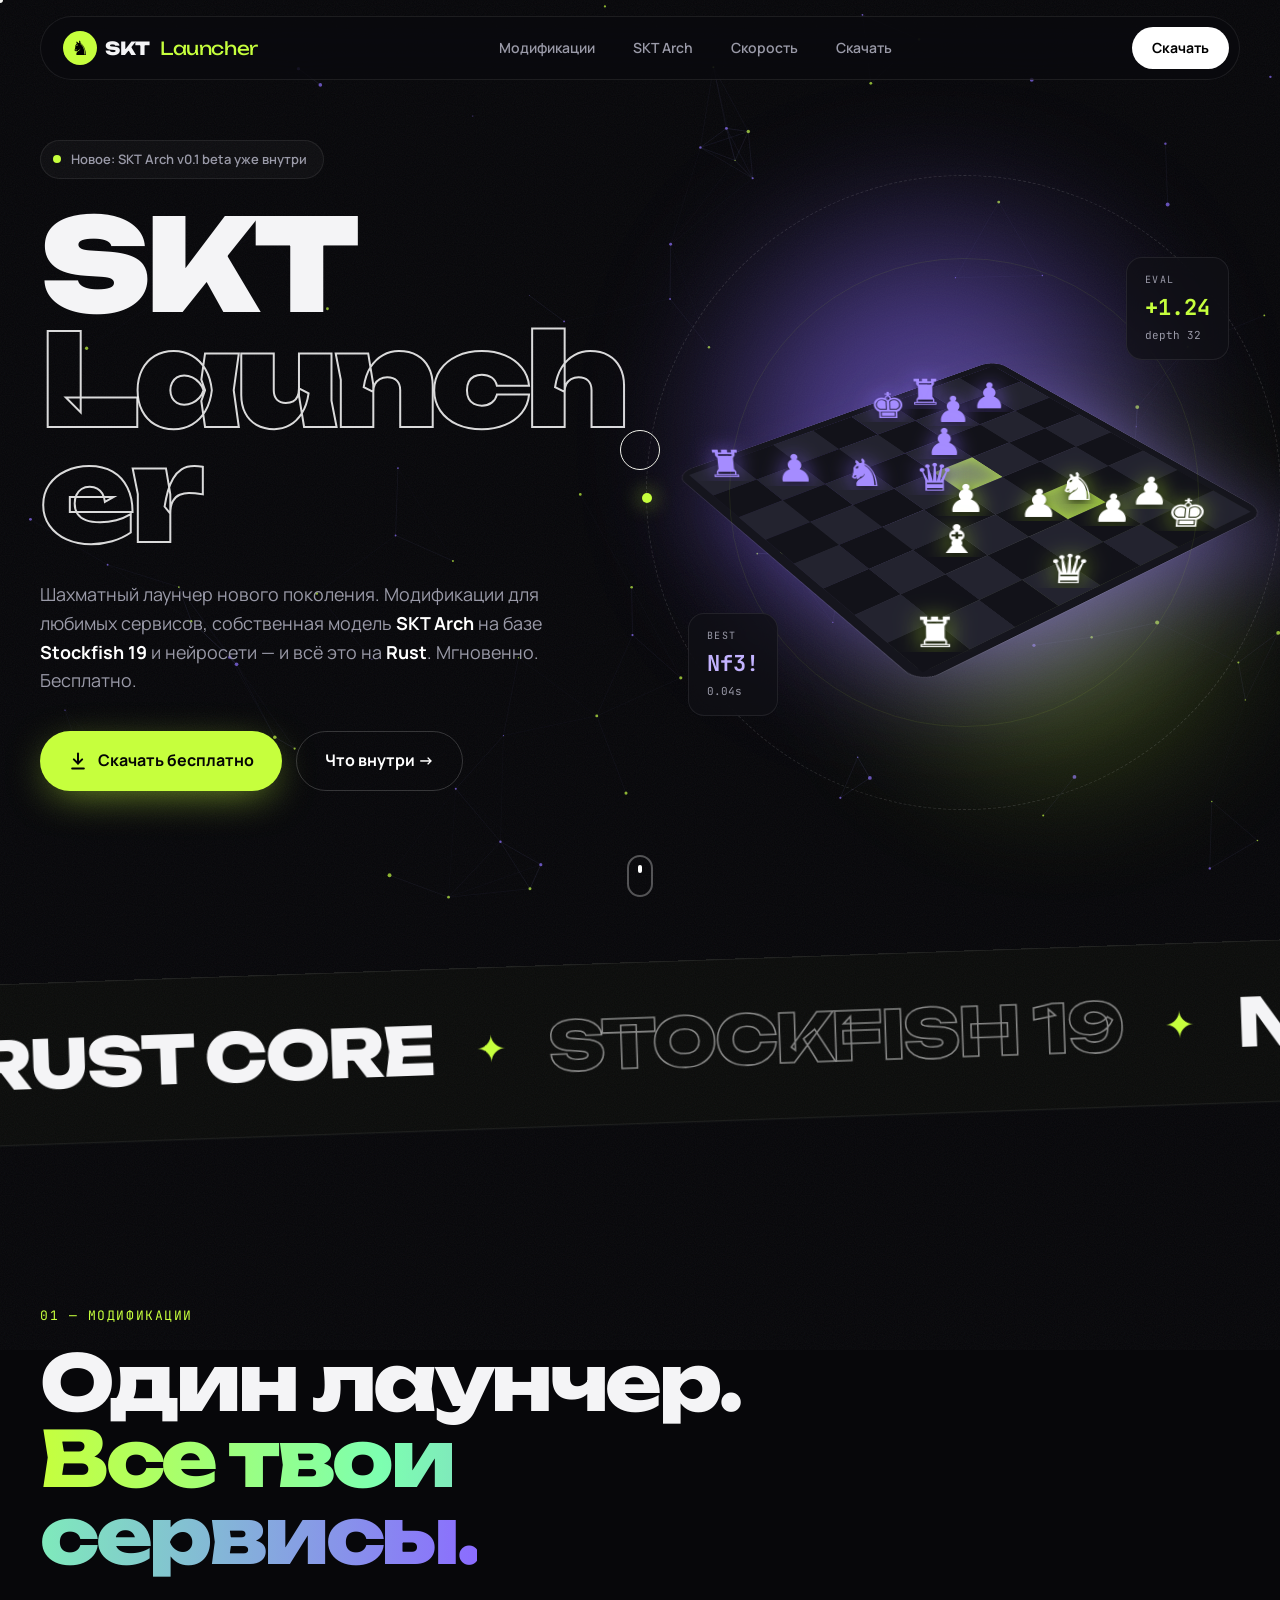
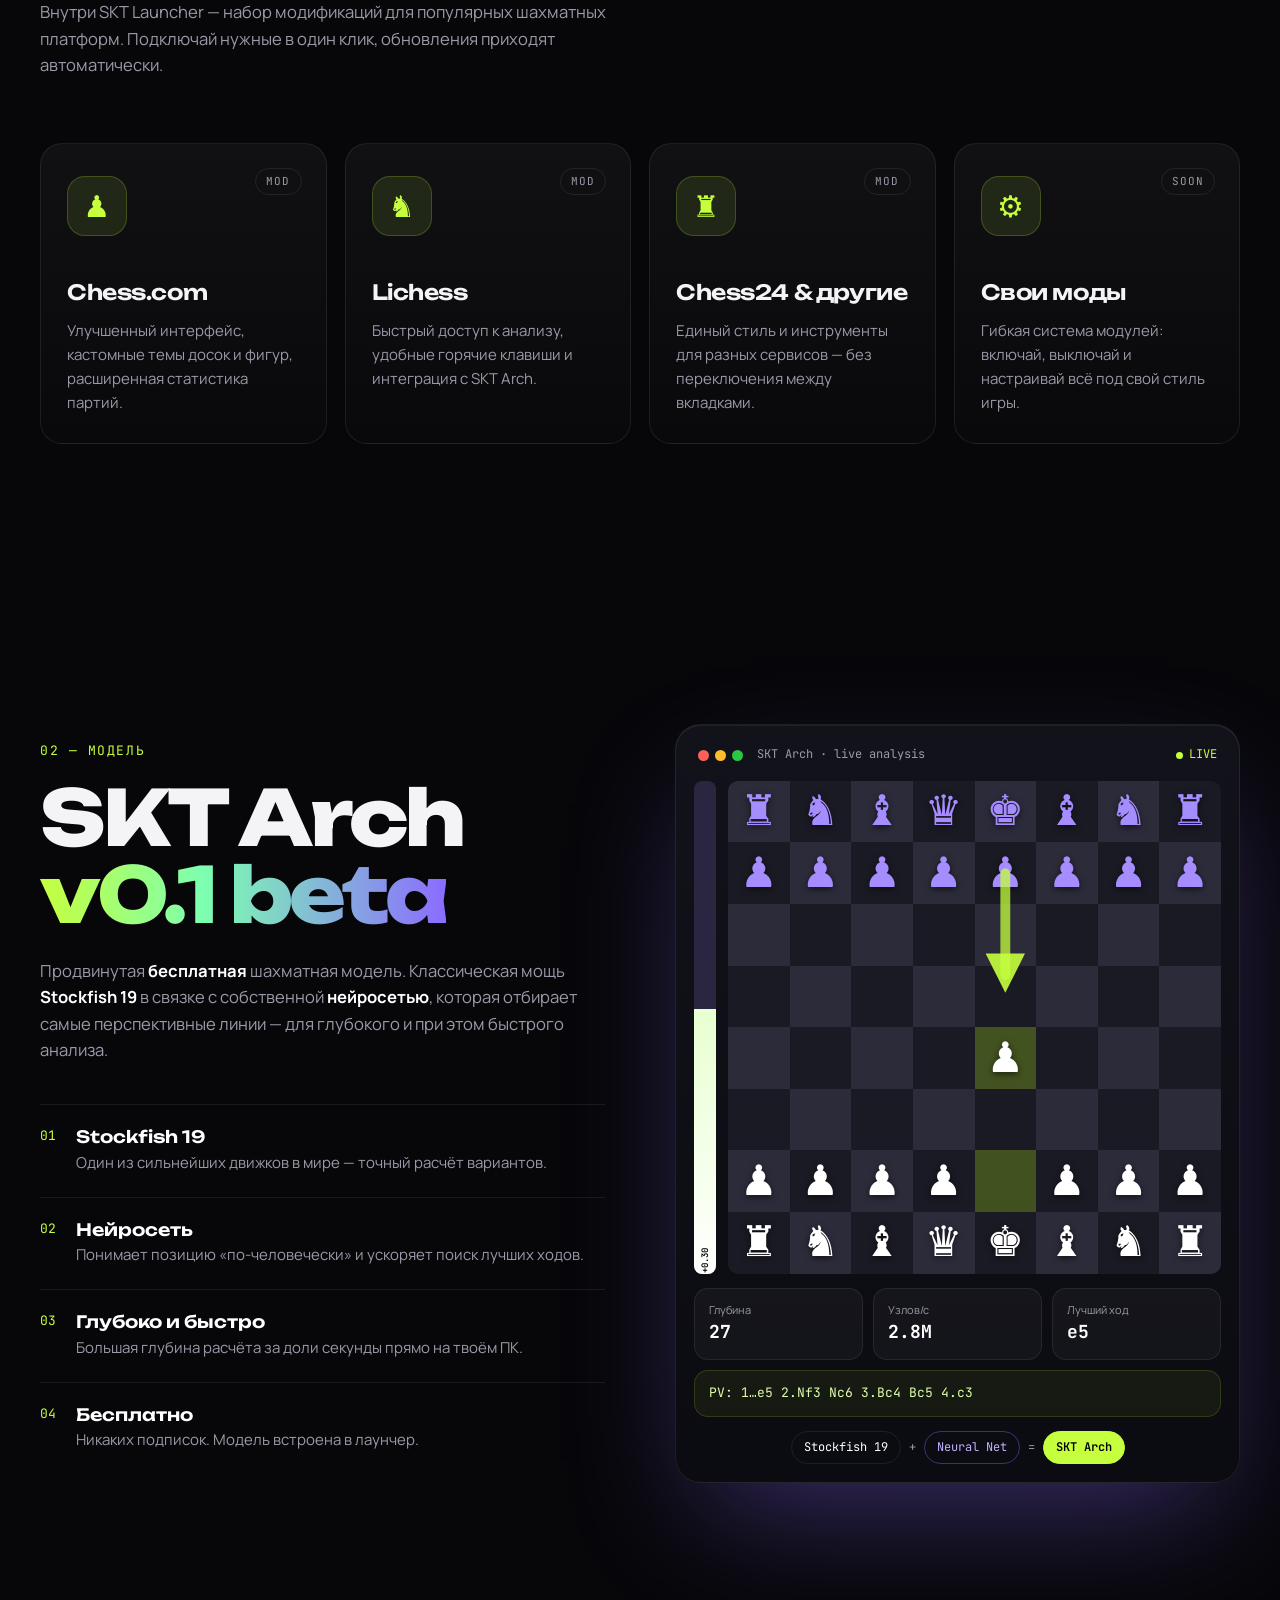
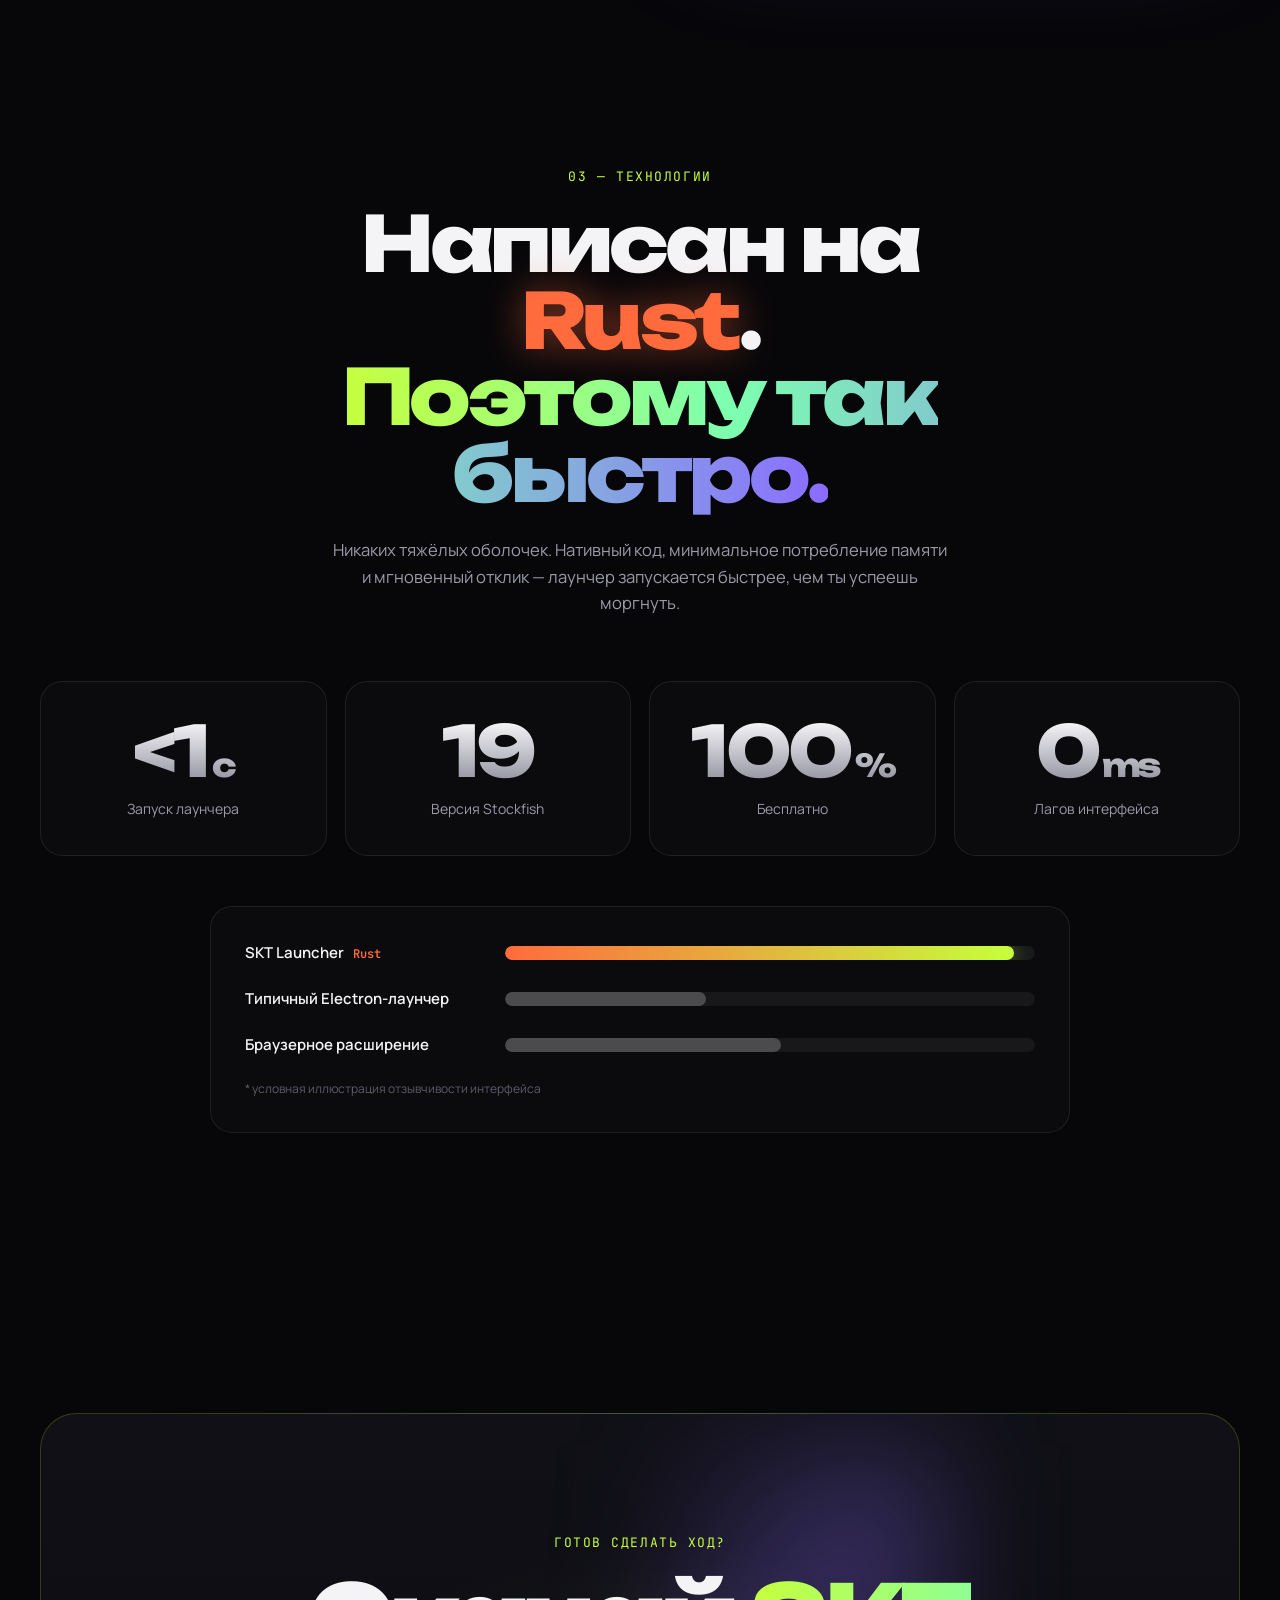
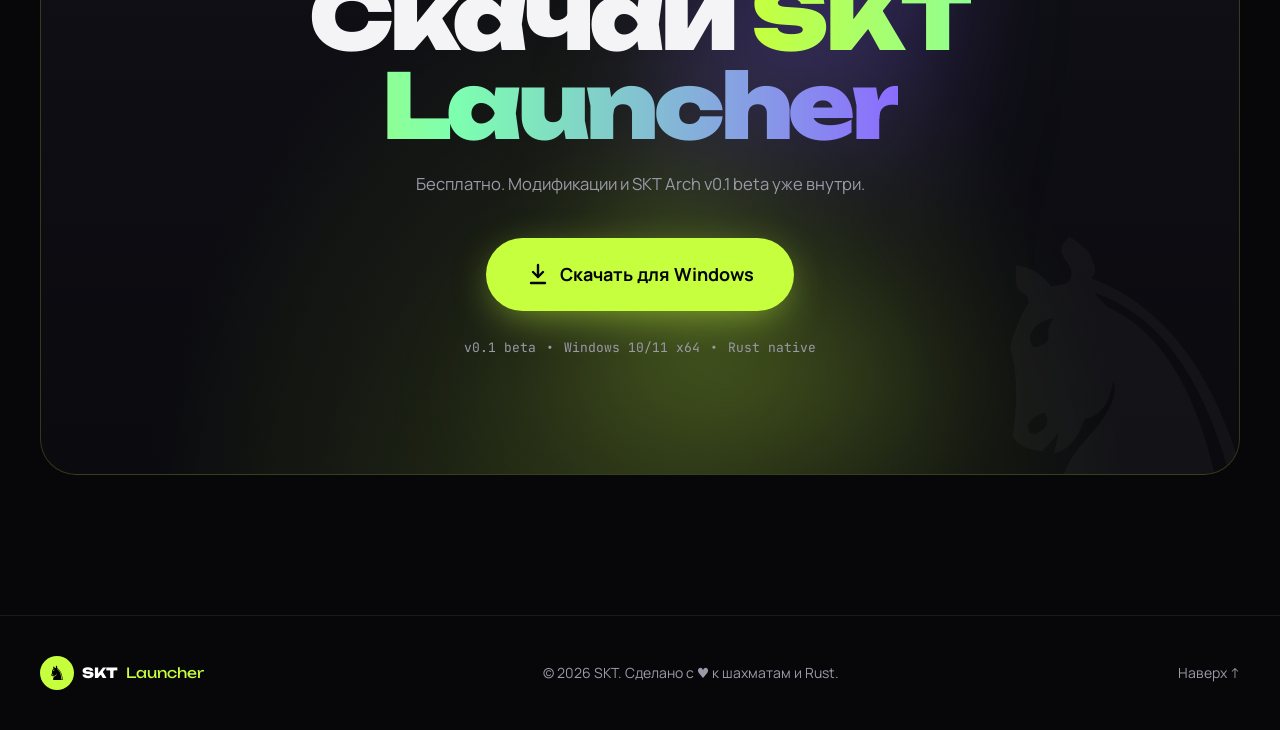
==== index.html @ 163c3115 "SKT Launcher landing page" ====
<!DOCTYPE html>
<html lang="ru">
<head>
  <meta charset="UTF-8" />
  <meta name="viewport" content="width=device-width, initial-scale=1.0, viewport-fit=cover" />
  <title>SKT Launcher — шахматный лаунчер нового поколения</title>
  <meta name="description" content="SKT Launcher — сверхбыстрый шахматный лаунчер на Rust. Модификации для популярных шахматных сервисов и бесплатная модель SKT Arch v0.1 beta на базе Stockfish 19 + нейросеть." />
  <meta name="theme-color" content="#07070a" />
  <meta property="og:title" content="SKT Launcher" />
  <meta property="og:description" content="Шахматный лаунчер на Rust. Stockfish 19 + нейросеть. Бесплатно." />
  <link rel="icon" href="data:image/svg+xml,<svg xmlns='http://www.w3.org/2000/svg' viewBox='0 0 100 100'><text y='.9em' font-size='90'>♞</text></svg>" />
  <link rel="preconnect" href="https://fonts.googleapis.com" />
  <link rel="preconnect" href="https://fonts.gstatic.com" crossorigin />
  <link href="https://fonts.googleapis.com/css2?family=Unbounded:wght@400;600;800;900&family=Manrope:wght@400;500;600;700&family=JetBrains+Mono:wght@400;600&display=swap" rel="stylesheet" />
  <link rel="stylesheet" href="style.css" />
</head>
<body>
  <!-- Preloader -->
  <div class="preloader" id="preloader">
    <div class="preloader__logo">
      <span>S</span><span>K</span><span>T</span>
    </div>
    <div class="preloader__bar"><i></i></div>
  </div>

  <!-- Custom cursor -->
  <div class="cursor" id="cursor"></div>
  <div class="cursor-dot" id="cursorDot"></div>

  <!-- Scroll progress -->
  <div class="progress" id="progress"></div>

  <canvas id="bg" aria-hidden="true"></canvas>
  <div class="noise" aria-hidden="true"></div>

  <!-- NAV -->
  <header class="nav" id="nav">
    <a href="#top" class="nav__logo">
      <span class="nav__knight">♞</span> SKT<b>Launcher</b>
    </a>
    <nav class="nav__links" id="navLinks">
      <a href="#mods">Модификации</a>
      <a href="#arch">SKT Arch</a>
      <a href="#rust">Скорость</a>
      <a href="#download">Скачать</a>
    </nav>
    <a href="#download" class="btn btn--small magnetic nav__cta">Скачать</a>
    <button class="burger" id="burger" aria-label="Меню"><span></span><span></span></button>
  </header>

  <main id="top">
    <!-- HERO -->
    <section class="hero">
      <div class="hero__content">
        <div class="badge reveal">
          <span class="badge__dot"></span> Новое: SKT Arch v0.1 beta уже внутри
        </div>
        <h1 class="hero__title">
          <span class="split">SKT</span>
          <span class="split split--outline">Launcher</span>
        </h1>
        <p class="hero__sub reveal">
          Шахматный лаунчер нового поколения. Модификации для любимых сервисов,
          собственная модель <b>SKT Arch</b> на базе <b>Stockfish&nbsp;19</b> и нейросети —
          и всё это на <b>Rust</b>. Мгновенно. Бесплатно.
        </p>
        <div class="hero__actions reveal">
          <a href="#" class="btn btn--primary magnetic js-download">
            <span class="btn__shine"></span>
            <svg viewBox="0 0 24 24" width="20" height="20" fill="none" stroke="currentColor" stroke-width="2.4" stroke-linecap="round" stroke-linejoin="round"><path d="M12 3v12"/><path d="m7 10 5 5 5-5"/><path d="M5 21h14"/></svg>
            Скачать бесплатно
          </a>
          <a href="#arch" class="btn btn--ghost magnetic">Что внутри →</a>
        </div>
        <div class="hero__meta reveal">
          <span>⚡ Rust core</span><span>♟ Stockfish 19</span><span>🧠 Neural Net</span>
        </div>
      </div>

      <div class="hero__visual" id="heroVisual">
        <div class="glow glow--1"></div>
        <div class="glow glow--2"></div>
        <div class="board3d" id="board3d"></div>
        <div class="orbit orbit--1"></div>
        <div class="orbit orbit--2"></div>
        <div class="float-card float-card--eval">
          <small>EVAL</small><b>+1.24</b><em>depth 32</em>
        </div>
        <div class="float-card float-card--move">
          <small>BEST</small><b>Nf3!</b><em>0.04s</em>
        </div>
      </div>

      <a href="#mods" class="scroll-hint" aria-label="Листать вниз"><span></span></a>
    </section>

    <!-- MARQUEE -->
    <div class="marquee" aria-hidden="true">
      <div class="marquee__track">
        <span>RUST CORE</span><i>✦</i><span>STOCKFISH 19</span><i>✦</i><span>NEURAL ANALYSIS</span><i>✦</i><span>SKT ARCH v0.1β</span><i>✦</i><span>MODS</span><i>✦</i><span>100% FREE</span><i>✦</i>
        <span>RUST CORE</span><i>✦</i><span>STOCKFISH 19</span><i>✦</i><span>NEURAL ANALYSIS</span><i>✦</i><span>SKT ARCH v0.1β</span><i>✦</i><span>MODS</span><i>✦</i><span>100% FREE</span><i>✦</i>
      </div>
    </div>

    <!-- MODS -->
    <section class="section" id="mods">
      <div class="section__head">
        <span class="eyebrow reveal">01 — Модификации</span>
        <h2 class="section__title reveal">Один лаунчер.<br /><span class="grad">Все твои сервисы.</span></h2>
        <p class="section__lead reveal">
          Внутри SKT Launcher — набор модификаций для популярных шахматных платформ.
          Подключай нужные в один клик, обновления приходят автоматически.
        </p>
      </div>

      <div class="cards">
        <article class="card tilt reveal">
          <div class="card__icon">♟</div>
          <h3>Chess.com</h3>
          <p>Улучшенный интерфейс, кастомные темы досок и фигур, расширенная статистика партий.</p>
          <span class="card__tag">mod</span>
        </article>
        <article class="card tilt reveal">
          <div class="card__icon">♞</div>
          <h3>Lichess</h3>
          <p>Быстрый доступ к анализу, удобные горячие клавиши и интеграция с SKT Arch.</p>
          <span class="card__tag">mod</span>
        </article>
        <article class="card tilt reveal">
          <div class="card__icon">♜</div>
          <h3>Chess24 &amp; другие</h3>
          <p>Единый стиль и инструменты для разных сервисов — без переключения между вкладками.</p>
          <span class="card__tag">mod</span>
        </article>
        <article class="card tilt reveal">
          <div class="card__icon">⚙</div>
          <h3>Свои моды</h3>
          <p>Гибкая система модулей: включай, выключай и настраивай всё под свой стиль игры.</p>
          <span class="card__tag">soon</span>
        </article>
      </div>
    </section>

    <!-- ARCH -->
    <section class="section arch" id="arch">
      <div class="arch__grid">
        <div class="arch__text">
          <span class="eyebrow reveal">02 — Модель</span>
          <h2 class="section__title reveal">SKT Arch<br /><span class="grad">v0.1 beta</span></h2>
          <p class="section__lead reveal">
            Продвинутая <b>бесплатная</b> шахматная модель. Классическая мощь
            <b>Stockfish&nbsp;19</b> в связке с собственной <b>нейросетью</b>,
            которая отбирает самые перспективные линии — для глубокого и при этом
            быстрого анализа.
          </p>
          <ul class="features">
            <li class="reveal"><span>01</span><div><b>Stockfish 19</b><p>Один из сильнейших движков в мире — точный расчёт вариантов.</p></div></li>
            <li class="reveal"><span>02</span><div><b>Нейросеть</b><p>Понимает позицию «по-человечески» и ускоряет поиск лучших ходов.</p></div></li>
            <li class="reveal"><span>03</span><div><b>Глубоко и быстро</b><p>Большая глубина расчёта за доли секунды прямо на твоём ПК.</p></div></li>
            <li class="reveal"><span>04</span><div><b>Бесплатно</b><p>Никаких подписок. Модель встроена в лаунчер.</p></div></li>
          </ul>
        </div>

        <div class="analysis reveal">
          <div class="analysis__top">
            <div class="dots"><i></i><i></i><i></i></div>
            <span>SKT Arch · live analysis</span>
            <span class="live"><i></i>LIVE</span>
          </div>
          <div class="analysis__body">
            <div class="evalbar"><div class="evalbar__fill" id="evalFill"></div><span id="evalText">0.0</span></div>
            <div class="miniboard" id="miniboard"></div>
          </div>
          <div class="analysis__info">
            <div class="stat"><small>Глубина</small><b id="depth">0</b></div>
            <div class="stat"><small>Узлов/с</small><b id="nps">0</b></div>
            <div class="stat"><small>Лучший ход</small><b id="best">—</b></div>
          </div>
          <div class="analysis__line mono" id="pv">Инициализация SKT Arch…</div>
          <div class="analysis__engines">
            <span class="chip chip--sf">Stockfish 19</span>
            <span class="plus">+</span>
            <span class="chip chip--nn">Neural Net</span>
            <span class="plus">=</span>
            <span class="chip chip--arch">SKT Arch</span>
          </div>
        </div>
      </div>
    </section>

    <!-- RUST -->
    <section class="section rust" id="rust">
      <div class="section__head center">
        <span class="eyebrow reveal">03 — Технологии</span>
        <h2 class="section__title reveal">Написан на <span class="rust-word">Rust</span>.<br /><span class="grad">Поэтому так быстро.</span></h2>
        <p class="section__lead reveal">
          Никаких тяжёлых оболочек. Нативный код, минимальное потребление памяти
          и мгновенный отклик — лаунчер запускается быстрее, чем ты успеешь моргнуть.
        </p>
      </div>

      <div class="stats">
        <div class="stat-big reveal"><b><span class="count" data-to="1" data-prefix="&lt;">0</span><small>с</small></b><p>Запуск лаунчера</p></div>
        <div class="stat-big reveal"><b><span class="count" data-to="19">0</span></b><p>Версия Stockfish</p></div>
        <div class="stat-big reveal"><b><span class="count" data-to="100">0</span><small>%</small></b><p>Бесплатно</p></div>
        <div class="stat-big reveal"><b><span class="count" data-to="0">0</span><small>ms</small></b><p>Лагов интерфейса</p></div>
      </div>

      <div class="speed reveal">
        <div class="speed__row"><span>SKT Launcher <em>Rust</em></span><div class="speed__bar"><i style="--w:96%"></i></div></div>
        <div class="speed__row"><span>Типичный Electron‑лаунчер</span><div class="speed__bar speed__bar--dim"><i style="--w:38%"></i></div></div>
        <div class="speed__row"><span>Браузерное расширение</span><div class="speed__bar speed__bar--dim"><i style="--w:52%"></i></div></div>
        <small class="speed__note">* условная иллюстрация отзывчивости интерфейса</small>
      </div>
    </section>

    <!-- DOWNLOAD -->
    <section class="section download" id="download">
      <div class="download__box reveal">
        <div class="download__glow"></div>
        <div class="download__knight">♞</div>
        <span class="eyebrow">Готов сделать ход?</span>
        <h2 class="download__title">Скачай <span class="grad">SKT Launcher</span></h2>
        <p class="section__lead">Бесплатно. Модификации и SKT Arch v0.1 beta уже внутри.</p>
        <a href="#" class="btn btn--primary btn--xl magnetic js-download">
          <span class="btn__shine"></span>
          <svg viewBox="0 0 24 24" width="24" height="24" fill="none" stroke="currentColor" stroke-width="2.4" stroke-linecap="round" stroke-linejoin="round"><path d="M12 3v12"/><path d="m7 10 5 5 5-5"/><path d="M5 21h14"/></svg>
          Скачать для Windows
        </a>
        <div class="download__meta mono">
          <span>v0.1 beta</span><span>•</span><span>Windows 10/11 x64</span><span>•</span><span>Rust native</span>
        </div>
      </div>
    </section>
  </main>

  <footer class="footer">
    <div class="footer__logo"><span class="nav__knight">♞</span> SKT<b>Launcher</b></div>
    <p>© <span id="year"></span> SKT. Сделано с ♥ к шахматам и Rust.</p>
    <a href="#top" class="footer__top">Наверх ↑</a>
  </footer>

  <script src="script.js"></script>
</body>
</html>
---- style.css ----
:root {
  --bg: #07070a;
  --bg-2: #0e0e14;
  --line: rgba(255, 255, 255, 0.08);
  --text: #f4f4f6;
  --muted: #9a9aa8;
  --accent: #c6ff3d;
  --accent-2: #8b6cff;
  --accent-3: #ff6b3d;
  --radius: 22px;
  --font-display: "Unbounded", system-ui, sans-serif;
  --font-body: "Manrope", system-ui, sans-serif;
  --font-mono: "JetBrains Mono", ui-monospace, monospace;
  --ease: cubic-bezier(0.2, 0.8, 0.2, 1);
}

*, *::before, *::after { box-sizing: border-box; margin: 0; padding: 0; }
html { scroll-behavior: smooth; -webkit-text-size-adjust: 100%; }
body {
  background: var(--bg);
  color: var(--text);
  font-family: var(--font-body);
  line-height: 1.6;
  overflow-x: hidden;
  -webkit-font-smoothing: antialiased;
}
body.loading { overflow: hidden; }
a { color: inherit; text-decoration: none; }
b { font-weight: 700; color: #fff; }
.mono { font-family: var(--font-mono); }
::selection { background: var(--accent); color: #000; }

/* ---------- Preloader ---------- */
.preloader {
  position: fixed; inset: 0; z-index: 1000;
  background: var(--bg);
  display: grid; place-content: center; gap: 28px;
  transition: opacity .8s var(--ease), visibility .8s;
}
.preloader.done { opacity: 0; visibility: hidden; }
.preloader__logo { font-family: var(--font-display); font-weight: 900; font-size: clamp(56px, 14vw, 120px); display: flex; gap: 6px; letter-spacing: -0.04em; }
.preloader__logo span { display: inline-block; opacity: 0; transform: translateY(60%) rotate(8deg); animation: preIn .9s var(--ease) forwards; }
.preloader__logo span:nth-child(2) { animation-delay: .1s; color: var(--accent); }
.preloader__logo span:nth-child(3) { animation-delay: .2s; }
@keyframes preIn { to { opacity: 1; transform: none; } }
.preloader__bar { width: 200px; height: 2px; background: var(--line); margin: 0 auto; overflow: hidden; border-radius: 2px; }
.preloader__bar i { display: block; height: 100%; width: 0; background: var(--accent); animation: bar 1.2s var(--ease) forwards .2s; }
@keyframes bar { to { width: 100%; } }

/* ---------- Cursor ---------- */
.cursor, .cursor-dot { position: fixed; top: 0; left: 0; pointer-events: none; z-index: 999; border-radius: 50%; mix-blend-mode: difference; }
.cursor { width: 40px; height: 40px; border: 1.5px solid #fff; transform: translate(-50%, -50%); transition: width .3s var(--ease), height .3s var(--ease), background .3s; }
.cursor.hover { width: 72px; height: 72px; background: #fff; }
.cursor-dot { width: 6px; height: 6px; background: #fff; transform: translate(-50%, -50%); }
@media (hover: none), (max-width: 900px) { .cursor, .cursor-dot { display: none; } }

/* ---------- Progress, bg, noise ---------- */
.progress { position: fixed; top: 0; left: 0; height: 2px; width: 100%; transform-origin: 0 50%; transform: scaleX(0); background: linear-gradient(90deg, var(--accent), var(--accent-2)); z-index: 200; }
#bg { position: fixed; inset: 0; width: 100%; height: 100%; z-index: -2; }
.noise {
  position: fixed; inset: -50%; z-index: -1; pointer-events: none; opacity: .05;
  background-image: url("data:image/svg+xml,%3Csvg xmlns='http://www.w3.org/2000/svg' width='160' height='160'%3E%3Cfilter id='n'%3E%3CfeTurbulence type='fractalNoise' baseFrequency='.9' numOctaves='3' stitchTiles='stitch'/%3E%3C/filter%3E%3Crect width='100%25' height='100%25' filter='url(%23n)'/%3E%3C/svg%3E");
  animation: noise 1s steps(4) infinite;
}
@keyframes noise { 0%{transform:translate(0,0)} 25%{transform:translate(-5%,3%)} 50%{transform:translate(4%,-4%)} 75%{transform:translate(-3%,-2%)} }

/* ---------- Nav ---------- */
.nav {
  position: fixed; top: 16px; left: 50%; transform: translateX(-50%);
  width: min(1200px, calc(100% - 32px));
  display: flex; align-items: center; justify-content: space-between; gap: 20px;
  padding: 10px 10px 10px 22px;
  border: 1px solid var(--line); border-radius: 999px;
  background: rgba(10, 10, 14, .55);
  backdrop-filter: blur(18px) saturate(160%); -webkit-backdrop-filter: blur(18px) saturate(160%);
  z-index: 100;
  transition: transform .5s var(--ease), background .3s;
}
.nav.hidden { transform: translate(-50%, -140%); }
.nav__logo { font-family: var(--font-display); font-weight: 800; font-size: 18px; display: flex; align-items: center; gap: 8px; letter-spacing: -0.02em; }
.nav__logo b { color: var(--accent); font-weight: 400; margin-left: 2px; }
.nav__knight { display: inline-grid; place-items: center; width: 34px; height: 34px; border-radius: 50%; background: var(--accent); color: #000; font-size: 20px; }
.nav__links { display: flex; gap: 6px; }
.nav__links a { padding: 8px 16px; border-radius: 999px; font-size: 14px; font-weight: 600; color: var(--muted); transition: color .25s, background .25s; }
.nav__links a:hover { color: #fff; background: rgba(255,255,255,.06); }
.burger { display: none; width: 44px; height: 44px; border-radius: 50%; border: 1px solid var(--line); background: transparent; cursor: pointer; position: relative; }
.burger span { position: absolute; left: 13px; right: 13px; height: 2px; background: #fff; transition: transform .35s var(--ease), top .35s var(--ease); }
.burger span:first-child { top: 17px; } .burger span:last-child { top: 25px; }
.burger.open span:first-child { top: 21px; transform: rotate(45deg); }
.burger.open span:last-child { top: 21px; transform: rotate(-45deg); }

/* ---------- Buttons ---------- */
.btn {
  position: relative; overflow: hidden;
  display: inline-flex; align-items: center; justify-content: center; gap: 10px;
  padding: 16px 28px; border-radius: 999px;
  font-family: var(--font-body); font-weight: 700; font-size: 16px;
  transition: transform .3s var(--ease), box-shadow .3s, background .3s, color .3s;
  will-change: transform; cursor: pointer; white-space: nowrap;
}
.btn--small { padding: 10px 20px; font-size: 14px; background: #fff; color: #000; }
.btn--small:hover { background: var(--accent); }
.btn--primary { background: var(--accent); color: #050505; box-shadow: 0 0 0 0 rgba(198,255,61,.5), 0 10px 40px -10px rgba(198,255,61,.6); }
.btn--primary:hover { box-shadow: 0 0 0 8px rgba(198,255,61,.12), 0 20px 60px -10px rgba(198,255,61,.8); }
.btn--ghost { border: 1px solid rgba(255,255,255,.18); color: #fff; }
.btn--ghost:hover { background: rgba(255,255,255,.07); }
.btn--xl { padding: 22px 40px; font-size: 18px; }
.btn__shine { position: absolute; inset: 0; background: linear-gradient(110deg, transparent 30%, rgba(255,255,255,.65) 50%, transparent 70%); transform: translateX(-120%); animation: shine 3.2s ease-in-out infinite; pointer-events: none; }
@keyframes shine { 0%, 60% { transform: translateX(-120%); } 100% { transform: translateX(120%); } }

/* ---------- Hero ---------- */
.hero {
  position: relative; min-height: 100vh; min-height: 100svh;
  display: grid; grid-template-columns: 1.1fr 1fr; align-items: center; gap: 40px;
  padding: 140px max(24px, calc((100vw - 1200px) / 2)) 80px;
}
.badge {
  display: inline-flex; align-items: center; gap: 10px;
  padding: 8px 16px 8px 12px; border-radius: 999px;
  border: 1px solid var(--line); background: rgba(255,255,255,.03);
  font-size: 13px; font-weight: 600; color: var(--muted);
}
.badge__dot { width: 8px; height: 8px; border-radius: 50%; background: var(--accent); box-shadow: 0 0 0 0 var(--accent); animation: pulse 2s infinite; }
@keyframes pulse { 0% { box-shadow: 0 0 0 0 rgba(198,255,61,.7); } 100% { box-shadow: 0 0 0 12px rgba(198,255,61,0); } }
.hero__title {
  font-family: var(--font-display); font-weight: 900;
  font-size: clamp(56px, 10vw, 150px);
  line-height: .9; letter-spacing: -0.05em; margin: 28px 0 28px;
  display: flex; flex-direction: column;
}
.split { display: block; }
.split .char { display: inline-block; opacity: 0; transform: translateY(100%) rotate(10deg); filter: blur(8px); transition: opacity .9s var(--ease), transform .9s var(--ease), filter .9s var(--ease); }
.split.in .char { opacity: 1; transform: none; filter: none; }
.split--outline .char { color: transparent; -webkit-text-stroke: 2px rgba(255,255,255,.85); transition: opacity .9s var(--ease), transform .9s var(--ease), filter .9s var(--ease), color .35s, -webkit-text-stroke-color .35s; }
.split--outline .char:hover { color: var(--accent); -webkit-text-stroke-color: var(--accent); text-shadow: 0 0 40px rgba(198,255,61,.6); }
.split:not(.split--outline) .char:hover { color: var(--accent); }
.hero__sub { font-size: clamp(16px, 1.4vw, 19px); color: var(--muted); max-width: 560px; }
.hero__actions { display: flex; flex-wrap: wrap; gap: 14px; margin-top: 36px; }
.hero__meta { display: flex; flex-wrap: wrap; gap: 22px; margin-top: 34px; font-family: var(--font-mono); font-size: 13px; color: var(--muted); }

.hero__visual { position: relative; height: min(620px, 70vh); perspective: 1400px; display: grid; place-items: center; }
.glow { position: absolute; border-radius: 50%; filter: blur(80px); opacity: .55; pointer-events: none; }
.glow--1 { width: 380px; height: 380px; background: var(--accent-2); top: 10%; left: 10%; animation: blob 12s ease-in-out infinite; }
.glow--2 { width: 300px; height: 300px; background: var(--accent); bottom: 8%; right: 6%; opacity: .3; animation: blob 14s ease-in-out infinite reverse; }
@keyframes blob { 50% { transform: translate(40px, -30px) scale(1.15); } }

.board3d {
  --rx: 58deg; --rz: -38deg;
  position: relative; width: min(400px, 78vw); aspect-ratio: 1;
  display: grid; grid-template-columns: repeat(8, 1fr);
  transform-style: preserve-3d;
  transform: rotateX(var(--rx)) rotateZ(var(--rz));
  transition: transform .6s var(--ease);
  border-radius: 10px;
  box-shadow: 0 0 0 10px #15151d, 0 0 0 11px rgba(255,255,255,.08), 0 60px 120px -20px rgba(139,108,255,.55);
  animation: floaty 7s ease-in-out infinite;
}
@keyframes floaty { 50% { translate: 0 -18px; } }
.board3d .sq { position: relative; transform-style: preserve-3d; }
.board3d .sq.l { background: #23232f; }
.board3d .sq.d { background: #121219; }
.board3d .sq.hl { background: rgba(198,255,61,.35); box-shadow: inset 0 0 20px rgba(198,255,61,.6); }
.board3d .pc {
  position: absolute; left: 50%; bottom: 30%;
  font-size: min(44px, 9vw); line-height: 1;
  transform-origin: 50% 100%;
  transform: translateX(-50%) rotateZ(calc(var(--rz) * -1)) rotateX(-90deg);
  text-shadow: 0 4px 10px rgba(0,0,0,.6);
  animation: pieceIn 1s var(--ease) backwards;
}
.board3d .pc.w { color: #fff; filter: drop-shadow(0 0 10px rgba(198,255,61,.55)); }
.board3d .pc.b { color: #a58cff; filter: drop-shadow(0 0 10px rgba(139,108,255,.7)); }
@keyframes pieceIn { from { opacity: 0; translate: 0 0 120px; } }

.orbit { position: absolute; border: 1px dashed rgba(255,255,255,.12); border-radius: 50%; pointer-events: none; }
.orbit--1 { width: 115%; aspect-ratio: 1; max-width: 640px; animation: spin 40s linear infinite; }
.orbit--2 { width: 85%; aspect-ratio: 1; max-width: 480px; border-style: solid; border-color: rgba(198,255,61,.08); animation: spin 28s linear infinite reverse; }
.orbit--1::after { content: ""; position: absolute; top: 50%; left: -5px; width: 10px; height: 10px; border-radius: 50%; background: var(--accent); box-shadow: 0 0 20px var(--accent); }
@keyframes spin { to { transform: rotate(360deg); } }

.float-card {
  position: absolute; display: grid; gap: 2px;
  padding: 14px 18px; border-radius: 16px;
  background: rgba(16,16,22,.7); border: 1px solid var(--line);
  backdrop-filter: blur(12px); -webkit-backdrop-filter: blur(12px);
  font-family: var(--font-mono);
  animation: floaty 6s ease-in-out infinite;
}
.float-card small { font-size: 10px; letter-spacing: .15em; color: var(--muted); }
.float-card b { font-size: 22px; color: var(--accent); }
.float-card em { font-style: normal; font-size: 11px; color: var(--muted); }
.float-card--eval { top: 12%; right: 2%; }
.float-card--move { bottom: 14%; left: 0; animation-delay: -3s; }
.float-card--move b { color: #c3b3ff; }

.scroll-hint { position: absolute; left: 50%; bottom: 28px; transform: translateX(-50%); width: 26px; height: 42px; border: 2px solid rgba(255,255,255,.3); border-radius: 20px; }
.scroll-hint span { position: absolute; left: 50%; top: 8px; width: 4px; height: 8px; margin-left: -2px; border-radius: 2px; background: #fff; animation: scrolldot 1.8s infinite; }
@keyframes scrolldot { 0% { opacity: 0; transform: translateY(0); } 30% { opacity: 1; } 100% { opacity: 0; transform: translateY(14px); } }

/* ---------- Marquee ---------- */
.marquee { overflow: hidden; border-block: 1px solid var(--line); padding: 26px 0; background: rgba(198,255,61,.02); transform: rotate(-2deg) scale(1.04); margin: 40px 0; }
.marquee__track { display: flex; align-items: center; gap: 40px; width: max-content; animation: marquee 30s linear infinite; }
.marquee span { font-family: var(--font-display); font-weight: 800; font-size: clamp(28px, 5vw, 64px); letter-spacing: -0.03em; white-space: nowrap; }
.marquee span:nth-of-type(even) { color: transparent; -webkit-text-stroke: 1.5px rgba(255,255,255,.5); }
.marquee i { font-style: normal; color: var(--accent); font-size: clamp(20px, 3vw, 36px); }
@keyframes marquee { to { transform: translateX(-50%); } }

/* ---------- Sections ---------- */
.section { position: relative; padding: 140px max(24px, calc((100vw - 1200px) / 2)); }
.section__head { max-width: 760px; margin-bottom: 64px; }
.section__head.center { margin-inline: auto; text-align: center; }
.eyebrow { display: inline-block; font-family: var(--font-mono); font-size: 13px; letter-spacing: .12em; text-transform: uppercase; color: var(--accent); margin-bottom: 18px; }
.section__title { font-family: var(--font-display); font-weight: 800; font-size: clamp(36px, 6vw, 80px); line-height: 1; letter-spacing: -0.045em; margin-bottom: 24px; }
.section__lead { font-size: clamp(16px, 1.3vw, 19px); color: var(--muted); max-width: 620px; }
.section__head.center .section__lead { margin-inline: auto; }
.grad { background: linear-gradient(90deg, var(--accent) 0%, #7dffb0 40%, var(--accent-2) 100%); -webkit-background-clip: text; background-clip: text; color: transparent; }

/* ---------- Reveal ---------- */
.reveal { opacity: 0; transform: translateY(40px); transition: opacity 1s var(--ease), transform 1s var(--ease); transition-delay: var(--d, 0s); }
.reveal.in { opacity: 1; transform: none; }

/* ---------- Cards ---------- */
.cards { display: grid; grid-template-columns: repeat(4, 1fr); gap: 18px; }
.card {
  position: relative; padding: 32px 26px 28px; min-height: 290px;
  border-radius: var(--radius); border: 1px solid var(--line);
  background: linear-gradient(180deg, rgba(255,255,255,.045), rgba(255,255,255,.01));
  overflow: hidden; transform-style: preserve-3d;
  transition: border-color .4s, transform .2s ease-out, opacity 1s var(--ease);
}
.card::before {
  content: ""; position: absolute; inset: 0; border-radius: inherit; pointer-events: none;
  background: radial-gradient(400px circle at var(--mx, 50%) var(--my, 0%), rgba(198,255,61,.14), transparent 40%);
  opacity: 0; transition: opacity .4s;
}
.card:hover { border-color: rgba(198,255,61,.35); }
.card:hover::before { opacity: 1; }
.card__icon { width: 60px; height: 60px; border-radius: 18px; display: grid; place-items: center; font-size: 30px; background: rgba(198,255,61,.1); color: var(--accent); margin-bottom: 40px; border: 1px solid rgba(198,255,61,.2); transform: translateZ(40px); }
.card h3 { font-family: var(--font-display); font-size: 21px; font-weight: 600; letter-spacing: -0.02em; margin-bottom: 10px; transform: translateZ(30px); }
.card p { color: var(--muted); font-size: 15px; transform: translateZ(20px); }
.card__tag { position: absolute; top: 24px; right: 24px; font-family: var(--font-mono); font-size: 11px; text-transform: uppercase; letter-spacing: .1em; color: var(--muted); padding: 4px 10px; border: 1px solid var(--line); border-radius: 999px; }

/* ---------- Arch ---------- */
.arch__grid { display: grid; grid-template-columns: 1fr 1fr; gap: 70px; align-items: center; }
.features { list-style: none; margin-top: 40px; display: grid; gap: 4px; }
.features li { display: flex; gap: 20px; padding: 18px 0; border-top: 1px solid var(--line); }
.features li span { font-family: var(--font-mono); color: var(--accent); font-size: 13px; padding-top: 3px; }
.features li b { font-family: var(--font-display); font-weight: 600; font-size: 17px; }
.features li p { color: var(--muted); font-size: 15px; }

.analysis {
  border-radius: 26px; border: 1px solid var(--line);
  background: linear-gradient(180deg, rgba(20,20,28,.9), rgba(12,12,18,.9));
  box-shadow: 0 50px 120px -30px rgba(139,108,255,.4), inset 0 1px 0 rgba(255,255,255,.06);
  padding: 18px; position: relative;
}
.analysis__top { display: flex; align-items: center; gap: 14px; font-family: var(--font-mono); font-size: 12px; color: var(--muted); padding: 2px 4px 16px; }
.dots { display: flex; gap: 6px; }
.dots i { width: 11px; height: 11px; border-radius: 50%; background: #ff5f57; }
.dots i:nth-child(2) { background: #febc2e; } .dots i:nth-child(3) { background: #28c840; }
.live { margin-left: auto; display: flex; align-items: center; gap: 6px; color: var(--accent); }
.live i { width: 7px; height: 7px; border-radius: 50%; background: var(--accent); animation: pulse 1.6s infinite; }
.analysis__body { display: flex; gap: 12px; }
.evalbar { position: relative; width: 22px; border-radius: 8px; overflow: hidden; background: #2a2540; flex-shrink: 0; }
.evalbar__fill { position: absolute; left: 0; right: 0; bottom: 0; height: 50%; background: linear-gradient(0deg, #fff, #e8ffd0); transition: height 1s var(--ease); }
.evalbar span { position: absolute; left: 50%; bottom: 6px; transform: translateX(-50%) rotate(-90deg); transform-origin: center; font-family: var(--font-mono); font-size: 9px; font-weight: 600; color: #000; white-space: nowrap; }

.miniboard { position: relative; flex: 1; aspect-ratio: 1; border-radius: 10px; overflow: hidden; display: grid; grid-template-columns: repeat(8, 1fr); grid-template-rows: repeat(8, 1fr); }
.miniboard .sq.l { background: #2b2b3a; } .miniboard .sq.d { background: #1a1a24; }
.miniboard .sq.from, .miniboard .sq.to { background: rgba(198,255,61,.28) !important; }
.miniboard .p {
  position: absolute; width: 12.5%; height: 12.5%; display: grid; place-items: center;
  font-size: clamp(22px, 4.2vw, 42px); line-height: 1; user-select: none;
  transition: transform .6s var(--ease), opacity .4s;
  font-family: "Segoe UI Symbol", "Noto Sans Symbols 2", "DejaVu Sans", sans-serif;
}
.miniboard .p.w { color: #fff; text-shadow: 0 2px 6px rgba(0,0,0,.6); }
.miniboard .p.b { color: #a58cff; text-shadow: 0 2px 6px rgba(0,0,0,.6); }
.miniboard .p.gone { opacity: 0; transform: scale(.3) !important; }
.miniboard svg.arrow { position: absolute; inset: 0; width: 100%; height: 100%; pointer-events: none; }

.analysis__info { display: grid; grid-template-columns: repeat(3, 1fr); gap: 10px; margin-top: 14px; }
.stat { padding: 12px 14px; border-radius: 14px; background: rgba(255,255,255,.035); border: 1px solid var(--line); }
.stat small { display: block; font-size: 11px; color: var(--muted); }
.stat b { font-family: var(--font-mono); font-size: 18px; color: #fff; }
.analysis__line { margin-top: 10px; padding: 12px 14px; border-radius: 14px; background: rgba(198,255,61,.06); border: 1px solid rgba(198,255,61,.15); font-size: 13px; color: #dfffaa; min-height: 46px; overflow: hidden; white-space: nowrap; text-overflow: ellipsis; }
.analysis__engines { display: flex; align-items: center; justify-content: center; flex-wrap: wrap; gap: 8px; margin-top: 14px; font-family: var(--font-mono); font-size: 12px; }
.chip { padding: 6px 12px; border-radius: 999px; border: 1px solid var(--line); }
.chip--sf { color: #fff; } .chip--nn { color: #c3b3ff; border-color: rgba(139,108,255,.4); }
.chip--arch { color: #000; background: var(--accent); border-color: var(--accent); font-weight: 600; }
.plus { color: var(--muted); }

/* ---------- Rust ---------- */
.rust-word { color: var(--accent-3); display: inline-block; text-shadow: 0 0 40px rgba(255,107,61,.5); }
.stats { display: grid; grid-template-columns: repeat(4, 1fr); gap: 18px; margin-bottom: 50px; }
.stat-big { padding: 34px 26px; border-radius: var(--radius); border: 1px solid var(--line); background: rgba(255,255,255,.02); text-align: center; }
.stat-big b { display: block; font-family: var(--font-display); font-weight: 800; font-size: clamp(44px, 5.5vw, 76px); line-height: 1; letter-spacing: -0.05em; background: linear-gradient(180deg, #fff, #8d8d9c); -webkit-background-clip: text; background-clip: text; color: transparent; }
.stat-big b small { font-size: .45em; margin-left: 4px; }
.stat-big p { margin-top: 12px; color: var(--muted); font-size: 14px; }

.speed { max-width: 860px; margin: 0 auto; padding: 34px; border-radius: var(--radius); border: 1px solid var(--line); background: rgba(255,255,255,.02); display: grid; gap: 22px; }
.speed__row { display: grid; grid-template-columns: 240px 1fr; align-items: center; gap: 20px; font-weight: 600; font-size: 15px; }
.speed__row em { font-style: normal; color: var(--accent-3); font-family: var(--font-mono); font-size: 12px; margin-left: 6px; }
.speed__bar { height: 14px; border-radius: 999px; background: rgba(255,255,255,.05); overflow: hidden; }
.speed__bar i { display: block; height: 100%; width: 0; border-radius: inherit; background: linear-gradient(90deg, var(--accent-3), var(--accent)); transition: width 1.8s var(--ease) .2s; box-shadow: 0 0 20px rgba(198,255,61,.5); }
.speed.in .speed__bar i { width: var(--w); }
.speed__bar--dim i { background: rgba(255,255,255,.22); box-shadow: none; }
.speed__note { color: #5c5c6a; font-size: 12px; }

/* ---------- Download ---------- */
.download__box {
  position: relative; overflow: hidden; text-align: center;
  padding: clamp(60px, 9vw, 120px) 24px;
  border-radius: 36px; border: 1px solid rgba(198,255,61,.2);
  background: radial-gradient(ellipse at 50% 120%, rgba(198,255,61,.18), transparent 60%), linear-gradient(180deg, #101016, #0a0a0f);
}
.download__box > * { position: relative; }
.download__glow { position: absolute !important; width: 600px; height: 600px; left: 50%; top: 50%; transform: translate(-50%, -50%); background: conic-gradient(from 0deg, transparent, rgba(139,108,255,.35), transparent 30%, rgba(198,255,61,.25), transparent 60%); filter: blur(60px); animation: spin 14s linear infinite; }
.download__knight { position: absolute !important; right: -40px; bottom: -80px; font-size: clamp(200px, 30vw, 380px); line-height: 1; color: rgba(255,255,255,.03); transform: rotate(-12deg); pointer-events: none; }
.download__title { font-family: var(--font-display); font-weight: 900; font-size: clamp(36px, 7vw, 96px); line-height: 1; letter-spacing: -0.05em; margin-bottom: 20px; }
.download__box .section__lead { margin: 0 auto 40px; }
.download__meta { display: flex; justify-content: center; flex-wrap: wrap; gap: 10px; margin-top: 28px; font-size: 13px; color: var(--muted); }

/* ---------- Footer ---------- */
.footer { display: flex; align-items: center; justify-content: space-between; flex-wrap: wrap; gap: 16px; padding: 40px max(24px, calc((100vw - 1200px) / 2)) calc(40px + env(safe-area-inset-bottom)); border-top: 1px solid var(--line); color: var(--muted); font-size: 14px; }
.footer__logo { font-family: var(--font-display); font-weight: 800; display: flex; align-items: center; gap: 8px; color: #fff; }
.footer__logo b { color: var(--accent); font-weight: 400; }
.footer__top:hover { color: var(--accent); }

/* ---------- Responsive ---------- */
@media (max-width: 1100px) {
  .cards { grid-template-columns: repeat(2, 1fr); }
  .stats { grid-template-columns: repeat(2, 1fr); }
}
@media (max-width: 900px) {
  .nav { padding-left: 16px; }
  .nav__cta { display: none; }
  .burger { display: block; }
  .nav__links {
    position: fixed; top: 72px; left: 0; right: 0;
    flex-direction: column; gap: 4px; padding: 14px;
    border-radius: 24px; border: 1px solid var(--line);
    background: rgba(10,10,14,.95); backdrop-filter: blur(18px); -webkit-backdrop-filter: blur(18px);
    opacity: 0; transform: translateY(-10px) scale(.98); pointer-events: none;
    transition: opacity .3s var(--ease), transform .3s var(--ease);
  }
  .nav__links.open { opacity: 1; transform: none; pointer-events: auto; }
  .nav__links a { padding: 16px 18px; font-size: 18px; color: #fff; }

  .hero { grid-template-columns: 1fr; text-align: center; padding-top: 120px; gap: 10px; }
  .hero__content { display: flex; flex-direction: column; align-items: center; }
  .hero__sub { margin-inline: auto; }
  .hero__actions, .hero__meta { justify-content: center; }
  .hero__visual { height: 420px; order: -1; margin-bottom: -20px; }
  .hero .badge { margin-top: 0; }
  .board3d { width: min(300px, 72vw); }
  .float-card { padding: 10px 14px; }
  .float-card b { font-size: 17px; }
  .scroll-hint { display: none; }

  .arch__grid { grid-template-columns: 1fr; gap: 50px; }
  .section { padding-block: 100px; }
}
@media (max-width: 600px) {
  .cards { grid-template-columns: 1fr; }
  .card { min-height: auto; }
  .card__icon { margin-bottom: 24px; }
  .stats { gap: 12px; }
  .stat-big { padding: 24px 12px; }
  .speed { padding: 22px; }
  .speed__row { grid-template-columns: 1fr; gap: 8px; font-size: 14px; }
  .hero__actions { flex-direction: column; width: 100%; }
  .hero__actions .btn { width: 100%; }
  .btn--xl { width: 100%; padding: 20px 24px; font-size: 16px; }
  .hero__visual { height: 340px; }
  .glow--1 { width: 240px; height: 240px; }
  .glow--2 { width: 200px; height: 200px; }
  .analysis { padding: 12px; border-radius: 20px; }
  .stat { padding: 10px; } .stat b { font-size: 15px; }
  .analysis__line { font-size: 12px; }
  .footer { justify-content: center; text-align: center; flex-direction: column; }
  .marquee { padding: 18px 0; }
}

@media (prefers-reduced-motion: reduce) {
  *, *::before, *::after { animation-duration: .001ms !important; animation-iteration-count: 1 !important; transition-duration: .001ms !important; }
  html { scroll-behavior: auto; }
}
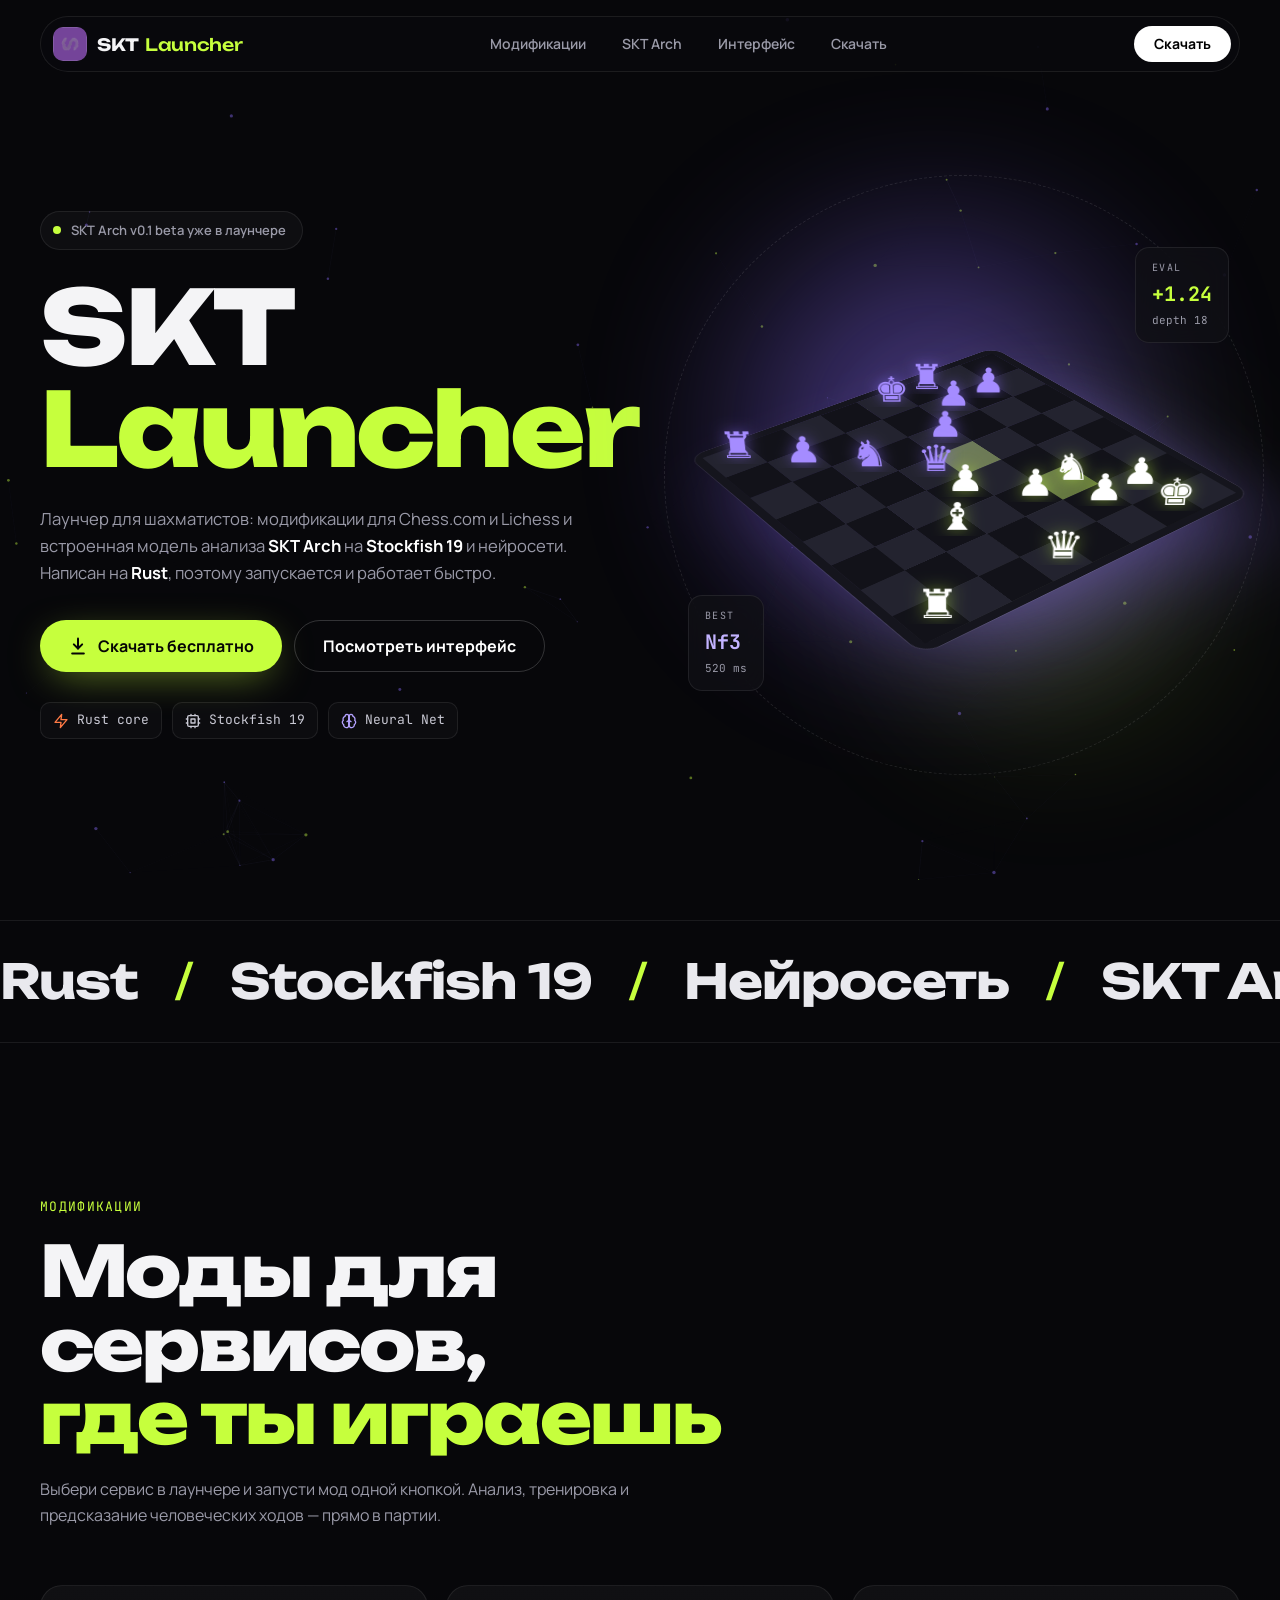
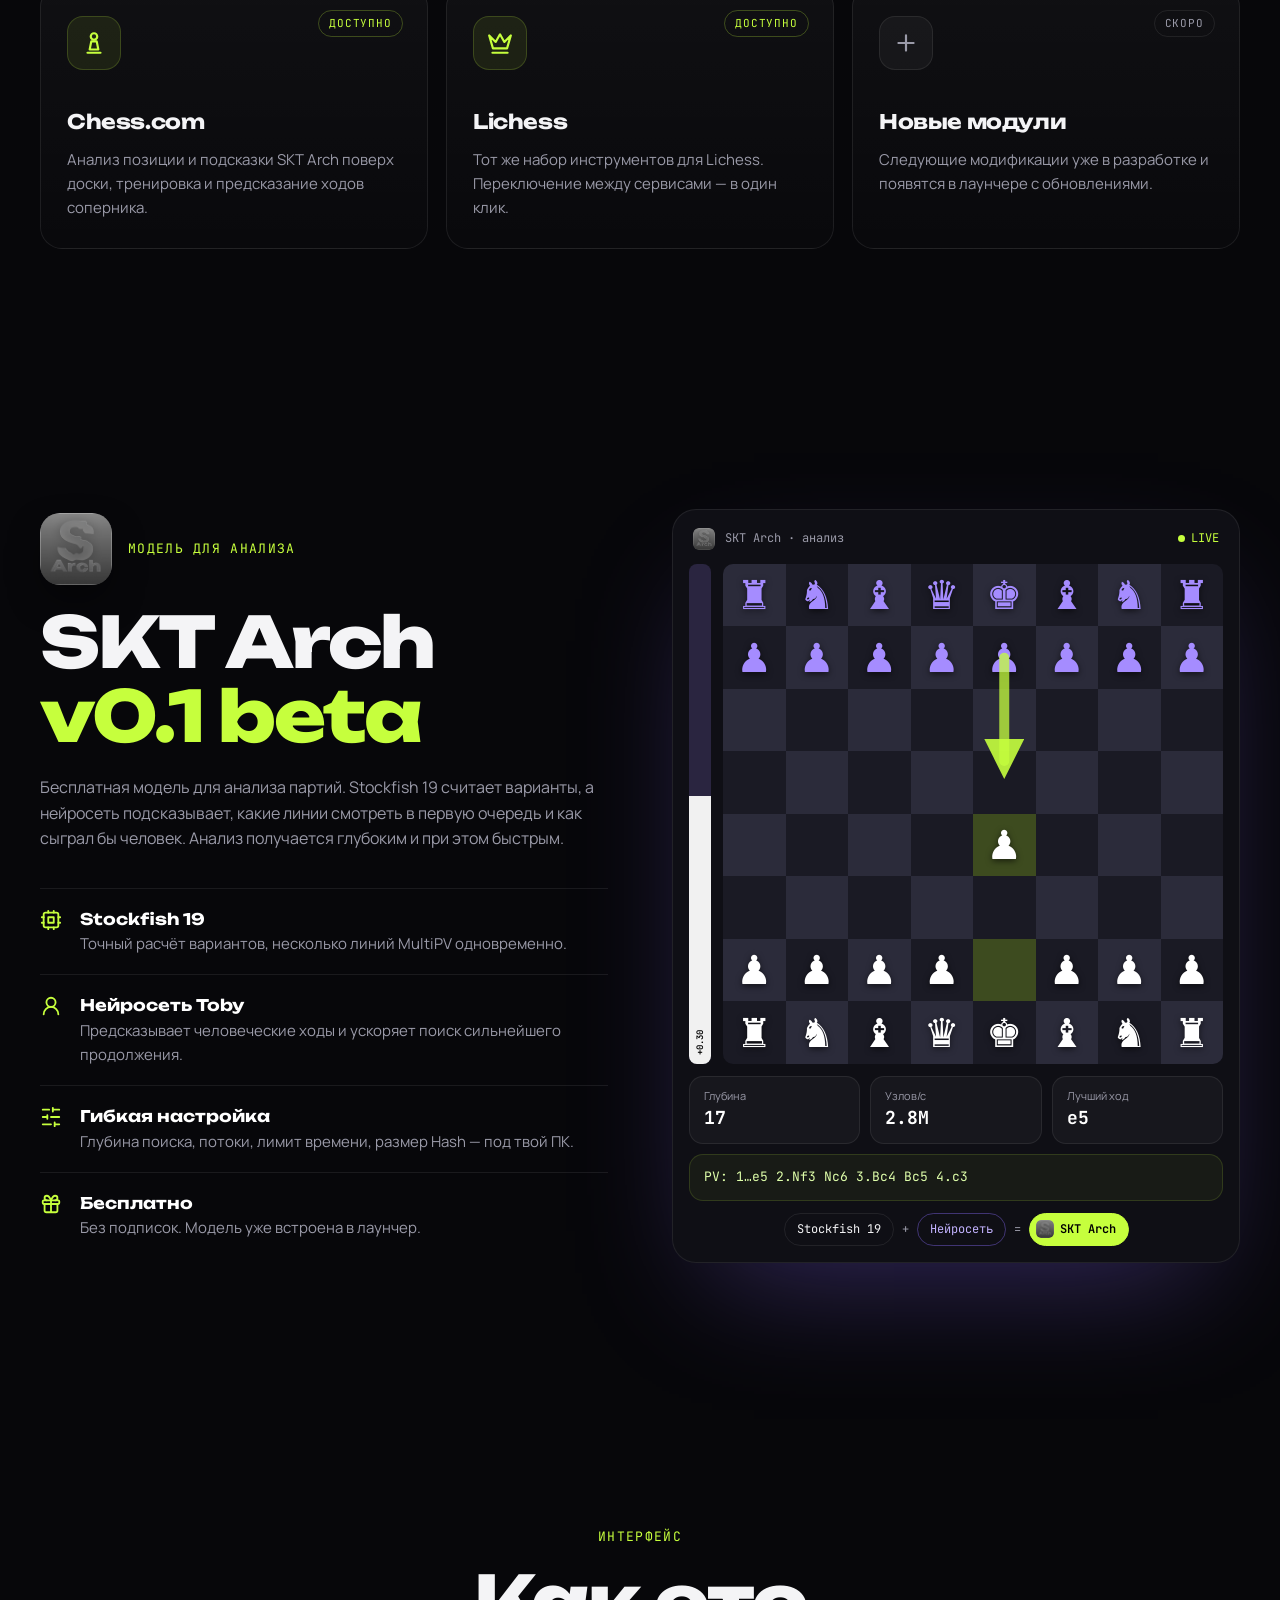
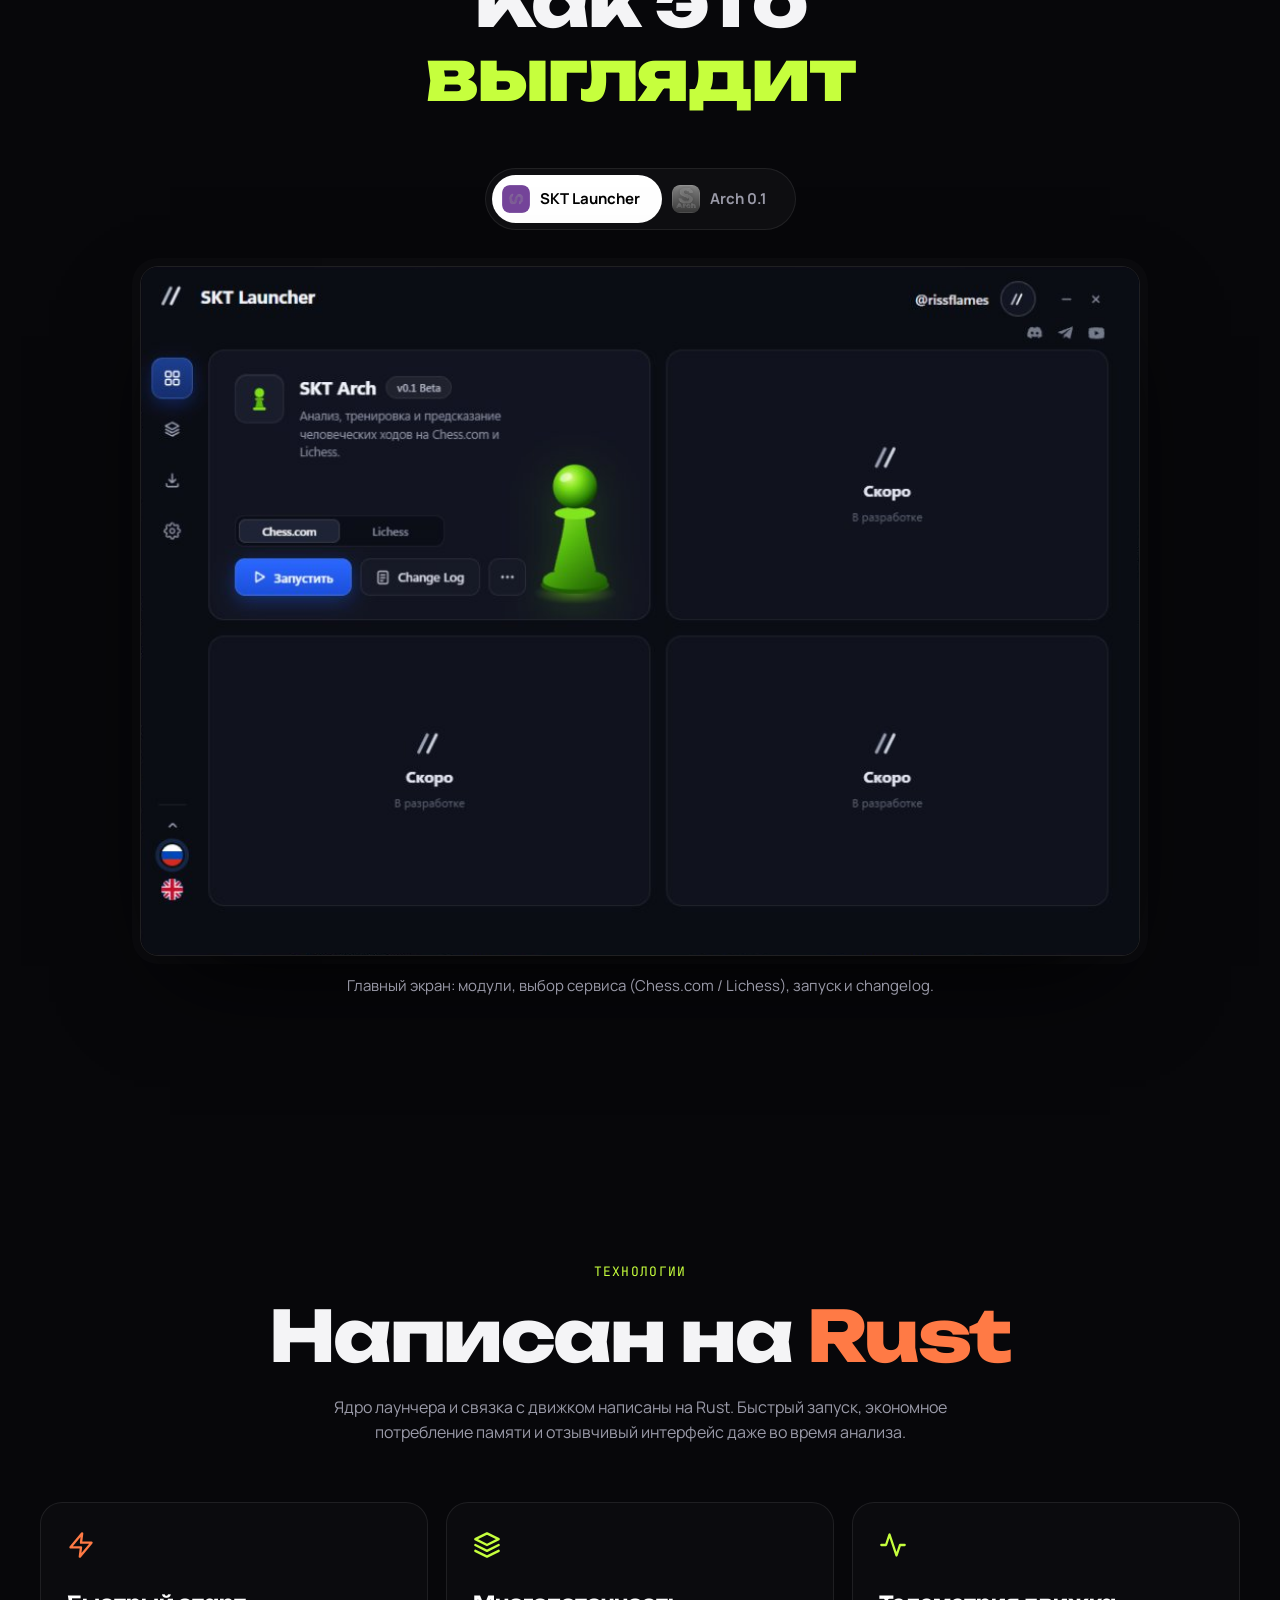
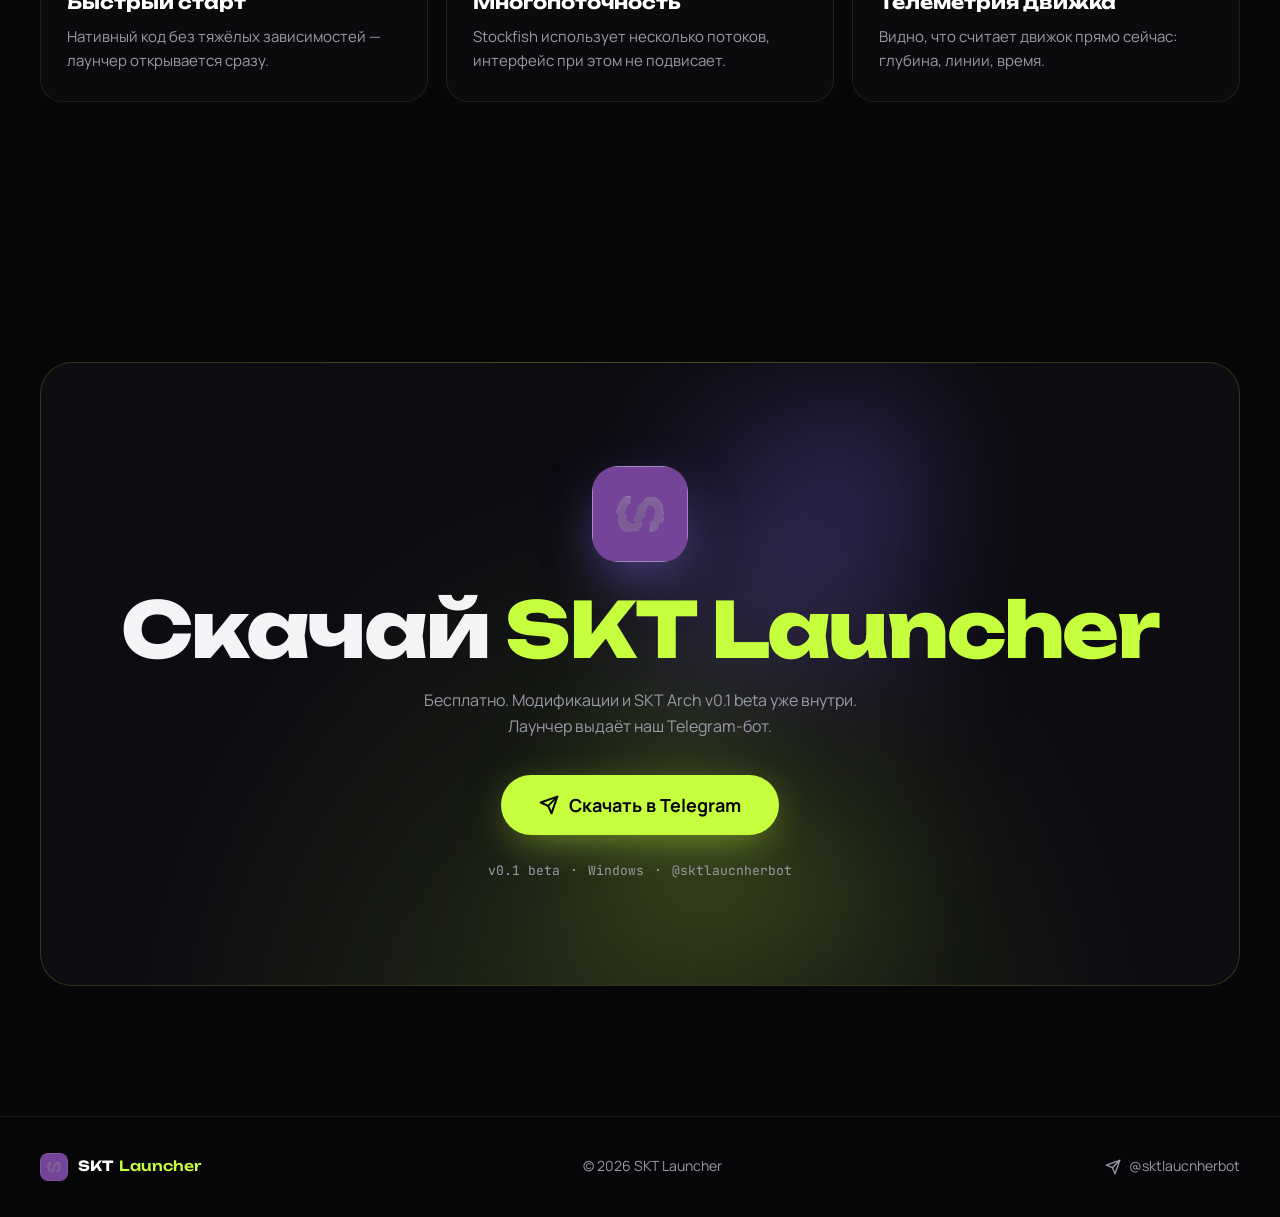
==== commit 76d611a8: "Redesign: logos, Telegram download, UI preview switcher, SVG icons, title fix" ====
--- a/index.html
+++ b/index.html
@@ -3,48 +3,55 @@
 <head>
   <meta charset="UTF-8" />
   <meta name="viewport" content="width=device-width, initial-scale=1.0, viewport-fit=cover" />
-  <title>SKT Launcher — шахматный лаунчер нового поколения</title>
-  <meta name="description" content="SKT Launcher — сверхбыстрый шахматный лаунчер на Rust. Модификации для популярных шахматных сервисов и бесплатная модель SKT Arch v0.1 beta на базе Stockfish 19 + нейросеть." />
+  <title>SKT Launcher — шахматный лаунчер на Rust</title>
+  <meta name="description" content="SKT Launcher — шахматный лаунчер на Rust. Модификации для Chess.com и Lichess и бесплатная модель анализа SKT Arch v0.1 beta на Stockfish 19 и нейросети." />
   <meta name="theme-color" content="#07070a" />
   <meta property="og:title" content="SKT Launcher" />
-  <meta property="og:description" content="Шахматный лаунчер на Rust. Stockfish 19 + нейросеть. Бесплатно." />
-  <link rel="icon" href="data:image/svg+xml,<svg xmlns='http://www.w3.org/2000/svg' viewBox='0 0 100 100'><text y='.9em' font-size='90'>♞</text></svg>" />
+  <meta property="og:description" content="Шахматный лаунчер на Rust. SKT Arch: Stockfish 19 + нейросеть. Бесплатно." />
+  <meta property="og:image" content="assets/logo-launcher.png" />
+  <link rel="icon" type="image/png" href="assets/logo-launcher.png" />
   <link rel="preconnect" href="https://fonts.googleapis.com" />
   <link rel="preconnect" href="https://fonts.gstatic.com" crossorigin />
-  <link href="https://fonts.googleapis.com/css2?family=Unbounded:wght@400;600;800;900&family=Manrope:wght@400;500;600;700&family=JetBrains+Mono:wght@400;600&display=swap" rel="stylesheet" />
+  <link href="https://fonts.googleapis.com/css2?family=Unbounded:wght@500;700;800&family=Manrope:wght@400;500;600;700&family=JetBrains+Mono:wght@400;600&display=swap" rel="stylesheet" />
   <link rel="stylesheet" href="style.css" />
 </head>
 <body>
-  <!-- Preloader -->
-  <div class="preloader" id="preloader">
-    <div class="preloader__logo">
-      <span>S</span><span>K</span><span>T</span>
-    </div>
-    <div class="preloader__bar"><i></i></div>
-  </div>
-
-  <!-- Custom cursor -->
-  <div class="cursor" id="cursor"></div>
-  <div class="cursor-dot" id="cursorDot"></div>
-
-  <!-- Scroll progress -->
+  <!-- Icon sprite (Lucide icon set, stroke icons) -->
+  <svg width="0" height="0" style="position:absolute" aria-hidden="true">
+    <defs>
+      <symbol id="i-zap" viewBox="0 0 24 24"><path d="M13 2 3 14h9l-1 8 10-12h-9l1-8z"/></symbol>
+      <symbol id="i-cpu" viewBox="0 0 24 24"><rect x="4" y="4" width="16" height="16" rx="2"/><rect x="9" y="9" width="6" height="6"/><path d="M15 2v2M15 20v2M2 15h2M2 9h2M20 15h2M20 9h2M9 2v2M9 20v2"/></symbol>
+      <symbol id="i-brain" viewBox="0 0 24 24"><path d="M12 5a3 3 0 1 0-5.997.125 4 4 0 0 0-2.526 5.77 4 4 0 0 0 .556 6.588A4 4 0 1 0 12 18Z"/><path d="M12 5a3 3 0 1 1 5.997.125 4 4 0 0 1 2.526 5.77 4 4 0 0 1-.556 6.588A4 4 0 1 1 12 18Z"/><path d="M15 13a4.5 4.5 0 0 1-3-4 4.5 4.5 0 0 1-3 4"/><path d="M12 5v13"/></symbol>
+      <symbol id="i-download" viewBox="0 0 24 24"><path d="M12 3v12"/><path d="m7 10 5 5 5-5"/><path d="M5 21h14"/></symbol>
+      <symbol id="i-send" viewBox="0 0 24 24"><path d="m22 2-7 20-4-9-9-4Z"/><path d="M22 2 11 13"/></symbol>
+      <symbol id="i-pawn" viewBox="0 0 24 24"><circle cx="12" cy="6" r="3"/><path d="M9.5 10.5h5L16 18H8z"/><path d="M6 21h12"/></symbol>
+      <symbol id="i-crown" viewBox="0 0 24 24"><path d="m2 5 3.5 12h13L22 5l-6 6-4-7-4 7-6-6z"/><path d="M5 21h14"/></symbol>
+      <symbol id="i-plus" viewBox="0 0 24 24"><path d="M5 12h14M12 5v14"/></symbol>
+      <symbol id="i-sliders" viewBox="0 0 24 24"><path d="M21 4h-7M10 4H3M21 12h-9M8 12H3M21 20h-5M12 20H3M14 2v4M8 10v4M16 18v4"/></symbol>
+      <symbol id="i-user" viewBox="0 0 24 24"><circle cx="12" cy="8" r="5"/><path d="M20 21a8 8 0 0 0-16 0"/></symbol>
+      <symbol id="i-clock" viewBox="0 0 24 24"><circle cx="12" cy="12" r="10"/><path d="M12 6v6l4 2"/></symbol>
+      <symbol id="i-gift" viewBox="0 0 24 24"><rect x="3" y="8" width="18" height="4" rx="1"/><path d="M12 8v13M19 12v7a2 2 0 0 1-2 2H7a2 2 0 0 1-2-2v-7"/><path d="M7.5 8a2.5 2.5 0 0 1 0-5C10 3 12 8 12 8s2-5 4.5-5a2.5 2.5 0 0 1 0 5"/></symbol>
+      <symbol id="i-activity" viewBox="0 0 24 24"><path d="M22 12h-4l-3 9L9 3l-3 9H2"/></symbol>
+      <symbol id="i-layers" viewBox="0 0 24 24"><path d="m12 2 10 5-10 5L2 7z"/><path d="m2 17 10 5 10-5"/><path d="m2 12 10 5 10-5"/></symbol>
+      <symbol id="i-arrow" viewBox="0 0 24 24"><path d="M5 12h14M13 6l6 6-6 6"/></symbol>
+    </defs>
+  </svg>
+
   <div class="progress" id="progress"></div>
-
   <canvas id="bg" aria-hidden="true"></canvas>
-  <div class="noise" aria-hidden="true"></div>
 
   <!-- NAV -->
   <header class="nav" id="nav">
     <a href="#top" class="nav__logo">
-      <span class="nav__knight">♞</span> SKT<b>Launcher</b>
+      <img src="assets/logo-launcher.png" alt="" width="34" height="34" /> SKT <b>Launcher</b>
     </a>
     <nav class="nav__links" id="navLinks">
       <a href="#mods">Модификации</a>
       <a href="#arch">SKT Arch</a>
-      <a href="#rust">Скорость</a>
-      <a href="#download">Скачать</a>
+      <a href="#preview">Интерфейс</a>
+      <a href="#" class="js-download">Скачать</a>
     </nav>
-    <a href="#download" class="btn btn--small magnetic nav__cta">Скачать</a>
+    <a href="#" class="btn btn--small nav__cta js-download">Скачать</a>
     <button class="burger" id="burger" aria-label="Меню"><span></span><span></span></button>
   </header>
 
@@ -53,27 +60,28 @@
     <section class="hero">
       <div class="hero__content">
         <div class="badge reveal">
-          <span class="badge__dot"></span> Новое: SKT Arch v0.1 beta уже внутри
-        </div>
-        <h1 class="hero__title">
+          <span class="badge__dot"></span> SKT Arch v0.1 beta уже в лаунчере
+        </div>
+        <h1 class="hero__title" id="heroTitle">
           <span class="split">SKT</span>
-          <span class="split split--outline">Launcher</span>
+          <span class="split split--accent">Launcher</span>
         </h1>
         <p class="hero__sub reveal">
-          Шахматный лаунчер нового поколения. Модификации для любимых сервисов,
-          собственная модель <b>SKT Arch</b> на базе <b>Stockfish&nbsp;19</b> и нейросети —
-          и всё это на <b>Rust</b>. Мгновенно. Бесплатно.
+          Лаунчер для шахматистов: модификации для Chess.com и Lichess и встроенная
+          модель анализа <b>SKT Arch</b> на <b>Stockfish&nbsp;19</b> и нейросети.
+          Написан на <b>Rust</b>, поэтому запускается и работает быстро.
         </p>
         <div class="hero__actions reveal">
           <a href="#" class="btn btn--primary magnetic js-download">
-            <span class="btn__shine"></span>
-            <svg viewBox="0 0 24 24" width="20" height="20" fill="none" stroke="currentColor" stroke-width="2.4" stroke-linecap="round" stroke-linejoin="round"><path d="M12 3v12"/><path d="m7 10 5 5 5-5"/><path d="M5 21h14"/></svg>
+            <svg class="ic"><use href="#i-download"/></svg>
             Скачать бесплатно
           </a>
-          <a href="#arch" class="btn btn--ghost magnetic">Что внутри →</a>
+          <a href="#preview" class="btn btn--ghost magnetic">Посмотреть интерфейс</a>
         </div>
         <div class="hero__meta reveal">
-          <span>⚡ Rust core</span><span>♟ Stockfish 19</span><span>🧠 Neural Net</span>
+          <span><svg class="ic ic--rust"><use href="#i-zap"/></svg>Rust core</span>
+          <span><svg class="ic"><use href="#i-cpu"/></svg>Stockfish 19</span>
+          <span><svg class="ic ic--violet"><use href="#i-brain"/></svg>Neural Net</span>
         </div>
       </div>
 
@@ -81,62 +89,53 @@
         <div class="glow glow--1"></div>
         <div class="glow glow--2"></div>
         <div class="board3d" id="board3d"></div>
-        <div class="orbit orbit--1"></div>
-        <div class="orbit orbit--2"></div>
+        <div class="orbit"></div>
         <div class="float-card float-card--eval">
-          <small>EVAL</small><b>+1.24</b><em>depth 32</em>
+          <small>EVAL</small><b>+1.24</b><em>depth 18</em>
         </div>
         <div class="float-card float-card--move">
-          <small>BEST</small><b>Nf3!</b><em>0.04s</em>
-        </div>
-      </div>
-
-      <a href="#mods" class="scroll-hint" aria-label="Листать вниз"><span></span></a>
+          <small>BEST</small><b>Nf3</b><em>520 ms</em>
+        </div>
+      </div>
     </section>
 
     <!-- MARQUEE -->
     <div class="marquee" aria-hidden="true">
       <div class="marquee__track">
-        <span>RUST CORE</span><i>✦</i><span>STOCKFISH 19</span><i>✦</i><span>NEURAL ANALYSIS</span><i>✦</i><span>SKT ARCH v0.1β</span><i>✦</i><span>MODS</span><i>✦</i><span>100% FREE</span><i>✦</i>
-        <span>RUST CORE</span><i>✦</i><span>STOCKFISH 19</span><i>✦</i><span>NEURAL ANALYSIS</span><i>✦</i><span>SKT ARCH v0.1β</span><i>✦</i><span>MODS</span><i>✦</i><span>100% FREE</span><i>✦</i>
+        <span>Rust</span><i>/</i><span>Stockfish 19</span><i>/</i><span>Нейросеть</span><i>/</i><span>SKT Arch v0.1</span><i>/</i><span>Chess.com</span><i>/</i><span>Lichess</span><i>/</i>
+        <span>Rust</span><i>/</i><span>Stockfish 19</span><i>/</i><span>Нейросеть</span><i>/</i><span>SKT Arch v0.1</span><i>/</i><span>Chess.com</span><i>/</i><span>Lichess</span><i>/</i>
       </div>
     </div>
 
     <!-- MODS -->
     <section class="section" id="mods">
       <div class="section__head">
-        <span class="eyebrow reveal">01 — Модификации</span>
-        <h2 class="section__title reveal">Один лаунчер.<br /><span class="grad">Все твои сервисы.</span></h2>
+        <span class="eyebrow reveal">Модификации</span>
+        <h2 class="section__title reveal">Моды для сервисов,<br /><span class="accent">где ты играешь</span></h2>
         <p class="section__lead reveal">
-          Внутри SKT Launcher — набор модификаций для популярных шахматных платформ.
-          Подключай нужные в один клик, обновления приходят автоматически.
+          Выбери сервис в лаунчере и запусти мод одной кнопкой.
+          Анализ, тренировка и предсказание человеческих ходов — прямо в партии.
         </p>
       </div>
 
       <div class="cards">
         <article class="card tilt reveal">
-          <div class="card__icon">♟</div>
+          <div class="card__icon"><svg class="ic"><use href="#i-pawn"/></svg></div>
           <h3>Chess.com</h3>
-          <p>Улучшенный интерфейс, кастомные темы досок и фигур, расширенная статистика партий.</p>
-          <span class="card__tag">mod</span>
+          <p>Анализ позиции и подсказки SKT Arch поверх доски, тренировка и предсказание ходов соперника.</p>
+          <span class="card__tag">доступно</span>
         </article>
         <article class="card tilt reveal">
-          <div class="card__icon">♞</div>
+          <div class="card__icon"><svg class="ic"><use href="#i-crown"/></svg></div>
           <h3>Lichess</h3>
-          <p>Быстрый доступ к анализу, удобные горячие клавиши и интеграция с SKT Arch.</p>
-          <span class="card__tag">mod</span>
+          <p>Тот же набор инструментов для Lichess. Переключение между сервисами — в один клик.</p>
+          <span class="card__tag">доступно</span>
         </article>
-        <article class="card tilt reveal">
-          <div class="card__icon">♜</div>
-          <h3>Chess24 &amp; другие</h3>
-          <p>Единый стиль и инструменты для разных сервисов — без переключения между вкладками.</p>
-          <span class="card__tag">mod</span>
-        </article>
-        <article class="card tilt reveal">
-          <div class="card__icon">⚙</div>
-          <h3>Свои моды</h3>
-          <p>Гибкая система модулей: включай, выключай и настраивай всё под свой стиль игры.</p>
-          <span class="card__tag">soon</span>
+        <article class="card card--soon tilt reveal">
+          <div class="card__icon"><svg class="ic"><use href="#i-plus"/></svg></div>
+          <h3>Новые модули</h3>
+          <p>Следующие модификации уже в разработке и появятся в лаунчере с обновлениями.</p>
+          <span class="card__tag">скоро</span>
         </article>
       </div>
     </section>
@@ -145,26 +144,28 @@
     <section class="section arch" id="arch">
       <div class="arch__grid">
         <div class="arch__text">
-          <span class="eyebrow reveal">02 — Модель</span>
-          <h2 class="section__title reveal">SKT Arch<br /><span class="grad">v0.1 beta</span></h2>
+          <div class="arch__brand reveal">
+            <img src="assets/logo-arch.png" alt="Логотип SKT Arch" width="72" height="72" />
+            <span class="eyebrow">Модель для анализа</span>
+          </div>
+          <h2 class="section__title reveal">SKT Arch<br /><span class="accent">v0.1 beta</span></h2>
           <p class="section__lead reveal">
-            Продвинутая <b>бесплатная</b> шахматная модель. Классическая мощь
-            <b>Stockfish&nbsp;19</b> в связке с собственной <b>нейросетью</b>,
-            которая отбирает самые перспективные линии — для глубокого и при этом
-            быстрого анализа.
+            Бесплатная модель для анализа партий. Stockfish&nbsp;19 считает варианты,
+            а нейросеть подсказывает, какие линии смотреть в первую очередь и как сыграл бы
+            человек. Анализ получается глубоким и при этом быстрым.
           </p>
           <ul class="features">
-            <li class="reveal"><span>01</span><div><b>Stockfish 19</b><p>Один из сильнейших движков в мире — точный расчёт вариантов.</p></div></li>
-            <li class="reveal"><span>02</span><div><b>Нейросеть</b><p>Понимает позицию «по-человечески» и ускоряет поиск лучших ходов.</p></div></li>
-            <li class="reveal"><span>03</span><div><b>Глубоко и быстро</b><p>Большая глубина расчёта за доли секунды прямо на твоём ПК.</p></div></li>
-            <li class="reveal"><span>04</span><div><b>Бесплатно</b><p>Никаких подписок. Модель встроена в лаунчер.</p></div></li>
+            <li class="reveal"><svg class="ic"><use href="#i-cpu"/></svg><div><b>Stockfish 19</b><p>Точный расчёт вариантов, несколько линий MultiPV одновременно.</p></div></li>
+            <li class="reveal"><svg class="ic"><use href="#i-user"/></svg><div><b>Нейросеть Toby</b><p>Предсказывает человеческие ходы и ускоряет поиск сильнейшего продолжения.</p></div></li>
+            <li class="reveal"><svg class="ic"><use href="#i-sliders"/></svg><div><b>Гибкая настройка</b><p>Глубина поиска, потоки, лимит времени, размер Hash — под твой ПК.</p></div></li>
+            <li class="reveal"><svg class="ic"><use href="#i-gift"/></svg><div><b>Бесплатно</b><p>Без подписок. Модель уже встроена в лаунчер.</p></div></li>
           </ul>
         </div>
 
         <div class="analysis reveal">
           <div class="analysis__top">
-            <div class="dots"><i></i><i></i><i></i></div>
-            <span>SKT Arch · live analysis</span>
+            <img src="assets/logo-arch.png" alt="" width="22" height="22" />
+            <span>SKT Arch · анализ</span>
             <span class="live"><i></i>LIVE</span>
           </div>
           <div class="analysis__body">
@@ -176,41 +177,62 @@
             <div class="stat"><small>Узлов/с</small><b id="nps">0</b></div>
             <div class="stat"><small>Лучший ход</small><b id="best">—</b></div>
           </div>
-          <div class="analysis__line mono" id="pv">Инициализация SKT Arch…</div>
+          <div class="analysis__line mono" id="pv">Ожидание позиции…</div>
           <div class="analysis__engines">
-            <span class="chip chip--sf">Stockfish 19</span>
+            <span class="chip">Stockfish 19</span>
             <span class="plus">+</span>
-            <span class="chip chip--nn">Neural Net</span>
+            <span class="chip chip--nn">Нейросеть</span>
             <span class="plus">=</span>
-            <span class="chip chip--arch">SKT Arch</span>
-          </div>
-        </div>
+            <span class="chip chip--arch"><img src="assets/logo-arch.png" alt="" width="18" height="18" />SKT Arch</span>
+          </div>
+        </div>
+      </div>
+    </section>
+
+    <!-- PREVIEW -->
+    <section class="section preview" id="preview">
+      <div class="section__head center">
+        <span class="eyebrow reveal">Интерфейс</span>
+        <h2 class="section__title reveal">Как это <span class="accent">выглядит</span></h2>
+      </div>
+
+      <div class="switch reveal" role="tablist" id="switch">
+        <span class="switch__pill" id="switchPill"></span>
+        <button class="switch__btn active" role="tab" aria-selected="true" data-tab="launcher">
+          <img src="assets/logo-launcher.png" alt="" width="24" height="24" /> SKT Launcher
+        </button>
+        <button class="switch__btn" role="tab" aria-selected="false" data-tab="arch">
+          <img src="assets/logo-arch.png" alt="" width="24" height="24" /> Arch 0.1
+        </button>
+      </div>
+
+      <div class="shots reveal">
+        <figure class="shot active" data-shot="launcher">
+          <img src="assets/ui-launcher.png" alt="Главный экран SKT Launcher" width="980" height="676" loading="lazy" />
+          <figcaption>Главный экран: модули, выбор сервиса (Chess.com / Lichess), запуск и changelog.</figcaption>
+        </figure>
+        <figure class="shot" data-shot="arch">
+          <img src="assets/ui-arch.png" alt="Панель движка SKT Arch" width="800" height="604" loading="lazy" />
+          <figcaption>Панель SKT Arch: настройки движка, предсказатель Toby и телеметрия в реальном времени.</figcaption>
+        </figure>
       </div>
     </section>
 
     <!-- RUST -->
     <section class="section rust" id="rust">
       <div class="section__head center">
-        <span class="eyebrow reveal">03 — Технологии</span>
-        <h2 class="section__title reveal">Написан на <span class="rust-word">Rust</span>.<br /><span class="grad">Поэтому так быстро.</span></h2>
+        <span class="eyebrow reveal">Технологии</span>
+        <h2 class="section__title reveal">Написан на <span class="rust-word">Rust</span></h2>
         <p class="section__lead reveal">
-          Никаких тяжёлых оболочек. Нативный код, минимальное потребление памяти
-          и мгновенный отклик — лаунчер запускается быстрее, чем ты успеешь моргнуть.
+          Ядро лаунчера и связка с движком написаны на Rust. Быстрый запуск,
+          экономное потребление памяти и отзывчивый интерфейс даже во время анализа.
         </p>
       </div>
 
-      <div class="stats">
-        <div class="stat-big reveal"><b><span class="count" data-to="1" data-prefix="&lt;">0</span><small>с</small></b><p>Запуск лаунчера</p></div>
-        <div class="stat-big reveal"><b><span class="count" data-to="19">0</span></b><p>Версия Stockfish</p></div>
-        <div class="stat-big reveal"><b><span class="count" data-to="100">0</span><small>%</small></b><p>Бесплатно</p></div>
-        <div class="stat-big reveal"><b><span class="count" data-to="0">0</span><small>ms</small></b><p>Лагов интерфейса</p></div>
-      </div>
-
-      <div class="speed reveal">
-        <div class="speed__row"><span>SKT Launcher <em>Rust</em></span><div class="speed__bar"><i style="--w:96%"></i></div></div>
-        <div class="speed__row"><span>Типичный Electron‑лаунчер</span><div class="speed__bar speed__bar--dim"><i style="--w:38%"></i></div></div>
-        <div class="speed__row"><span>Браузерное расширение</span><div class="speed__bar speed__bar--dim"><i style="--w:52%"></i></div></div>
-        <small class="speed__note">* условная иллюстрация отзывчивости интерфейса</small>
+      <div class="tech">
+        <div class="tech__item reveal"><svg class="ic ic--rust"><use href="#i-zap"/></svg><b>Быстрый старт</b><p>Нативный код без тяжёлых зависимостей — лаунчер открывается сразу.</p></div>
+        <div class="tech__item reveal"><svg class="ic"><use href="#i-layers"/></svg><b>Многопоточность</b><p>Stockfish использует несколько потоков, интерфейс при этом не подвисает.</p></div>
+        <div class="tech__item reveal"><svg class="ic"><use href="#i-activity"/></svg><b>Телеметрия движка</b><p>Видно, что считает движок прямо сейчас: глубина, линии, время.</p></div>
       </div>
     </section>
 
@@ -218,26 +240,24 @@
     <section class="section download" id="download">
       <div class="download__box reveal">
         <div class="download__glow"></div>
-        <div class="download__knight">♞</div>
-        <span class="eyebrow">Готов сделать ход?</span>
-        <h2 class="download__title">Скачай <span class="grad">SKT Launcher</span></h2>
-        <p class="section__lead">Бесплатно. Модификации и SKT Arch v0.1 beta уже внутри.</p>
+        <img class="download__logo" src="assets/logo-launcher.png" alt="Логотип SKT Launcher" width="96" height="96" />
+        <h2 class="download__title">Скачай <span class="accent">SKT Launcher</span></h2>
+        <p class="section__lead">Бесплатно. Модификации и SKT Arch v0.1 beta уже внутри.<br />Лаунчер выдаёт наш Telegram-бот.</p>
         <a href="#" class="btn btn--primary btn--xl magnetic js-download">
-          <span class="btn__shine"></span>
-          <svg viewBox="0 0 24 24" width="24" height="24" fill="none" stroke="currentColor" stroke-width="2.4" stroke-linecap="round" stroke-linejoin="round"><path d="M12 3v12"/><path d="m7 10 5 5 5-5"/><path d="M5 21h14"/></svg>
-          Скачать для Windows
+          <svg class="ic"><use href="#i-send"/></svg>
+          Скачать в Telegram
         </a>
         <div class="download__meta mono">
-          <span>v0.1 beta</span><span>•</span><span>Windows 10/11 x64</span><span>•</span><span>Rust native</span>
+          <span>v0.1 beta</span><span>·</span><span>Windows</span><span>·</span><span id="botName"></span>
         </div>
       </div>
     </section>
   </main>
 
   <footer class="footer">
-    <div class="footer__logo"><span class="nav__knight">♞</span> SKT<b>Launcher</b></div>
-    <p>© <span id="year"></span> SKT. Сделано с ♥ к шахматам и Rust.</p>
-    <a href="#top" class="footer__top">Наверх ↑</a>
+    <div class="footer__logo"><img src="assets/logo-launcher.png" alt="" width="28" height="28" /> SKT <b>Launcher</b></div>
+    <p>© <span id="year"></span> SKT Launcher</p>
+    <a href="#" class="footer__link js-download"><svg class="ic"><use href="#i-send"/></svg><span class="js-bot"></span></a>
   </footer>
 
   <script src="script.js"></script>
--- a/style.css
+++ b/style.css
@@ -1,86 +1,53 @@
 :root {
   --bg: #07070a;
-  --bg-2: #0e0e14;
   --line: rgba(255, 255, 255, 0.08);
   --text: #f4f4f6;
   --muted: #9a9aa8;
   --accent: #c6ff3d;
-  --accent-2: #8b6cff;
-  --accent-3: #ff6b3d;
+  --violet: #8b6cff;
+  --rust: #ff7a45;
   --radius: 22px;
   --font-display: "Unbounded", system-ui, sans-serif;
   --font-body: "Manrope", system-ui, sans-serif;
   --font-mono: "JetBrains Mono", ui-monospace, monospace;
   --ease: cubic-bezier(0.2, 0.8, 0.2, 1);
+  --pad: max(24px, calc((100vw - 1200px) / 2));
 }
 
 *, *::before, *::after { box-sizing: border-box; margin: 0; padding: 0; }
 html { scroll-behavior: smooth; -webkit-text-size-adjust: 100%; }
-body {
-  background: var(--bg);
-  color: var(--text);
-  font-family: var(--font-body);
-  line-height: 1.6;
-  overflow-x: hidden;
-  -webkit-font-smoothing: antialiased;
-}
-body.loading { overflow: hidden; }
+body { background: var(--bg); color: var(--text); font-family: var(--font-body); line-height: 1.6; overflow-x: hidden; -webkit-font-smoothing: antialiased; }
 a { color: inherit; text-decoration: none; }
 b { font-weight: 700; color: #fff; }
+img { display: block; max-width: 100%; }
 .mono { font-family: var(--font-mono); }
+.accent { color: var(--accent); }
 ::selection { background: var(--accent); color: #000; }
 
-/* ---------- Preloader ---------- */
-.preloader {
-  position: fixed; inset: 0; z-index: 1000;
-  background: var(--bg);
-  display: grid; place-content: center; gap: 28px;
-  transition: opacity .8s var(--ease), visibility .8s;
-}
-.preloader.done { opacity: 0; visibility: hidden; }
-.preloader__logo { font-family: var(--font-display); font-weight: 900; font-size: clamp(56px, 14vw, 120px); display: flex; gap: 6px; letter-spacing: -0.04em; }
-.preloader__logo span { display: inline-block; opacity: 0; transform: translateY(60%) rotate(8deg); animation: preIn .9s var(--ease) forwards; }
-.preloader__logo span:nth-child(2) { animation-delay: .1s; color: var(--accent); }
-.preloader__logo span:nth-child(3) { animation-delay: .2s; }
-@keyframes preIn { to { opacity: 1; transform: none; } }
-.preloader__bar { width: 200px; height: 2px; background: var(--line); margin: 0 auto; overflow: hidden; border-radius: 2px; }
-.preloader__bar i { display: block; height: 100%; width: 0; background: var(--accent); animation: bar 1.2s var(--ease) forwards .2s; }
-@keyframes bar { to { width: 100%; } }
-
-/* ---------- Cursor ---------- */
-.cursor, .cursor-dot { position: fixed; top: 0; left: 0; pointer-events: none; z-index: 999; border-radius: 50%; mix-blend-mode: difference; }
-.cursor { width: 40px; height: 40px; border: 1.5px solid #fff; transform: translate(-50%, -50%); transition: width .3s var(--ease), height .3s var(--ease), background .3s; }
-.cursor.hover { width: 72px; height: 72px; background: #fff; }
-.cursor-dot { width: 6px; height: 6px; background: #fff; transform: translate(-50%, -50%); }
-@media (hover: none), (max-width: 900px) { .cursor, .cursor-dot { display: none; } }
-
-/* ---------- Progress, bg, noise ---------- */
-.progress { position: fixed; top: 0; left: 0; height: 2px; width: 100%; transform-origin: 0 50%; transform: scaleX(0); background: linear-gradient(90deg, var(--accent), var(--accent-2)); z-index: 200; }
-#bg { position: fixed; inset: 0; width: 100%; height: 100%; z-index: -2; }
-.noise {
-  position: fixed; inset: -50%; z-index: -1; pointer-events: none; opacity: .05;
-  background-image: url("data:image/svg+xml,%3Csvg xmlns='http://www.w3.org/2000/svg' width='160' height='160'%3E%3Cfilter id='n'%3E%3CfeTurbulence type='fractalNoise' baseFrequency='.9' numOctaves='3' stitchTiles='stitch'/%3E%3C/filter%3E%3Crect width='100%25' height='100%25' filter='url(%23n)'/%3E%3C/svg%3E");
-  animation: noise 1s steps(4) infinite;
-}
-@keyframes noise { 0%{transform:translate(0,0)} 25%{transform:translate(-5%,3%)} 50%{transform:translate(4%,-4%)} 75%{transform:translate(-3%,-2%)} }
+.ic { width: 1.15em; height: 1.15em; flex-shrink: 0; fill: none; stroke: currentColor; stroke-width: 2; stroke-linecap: round; stroke-linejoin: round; }
+.ic--rust { color: var(--rust); }
+.ic--violet { color: #b4a2ff; }
+
+/* ---------- Progress, bg ---------- */
+.progress { position: fixed; top: 0; left: 0; height: 2px; width: 100%; transform-origin: 0 50%; transform: scaleX(0); background: var(--accent); z-index: 200; }
+#bg { position: fixed; inset: 0; width: 100%; height: 100%; z-index: -1; opacity: .7; }
 
 /* ---------- Nav ---------- */
 .nav {
   position: fixed; top: 16px; left: 50%; transform: translateX(-50%);
   width: min(1200px, calc(100% - 32px));
   display: flex; align-items: center; justify-content: space-between; gap: 20px;
-  padding: 10px 10px 10px 22px;
+  padding: 8px 8px 8px 12px;
   border: 1px solid var(--line); border-radius: 999px;
-  background: rgba(10, 10, 14, .55);
+  background: rgba(10, 10, 14, .6);
   backdrop-filter: blur(18px) saturate(160%); -webkit-backdrop-filter: blur(18px) saturate(160%);
-  z-index: 100;
-  transition: transform .5s var(--ease), background .3s;
+  z-index: 100; transition: transform .5s var(--ease);
 }
 .nav.hidden { transform: translate(-50%, -140%); }
-.nav__logo { font-family: var(--font-display); font-weight: 800; font-size: 18px; display: flex; align-items: center; gap: 8px; letter-spacing: -0.02em; }
-.nav__logo b { color: var(--accent); font-weight: 400; margin-left: 2px; }
-.nav__knight { display: inline-grid; place-items: center; width: 34px; height: 34px; border-radius: 50%; background: var(--accent); color: #000; font-size: 20px; }
-.nav__links { display: flex; gap: 6px; }
+.nav__logo { font-family: var(--font-display); font-weight: 700; font-size: 17px; display: flex; align-items: center; gap: 10px; letter-spacing: -0.02em; }
+.nav__logo img { width: 34px; height: 34px; border-radius: 10px; }
+.nav__logo b { color: var(--accent); font-weight: 500; margin-left: -4px; }
+.nav__links { display: flex; gap: 4px; }
 .nav__links a { padding: 8px 16px; border-radius: 999px; font-size: 14px; font-weight: 600; color: var(--muted); transition: color .25s, background .25s; }
 .nav__links a:hover { color: #fff; background: rgba(255,255,255,.06); }
 .burger { display: none; width: 44px; height: 44px; border-radius: 50%; border: 1px solid var(--line); background: transparent; cursor: pointer; position: relative; }
@@ -91,297 +58,267 @@
 
 /* ---------- Buttons ---------- */
 .btn {
-  position: relative; overflow: hidden;
   display: inline-flex; align-items: center; justify-content: center; gap: 10px;
   padding: 16px 28px; border-radius: 999px;
-  font-family: var(--font-body); font-weight: 700; font-size: 16px;
+  font-family: var(--font-body); font-weight: 700; font-size: 16px; line-height: 1;
   transition: transform .3s var(--ease), box-shadow .3s, background .3s, color .3s;
-  will-change: transform; cursor: pointer; white-space: nowrap;
-}
-.btn--small { padding: 10px 20px; font-size: 14px; background: #fff; color: #000; }
+  cursor: pointer; white-space: nowrap;
+}
+.btn .ic { width: 20px; height: 20px; stroke-width: 2.4; }
+.btn--small { padding: 11px 20px; font-size: 14px; background: #fff; color: #000; }
 .btn--small:hover { background: var(--accent); }
-.btn--primary { background: var(--accent); color: #050505; box-shadow: 0 0 0 0 rgba(198,255,61,.5), 0 10px 40px -10px rgba(198,255,61,.6); }
-.btn--primary:hover { box-shadow: 0 0 0 8px rgba(198,255,61,.12), 0 20px 60px -10px rgba(198,255,61,.8); }
+.btn--primary { background: var(--accent); color: #050505; box-shadow: 0 10px 40px -12px rgba(198,255,61,.6); }
+.btn--primary:hover { box-shadow: 0 0 0 6px rgba(198,255,61,.12), 0 18px 50px -10px rgba(198,255,61,.7); }
 .btn--ghost { border: 1px solid rgba(255,255,255,.18); color: #fff; }
 .btn--ghost:hover { background: rgba(255,255,255,.07); }
-.btn--xl { padding: 22px 40px; font-size: 18px; }
-.btn__shine { position: absolute; inset: 0; background: linear-gradient(110deg, transparent 30%, rgba(255,255,255,.65) 50%, transparent 70%); transform: translateX(-120%); animation: shine 3.2s ease-in-out infinite; pointer-events: none; }
-@keyframes shine { 0%, 60% { transform: translateX(-120%); } 100% { transform: translateX(120%); } }
+.btn--xl { padding: 20px 38px; font-size: 18px; }
 
 /* ---------- Hero ---------- */
 .hero {
   position: relative; min-height: 100vh; min-height: 100svh;
-  display: grid; grid-template-columns: 1.1fr 1fr; align-items: center; gap: 40px;
-  padding: 140px max(24px, calc((100vw - 1200px) / 2)) 80px;
-}
-.badge {
-  display: inline-flex; align-items: center; gap: 10px;
-  padding: 8px 16px 8px 12px; border-radius: 999px;
-  border: 1px solid var(--line); background: rgba(255,255,255,.03);
-  font-size: 13px; font-weight: 600; color: var(--muted);
-}
-.badge__dot { width: 8px; height: 8px; border-radius: 50%; background: var(--accent); box-shadow: 0 0 0 0 var(--accent); animation: pulse 2s infinite; }
+  display: grid; grid-template-columns: minmax(0, 1.1fr) minmax(0, 1fr); align-items: center; gap: 40px;
+  padding: 130px var(--pad) 80px;
+}
+.hero__content { min-width: 0; }
+.badge { display: inline-flex; align-items: center; gap: 10px; padding: 8px 16px 8px 12px; border-radius: 999px; border: 1px solid var(--line); background: rgba(255,255,255,.03); font-size: 13px; font-weight: 600; color: var(--muted); }
+.badge__dot { width: 8px; height: 8px; border-radius: 50%; background: var(--accent); animation: pulse 2s infinite; }
 @keyframes pulse { 0% { box-shadow: 0 0 0 0 rgba(198,255,61,.7); } 100% { box-shadow: 0 0 0 12px rgba(198,255,61,0); } }
+
 .hero__title {
-  font-family: var(--font-display); font-weight: 900;
-  font-size: clamp(56px, 10vw, 150px);
-  line-height: .9; letter-spacing: -0.05em; margin: 28px 0 28px;
-  display: flex; flex-direction: column;
-}
-.split { display: block; }
-.split .char { display: inline-block; opacity: 0; transform: translateY(100%) rotate(10deg); filter: blur(8px); transition: opacity .9s var(--ease), transform .9s var(--ease), filter .9s var(--ease); }
+  font-family: var(--font-display); font-weight: 800;
+  font-size: clamp(48px, 8vw, 128px);
+  line-height: 1; letter-spacing: -0.03em; margin: 26px 0;
+  display: flex; flex-direction: column; align-items: flex-start;
+}
+.split { display: inline-block; white-space: nowrap; }
+.split--accent { color: var(--accent); }
+.split .char { display: inline-block; opacity: 0; transform: translateY(60%); filter: blur(6px); transition: opacity .8s var(--ease), transform .8s var(--ease), filter .8s var(--ease); }
 .split.in .char { opacity: 1; transform: none; filter: none; }
-.split--outline .char { color: transparent; -webkit-text-stroke: 2px rgba(255,255,255,.85); transition: opacity .9s var(--ease), transform .9s var(--ease), filter .9s var(--ease), color .35s, -webkit-text-stroke-color .35s; }
-.split--outline .char:hover { color: var(--accent); -webkit-text-stroke-color: var(--accent); text-shadow: 0 0 40px rgba(198,255,61,.6); }
-.split:not(.split--outline) .char:hover { color: var(--accent); }
-.hero__sub { font-size: clamp(16px, 1.4vw, 19px); color: var(--muted); max-width: 560px; }
-.hero__actions { display: flex; flex-wrap: wrap; gap: 14px; margin-top: 36px; }
-.hero__meta { display: flex; flex-wrap: wrap; gap: 22px; margin-top: 34px; font-family: var(--font-mono); font-size: 13px; color: var(--muted); }
-
-.hero__visual { position: relative; height: min(620px, 70vh); perspective: 1400px; display: grid; place-items: center; }
-.glow { position: absolute; border-radius: 50%; filter: blur(80px); opacity: .55; pointer-events: none; }
-.glow--1 { width: 380px; height: 380px; background: var(--accent-2); top: 10%; left: 10%; animation: blob 12s ease-in-out infinite; }
-.glow--2 { width: 300px; height: 300px; background: var(--accent); bottom: 8%; right: 6%; opacity: .3; animation: blob 14s ease-in-out infinite reverse; }
+.hero__sub { font-size: clamp(16px, 1.3vw, 18px); color: var(--muted); max-width: 540px; }
+.hero__actions { display: flex; flex-wrap: wrap; gap: 12px; margin-top: 34px; }
+.hero__meta { display: flex; flex-wrap: wrap; gap: 10px; margin-top: 30px; font-family: var(--font-mono); font-size: 13px; color: #c9c9d4; }
+.hero__meta span { display: inline-flex; align-items: center; gap: 8px; padding: 7px 12px; border-radius: 10px; border: 1px solid var(--line); background: rgba(255,255,255,.025); }
+.hero__meta .ic { width: 16px; height: 16px; }
+
+.hero__visual { position: relative; height: min(600px, 70vh); perspective: 1400px; display: grid; place-items: center; }
+.glow { position: absolute; border-radius: 50%; filter: blur(90px); pointer-events: none; }
+.glow--1 { width: 360px; height: 360px; background: var(--violet); opacity: .45; top: 12%; left: 12%; animation: blob 12s ease-in-out infinite; }
+.glow--2 { width: 280px; height: 280px; background: var(--accent); opacity: .18; bottom: 10%; right: 8%; animation: blob 14s ease-in-out infinite reverse; }
 @keyframes blob { 50% { transform: translate(40px, -30px) scale(1.15); } }
 
 .board3d {
   --rx: 58deg; --rz: -38deg;
-  position: relative; width: min(400px, 78vw); aspect-ratio: 1;
+  position: relative; width: min(380px, 76vw); aspect-ratio: 1;
   display: grid; grid-template-columns: repeat(8, 1fr);
   transform-style: preserve-3d;
   transform: rotateX(var(--rx)) rotateZ(var(--rz));
   transition: transform .6s var(--ease);
-  border-radius: 10px;
-  box-shadow: 0 0 0 10px #15151d, 0 0 0 11px rgba(255,255,255,.08), 0 60px 120px -20px rgba(139,108,255,.55);
+  border-radius: 8px;
+  box-shadow: 0 0 0 10px #15151d, 0 0 0 11px rgba(255,255,255,.08), 0 60px 120px -20px rgba(139,108,255,.5);
   animation: floaty 7s ease-in-out infinite;
 }
-@keyframes floaty { 50% { translate: 0 -18px; } }
+@keyframes floaty { 50% { translate: 0 -16px; } }
 .board3d .sq { position: relative; transform-style: preserve-3d; }
 .board3d .sq.l { background: #23232f; }
 .board3d .sq.d { background: #121219; }
-.board3d .sq.hl { background: rgba(198,255,61,.35); box-shadow: inset 0 0 20px rgba(198,255,61,.6); }
+.board3d .sq.hl { background: rgba(198,255,61,.32); }
 .board3d .pc {
   position: absolute; left: 50%; bottom: 30%;
-  font-size: min(44px, 9vw); line-height: 1;
+  font-size: min(42px, 9vw); line-height: 1;
+  font-family: "Segoe UI Symbol", "Noto Sans Symbols 2", "DejaVu Sans", sans-serif;
   transform-origin: 50% 100%;
   transform: translateX(-50%) rotateZ(calc(var(--rz) * -1)) rotateX(-90deg);
-  text-shadow: 0 4px 10px rgba(0,0,0,.6);
   animation: pieceIn 1s var(--ease) backwards;
 }
-.board3d .pc.w { color: #fff; filter: drop-shadow(0 0 10px rgba(198,255,61,.55)); }
-.board3d .pc.b { color: #a58cff; filter: drop-shadow(0 0 10px rgba(139,108,255,.7)); }
+.board3d .pc.w { color: #fff; filter: drop-shadow(0 0 8px rgba(198,255,61,.5)); }
+.board3d .pc.b { color: #a58cff; filter: drop-shadow(0 0 8px rgba(139,108,255,.6)); }
 @keyframes pieceIn { from { opacity: 0; translate: 0 0 120px; } }
-
-.orbit { position: absolute; border: 1px dashed rgba(255,255,255,.12); border-radius: 50%; pointer-events: none; }
-.orbit--1 { width: 115%; aspect-ratio: 1; max-width: 640px; animation: spin 40s linear infinite; }
-.orbit--2 { width: 85%; aspect-ratio: 1; max-width: 480px; border-style: solid; border-color: rgba(198,255,61,.08); animation: spin 28s linear infinite reverse; }
-.orbit--1::after { content: ""; position: absolute; top: 50%; left: -5px; width: 10px; height: 10px; border-radius: 50%; background: var(--accent); box-shadow: 0 0 20px var(--accent); }
+.orbit { position: absolute; width: 110%; max-width: 600px; aspect-ratio: 1; border: 1px dashed rgba(255,255,255,.1); border-radius: 50%; pointer-events: none; animation: spin 50s linear infinite; }
 @keyframes spin { to { transform: rotate(360deg); } }
 
 .float-card {
-  position: absolute; display: grid; gap: 2px;
-  padding: 14px 18px; border-radius: 16px;
-  background: rgba(16,16,22,.7); border: 1px solid var(--line);
+  position: absolute; display: grid; gap: 2px; padding: 12px 16px; border-radius: 14px;
+  background: rgba(16,16,22,.75); border: 1px solid var(--line);
   backdrop-filter: blur(12px); -webkit-backdrop-filter: blur(12px);
-  font-family: var(--font-mono);
-  animation: floaty 6s ease-in-out infinite;
+  font-family: var(--font-mono); animation: floaty 6s ease-in-out infinite;
 }
 .float-card small { font-size: 10px; letter-spacing: .15em; color: var(--muted); }
-.float-card b { font-size: 22px; color: var(--accent); }
+.float-card b { font-size: 20px; color: var(--accent); }
 .float-card em { font-style: normal; font-size: 11px; color: var(--muted); }
 .float-card--eval { top: 12%; right: 2%; }
 .float-card--move { bottom: 14%; left: 0; animation-delay: -3s; }
 .float-card--move b { color: #c3b3ff; }
 
-.scroll-hint { position: absolute; left: 50%; bottom: 28px; transform: translateX(-50%); width: 26px; height: 42px; border: 2px solid rgba(255,255,255,.3); border-radius: 20px; }
-.scroll-hint span { position: absolute; left: 50%; top: 8px; width: 4px; height: 8px; margin-left: -2px; border-radius: 2px; background: #fff; animation: scrolldot 1.8s infinite; }
-@keyframes scrolldot { 0% { opacity: 0; transform: translateY(0); } 30% { opacity: 1; } 100% { opacity: 0; transform: translateY(14px); } }
-
 /* ---------- Marquee ---------- */
-.marquee { overflow: hidden; border-block: 1px solid var(--line); padding: 26px 0; background: rgba(198,255,61,.02); transform: rotate(-2deg) scale(1.04); margin: 40px 0; }
-.marquee__track { display: flex; align-items: center; gap: 40px; width: max-content; animation: marquee 30s linear infinite; }
-.marquee span { font-family: var(--font-display); font-weight: 800; font-size: clamp(28px, 5vw, 64px); letter-spacing: -0.03em; white-space: nowrap; }
-.marquee span:nth-of-type(even) { color: transparent; -webkit-text-stroke: 1.5px rgba(255,255,255,.5); }
-.marquee i { font-style: normal; color: var(--accent); font-size: clamp(20px, 3vw, 36px); }
+.marquee { overflow: hidden; border-block: 1px solid var(--line); padding: 22px 0; margin: 20px 0; }
+.marquee__track { display: flex; align-items: center; gap: 36px; width: max-content; animation: marquee 40s linear infinite; }
+.marquee span { font-family: var(--font-display); font-weight: 700; font-size: clamp(24px, 4vw, 48px); letter-spacing: -0.02em; white-space: nowrap; color: #e9e9ee; }
+.marquee i { font-style: normal; color: var(--accent); font-family: var(--font-display); font-size: clamp(24px, 4vw, 48px); }
 @keyframes marquee { to { transform: translateX(-50%); } }
 
 /* ---------- Sections ---------- */
-.section { position: relative; padding: 140px max(24px, calc((100vw - 1200px) / 2)); }
-.section__head { max-width: 760px; margin-bottom: 64px; }
+.section { position: relative; padding: 130px var(--pad); }
+.section__head { max-width: 760px; margin-bottom: 56px; }
 .section__head.center { margin-inline: auto; text-align: center; }
-.eyebrow { display: inline-block; font-family: var(--font-mono); font-size: 13px; letter-spacing: .12em; text-transform: uppercase; color: var(--accent); margin-bottom: 18px; }
-.section__title { font-family: var(--font-display); font-weight: 800; font-size: clamp(36px, 6vw, 80px); line-height: 1; letter-spacing: -0.045em; margin-bottom: 24px; }
-.section__lead { font-size: clamp(16px, 1.3vw, 19px); color: var(--muted); max-width: 620px; }
+.eyebrow { display: inline-block; font-family: var(--font-mono); font-size: 13px; letter-spacing: .1em; text-transform: uppercase; color: var(--accent); margin-bottom: 16px; }
+.section__title { font-family: var(--font-display); font-weight: 800; font-size: clamp(34px, 5.5vw, 72px); line-height: 1.05; letter-spacing: -0.03em; margin-bottom: 22px; }
+.section__lead { font-size: clamp(16px, 1.25vw, 18px); color: var(--muted); max-width: 620px; }
 .section__head.center .section__lead { margin-inline: auto; }
-.grad { background: linear-gradient(90deg, var(--accent) 0%, #7dffb0 40%, var(--accent-2) 100%); -webkit-background-clip: text; background-clip: text; color: transparent; }
 
 /* ---------- Reveal ---------- */
-.reveal { opacity: 0; transform: translateY(40px); transition: opacity 1s var(--ease), transform 1s var(--ease); transition-delay: var(--d, 0s); }
+.reveal { opacity: 0; transform: translateY(32px); transition: opacity .9s var(--ease), transform .9s var(--ease); transition-delay: var(--d, 0s); }
 .reveal.in { opacity: 1; transform: none; }
 
 /* ---------- Cards ---------- */
-.cards { display: grid; grid-template-columns: repeat(4, 1fr); gap: 18px; }
+.cards { display: grid; grid-template-columns: repeat(3, 1fr); gap: 18px; }
 .card {
-  position: relative; padding: 32px 26px 28px; min-height: 290px;
+  position: relative; padding: 30px 26px 28px; min-height: 260px;
   border-radius: var(--radius); border: 1px solid var(--line);
-  background: linear-gradient(180deg, rgba(255,255,255,.045), rgba(255,255,255,.01));
-  overflow: hidden; transform-style: preserve-3d;
-  transition: border-color .4s, transform .2s ease-out, opacity 1s var(--ease);
-}
-.card::before {
-  content: ""; position: absolute; inset: 0; border-radius: inherit; pointer-events: none;
-  background: radial-gradient(400px circle at var(--mx, 50%) var(--my, 0%), rgba(198,255,61,.14), transparent 40%);
-  opacity: 0; transition: opacity .4s;
-}
-.card:hover { border-color: rgba(198,255,61,.35); }
+  background: linear-gradient(180deg, rgba(255,255,255,.04), rgba(255,255,255,.01));
+  overflow: hidden;
+  transition: border-color .4s, opacity .9s var(--ease), transform .9s var(--ease);
+}
+.card.tilting { transition: border-color .4s, transform .15s ease-out; }
+.card::before { content: ""; position: absolute; inset: 0; border-radius: inherit; pointer-events: none; background: radial-gradient(380px circle at var(--mx, 50%) var(--my, 0%), rgba(198,255,61,.1), transparent 45%); opacity: 0; transition: opacity .4s; }
+.card:hover { border-color: rgba(198,255,61,.3); }
 .card:hover::before { opacity: 1; }
-.card__icon { width: 60px; height: 60px; border-radius: 18px; display: grid; place-items: center; font-size: 30px; background: rgba(198,255,61,.1); color: var(--accent); margin-bottom: 40px; border: 1px solid rgba(198,255,61,.2); transform: translateZ(40px); }
-.card h3 { font-family: var(--font-display); font-size: 21px; font-weight: 600; letter-spacing: -0.02em; margin-bottom: 10px; transform: translateZ(30px); }
-.card p { color: var(--muted); font-size: 15px; transform: translateZ(20px); }
-.card__tag { position: absolute; top: 24px; right: 24px; font-family: var(--font-mono); font-size: 11px; text-transform: uppercase; letter-spacing: .1em; color: var(--muted); padding: 4px 10px; border: 1px solid var(--line); border-radius: 999px; }
+.card__icon { width: 54px; height: 54px; border-radius: 16px; display: grid; place-items: center; background: rgba(198,255,61,.08); color: var(--accent); margin-bottom: 36px; border: 1px solid rgba(198,255,61,.18); }
+.card__icon .ic { width: 26px; height: 26px; }
+.card--soon .card__icon { background: rgba(255,255,255,.04); color: var(--muted); border-color: var(--line); }
+.card h3 { font-family: var(--font-display); font-size: 20px; font-weight: 700; letter-spacing: -0.02em; margin-bottom: 10px; }
+.card p { color: var(--muted); font-size: 15px; }
+.card__tag { position: absolute; top: 24px; right: 24px; font-family: var(--font-mono); font-size: 11px; text-transform: uppercase; letter-spacing: .08em; color: var(--accent); padding: 4px 10px; border: 1px solid rgba(198,255,61,.25); border-radius: 999px; }
+.card--soon .card__tag { color: var(--muted); border-color: var(--line); }
 
 /* ---------- Arch ---------- */
-.arch__grid { display: grid; grid-template-columns: 1fr 1fr; gap: 70px; align-items: center; }
-.features { list-style: none; margin-top: 40px; display: grid; gap: 4px; }
-.features li { display: flex; gap: 20px; padding: 18px 0; border-top: 1px solid var(--line); }
-.features li span { font-family: var(--font-mono); color: var(--accent); font-size: 13px; padding-top: 3px; }
-.features li b { font-family: var(--font-display); font-weight: 600; font-size: 17px; }
+.arch__grid { display: grid; grid-template-columns: minmax(0, 1fr) minmax(0, 1fr); gap: 64px; align-items: center; }
+.arch__brand { display: flex; align-items: center; gap: 16px; margin-bottom: 20px; }
+.arch__brand img { width: 72px; height: 72px; border-radius: 20px; box-shadow: 0 16px 40px -12px rgba(0,0,0,.8); }
+.arch__brand .eyebrow { margin: 0; }
+.features { list-style: none; margin-top: 36px; display: grid; }
+.features li { display: flex; gap: 18px; padding: 18px 0; border-top: 1px solid var(--line); }
+.features li > .ic { width: 22px; height: 22px; color: var(--accent); margin-top: 2px; }
+.features li b { font-family: var(--font-display); font-weight: 700; font-size: 16px; }
 .features li p { color: var(--muted); font-size: 15px; }
 
-.analysis {
-  border-radius: 26px; border: 1px solid var(--line);
-  background: linear-gradient(180deg, rgba(20,20,28,.9), rgba(12,12,18,.9));
-  box-shadow: 0 50px 120px -30px rgba(139,108,255,.4), inset 0 1px 0 rgba(255,255,255,.06);
-  padding: 18px; position: relative;
-}
-.analysis__top { display: flex; align-items: center; gap: 14px; font-family: var(--font-mono); font-size: 12px; color: var(--muted); padding: 2px 4px 16px; }
-.dots { display: flex; gap: 6px; }
-.dots i { width: 11px; height: 11px; border-radius: 50%; background: #ff5f57; }
-.dots i:nth-child(2) { background: #febc2e; } .dots i:nth-child(3) { background: #28c840; }
+.analysis { border-radius: 24px; border: 1px solid var(--line); background: #0f0f15; box-shadow: 0 50px 120px -40px rgba(139,108,255,.35); padding: 16px; }
+.analysis__top { display: flex; align-items: center; gap: 10px; font-family: var(--font-mono); font-size: 12px; color: var(--muted); padding: 2px 4px 14px; }
+.analysis__top img { width: 22px; height: 22px; border-radius: 6px; }
 .live { margin-left: auto; display: flex; align-items: center; gap: 6px; color: var(--accent); }
 .live i { width: 7px; height: 7px; border-radius: 50%; background: var(--accent); animation: pulse 1.6s infinite; }
 .analysis__body { display: flex; gap: 12px; }
 .evalbar { position: relative; width: 22px; border-radius: 8px; overflow: hidden; background: #2a2540; flex-shrink: 0; }
-.evalbar__fill { position: absolute; left: 0; right: 0; bottom: 0; height: 50%; background: linear-gradient(0deg, #fff, #e8ffd0); transition: height 1s var(--ease); }
-.evalbar span { position: absolute; left: 50%; bottom: 6px; transform: translateX(-50%) rotate(-90deg); transform-origin: center; font-family: var(--font-mono); font-size: 9px; font-weight: 600; color: #000; white-space: nowrap; }
-
+.evalbar__fill { position: absolute; left: 0; right: 0; bottom: 0; height: 50%; background: #f1f1f1; transition: height 1s var(--ease); }
+.evalbar span { position: absolute; left: 50%; bottom: 14px; transform: translateX(-50%) rotate(-90deg); font-family: var(--font-mono); font-size: 9px; font-weight: 600; color: #000; white-space: nowrap; }
 .miniboard { position: relative; flex: 1; aspect-ratio: 1; border-radius: 10px; overflow: hidden; display: grid; grid-template-columns: repeat(8, 1fr); grid-template-rows: repeat(8, 1fr); }
 .miniboard .sq.l { background: #2b2b3a; } .miniboard .sq.d { background: #1a1a24; }
-.miniboard .sq.from, .miniboard .sq.to { background: rgba(198,255,61,.28) !important; }
-.miniboard .p {
-  position: absolute; width: 12.5%; height: 12.5%; display: grid; place-items: center;
-  font-size: clamp(22px, 4.2vw, 42px); line-height: 1; user-select: none;
-  transition: transform .6s var(--ease), opacity .4s;
-  font-family: "Segoe UI Symbol", "Noto Sans Symbols 2", "DejaVu Sans", sans-serif;
-}
+.miniboard .sq.from, .miniboard .sq.to { background: rgba(198,255,61,.25) !important; }
+.miniboard .p { position: absolute; top: 0; left: 0; width: 12.5%; height: 12.5%; display: grid; place-items: center; font-size: clamp(20px, 4vw, 40px); line-height: 1; user-select: none; transition: transform .6s var(--ease), opacity .4s; font-family: "Segoe UI Symbol", "Noto Sans Symbols 2", "DejaVu Sans", sans-serif; }
 .miniboard .p.w { color: #fff; text-shadow: 0 2px 6px rgba(0,0,0,.6); }
 .miniboard .p.b { color: #a58cff; text-shadow: 0 2px 6px rgba(0,0,0,.6); }
-.miniboard .p.gone { opacity: 0; transform: scale(.3) !important; }
+.miniboard .p.gone { opacity: 0; }
 .miniboard svg.arrow { position: absolute; inset: 0; width: 100%; height: 100%; pointer-events: none; }
-
-.analysis__info { display: grid; grid-template-columns: repeat(3, 1fr); gap: 10px; margin-top: 14px; }
-.stat { padding: 12px 14px; border-radius: 14px; background: rgba(255,255,255,.035); border: 1px solid var(--line); }
+.analysis__info { display: grid; grid-template-columns: repeat(3, 1fr); gap: 10px; margin-top: 12px; }
+.stat { padding: 10px 14px; border-radius: 14px; background: rgba(255,255,255,.035); border: 1px solid var(--line); }
 .stat small { display: block; font-size: 11px; color: var(--muted); }
-.stat b { font-family: var(--font-mono); font-size: 18px; color: #fff; }
-.analysis__line { margin-top: 10px; padding: 12px 14px; border-radius: 14px; background: rgba(198,255,61,.06); border: 1px solid rgba(198,255,61,.15); font-size: 13px; color: #dfffaa; min-height: 46px; overflow: hidden; white-space: nowrap; text-overflow: ellipsis; }
-.analysis__engines { display: flex; align-items: center; justify-content: center; flex-wrap: wrap; gap: 8px; margin-top: 14px; font-family: var(--font-mono); font-size: 12px; }
-.chip { padding: 6px 12px; border-radius: 999px; border: 1px solid var(--line); }
-.chip--sf { color: #fff; } .chip--nn { color: #c3b3ff; border-color: rgba(139,108,255,.4); }
-.chip--arch { color: #000; background: var(--accent); border-color: var(--accent); font-weight: 600; }
+.stat b { font-family: var(--font-mono); font-size: 18px; }
+.analysis__line { margin-top: 10px; padding: 12px 14px; border-radius: 14px; background: rgba(198,255,61,.05); border: 1px solid rgba(198,255,61,.14); font-size: 13px; color: #dfffaa; overflow: hidden; white-space: nowrap; text-overflow: ellipsis; }
+.analysis__engines { display: flex; align-items: center; justify-content: center; flex-wrap: wrap; gap: 8px; margin-top: 12px; font-family: var(--font-mono); font-size: 12px; }
+.chip { display: inline-flex; align-items: center; gap: 6px; padding: 6px 12px; border-radius: 999px; border: 1px solid var(--line); }
+.chip--nn { color: #c3b3ff; border-color: rgba(139,108,255,.4); }
+.chip--arch { color: #000; background: var(--accent); border-color: var(--accent); font-weight: 600; padding-left: 6px; }
+.chip--arch img { width: 18px; height: 18px; border-radius: 5px; }
 .plus { color: var(--muted); }
 
+/* ---------- Preview (switcher) ---------- */
+.switch { position: relative; display: flex; width: max-content; max-width: 100%; margin: 0 auto 36px; padding: 6px; border-radius: 999px; border: 1px solid var(--line); background: rgba(255,255,255,.03); }
+.switch__pill { position: absolute; top: 6px; bottom: 6px; left: 6px; border-radius: 999px; background: #fff; transition: transform .45s var(--ease), width .45s var(--ease); }
+.switch__btn { position: relative; z-index: 1; display: flex; align-items: center; gap: 10px; padding: 10px 22px 10px 10px; border: 0; background: none; border-radius: 999px; font: 700 15px var(--font-body); color: var(--muted); cursor: pointer; transition: color .3s; white-space: nowrap; }
+.switch__btn img { width: 28px; height: 28px; border-radius: 8px; }
+.switch__btn.active { color: #000; }
+.shots { position: relative; max-width: 1000px; margin: 0 auto; display: grid; }
+.shot { grid-area: 1 / 1; opacity: 0; transform: translateY(16px) scale(.98); pointer-events: none; transition: opacity .5s var(--ease), transform .6s var(--ease); display: flex; flex-direction: column; align-items: center; }
+.shot.active { opacity: 1; transform: none; pointer-events: auto; }
+.shot img { width: 100%; height: auto; border-radius: 18px; border: 1px solid rgba(255,255,255,.1); box-shadow: 0 40px 100px -30px rgba(0,0,0,.9), 0 0 0 8px rgba(255,255,255,.02); }
+.shot[data-shot="arch"] img { max-width: 820px; }
+.shot figcaption { margin-top: 18px; color: var(--muted); font-size: 15px; text-align: center; }
+
 /* ---------- Rust ---------- */
-.rust-word { color: var(--accent-3); display: inline-block; text-shadow: 0 0 40px rgba(255,107,61,.5); }
-.stats { display: grid; grid-template-columns: repeat(4, 1fr); gap: 18px; margin-bottom: 50px; }
-.stat-big { padding: 34px 26px; border-radius: var(--radius); border: 1px solid var(--line); background: rgba(255,255,255,.02); text-align: center; }
-.stat-big b { display: block; font-family: var(--font-display); font-weight: 800; font-size: clamp(44px, 5.5vw, 76px); line-height: 1; letter-spacing: -0.05em; background: linear-gradient(180deg, #fff, #8d8d9c); -webkit-background-clip: text; background-clip: text; color: transparent; }
-.stat-big b small { font-size: .45em; margin-left: 4px; }
-.stat-big p { margin-top: 12px; color: var(--muted); font-size: 14px; }
-
-.speed { max-width: 860px; margin: 0 auto; padding: 34px; border-radius: var(--radius); border: 1px solid var(--line); background: rgba(255,255,255,.02); display: grid; gap: 22px; }
-.speed__row { display: grid; grid-template-columns: 240px 1fr; align-items: center; gap: 20px; font-weight: 600; font-size: 15px; }
-.speed__row em { font-style: normal; color: var(--accent-3); font-family: var(--font-mono); font-size: 12px; margin-left: 6px; }
-.speed__bar { height: 14px; border-radius: 999px; background: rgba(255,255,255,.05); overflow: hidden; }
-.speed__bar i { display: block; height: 100%; width: 0; border-radius: inherit; background: linear-gradient(90deg, var(--accent-3), var(--accent)); transition: width 1.8s var(--ease) .2s; box-shadow: 0 0 20px rgba(198,255,61,.5); }
-.speed.in .speed__bar i { width: var(--w); }
-.speed__bar--dim i { background: rgba(255,255,255,.22); box-shadow: none; }
-.speed__note { color: #5c5c6a; font-size: 12px; }
+.rust-word { color: var(--rust); }
+.tech { display: grid; grid-template-columns: repeat(3, 1fr); gap: 18px; }
+.tech__item { padding: 28px 26px; border-radius: var(--radius); border: 1px solid var(--line); background: rgba(255,255,255,.02); }
+.tech__item .ic { width: 28px; height: 28px; color: var(--accent); margin-bottom: 22px; }
+.tech__item .ic--rust { color: var(--rust); }
+.tech__item b { display: block; font-family: var(--font-display); font-size: 18px; margin-bottom: 8px; }
+.tech__item p { color: var(--muted); font-size: 15px; }
 
 /* ---------- Download ---------- */
-.download__box {
-  position: relative; overflow: hidden; text-align: center;
-  padding: clamp(60px, 9vw, 120px) 24px;
-  border-radius: 36px; border: 1px solid rgba(198,255,61,.2);
-  background: radial-gradient(ellipse at 50% 120%, rgba(198,255,61,.18), transparent 60%), linear-gradient(180deg, #101016, #0a0a0f);
-}
+.download__box { position: relative; overflow: hidden; text-align: center; padding: clamp(56px, 8vw, 110px) 24px; border-radius: 32px; border: 1px solid rgba(198,255,61,.18); background: radial-gradient(ellipse at 50% 120%, rgba(198,255,61,.14), transparent 60%), #0c0c11; }
 .download__box > * { position: relative; }
-.download__glow { position: absolute !important; width: 600px; height: 600px; left: 50%; top: 50%; transform: translate(-50%, -50%); background: conic-gradient(from 0deg, transparent, rgba(139,108,255,.35), transparent 30%, rgba(198,255,61,.25), transparent 60%); filter: blur(60px); animation: spin 14s linear infinite; }
-.download__knight { position: absolute !important; right: -40px; bottom: -80px; font-size: clamp(200px, 30vw, 380px); line-height: 1; color: rgba(255,255,255,.03); transform: rotate(-12deg); pointer-events: none; }
-.download__title { font-family: var(--font-display); font-weight: 900; font-size: clamp(36px, 7vw, 96px); line-height: 1; letter-spacing: -0.05em; margin-bottom: 20px; }
-.download__box .section__lead { margin: 0 auto 40px; }
-.download__meta { display: flex; justify-content: center; flex-wrap: wrap; gap: 10px; margin-top: 28px; font-size: 13px; color: var(--muted); }
+.download__glow { position: absolute !important; width: 560px; height: 560px; left: 50%; top: 50%; translate: -50% -50%; background: conic-gradient(from 0deg, transparent, rgba(139,108,255,.3), transparent 30%, rgba(198,255,61,.18), transparent 60%); filter: blur(60px); animation: spin 16s linear infinite; }
+.download__logo { width: 96px; height: 96px; border-radius: 26px; margin: 0 auto 28px; box-shadow: 0 20px 60px -15px rgba(139,108,255,.7); }
+.download__title { font-family: var(--font-display); font-weight: 800; font-size: clamp(32px, 6vw, 80px); line-height: 1.05; letter-spacing: -0.03em; margin-bottom: 18px; }
+.download__box .section__lead { margin: 0 auto 36px; }
+.download__meta { display: flex; justify-content: center; flex-wrap: wrap; gap: 10px; margin-top: 26px; font-size: 13px; color: var(--muted); }
 
 /* ---------- Footer ---------- */
-.footer { display: flex; align-items: center; justify-content: space-between; flex-wrap: wrap; gap: 16px; padding: 40px max(24px, calc((100vw - 1200px) / 2)) calc(40px + env(safe-area-inset-bottom)); border-top: 1px solid var(--line); color: var(--muted); font-size: 14px; }
-.footer__logo { font-family: var(--font-display); font-weight: 800; display: flex; align-items: center; gap: 8px; color: #fff; }
-.footer__logo b { color: var(--accent); font-weight: 400; }
-.footer__top:hover { color: var(--accent); }
+.footer { display: flex; align-items: center; justify-content: space-between; flex-wrap: wrap; gap: 16px; padding: 36px var(--pad) calc(36px + env(safe-area-inset-bottom)); border-top: 1px solid var(--line); color: var(--muted); font-size: 14px; }
+.footer__logo { font-family: var(--font-display); font-weight: 700; display: flex; align-items: center; gap: 10px; color: #fff; }
+.footer__logo img { width: 28px; height: 28px; border-radius: 8px; }
+.footer__logo b { color: var(--accent); font-weight: 500; margin-left: -4px; }
+.footer__link { display: inline-flex; align-items: center; gap: 8px; }
+.footer__link:hover { color: var(--accent); }
 
 /* ---------- Responsive ---------- */
-@media (max-width: 1100px) {
-  .cards { grid-template-columns: repeat(2, 1fr); }
-  .stats { grid-template-columns: repeat(2, 1fr); }
+@media (max-width: 1000px) {
+  .cards, .tech { grid-template-columns: 1fr 1fr; }
 }
 @media (max-width: 900px) {
-  .nav { padding-left: 16px; }
   .nav__cta { display: none; }
   .burger { display: block; }
   .nav__links {
-    position: fixed; top: 72px; left: 0; right: 0;
-    flex-direction: column; gap: 4px; padding: 14px;
+    position: fixed; top: 70px; left: 0; right: 0; flex-direction: column; gap: 4px; padding: 12px;
     border-radius: 24px; border: 1px solid var(--line);
-    background: rgba(10,10,14,.95); backdrop-filter: blur(18px); -webkit-backdrop-filter: blur(18px);
-    opacity: 0; transform: translateY(-10px) scale(.98); pointer-events: none;
-    transition: opacity .3s var(--ease), transform .3s var(--ease);
+    background: rgba(10,10,14,.96); backdrop-filter: blur(18px); -webkit-backdrop-filter: blur(18px);
+    opacity: 0; transform: translateY(-10px); pointer-events: none; transition: opacity .3s var(--ease), transform .3s var(--ease);
   }
   .nav__links.open { opacity: 1; transform: none; pointer-events: auto; }
-  .nav__links a { padding: 16px 18px; font-size: 18px; color: #fff; }
-
-  .hero { grid-template-columns: 1fr; text-align: center; padding-top: 120px; gap: 10px; }
+  .nav__links a { padding: 15px 18px; font-size: 17px; color: #fff; }
+
+  .hero { grid-template-columns: minmax(0, 1fr); text-align: center; padding-top: 100px; gap: 0; overflow-x: clip; min-height: 0; align-content: start; }
+  .float-card--eval { right: 4px; }
+  .float-card--move { left: 4px; }
   .hero__content { display: flex; flex-direction: column; align-items: center; }
+  .hero__title { align-items: center; }
   .hero__sub { margin-inline: auto; }
   .hero__actions, .hero__meta { justify-content: center; }
-  .hero__visual { height: 420px; order: -1; margin-bottom: -20px; }
-  .hero .badge { margin-top: 0; }
-  .board3d { width: min(300px, 72vw); }
-  .float-card { padding: 10px 14px; }
-  .float-card b { font-size: 17px; }
-  .scroll-hint { display: none; }
-
-  .arch__grid { grid-template-columns: 1fr; gap: 50px; }
-  .section { padding-block: 100px; }
+  .hero__visual { height: 400px; order: -1; }
+  .board3d { width: min(290px, 70vw); }
+  .float-card { padding: 9px 13px; }
+  .float-card b { font-size: 16px; }
+
+  .arch__grid { grid-template-columns: minmax(0, 1fr); gap: 48px; }
+  .section { padding-block: 90px; }
 }
 @media (max-width: 600px) {
-  .cards { grid-template-columns: 1fr; }
+  .cards, .tech { grid-template-columns: 1fr; }
   .card { min-height: auto; }
   .card__icon { margin-bottom: 24px; }
-  .stats { gap: 12px; }
-  .stat-big { padding: 24px 12px; }
-  .speed { padding: 22px; }
-  .speed__row { grid-template-columns: 1fr; gap: 8px; font-size: 14px; }
+  .hero__visual { height: 330px; }
   .hero__actions { flex-direction: column; width: 100%; }
   .hero__actions .btn { width: 100%; }
-  .btn--xl { width: 100%; padding: 20px 24px; font-size: 16px; }
-  .hero__visual { height: 340px; }
-  .glow--1 { width: 240px; height: 240px; }
-  .glow--2 { width: 200px; height: 200px; }
+  .btn--xl { width: 100%; padding: 19px 24px; font-size: 16px; }
+  .glow--1 { width: 220px; height: 220px; }
+  .glow--2 { width: 180px; height: 180px; }
   .analysis { padding: 12px; border-radius: 20px; }
-  .stat { padding: 10px; } .stat b { font-size: 15px; }
+  .stat { padding: 9px 10px; } .stat b { font-size: 15px; }
   .analysis__line { font-size: 12px; }
+  .switch { width: 100%; }
+  .switch__btn { flex: 1; justify-content: center; padding: 9px 10px; font-size: 14px; gap: 8px; }
+  .switch__btn img { width: 24px; height: 24px; }
+  .shot img { border-radius: 12px; }
   .footer { justify-content: center; text-align: center; flex-direction: column; }
-  .marquee { padding: 18px 0; }
-}
-
+}
 @media (prefers-reduced-motion: reduce) {
   *, *::before, *::after { animation-duration: .001ms !important; animation-iteration-count: 1 !important; transition-duration: .001ms !important; }
   html { scroll-behavior: auto; }
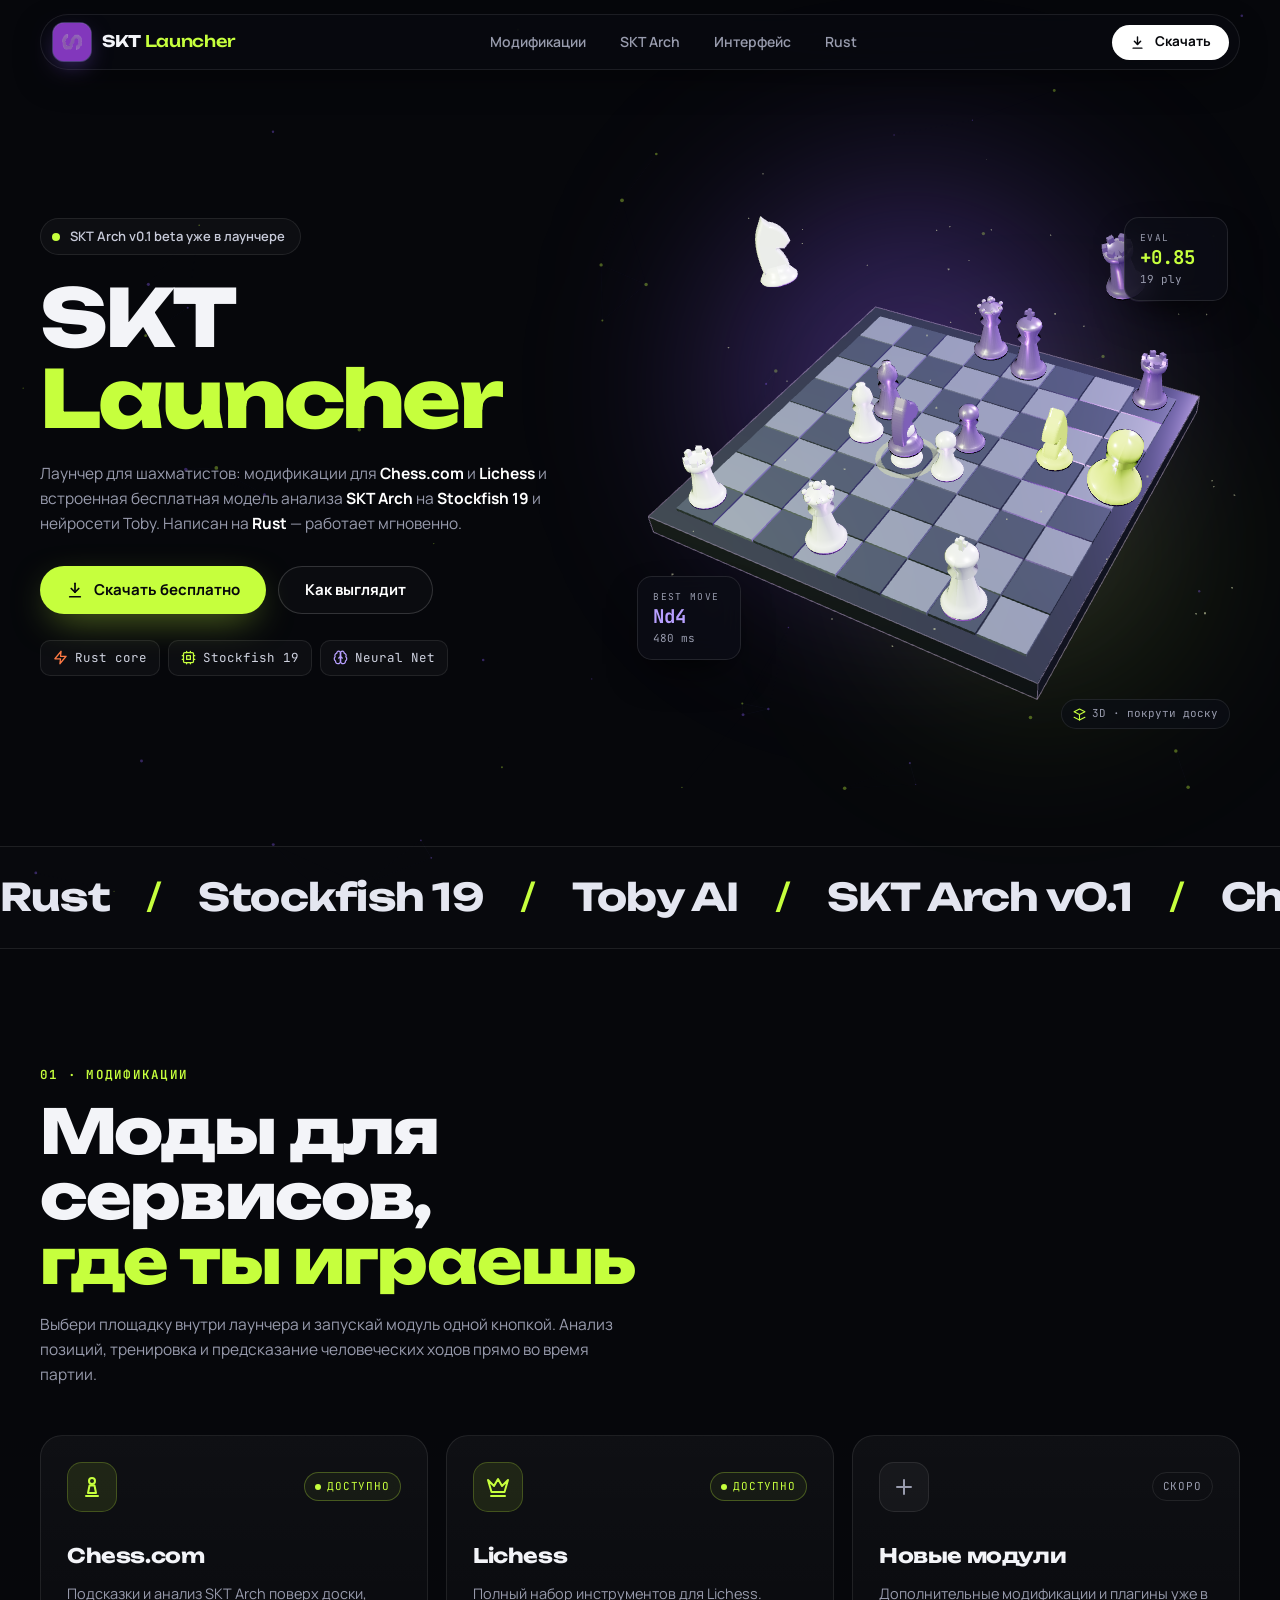
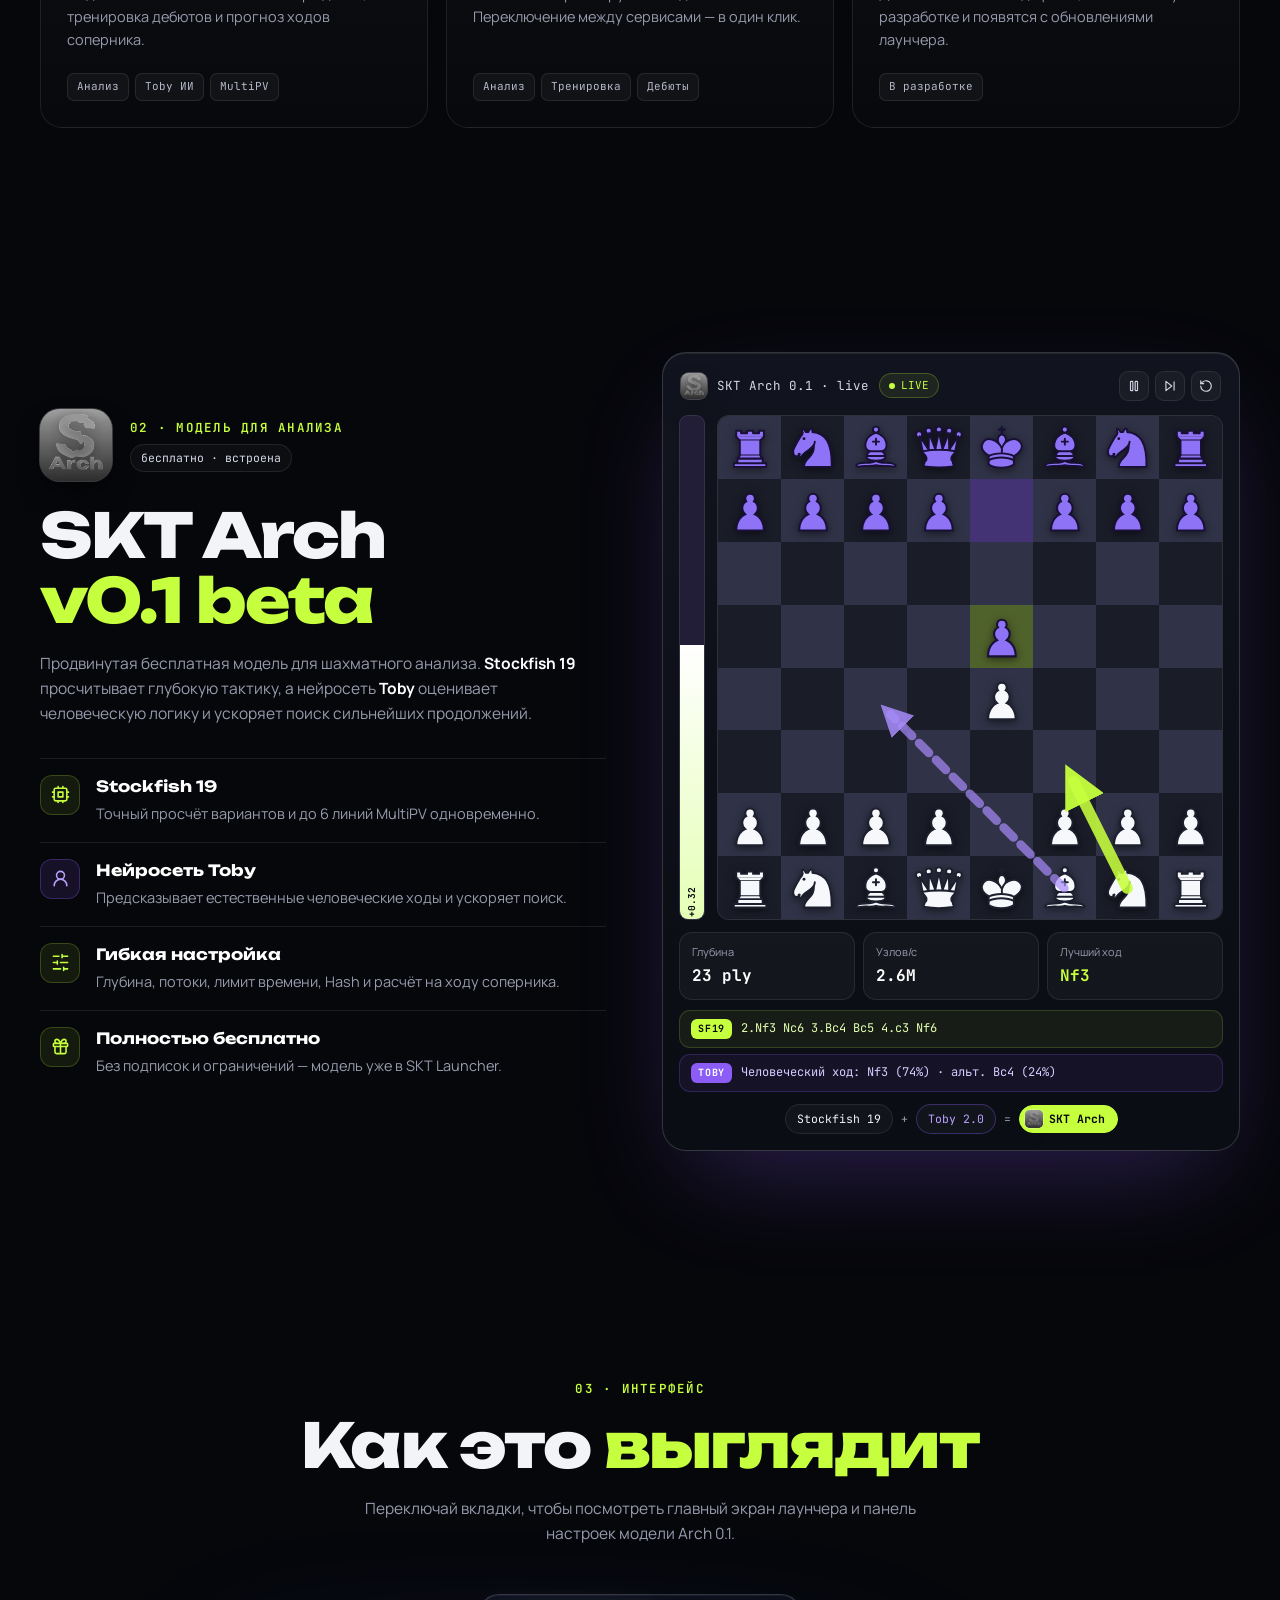
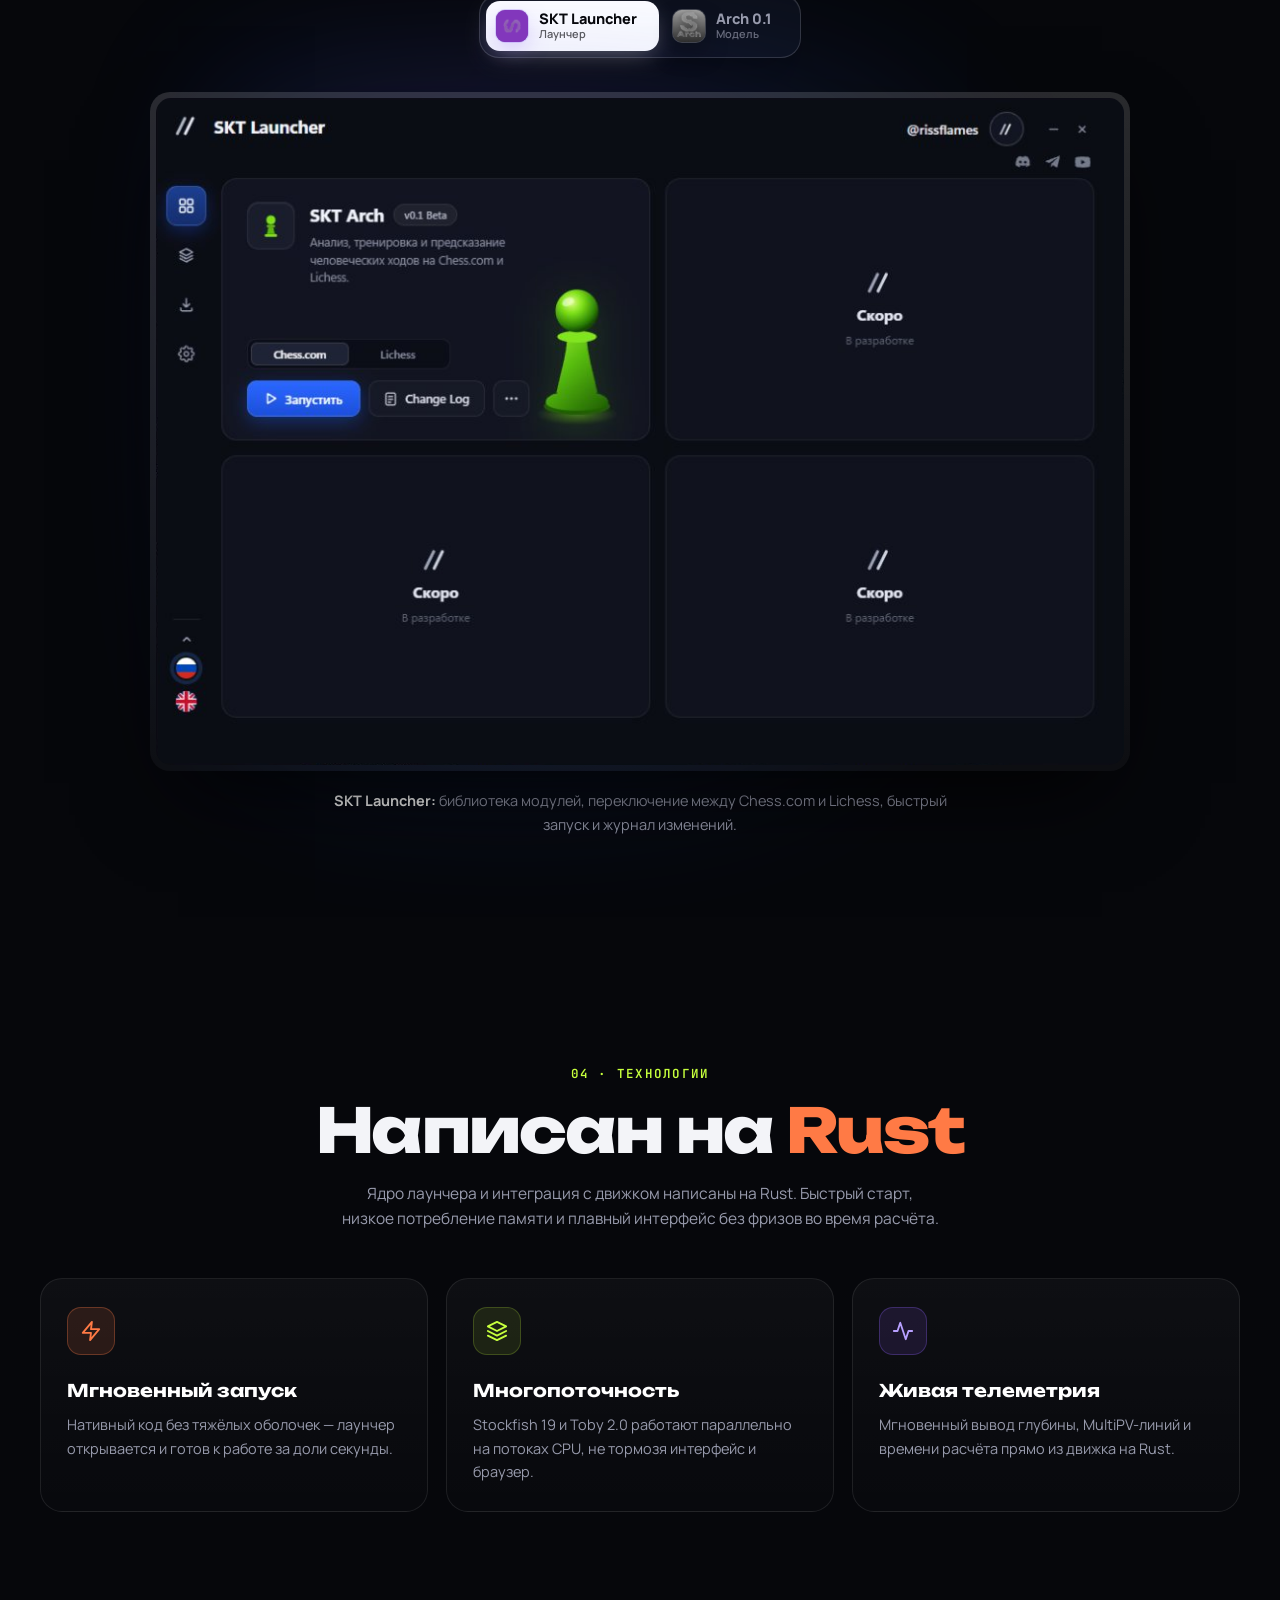
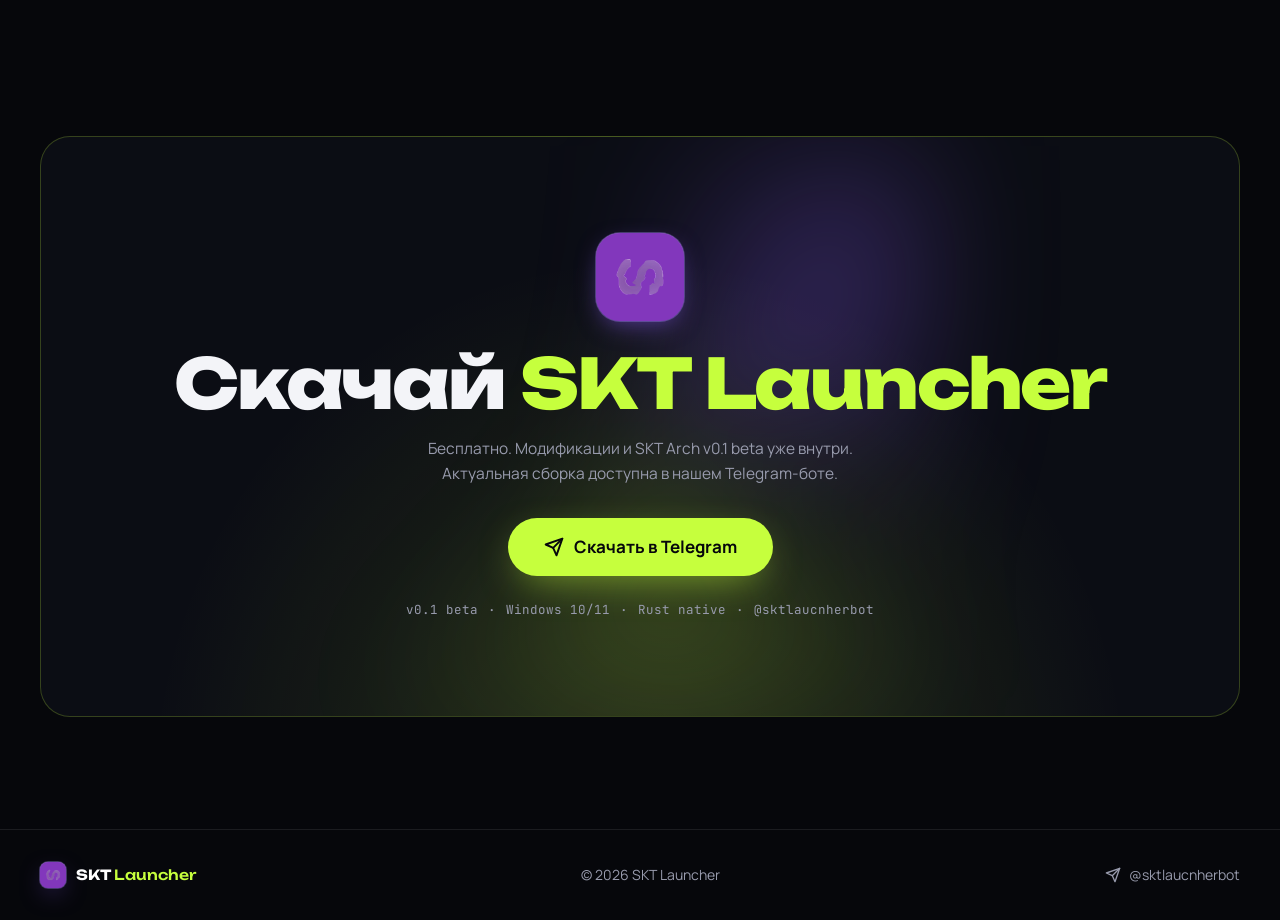
==== commit 77b5b61a: "Fix broken cache/scroll, add real 3D Three.js floating chess scene, rebuild analysis & switcher, pol" ====
--- a/index.html
+++ b/index.html
@@ -4,20 +4,20 @@
   <meta charset="UTF-8" />
   <meta name="viewport" content="width=device-width, initial-scale=1.0, viewport-fit=cover" />
   <title>SKT Launcher — шахматный лаунчер на Rust</title>
-  <meta name="description" content="SKT Launcher — шахматный лаунчер на Rust. Модификации для Chess.com и Lichess и бесплатная модель анализа SKT Arch v0.1 beta на Stockfish 19 и нейросети." />
-  <meta name="theme-color" content="#07070a" />
+  <meta name="description" content="SKT Launcher — быстрый шахматный лаунчер на Rust. Модификации для Chess.com и Lichess и бесплатная модель анализа SKT Arch v0.1 beta на базе Stockfish 19 и нейросети Toby." />
+  <meta name="theme-color" content="#06070b" />
   <meta property="og:title" content="SKT Launcher" />
-  <meta property="og:description" content="Шахматный лаунчер на Rust. SKT Arch: Stockfish 19 + нейросеть. Бесплатно." />
+  <meta property="og:description" content="Шахматный лаунчер на Rust. SKT Arch v0.1 beta: Stockfish 19 + нейросеть. Бесплатно." />
   <meta property="og:image" content="assets/logo-launcher.png" />
   <link rel="icon" type="image/png" href="assets/logo-launcher.png" />
   <link rel="preconnect" href="https://fonts.googleapis.com" />
   <link rel="preconnect" href="https://fonts.gstatic.com" crossorigin />
-  <link href="https://fonts.googleapis.com/css2?family=Unbounded:wght@500;700;800&family=Manrope:wght@400;500;600;700&family=JetBrains+Mono:wght@400;600&display=swap" rel="stylesheet" />
-  <link rel="stylesheet" href="style.css" />
+  <link href="https://fonts.googleapis.com/css2?family=Unbounded:wght@500;700;800&family=Manrope:wght@400;500;600;700;800&family=JetBrains+Mono:wght@400;500;600&display=swap" rel="stylesheet" />
+  <link rel="stylesheet" href="style.css?v=3" />
 </head>
 <body>
-  <!-- Icon sprite (Lucide icon set, stroke icons) -->
-  <svg width="0" height="0" style="position:absolute" aria-hidden="true">
+  <!-- Lucide stroke icon sprite (Figma Community open icon set) -->
+  <svg width="0" height="0" style="position:absolute;width:0;height:0;overflow:hidden" aria-hidden="true">
     <defs>
       <symbol id="i-zap" viewBox="0 0 24 24"><path d="M13 2 3 14h9l-1 8 10-12h-9l1-8z"/></symbol>
       <symbol id="i-cpu" viewBox="0 0 24 24"><rect x="4" y="4" width="16" height="16" rx="2"/><rect x="9" y="9" width="6" height="6"/><path d="M15 2v2M15 20v2M2 15h2M2 9h2M20 15h2M20 9h2M9 2v2M9 20v2"/></symbol>
@@ -29,11 +29,16 @@
       <symbol id="i-plus" viewBox="0 0 24 24"><path d="M5 12h14M12 5v14"/></symbol>
       <symbol id="i-sliders" viewBox="0 0 24 24"><path d="M21 4h-7M10 4H3M21 12h-9M8 12H3M21 20h-5M12 20H3M14 2v4M8 10v4M16 18v4"/></symbol>
       <symbol id="i-user" viewBox="0 0 24 24"><circle cx="12" cy="8" r="5"/><path d="M20 21a8 8 0 0 0-16 0"/></symbol>
-      <symbol id="i-clock" viewBox="0 0 24 24"><circle cx="12" cy="12" r="10"/><path d="M12 6v6l4 2"/></symbol>
       <symbol id="i-gift" viewBox="0 0 24 24"><rect x="3" y="8" width="18" height="4" rx="1"/><path d="M12 8v13M19 12v7a2 2 0 0 1-2 2H7a2 2 0 0 1-2-2v-7"/><path d="M7.5 8a2.5 2.5 0 0 1 0-5C10 3 12 8 12 8s2-5 4.5-5a2.5 2.5 0 0 1 0 5"/></symbol>
       <symbol id="i-activity" viewBox="0 0 24 24"><path d="M22 12h-4l-3 9L9 3l-3 9H2"/></symbol>
       <symbol id="i-layers" viewBox="0 0 24 24"><path d="m12 2 10 5-10 5L2 7z"/><path d="m2 17 10 5 10-5"/><path d="m2 12 10 5 10-5"/></symbol>
-      <symbol id="i-arrow" viewBox="0 0 24 24"><path d="M5 12h14M13 6l6 6-6 6"/></symbol>
+      <symbol id="i-play" viewBox="0 0 24 24"><polygon points="6 3 20 12 6 21 6 3"/></symbol>
+      <symbol id="i-pause" viewBox="0 0 24 24"><rect x="6" y="4" width="4" height="16" rx="1"/><rect x="14" y="4" width="4" height="16" rx="1"/></symbol>
+      <symbol id="i-step" viewBox="0 0 24 24"><polygon points="5 4 15 12 5 20 5 4"/><line x1="19" y1="5" x2="19" y2="19"/></symbol>
+      <symbol id="i-rotate" viewBox="0 0 24 24"><path d="M3 12a9 9 0 1 0 3-6.7L3 8"/><path d="M3 3v5h5"/></symbol>
+      <symbol id="i-maximize" viewBox="0 0 24 24"><path d="M15 3h6v6M9 21H3v-6M21 3l-7 7M3 21l7-7"/></symbol>
+      <symbol id="i-x" viewBox="0 0 24 24"><path d="M18 6 6 18M6 6l12 12"/></symbol>
+      <symbol id="i-move3d" viewBox="0 0 24 24"><path d="M12 2 2 7l10 5 10-5-10-5z"/><path d="M2 17l10 5 10-5"/><path d="M12 12v10"/></symbol>
     </defs>
   </svg>
 
@@ -43,58 +48,93 @@
   <!-- NAV -->
   <header class="nav" id="nav">
     <a href="#top" class="nav__logo">
-      <img src="assets/logo-launcher.png" alt="" width="34" height="34" /> SKT <b>Launcher</b>
+      <span class="logo-mark logo-mark--launcher logo-mark--sm">
+        <img src="assets/logo-launcher.png" alt="SKT Launcher" width="38" height="38" />
+      </span>
+      <span class="nav__name">SKT <b>Launcher</b></span>
     </a>
+
     <nav class="nav__links" id="navLinks">
       <a href="#mods">Модификации</a>
       <a href="#arch">SKT Arch</a>
       <a href="#preview">Интерфейс</a>
-      <a href="#" class="js-download">Скачать</a>
+      <a href="#rust">Rust</a>
+      <a href="https://t.me/sktlaucnherbot" target="_blank" rel="noopener" class="nav__mobile-cta js-download">
+        <svg class="ic" width="18" height="18"><use href="#i-send"/></svg>
+        Скачать в Telegram
+      </a>
     </nav>
-    <a href="#" class="btn btn--small nav__cta js-download">Скачать</a>
-    <button class="burger" id="burger" aria-label="Меню"><span></span><span></span></button>
+
+    <a href="https://t.me/sktlaucnherbot" target="_blank" rel="noopener" class="btn btn--small nav__cta js-download">
+      <svg class="ic" width="16" height="16"><use href="#i-download"/></svg>
+      Скачать
+    </a>
+
+    <button class="burger" id="burger" type="button" aria-label="Меню" aria-expanded="false">
+      <span></span><span></span>
+    </button>
   </header>
 
   <main id="top">
     <!-- HERO -->
     <section class="hero">
       <div class="hero__content">
-        <div class="badge reveal">
-          <span class="badge__dot"></span> SKT Arch v0.1 beta уже в лаунчере
-        </div>
+        <div class="badge hero-in" style="--hi:0">
+          <span class="badge__dot"></span>
+          <span>SKT Arch v0.1 beta уже в лаунчере</span>
+        </div>
+
         <h1 class="hero__title" id="heroTitle">
           <span class="split">SKT</span>
           <span class="split split--accent">Launcher</span>
         </h1>
-        <p class="hero__sub reveal">
-          Лаунчер для шахматистов: модификации для Chess.com и Lichess и встроенная
-          модель анализа <b>SKT Arch</b> на <b>Stockfish&nbsp;19</b> и нейросети.
-          Написан на <b>Rust</b>, поэтому запускается и работает быстро.
+
+        <p class="hero__sub hero-in" style="--hi:2">
+          Лаунчер для шахматистов: модификации для <b>Chess.com</b> и <b>Lichess</b> и
+          встроенная бесплатная модель анализа <b>SKT Arch</b> на <b>Stockfish&nbsp;19</b>
+          и нейросети Toby. Написан на <b>Rust</b> — работает мгновенно.
         </p>
-        <div class="hero__actions reveal">
-          <a href="#" class="btn btn--primary magnetic js-download">
-            <svg class="ic"><use href="#i-download"/></svg>
+
+        <div class="hero__actions hero-in" style="--hi:3">
+          <a href="https://t.me/sktlaucnherbot" target="_blank" rel="noopener" class="btn btn--primary magnetic js-download">
+            <span class="btn__shine" aria-hidden="true"></span>
+            <svg class="ic" width="20" height="20"><use href="#i-download"/></svg>
             Скачать бесплатно
           </a>
-          <a href="#preview" class="btn btn--ghost magnetic">Посмотреть интерфейс</a>
-        </div>
-        <div class="hero__meta reveal">
-          <span><svg class="ic ic--rust"><use href="#i-zap"/></svg>Rust core</span>
-          <span><svg class="ic"><use href="#i-cpu"/></svg>Stockfish 19</span>
-          <span><svg class="ic ic--violet"><use href="#i-brain"/></svg>Neural Net</span>
-        </div>
-      </div>
-
-      <div class="hero__visual" id="heroVisual">
-        <div class="glow glow--1"></div>
-        <div class="glow glow--2"></div>
-        <div class="board3d" id="board3d"></div>
-        <div class="orbit"></div>
-        <div class="float-card float-card--eval">
-          <small>EVAL</small><b>+1.24</b><em>depth 18</em>
-        </div>
-        <div class="float-card float-card--move">
-          <small>BEST</small><b>Nf3</b><em>520 ms</em>
+          <a href="#preview" class="btn btn--ghost magnetic">
+            Как выглядит
+          </a>
+        </div>
+
+        <div class="hero__meta hero-in" style="--hi:4">
+          <span><svg class="ic ic--rust" width="16" height="16"><use href="#i-zap"/></svg>Rust core</span>
+          <span><svg class="ic ic--lime" width="16" height="16"><use href="#i-cpu"/></svg>Stockfish 19</span>
+          <span><svg class="ic ic--violet" width="16" height="16"><use href="#i-brain"/></svg>Neural Net</span>
+        </div>
+      </div>
+
+      <!-- REAL 3D WEBGL FLOATING CHESSBOARD & FLYING PIECES -->
+      <div class="hero__stage" id="heroStage">
+        <div class="stage-glow stage-glow--violet" aria-hidden="true"></div>
+        <div class="stage-glow stage-glow--lime" aria-hidden="true"></div>
+
+        <div class="chess3d" id="chess3dWrap" title="Потяни, чтобы покрутить 3D-доску"></div>
+
+        <div class="hud-card hud-card--eval" id="hudEval">
+          <small>EVAL</small>
+          <b id="hudEvalVal">+1.24</b>
+          <em id="hudEvalDepth">18 ply</em>
+        </div>
+
+        <div class="hud-card hud-card--move" id="hudMove">
+          <small>BEST MOVE</small>
+          <b id="hudMoveVal">Nf3</b>
+          <em id="hudMoveMs">440 ms</em>
+        </div>
+
+        <div class="stage-hint mono">
+          <svg class="ic" width="14" height="14"><use href="#i-move3d"/></svg>
+          3D · покрути доску
         </div>
       </div>
     </section>
@@ -102,40 +142,57 @@
     <!-- MARQUEE -->
     <div class="marquee" aria-hidden="true">
       <div class="marquee__track">
-        <span>Rust</span><i>/</i><span>Stockfish 19</span><i>/</i><span>Нейросеть</span><i>/</i><span>SKT Arch v0.1</span><i>/</i><span>Chess.com</span><i>/</i><span>Lichess</span><i>/</i>
-        <span>Rust</span><i>/</i><span>Stockfish 19</span><i>/</i><span>Нейросеть</span><i>/</i><span>SKT Arch v0.1</span><i>/</i><span>Chess.com</span><i>/</i><span>Lichess</span><i>/</i>
+        <span>Rust</span><i>/</i><span>Stockfish 19</span><i>/</i><span>Toby AI</span><i>/</i><span>SKT Arch v0.1</span><i>/</i><span>Chess.com</span><i>/</i><span>Lichess</span><i>/</i>
+        <span>Rust</span><i>/</i><span>Stockfish 19</span><i>/</i><span>Toby AI</span><i>/</i><span>SKT Arch v0.1</span><i>/</i><span>Chess.com</span><i>/</i><span>Lichess</span><i>/</i>
       </div>
     </div>
 
     <!-- MODS -->
     <section class="section" id="mods">
       <div class="section__head">
-        <span class="eyebrow reveal">Модификации</span>
+        <span class="eyebrow reveal">01 · Модификации</span>
         <h2 class="section__title reveal">Моды для сервисов,<br /><span class="accent">где ты играешь</span></h2>
         <p class="section__lead reveal">
-          Выбери сервис в лаунчере и запусти мод одной кнопкой.
-          Анализ, тренировка и предсказание человеческих ходов — прямо в партии.
+          Выбери площадку внутри лаунчера и запускай модуль одной кнопкой.
+          Анализ позиций, тренировка и предсказание человеческих ходов прямо во время партии.
         </p>
       </div>
 
       <div class="cards">
         <article class="card tilt reveal">
-          <div class="card__icon"><svg class="ic"><use href="#i-pawn"/></svg></div>
+          <div class="card__top">
+            <div class="card__icon"><svg class="ic" width="24" height="24"><use href="#i-pawn"/></svg></div>
+            <span class="card__tag card__tag--live"><i></i>доступно</span>
+          </div>
           <h3>Chess.com</h3>
-          <p>Анализ позиции и подсказки SKT Arch поверх доски, тренировка и предсказание ходов соперника.</p>
-          <span class="card__tag">доступно</span>
+          <p>Подсказки и анализ SKT Arch поверх доски, тренировка дебютов и прогноз ходов соперника.</p>
+          <div class="card__pills mono">
+            <span>Анализ</span><span>Toby ИИ</span><span>MultiPV</span>
+          </div>
         </article>
+
         <article class="card tilt reveal">
-          <div class="card__icon"><svg class="ic"><use href="#i-crown"/></svg></div>
+          <div class="card__top">
+            <div class="card__icon"><svg class="ic" width="24" height="24"><use href="#i-crown"/></svg></div>
+            <span class="card__tag card__tag--live"><i></i>доступно</span>
+          </div>
           <h3>Lichess</h3>
-          <p>Тот же набор инструментов для Lichess. Переключение между сервисами — в один клик.</p>
-          <span class="card__tag">доступно</span>
+          <p>Полный набор инструментов для Lichess. Переключение между сервисами — в один клик.</p>
+          <div class="card__pills mono">
+            <span>Анализ</span><span>Тренировка</span><span>Дебюты</span>
+          </div>
         </article>
+
         <article class="card card--soon tilt reveal">
-          <div class="card__icon"><svg class="ic"><use href="#i-plus"/></svg></div>
+          <div class="card__top">
+            <div class="card__icon"><svg class="ic" width="24" height="24"><use href="#i-plus"/></svg></div>
+            <span class="card__tag">скоро</span>
+          </div>
           <h3>Новые модули</h3>
-          <p>Следующие модификации уже в разработке и появятся в лаунчере с обновлениями.</p>
-          <span class="card__tag">скоро</span>
+          <p>Дополнительные модификации и плагины уже в разработке и появятся с обновлениями лаунчера.</p>
+          <div class="card__pills mono">
+            <span>В разработке</span>
+          </div>
         </article>
       </div>
     </section>
@@ -145,121 +202,246 @@
       <div class="arch__grid">
         <div class="arch__text">
           <div class="arch__brand reveal">
-            <img src="assets/logo-arch.png" alt="Логотип SKT Arch" width="72" height="72" />
-            <span class="eyebrow">Модель для анализа</span>
-          </div>
+            <span class="logo-mark logo-mark--arch logo-mark--lg">
+              <img src="assets/logo-arch.png" alt="Логотип SKT Arch" width="76" height="76" />
+            </span>
+            <div class="arch__brand-meta">
+              <span class="eyebrow">02 · Модель для анализа</span>
+              <span class="arch__pill mono">бесплатно · встроена</span>
+            </div>
+          </div>
+
           <h2 class="section__title reveal">SKT Arch<br /><span class="accent">v0.1 beta</span></h2>
+
           <p class="section__lead reveal">
-            Бесплатная модель для анализа партий. Stockfish&nbsp;19 считает варианты,
-            а нейросеть подсказывает, какие линии смотреть в первую очередь и как сыграл бы
-            человек. Анализ получается глубоким и при этом быстрым.
+            Продвинутая бесплатная модель для шахматного анализа. <b>Stockfish&nbsp;19</b>
+            просчитывает глубокую тактику, а нейросеть <b>Toby</b> оценивает человеческую логику
+            и ускоряет поиск сильнейших продолжений.
           </p>
+
           <ul class="features">
-            <li class="reveal"><svg class="ic"><use href="#i-cpu"/></svg><div><b>Stockfish 19</b><p>Точный расчёт вариантов, несколько линий MultiPV одновременно.</p></div></li>
-            <li class="reveal"><svg class="ic"><use href="#i-user"/></svg><div><b>Нейросеть Toby</b><p>Предсказывает человеческие ходы и ускоряет поиск сильнейшего продолжения.</p></div></li>
-            <li class="reveal"><svg class="ic"><use href="#i-sliders"/></svg><div><b>Гибкая настройка</b><p>Глубина поиска, потоки, лимит времени, размер Hash — под твой ПК.</p></div></li>
-            <li class="reveal"><svg class="ic"><use href="#i-gift"/></svg><div><b>Бесплатно</b><p>Без подписок. Модель уже встроена в лаунчер.</p></div></li>
+            <li class="reveal">
+              <span class="feat-ic"><svg class="ic" width="20" height="20"><use href="#i-cpu"/></svg></span>
+              <div><b>Stockfish 19</b><p>Точный просчёт вариантов и до 6 линий MultiPV одновременно.</p></div>
+            </li>
+            <li class="reveal">
+              <span class="feat-ic feat-ic--violet"><svg class="ic" width="20" height="20"><use href="#i-user"/></svg></span>
+              <div><b>Нейросеть Toby</b><p>Предсказывает естественные человеческие ходы и ускоряет поиск.</p></div>
+            </li>
+            <li class="reveal">
+              <span class="feat-ic"><svg class="ic" width="20" height="20"><use href="#i-sliders"/></svg></span>
+              <div><b>Гибкая настройка</b><p>Глубина, потоки, лимит времени, Hash и расчёт на ходу соперника.</p></div>
+            </li>
+            <li class="reveal">
+              <span class="feat-ic"><svg class="ic" width="20" height="20"><use href="#i-gift"/></svg></span>
+              <div><b>Полностью бесплатно</b><p>Без подписок и ограничений — модель уже в SKT Launcher.</p></div>
+            </li>
           </ul>
         </div>
 
-        <div class="analysis reveal">
+        <!-- LIVE INTERACTIVE ANALYSIS PANEL -->
+        <div class="analysis reveal" id="analysisCard">
           <div class="analysis__top">
-            <img src="assets/logo-arch.png" alt="" width="22" height="22" />
-            <span>SKT Arch · анализ</span>
-            <span class="live"><i></i>LIVE</span>
-          </div>
+            <span class="logo-mark logo-mark--arch logo-mark--xs">
+              <img src="assets/logo-arch.png" alt="" width="24" height="24" />
+            </span>
+            <span class="analysis__title mono">SKT Arch 0.1 · live</span>
+            <span class="live mono"><i></i>LIVE</span>
+            <div class="analysis__controls">
+              <button type="button" id="btnPlay" class="ctrl-btn" title="Пауза / Старт" aria-label="Пауза">
+                <svg class="ic" width="14" height="14"><use href="#i-pause"/></svg>
+              </button>
+              <button type="button" id="btnStep" class="ctrl-btn" title="Следующий ход" aria-label="Следующий ход">
+                <svg class="ic" width="14" height="14"><use href="#i-step"/></svg>
+              </button>
+              <button type="button" id="btnReset" class="ctrl-btn" title="Сначала" aria-label="Сначала">
+                <svg class="ic" width="14" height="14"><use href="#i-rotate"/></svg>
+              </button>
+            </div>
+          </div>
+
           <div class="analysis__body">
-            <div class="evalbar"><div class="evalbar__fill" id="evalFill"></div><span id="evalText">0.0</span></div>
+            <div class="evalbar" aria-label="Оценка позиции">
+              <div class="evalbar__fill" id="evalFill"></div>
+              <span id="evalText">+0.30</span>
+            </div>
             <div class="miniboard" id="miniboard"></div>
           </div>
+
           <div class="analysis__info">
-            <div class="stat"><small>Глубина</small><b id="depth">0</b></div>
-            <div class="stat"><small>Узлов/с</small><b id="nps">0</b></div>
-            <div class="stat"><small>Лучший ход</small><b id="best">—</b></div>
-          </div>
-          <div class="analysis__line mono" id="pv">Ожидание позиции…</div>
-          <div class="analysis__engines">
+            <div class="stat"><small>Глубина</small><b id="depth">18 ply</b></div>
+            <div class="stat"><small>Узлов/с</small><b id="nps">2.6M</b></div>
+            <div class="stat"><small>Лучший ход</small><b id="best" class="accent">e4</b></div>
+          </div>
+
+          <div class="analysis__lines mono">
+            <div class="pv-row pv-row--sf">
+              <span class="pv-badge">SF19</span>
+              <span class="pv-text" id="pvSf">1.e4 e5 2.Nf3 Nc6 3.Bc4 Bc5</span>
+            </div>
+            <div class="pv-row pv-row--nn">
+              <span class="pv-badge">TOBY</span>
+              <span class="pv-text" id="pvToby">Человеческий ход: e4 · 74%</span>
+            </div>
+          </div>
+
+          <div class="analysis__engines mono">
             <span class="chip">Stockfish 19</span>
             <span class="plus">+</span>
-            <span class="chip chip--nn">Нейросеть</span>
+            <span class="chip chip--nn">Toby 2.0</span>
             <span class="plus">=</span>
-            <span class="chip chip--arch"><img src="assets/logo-arch.png" alt="" width="18" height="18" />SKT Arch</span>
-          </div>
-        </div>
-      </div>
-    </section>
-
-    <!-- PREVIEW -->
+            <span class="chip chip--arch">
+              <span class="logo-mark logo-mark--arch logo-mark--xxs"><img src="assets/logo-arch.png" alt="" width="18" height="18" /></span>
+              SKT Arch
+            </span>
+          </div>
+        </div>
+      </div>
+    </section>
+
+    <!-- PREVIEW SWITCHER -->
     <section class="section preview" id="preview">
       <div class="section__head center">
-        <span class="eyebrow reveal">Интерфейс</span>
+        <span class="eyebrow reveal">03 · Интерфейс</span>
         <h2 class="section__title reveal">Как это <span class="accent">выглядит</span></h2>
-      </div>
-
-      <div class="switch reveal" role="tablist" id="switch">
-        <span class="switch__pill" id="switchPill"></span>
-        <button class="switch__btn active" role="tab" aria-selected="true" data-tab="launcher">
-          <img src="assets/logo-launcher.png" alt="" width="24" height="24" /> SKT Launcher
-        </button>
-        <button class="switch__btn" role="tab" aria-selected="false" data-tab="arch">
-          <img src="assets/logo-arch.png" alt="" width="24" height="24" /> Arch 0.1
-        </button>
-      </div>
-
-      <div class="shots reveal">
-        <figure class="shot active" data-shot="launcher">
-          <img src="assets/ui-launcher.png" alt="Главный экран SKT Launcher" width="980" height="676" loading="lazy" />
-          <figcaption>Главный экран: модули, выбор сервиса (Chess.com / Lichess), запуск и changelog.</figcaption>
-        </figure>
-        <figure class="shot" data-shot="arch">
-          <img src="assets/ui-arch.png" alt="Панель движка SKT Arch" width="800" height="604" loading="lazy" />
-          <figcaption>Панель SKT Arch: настройки движка, предсказатель Toby и телеметрия в реальном времени.</figcaption>
-        </figure>
+        <p class="section__lead reveal">
+          Переключай вкладки, чтобы посмотреть главный экран лаунчера и панель настроек модели Arch 0.1.
+        </p>
+      </div>
+
+      <div class="switch-wrap reveal">
+        <div class="switch" role="tablist" aria-label="Просмотр интерфейса" id="switch">
+          <span class="switch__pill" id="switchPill" aria-hidden="true"></span>
+
+          <button class="switch__btn active" type="button" role="tab" aria-selected="true" data-tab="launcher">
+            <span class="logo-mark logo-mark--launcher logo-mark--tab">
+              <img src="assets/logo-launcher.png" alt="" width="30" height="30" />
+            </span>
+            <span class="switch__labels">
+              <b>SKT Launcher</b>
+              <small>Лаунчер</small>
+            </span>
+          </button>
+
+          <button class="switch__btn" type="button" role="tab" aria-selected="false" data-tab="arch">
+            <span class="logo-mark logo-mark--arch logo-mark--tab">
+              <img src="assets/logo-arch.png" alt="" width="30" height="30" />
+            </span>
+            <span class="switch__labels">
+              <b>Arch 0.1</b>
+              <small>Модель</small>
+            </span>
+          </button>
+        </div>
+      </div>
+
+      <div class="showcase reveal" id="showcase" data-active="launcher">
+        <div class="showcase__aura" aria-hidden="true"></div>
+        <div class="shots">
+          <figure class="shot active" data-shot="launcher">
+            <div class="shot__frame js-zoom" data-src="assets/ui-launcher.png" data-cap="SKT Launcher — главный экран">
+              <img src="assets/ui-launcher.png" alt="Главный экран SKT Launcher" width="980" height="676" />
+              <span class="shot__zoom-hint mono"><svg class="ic" width="14" height="14"><use href="#i-maximize"/></svg>Увеличить</span>
+            </div>
+            <figcaption>
+              <b>SKT Launcher:</b> библиотека модулей, переключение между Chess.com и Lichess, быстрый запуск и журнал изменений.
+            </figcaption>
+          </figure>
+
+          <figure class="shot" data-shot="arch">
+            <div class="shot__frame js-zoom" data-src="assets/ui-arch.png" data-cap="SKT Arch 0.1 beta — панель движка">
+              <img src="assets/ui-arch.png" alt="Панель движка SKT Arch 0.1" width="800" height="604" />
+              <span class="shot__zoom-hint mono"><svg class="ic" width="14" height="14"><use href="#i-maximize"/></svg>Увеличить</span>
+            </div>
+            <figcaption>
+              <b>SKT Arch 0.1 beta:</b> ядро Stockfish 19, предсказатель Toby 2.0, глубина, потоки, MultiPV и телеметрия Rust в реальном времени.
+            </figcaption>
+          </figure>
+        </div>
       </div>
     </section>
 
     <!-- RUST -->
     <section class="section rust" id="rust">
       <div class="section__head center">
-        <span class="eyebrow reveal">Технологии</span>
+        <span class="eyebrow reveal">04 · Технологии</span>
         <h2 class="section__title reveal">Написан на <span class="rust-word">Rust</span></h2>
         <p class="section__lead reveal">
-          Ядро лаунчера и связка с движком написаны на Rust. Быстрый запуск,
-          экономное потребление памяти и отзывчивый интерфейс даже во время анализа.
+          Ядро лаунчера и интеграция с движком написаны на Rust. Быстрый старт,
+          низкое потребление памяти и плавный интерфейс без фризов во время расчёта.
         </p>
       </div>
 
       <div class="tech">
-        <div class="tech__item reveal"><svg class="ic ic--rust"><use href="#i-zap"/></svg><b>Быстрый старт</b><p>Нативный код без тяжёлых зависимостей — лаунчер открывается сразу.</p></div>
-        <div class="tech__item reveal"><svg class="ic"><use href="#i-layers"/></svg><b>Многопоточность</b><p>Stockfish использует несколько потоков, интерфейс при этом не подвисает.</p></div>
-        <div class="tech__item reveal"><svg class="ic"><use href="#i-activity"/></svg><b>Телеметрия движка</b><p>Видно, что считает движок прямо сейчас: глубина, линии, время.</p></div>
+        <div class="tech__item tilt reveal">
+          <div class="tech__icon tech__icon--rust"><svg class="ic" width="24" height="24"><use href="#i-zap"/></svg></div>
+          <b>Мгновенный запуск</b>
+          <p>Нативный код без тяжёлых оболочек — лаунчер открывается и готов к работе за доли секунды.</p>
+        </div>
+        <div class="tech__item tilt reveal">
+          <div class="tech__icon"><svg class="ic" width="24" height="24"><use href="#i-layers"/></svg></div>
+          <b>Многопоточность</b>
+          <p>Stockfish 19 и Toby 2.0 работают параллельно на потоках CPU, не тормозя интерфейс и браузер.</p>
+        </div>
+        <div class="tech__item tilt reveal">
+          <div class="tech__icon tech__icon--violet"><svg class="ic" width="24" height="24"><use href="#i-activity"/></svg></div>
+          <b>Живая телеметрия</b>
+          <p>Мгновенный вывод глубины, MultiPV-линий и времени расчёта прямо из движка на Rust.</p>
+        </div>
       </div>
     </section>
 
     <!-- DOWNLOAD -->
     <section class="section download" id="download">
       <div class="download__box reveal">
-        <div class="download__glow"></div>
-        <img class="download__logo" src="assets/logo-launcher.png" alt="Логотип SKT Launcher" width="96" height="96" />
+        <div class="download__glow" aria-hidden="true"></div>
+        <span class="logo-mark logo-mark--launcher logo-mark--xl download__logo">
+          <img src="assets/logo-launcher.png" alt="Логотип SKT Launcher" width="88" height="88" />
+        </span>
         <h2 class="download__title">Скачай <span class="accent">SKT Launcher</span></h2>
-        <p class="section__lead">Бесплатно. Модификации и SKT Arch v0.1 beta уже внутри.<br />Лаунчер выдаёт наш Telegram-бот.</p>
-        <a href="#" class="btn btn--primary btn--xl magnetic js-download">
-          <svg class="ic"><use href="#i-send"/></svg>
+        <p class="section__lead">
+          Бесплатно. Модификации и SKT Arch v0.1 beta уже внутри.<br />
+          Актуальная сборка доступна в нашем Telegram-боте.
+        </p>
+        <a href="https://t.me/sktlaucnherbot" target="_blank" rel="noopener" class="btn btn--primary btn--xl magnetic js-download">
+          <span class="btn__shine" aria-hidden="true"></span>
+          <svg class="ic" width="22" height="22"><use href="#i-send"/></svg>
           Скачать в Telegram
         </a>
         <div class="download__meta mono">
-          <span>v0.1 beta</span><span>·</span><span>Windows</span><span>·</span><span id="botName"></span>
+          <span>v0.1 beta</span><span>·</span><span>Windows 10/11</span><span>·</span><span>Rust native</span><span>·</span><span id="botName">@sktlaucnherbot</span>
         </div>
       </div>
     </section>
   </main>
 
   <footer class="footer">
-    <div class="footer__logo"><img src="assets/logo-launcher.png" alt="" width="28" height="28" /> SKT <b>Launcher</b></div>
-    <p>© <span id="year"></span> SKT Launcher</p>
-    <a href="#" class="footer__link js-download"><svg class="ic"><use href="#i-send"/></svg><span class="js-bot"></span></a>
+    <div class="footer__logo">
+      <span class="logo-mark logo-mark--launcher logo-mark--xs">
+        <img src="assets/logo-launcher.png" alt="" width="28" height="28" />
+      </span>
+      <span>SKT <b>Launcher</b></span>
+    </div>
+    <p>© <span id="year">2026</span> SKT Launcher</p>
+    <a href="https://t.me/sktlaucnherbot" target="_blank" rel="noopener" class="footer__link js-download">
+      <svg class="ic" width="16" height="16"><use href="#i-send"/></svg>
+      <span class="js-bot">@sktlaucnherbot</span>
+    </a>
   </footer>
 
-  <script src="script.js"></script>
+  <!-- Lightbox for screenshots -->
+  <div class="lightbox" id="lightbox" aria-hidden="true">
+    <button type="button" class="lightbox__close" id="lightboxClose" aria-label="Закрыть">
+      <svg class="ic" width="22" height="22"><use href="#i-x"/></svg>
+    </button>
+    <figure class="lightbox__inner">
+      <img id="lightboxImg" src="" alt="" />
+      <figcaption id="lightboxCap"></figcaption>
+    </figure>
+  </div>
+
+  <script src="vendor/three.min.js?v=3"></script>
+  <script src="chess3d.js?v=3"></script>
+  <script src="script.js?v=3"></script>
 </body>
 </html>
--- a/style.css
+++ b/style.css
@@ -1,325 +1,1199 @@
 :root {
-  --bg: #07070a;
-  --line: rgba(255, 255, 255, 0.08);
-  --text: #f4f4f6;
-  --muted: #9a9aa8;
+  --bg: #06070b;
+  --surface: #0c0e16;
+  --surface-2: #121521;
+  --line: rgba(255, 255, 255, 0.085);
+  --line-strong: rgba(255, 255, 255, 0.16);
+  --text: #f3f4f8;
+  --muted: #989bad;
   --accent: #c6ff3d;
-  --violet: #8b6cff;
+  --violet: #8b5cf6;
+  --violet-soft: #b8a0ff;
   --rust: #ff7a45;
   --radius: 22px;
-  --font-display: "Unbounded", system-ui, sans-serif;
-  --font-body: "Manrope", system-ui, sans-serif;
+  --font-display: "Unbounded", system-ui, -apple-system, sans-serif;
+  --font-body: "Manrope", system-ui, -apple-system, sans-serif;
   --font-mono: "JetBrains Mono", ui-monospace, monospace;
-  --ease: cubic-bezier(0.2, 0.8, 0.2, 1);
+  --ease: cubic-bezier(0.22, 1, 0.36, 1);
+  --spring: cubic-bezier(0.34, 1.56, 0.64, 1);
   --pad: max(24px, calc((100vw - 1200px) / 2));
 }
 
 *, *::before, *::after { box-sizing: border-box; margin: 0; padding: 0; }
 html { scroll-behavior: smooth; -webkit-text-size-adjust: 100%; }
-body { background: var(--bg); color: var(--text); font-family: var(--font-body); line-height: 1.6; overflow-x: hidden; -webkit-font-smoothing: antialiased; }
+body {
+  background: var(--bg);
+  color: var(--text);
+  font-family: var(--font-body);
+  font-size: 16px;
+  line-height: 1.6;
+  overflow-x: clip;
+  -webkit-font-smoothing: antialiased;
+}
 a { color: inherit; text-decoration: none; }
 b { font-weight: 700; color: #fff; }
 img { display: block; max-width: 100%; }
+button { font: inherit; color: inherit; }
 .mono { font-family: var(--font-mono); }
 .accent { color: var(--accent); }
-::selection { background: var(--accent); color: #000; }
-
-.ic { width: 1.15em; height: 1.15em; flex-shrink: 0; fill: none; stroke: currentColor; stroke-width: 2; stroke-linecap: round; stroke-linejoin: round; }
+::selection { background: var(--accent); color: #050507; }
+
+/* ---------- Stroke Icons (Lucide) ---------- */
+.ic {
+  display: inline-block;
+  width: 20px;
+  height: 20px;
+  flex-shrink: 0;
+  fill: none;
+  stroke: currentColor;
+  stroke-width: 2;
+  stroke-linecap: round;
+  stroke-linejoin: round;
+  vertical-align: middle;
+}
 .ic--rust { color: var(--rust); }
-.ic--violet { color: #b4a2ff; }
-
-/* ---------- Progress, bg ---------- */
-.progress { position: fixed; top: 0; left: 0; height: 2px; width: 100%; transform-origin: 0 50%; transform: scaleX(0); background: var(--accent); z-index: 200; }
-#bg { position: fixed; inset: 0; width: 100%; height: 100%; z-index: -1; opacity: .7; }
-
-/* ---------- Nav ---------- */
+.ic--lime { color: var(--accent); }
+.ic--violet { color: var(--violet-soft); }
+
+/* ---------- Crisp Logo Mark Treatment (trims PNG white edge & adds depth) ---------- */
+.logo-mark {
+  position: relative;
+  display: inline-grid;
+  place-items: center;
+  flex-shrink: 0;
+  overflow: hidden;
+  border-radius: 26%;
+  box-shadow:
+    inset 0 1px 0 rgba(255, 255, 255, 0.28),
+    0 0 0 1px rgba(255, 255, 255, 0.14);
+  transition: transform 0.35s var(--spring), box-shadow 0.35s var(--ease);
+}
+.logo-mark img {
+  width: 100%;
+  height: 100%;
+  object-fit: cover;
+  transform: scale(1.08);
+  pointer-events: none;
+}
+.logo-mark--launcher {
+  background: #6c3fa0;
+  box-shadow:
+    inset 0 1px 0 rgba(255, 255, 255, 0.32),
+    0 0 0 1px rgba(167, 139, 250, 0.35),
+    0 8px 24px -6px rgba(139, 92, 246, 0.55);
+}
+.logo-mark--launcher img {
+  filter: contrast(1.22) brightness(1.08) saturate(1.18);
+}
+.logo-mark--arch {
+  background: #3a3c42;
+  box-shadow:
+    inset 0 1px 0 rgba(255, 255, 255, 0.3),
+    0 0 0 1px rgba(255, 255, 255, 0.22),
+    0 12px 28px -8px rgba(0, 0, 0, 0.85);
+}
+.logo-mark--arch img {
+  filter: contrast(1.28) brightness(1.2);
+}
+.logo-mark--xxs { width: 18px; height: 18px; border-radius: 5px; }
+.logo-mark--xs { width: 26px; height: 26px; border-radius: 8px; }
+.logo-mark--tab { width: 32px; height: 32px; border-radius: 9px; }
+.logo-mark--sm { width: 38px; height: 38px; border-radius: 11px; }
+.logo-mark--lg { width: 72px; height: 72px; border-radius: 20px; }
+.logo-mark--xl { width: 88px; height: 88px; border-radius: 24px; }
+
+/* ---------- Progress & Background ---------- */
+.progress {
+  position: fixed;
+  top: 0;
+  left: 0;
+  height: 2px;
+  width: 100%;
+  transform-origin: 0 50%;
+  transform: scaleX(0);
+  background: linear-gradient(90deg, var(--violet), var(--accent));
+  z-index: 250;
+  pointer-events: none;
+}
+#bg {
+  position: fixed;
+  inset: 0;
+  width: 100%;
+  height: 100%;
+  z-index: 0;
+  pointer-events: none;
+  opacity: 0.65;
+}
+main, .footer { position: relative; z-index: 1; }
+
+/* ---------- Navigation ---------- */
 .nav {
-  position: fixed; top: 16px; left: 50%; transform: translateX(-50%);
-  width: min(1200px, calc(100% - 32px));
-  display: flex; align-items: center; justify-content: space-between; gap: 20px;
-  padding: 8px 8px 8px 12px;
-  border: 1px solid var(--line); border-radius: 999px;
-  background: rgba(10, 10, 14, .6);
-  backdrop-filter: blur(18px) saturate(160%); -webkit-backdrop-filter: blur(18px) saturate(160%);
-  z-index: 100; transition: transform .5s var(--ease);
+  position: fixed;
+  top: 14px;
+  left: 50%;
+  transform: translateX(-50%);
+  width: min(1200px, calc(100% - 28px));
+  display: flex;
+  align-items: center;
+  justify-content: space-between;
+  gap: 16px;
+  padding: 8px 10px 8px 12px;
+  border: 1px solid var(--line);
+  border-radius: 999px;
+  background: rgba(9, 10, 16, 0.72);
+  backdrop-filter: blur(20px) saturate(160%);
+  -webkit-backdrop-filter: blur(20px) saturate(160%);
+  box-shadow: 0 12px 40px -16px rgba(0, 0, 0, 0.8);
+  z-index: 150;
+  transition: transform 0.45s var(--ease), border-color 0.3s;
 }
 .nav.hidden { transform: translate(-50%, -140%); }
-.nav__logo { font-family: var(--font-display); font-weight: 700; font-size: 17px; display: flex; align-items: center; gap: 10px; letter-spacing: -0.02em; }
-.nav__logo img { width: 34px; height: 34px; border-radius: 10px; }
-.nav__logo b { color: var(--accent); font-weight: 500; margin-left: -4px; }
-.nav__links { display: flex; gap: 4px; }
-.nav__links a { padding: 8px 16px; border-radius: 999px; font-size: 14px; font-weight: 600; color: var(--muted); transition: color .25s, background .25s; }
-.nav__links a:hover { color: #fff; background: rgba(255,255,255,.06); }
-.burger { display: none; width: 44px; height: 44px; border-radius: 50%; border: 1px solid var(--line); background: transparent; cursor: pointer; position: relative; }
-.burger span { position: absolute; left: 13px; right: 13px; height: 2px; background: #fff; transition: transform .35s var(--ease), top .35s var(--ease); }
-.burger span:first-child { top: 17px; } .burger span:last-child { top: 25px; }
-.burger.open span:first-child { top: 21px; transform: rotate(45deg); }
-.burger.open span:last-child { top: 21px; transform: rotate(-45deg); }
+.nav__logo {
+  display: inline-flex;
+  align-items: center;
+  gap: 11px;
+  font-family: var(--font-display);
+  font-weight: 700;
+  font-size: 16px;
+  letter-spacing: -0.02em;
+  white-space: nowrap;
+}
+.nav__logo:hover .logo-mark { transform: scale(1.07) rotate(-4deg); }
+.nav__name b { color: var(--accent); font-weight: 500; }
+.nav__links { display: flex; align-items: center; gap: 4px; }
+.nav__links a {
+  padding: 8px 15px;
+  border-radius: 999px;
+  font-size: 14px;
+  font-weight: 600;
+  color: var(--muted);
+  transition: color 0.25s, background 0.25s;
+}
+.nav__links a:hover { color: #fff; background: rgba(255, 255, 255, 0.06); }
+.nav__mobile-cta { display: none; }
+
+.burger {
+  display: none;
+  width: 42px;
+  height: 42px;
+  border-radius: 50%;
+  border: 1px solid var(--line);
+  background: rgba(255, 255, 255, 0.04);
+  cursor: pointer;
+  position: relative;
+  flex-shrink: 0;
+}
+.burger span {
+  position: absolute;
+  left: 12px;
+  right: 12px;
+  height: 2px;
+  border-radius: 2px;
+  background: #fff;
+  transition: transform 0.35s var(--ease), top 0.35s var(--ease);
+}
+.burger span:first-child { top: 16px; }
+.burger span:last-child { top: 24px; }
+.burger.open span:first-child { top: 20px; transform: rotate(45deg); }
+.burger.open span:last-child { top: 20px; transform: rotate(-45deg); }
 
 /* ---------- Buttons ---------- */
 .btn {
-  display: inline-flex; align-items: center; justify-content: center; gap: 10px;
-  padding: 16px 28px; border-radius: 999px;
-  font-family: var(--font-body); font-weight: 700; font-size: 16px; line-height: 1;
-  transition: transform .3s var(--ease), box-shadow .3s, background .3s, color .3s;
-  cursor: pointer; white-space: nowrap;
-}
-.btn .ic { width: 20px; height: 20px; stroke-width: 2.4; }
-.btn--small { padding: 11px 20px; font-size: 14px; background: #fff; color: #000; }
-.btn--small:hover { background: var(--accent); }
-.btn--primary { background: var(--accent); color: #050505; box-shadow: 0 10px 40px -12px rgba(198,255,61,.6); }
-.btn--primary:hover { box-shadow: 0 0 0 6px rgba(198,255,61,.12), 0 18px 50px -10px rgba(198,255,61,.7); }
-.btn--ghost { border: 1px solid rgba(255,255,255,.18); color: #fff; }
-.btn--ghost:hover { background: rgba(255,255,255,.07); }
-.btn--xl { padding: 20px 38px; font-size: 18px; }
+  position: relative;
+  overflow: hidden;
+  display: inline-flex;
+  align-items: center;
+  justify-content: center;
+  gap: 10px;
+  padding: 15px 26px;
+  border-radius: 999px;
+  font-family: var(--font-body);
+  font-weight: 700;
+  font-size: 15px;
+  line-height: 1;
+  transition: transform 0.3s var(--ease), box-shadow 0.3s, background 0.25s, border-color 0.25s;
+  cursor: pointer;
+  white-space: nowrap;
+}
+.btn .ic { width: 18px; height: 18px; stroke-width: 2.3; }
+.btn--small {
+  padding: 10px 18px;
+  font-size: 13.5px;
+  background: #fff;
+  color: #06070b;
+}
+.btn--small .ic { width: 15px; height: 15px; }
+.btn--small:hover { background: var(--accent); transform: translateY(-1px); }
+
+.btn--primary {
+  background: var(--accent);
+  color: #06070b;
+  box-shadow: 0 12px 38px -12px rgba(198, 255, 61, 0.58);
+}
+.btn--primary:hover {
+  box-shadow: 0 0 0 6px rgba(198, 255, 61, 0.14), 0 18px 50px -10px rgba(198, 255, 61, 0.72);
+  transform: translateY(-2px);
+}
+.btn__shine {
+  position: absolute;
+  inset: 0;
+  background: linear-gradient(110deg, transparent 28%, rgba(255, 255, 255, 0.65) 50%, transparent 72%);
+  transform: translateX(-130%);
+  animation: shine 4s ease-in-out infinite;
+  pointer-events: none;
+}
+@keyframes shine {
+  0%, 65% { transform: translateX(-130%); }
+  100% { transform: translateX(130%); }
+}
+.btn--ghost {
+  border: 1px solid var(--line-strong);
+  background: rgba(255, 255, 255, 0.025);
+  color: #fff;
+}
+.btn--ghost:hover {
+  background: rgba(255, 255, 255, 0.08);
+  border-color: rgba(255, 255, 255, 0.28);
+  transform: translateY(-2px);
+}
+.btn--xl { padding: 19px 36px; font-size: 17px; }
+.btn--xl .ic { width: 20px; height: 20px; }
 
 /* ---------- Hero ---------- */
 .hero {
-  position: relative; min-height: 100vh; min-height: 100svh;
-  display: grid; grid-template-columns: minmax(0, 1.1fr) minmax(0, 1fr); align-items: center; gap: 40px;
-  padding: 130px var(--pad) 80px;
-}
-.hero__content { min-width: 0; }
-.badge { display: inline-flex; align-items: center; gap: 10px; padding: 8px 16px 8px 12px; border-radius: 999px; border: 1px solid var(--line); background: rgba(255,255,255,.03); font-size: 13px; font-weight: 600; color: var(--muted); }
-.badge__dot { width: 8px; height: 8px; border-radius: 50%; background: var(--accent); animation: pulse 2s infinite; }
-@keyframes pulse { 0% { box-shadow: 0 0 0 0 rgba(198,255,61,.7); } 100% { box-shadow: 0 0 0 12px rgba(198,255,61,0); } }
+  position: relative;
+  min-height: min(94vh, 880px);
+  display: grid;
+  grid-template-columns: minmax(0, 1.02fr) minmax(0, 1.08fr);
+  align-items: center;
+  gap: 28px;
+  padding: 112px var(--pad) 64px;
+}
+.hero__content { min-width: 0; position: relative; z-index: 2; }
+
+.badge {
+  display: inline-flex;
+  align-items: center;
+  gap: 10px;
+  padding: 7px 15px 7px 11px;
+  border-radius: 999px;
+  border: 1px solid var(--line);
+  background: rgba(255, 255, 255, 0.03);
+  font-size: 13px;
+  font-weight: 600;
+  color: #c7cad9;
+}
+.badge__dot {
+  width: 8px;
+  height: 8px;
+  border-radius: 50%;
+  background: var(--accent);
+  animation: pulse 2s infinite;
+  flex-shrink: 0;
+}
+@keyframes pulse {
+  0% { box-shadow: 0 0 0 0 rgba(198, 255, 61, 0.75); }
+  100% { box-shadow: 0 0 0 11px rgba(198, 255, 61, 0); }
+}
 
 .hero__title {
-  font-family: var(--font-display); font-weight: 800;
-  font-size: clamp(48px, 8vw, 128px);
-  line-height: 1; letter-spacing: -0.03em; margin: 26px 0;
-  display: flex; flex-direction: column; align-items: flex-start;
+  font-family: var(--font-display);
+  font-weight: 800;
+  font-size: clamp(42px, 6.2vw, 96px);
+  line-height: 1.02;
+  letter-spacing: -0.035em;
+  margin: 22px 0;
+  display: flex;
+  flex-direction: column;
+  align-items: flex-start;
 }
 .split { display: inline-block; white-space: nowrap; }
 .split--accent { color: var(--accent); }
-.split .char { display: inline-block; opacity: 0; transform: translateY(60%); filter: blur(6px); transition: opacity .8s var(--ease), transform .8s var(--ease), filter .8s var(--ease); }
-.split.in .char { opacity: 1; transform: none; filter: none; }
-.hero__sub { font-size: clamp(16px, 1.3vw, 18px); color: var(--muted); max-width: 540px; }
-.hero__actions { display: flex; flex-wrap: wrap; gap: 12px; margin-top: 34px; }
-.hero__meta { display: flex; flex-wrap: wrap; gap: 10px; margin-top: 30px; font-family: var(--font-mono); font-size: 13px; color: #c9c9d4; }
-.hero__meta span { display: inline-flex; align-items: center; gap: 8px; padding: 7px 12px; border-radius: 10px; border: 1px solid var(--line); background: rgba(255,255,255,.025); }
-.hero__meta .ic { width: 16px; height: 16px; }
-
-.hero__visual { position: relative; height: min(600px, 70vh); perspective: 1400px; display: grid; place-items: center; }
-.glow { position: absolute; border-radius: 50%; filter: blur(90px); pointer-events: none; }
-.glow--1 { width: 360px; height: 360px; background: var(--violet); opacity: .45; top: 12%; left: 12%; animation: blob 12s ease-in-out infinite; }
-.glow--2 { width: 280px; height: 280px; background: var(--accent); opacity: .18; bottom: 10%; right: 8%; animation: blob 14s ease-in-out infinite reverse; }
-@keyframes blob { 50% { transform: translate(40px, -30px) scale(1.15); } }
-
-.board3d {
-  --rx: 58deg; --rz: -38deg;
-  position: relative; width: min(380px, 76vw); aspect-ratio: 1;
-  display: grid; grid-template-columns: repeat(8, 1fr);
-  transform-style: preserve-3d;
-  transform: rotateX(var(--rx)) rotateZ(var(--rz));
-  transition: transform .6s var(--ease);
-  border-radius: 8px;
-  box-shadow: 0 0 0 10px #15151d, 0 0 0 11px rgba(255,255,255,.08), 0 60px 120px -20px rgba(139,108,255,.5);
-  animation: floaty 7s ease-in-out infinite;
-}
-@keyframes floaty { 50% { translate: 0 -16px; } }
-.board3d .sq { position: relative; transform-style: preserve-3d; }
-.board3d .sq.l { background: #23232f; }
-.board3d .sq.d { background: #121219; }
-.board3d .sq.hl { background: rgba(198,255,61,.32); }
-.board3d .pc {
-  position: absolute; left: 50%; bottom: 30%;
-  font-size: min(42px, 9vw); line-height: 1;
-  font-family: "Segoe UI Symbol", "Noto Sans Symbols 2", "DejaVu Sans", sans-serif;
-  transform-origin: 50% 100%;
-  transform: translateX(-50%) rotateZ(calc(var(--rz) * -1)) rotateX(-90deg);
-  animation: pieceIn 1s var(--ease) backwards;
-}
-.board3d .pc.w { color: #fff; filter: drop-shadow(0 0 8px rgba(198,255,61,.5)); }
-.board3d .pc.b { color: #a58cff; filter: drop-shadow(0 0 8px rgba(139,108,255,.6)); }
-@keyframes pieceIn { from { opacity: 0; translate: 0 0 120px; } }
-.orbit { position: absolute; width: 110%; max-width: 600px; aspect-ratio: 1; border: 1px dashed rgba(255,255,255,.1); border-radius: 50%; pointer-events: none; animation: spin 50s linear infinite; }
+.split .char {
+  display: inline-block;
+  animation: charUp 0.7s var(--ease) backwards;
+  animation-delay: var(--cd, 0s);
+}
+@keyframes charUp {
+  from { opacity: 0; transform: translateY(42%) scale(0.96); }
+  to { opacity: 1; transform: none; }
+}
+
+.hero-in {
+  animation: heroRise 0.75s var(--ease) backwards;
+  animation-delay: calc(0.1s + var(--hi, 0) * 0.08s);
+}
+@keyframes heroRise {
+  from { opacity: 0; transform: translateY(20px); }
+  to { opacity: 1; transform: none; }
+}
+
+.hero__sub {
+  font-size: clamp(15.5px, 1.2vw, 17.5px);
+  color: var(--muted);
+  max-width: 520px;
+}
+.hero__actions {
+  display: flex;
+  flex-wrap: wrap;
+  gap: 12px;
+  margin-top: 30px;
+}
+.hero__meta {
+  display: flex;
+  flex-wrap: wrap;
+  gap: 8px;
+  margin-top: 26px;
+  font-family: var(--font-mono);
+  font-size: 12.5px;
+  color: #cfd2e0;
+}
+.hero__meta span {
+  display: inline-flex;
+  align-items: center;
+  gap: 7px;
+  padding: 7px 12px;
+  border-radius: 10px;
+  border: 1px solid var(--line);
+  background: rgba(255, 255, 255, 0.03);
+}
+.hero__meta .ic { width: 15px; height: 15px; }
+
+/* ---------- Hero 3D Stage ---------- */
+.hero__stage {
+  position: relative;
+  width: 100%;
+  height: clamp(440px, 64vh, 620px);
+  display: grid;
+  place-items: center;
+  user-select: none;
+}
+.stage-glow {
+  position: absolute;
+  border-radius: 50%;
+  filter: blur(95px);
+  pointer-events: none;
+  z-index: 0;
+}
+.stage-glow--violet {
+  width: 380px;
+  height: 380px;
+  background: rgba(139, 92, 246, 0.36);
+  top: 6%;
+  left: 14%;
+  animation: drift 11s ease-in-out infinite;
+}
+.stage-glow--lime {
+  width: 280px;
+  height: 280px;
+  background: rgba(198, 255, 61, 0.16);
+  bottom: 8%;
+  right: 10%;
+  animation: drift 14s ease-in-out infinite reverse;
+}
+@keyframes drift {
+  50% { transform: translate(26px, -22px) scale(1.12); }
+}
+
+.chess3d {
+  position: relative;
+  z-index: 1;
+  width: 100%;
+  height: 100%;
+  cursor: grab;
+  touch-action: pan-y;
+}
+.chess3d__canvas {
+  display: block;
+  width: 100% !important;
+  height: 100% !important;
+}
+
+.hud-card {
+  position: absolute;
+  z-index: 3;
+  display: grid;
+  gap: 2px;
+  min-width: 104px;
+  padding: 12px 15px;
+  border-radius: 15px;
+  background: rgba(12, 14, 22, 0.78);
+  border: 1px solid rgba(255, 255, 255, 0.1);
+  backdrop-filter: blur(14px);
+  -webkit-backdrop-filter: blur(14px);
+  box-shadow: 0 18px 40px -14px rgba(0, 0, 0, 0.85);
+  font-family: var(--font-mono);
+  pointer-events: none;
+  animation: hudFloat 6s ease-in-out infinite;
+  transition: transform 0.35s var(--ease), border-color 0.35s;
+}
+.hud-card.flash { border-color: rgba(198, 255, 61, 0.5); }
+.hud-card small { font-size: 9.5px; letter-spacing: 0.14em; color: var(--muted); }
+.hud-card b { font-size: 19px; line-height: 1.15; color: var(--accent); }
+.hud-card em { font-style: normal; font-size: 11px; color: var(--muted); }
+.hud-card--eval { top: 10%; right: 2%; }
+.hud-card--move { bottom: 13%; left: 0; animation-delay: -3s; }
+.hud-card--move b { color: var(--violet-soft); }
+@keyframes hudFloat {
+  50% { transform: translateY(-9px); }
+}
+
+.stage-hint {
+  position: absolute;
+  z-index: 3;
+  bottom: 6px;
+  right: 10px;
+  display: inline-flex;
+  align-items: center;
+  gap: 6px;
+  padding: 5px 11px;
+  border-radius: 999px;
+  border: 1px solid var(--line);
+  background: rgba(12, 14, 22, 0.72);
+  font-size: 11px;
+  color: var(--muted);
+  pointer-events: none;
+}
+.stage-hint .ic { width: 13px; height: 13px; color: var(--accent); }
+
+/* ---------- Marquee ---------- */
+.marquee {
+  overflow: hidden;
+  border-block: 1px solid var(--line);
+  padding: 20px 0;
+  background: rgba(255, 255, 255, 0.012);
+}
+.marquee__track {
+  display: flex;
+  align-items: center;
+  gap: 36px;
+  width: max-content;
+  animation: marquee 36s linear infinite;
+}
+.marquee span {
+  font-family: var(--font-display);
+  font-weight: 700;
+  font-size: clamp(20px, 3vw, 38px);
+  letter-spacing: -0.02em;
+  white-space: nowrap;
+  color: #e4e6f0;
+}
+.marquee i {
+  font-style: normal;
+  color: var(--accent);
+  font-family: var(--font-display);
+  font-size: clamp(20px, 3vw, 38px);
+}
+@keyframes marquee { to { transform: translateX(-50%); } }
+
+/* ---------- Sections & Safe Reveal ---------- */
+.section { position: relative; padding: 112px var(--pad); }
+.section__head { max-width: 720px; margin-bottom: 48px; }
+.section__head.center { margin-inline: auto; text-align: center; }
+.eyebrow {
+  display: inline-block;
+  font-family: var(--font-mono);
+  font-size: 12.5px;
+  font-weight: 600;
+  letter-spacing: 0.1em;
+  text-transform: uppercase;
+  color: var(--accent);
+  margin-bottom: 14px;
+}
+.section__title {
+  font-family: var(--font-display);
+  font-weight: 800;
+  font-size: clamp(30px, 4.8vw, 62px);
+  line-height: 1.06;
+  letter-spacing: -0.03em;
+  margin-bottom: 18px;
+}
+.section__lead {
+  font-size: clamp(15.5px, 1.15vw, 17.5px);
+  color: var(--muted);
+  max-width: 600px;
+}
+.section__head.center .section__lead { margin-inline: auto; }
+
+/* Progressive reveal: elements are ALWAYS visible unless JS marks them pending, and smoothly animate in */
+.reveal {
+  transition: opacity 0.55s var(--ease), transform 0.55s var(--ease);
+  transition-delay: var(--d, 0s);
+}
+.reveal.will-reveal { opacity: 0; transform: translateY(18px); }
+.reveal.will-reveal.in { opacity: 1; transform: none; }
+
+/* ---------- Mods Cards ---------- */
+.cards { display: grid; grid-template-columns: repeat(3, minmax(0, 1fr)); gap: 18px; }
+.card {
+  position: relative;
+  display: flex;
+  flex-direction: column;
+  padding: 26px;
+  border-radius: var(--radius);
+  border: 1px solid var(--line);
+  background: linear-gradient(180deg, rgba(255, 255, 255, 0.04), rgba(255, 255, 255, 0.012));
+  overflow: hidden;
+  transition: border-color 0.35s, transform 0.35s var(--ease), opacity 0.75s var(--ease);
+}
+.card.tilting { transition: border-color 0.3s, transform 0.12s ease-out; }
+.card::before {
+  content: "";
+  position: absolute;
+  inset: 0;
+  border-radius: inherit;
+  pointer-events: none;
+  background: radial-gradient(360px circle at var(--mx, 50%) var(--my, 0%), rgba(198, 255, 61, 0.12), transparent 46%);
+  opacity: 0;
+  transition: opacity 0.35s;
+}
+.card:hover { border-color: rgba(198, 255, 61, 0.34); }
+.card:hover::before { opacity: 1; }
+.card__top { display: flex; align-items: center; justify-content: space-between; margin-bottom: 28px; }
+.card__icon {
+  width: 50px;
+  height: 50px;
+  border-radius: 15px;
+  display: grid;
+  place-items: center;
+  background: rgba(198, 255, 61, 0.09);
+  color: var(--accent);
+  border: 1px solid rgba(198, 255, 61, 0.22);
+}
+.card__icon .ic { width: 24px; height: 24px; }
+.card--soon .card__icon {
+  background: rgba(255, 255, 255, 0.04);
+  color: var(--muted);
+  border-color: var(--line);
+}
+.card__tag {
+  display: inline-flex;
+  align-items: center;
+  gap: 6px;
+  font-family: var(--font-mono);
+  font-size: 11px;
+  text-transform: uppercase;
+  letter-spacing: 0.08em;
+  color: var(--muted);
+  padding: 5px 10px;
+  border: 1px solid var(--line);
+  border-radius: 999px;
+}
+.card__tag--live { color: var(--accent); border-color: rgba(198, 255, 61, 0.28); background: rgba(198, 255, 61, 0.05); }
+.card__tag--live i { width: 6px; height: 6px; border-radius: 50%; background: var(--accent); }
+.card h3 { font-family: var(--font-display); font-size: 20px; font-weight: 700; letter-spacing: -0.02em; margin-bottom: 10px; }
+.card p { color: var(--muted); font-size: 14.5px; margin-bottom: 22px; flex: 1; }
+.card__pills { display: flex; flex-wrap: wrap; gap: 6px; font-size: 11px; color: #b5b9cb; }
+.card__pills span { padding: 4px 9px; border-radius: 7px; background: rgba(255, 255, 255, 0.04); border: 1px solid var(--line); }
+
+/* ---------- SKT Arch & Live Analysis ---------- */
+.arch__grid {
+  display: grid;
+  grid-template-columns: minmax(0, 1fr) minmax(0, 1.02fr);
+  gap: 56px;
+  align-items: center;
+}
+.arch__brand {
+  display: flex;
+  align-items: center;
+  gap: 18px;
+  margin-bottom: 22px;
+}
+.arch__brand:hover .logo-mark { transform: scale(1.06) rotate(-3deg); }
+.arch__brand-meta { display: flex; flex-direction: column; align-items: flex-start; gap: 6px; }
+.arch__brand-meta .eyebrow { margin: 0; }
+.arch__pill {
+  font-size: 11.5px;
+  color: #d4d7e6;
+  padding: 4px 10px;
+  border-radius: 999px;
+  border: 1px solid var(--line);
+  background: rgba(255, 255, 255, 0.03);
+}
+
+.features { list-style: none; margin-top: 32px; display: grid; }
+.features li {
+  display: flex;
+  align-items: flex-start;
+  gap: 16px;
+  padding: 16px 0;
+  border-top: 1px solid var(--line);
+}
+.feat-ic {
+  width: 40px;
+  height: 40px;
+  border-radius: 12px;
+  display: grid;
+  place-items: center;
+  flex-shrink: 0;
+  background: rgba(198, 255, 61, 0.08);
+  border: 1px solid rgba(198, 255, 61, 0.2);
+  color: var(--accent);
+}
+.feat-ic--violet {
+  background: rgba(139, 92, 246, 0.12);
+  border-color: rgba(139, 92, 246, 0.3);
+  color: var(--violet-soft);
+}
+.feat-ic .ic { width: 19px; height: 19px; }
+.features li b { display: block; font-family: var(--font-display); font-weight: 700; font-size: 15.5px; margin-bottom: 3px; }
+.features li p { color: var(--muted); font-size: 14.5px; }
+
+/* Analysis Widget */
+.analysis {
+  border-radius: 24px;
+  border: 1px solid var(--line-strong);
+  background: linear-gradient(180deg, #11131e 0%, #0b0d14 100%);
+  box-shadow: 0 40px 100px -30px rgba(139, 92, 246, 0.32), inset 0 1px 0 rgba(255, 255, 255, 0.07);
+  padding: 16px;
+}
+.analysis__top {
+  display: flex;
+  align-items: center;
+  gap: 10px;
+  padding: 2px 2px 14px;
+}
+.analysis__title { font-size: 12.5px; color: #d5d8e6; }
+.live {
+  display: inline-flex;
+  align-items: center;
+  gap: 6px;
+  font-size: 11px;
+  color: var(--accent);
+  padding: 3px 9px;
+  border-radius: 999px;
+  background: rgba(198, 255, 61, 0.08);
+  border: 1px solid rgba(198, 255, 61, 0.24);
+}
+.live i { width: 6px; height: 6px; border-radius: 50%; background: var(--accent); animation: pulse 1.6s infinite; }
+.analysis__controls { margin-left: auto; display: flex; gap: 6px; }
+.ctrl-btn {
+  width: 30px;
+  height: 30px;
+  border-radius: 9px;
+  border: 1px solid var(--line);
+  background: rgba(255, 255, 255, 0.04);
+  color: #d0d3e2;
+  display: grid;
+  place-items: center;
+  cursor: pointer;
+  transition: background 0.2s, border-color 0.2s, color 0.2s;
+}
+.ctrl-btn:hover { background: rgba(198, 255, 61, 0.14); border-color: rgba(198, 255, 61, 0.35); color: var(--accent); }
+.ctrl-btn .ic { width: 14px; height: 14px; }
+
+.analysis__body { display: flex; gap: 12px; align-items: stretch; }
+.evalbar {
+  position: relative;
+  width: 26px;
+  border-radius: 9px;
+  overflow: hidden;
+  background: #231e38;
+  border: 1px solid var(--line);
+  flex-shrink: 0;
+}
+.evalbar__fill {
+  position: absolute;
+  left: 0;
+  right: 0;
+  bottom: 0;
+  height: 54%;
+  background: linear-gradient(180deg, #ffffff 0%, #e4ffb5 100%);
+  transition: height 0.85s var(--ease);
+}
+.evalbar span {
+  position: absolute;
+  left: 50%;
+  bottom: 10px;
+  transform: translateX(-50%) rotate(-90deg);
+  transform-origin: center;
+  font-family: var(--font-mono);
+  font-size: 9.5px;
+  font-weight: 700;
+  color: #08090d;
+  white-space: nowrap;
+}
+
+.miniboard {
+  position: relative;
+  flex: 1;
+  aspect-ratio: 1 / 1;
+  border-radius: 12px;
+  overflow: hidden;
+  border: 1px solid rgba(255, 255, 255, 0.1);
+  display: grid;
+  grid-template-columns: repeat(8, 1fr);
+  grid-template-rows: repeat(8, 1fr);
+  background: #171824;
+}
+.miniboard .sq.l { background: #303347; }
+.miniboard .sq.d { background: #1a1c28; }
+.miniboard .sq.from { background: rgba(139, 92, 246, 0.38) !important; }
+.miniboard .sq.to { background: rgba(198, 255, 61, 0.32) !important; }
+.miniboard .coord {
+  position: absolute;
+  font-family: var(--font-mono);
+  font-size: 8.5px;
+  color: rgba(255, 255, 255, 0.34);
+  pointer-events: none;
+}
+.miniboard .p {
+  position: absolute;
+  top: 0;
+  left: 0;
+  width: 12.5%;
+  height: 12.5%;
+  padding: 0;
+  display: grid;
+  place-items: center;
+  user-select: none;
+  pointer-events: none;
+  transition: transform 0.52s var(--ease), opacity 0.35s;
+  z-index: 2;
+}
+.miniboard .p svg { width: 86%; height: 86%; filter: drop-shadow(0 2px 4px rgba(0, 0, 0, 0.55)); }
+.miniboard .p.gone { opacity: 0; transform: scale(0.4) !important; }
+.miniboard svg.arrows {
+  position: absolute;
+  inset: 0;
+  width: 100%;
+  height: 100%;
+  pointer-events: none;
+  z-index: 3;
+}
+
+.analysis__info {
+  display: grid;
+  grid-template-columns: repeat(3, minmax(0, 1fr));
+  gap: 8px;
+  margin-top: 12px;
+}
+.stat {
+  padding: 10px 12px;
+  border-radius: 13px;
+  background: rgba(255, 255, 255, 0.035);
+  border: 1px solid var(--line);
+}
+.stat small { display: block; font-size: 11px; color: var(--muted); margin-bottom: 2px; }
+.stat b { font-family: var(--font-mono); font-size: 16px; }
+
+.analysis__lines { display: grid; gap: 6px; margin-top: 10px; font-size: 12px; }
+.pv-row {
+  display: flex;
+  align-items: center;
+  gap: 9px;
+  padding: 8px 11px;
+  border-radius: 11px;
+  overflow: hidden;
+}
+.pv-row--sf { background: rgba(198, 255, 61, 0.06); border: 1px solid rgba(198, 255, 61, 0.16); color: #e2ffb0; }
+.pv-row--nn { background: rgba(139, 92, 246, 0.08); border: 1px solid rgba(139, 92, 246, 0.22); color: #d7cbff; }
+.pv-badge {
+  flex-shrink: 0;
+  font-size: 10px;
+  font-weight: 700;
+  padding: 2px 7px;
+  border-radius: 6px;
+  letter-spacing: 0.06em;
+}
+.pv-row--sf .pv-badge { background: var(--accent); color: #06070b; }
+.pv-row--nn .pv-badge { background: var(--violet); color: #fff; }
+.pv-text { white-space: nowrap; overflow: hidden; text-overflow: ellipsis; }
+
+.analysis__engines {
+  display: flex;
+  align-items: center;
+  justify-content: center;
+  flex-wrap: wrap;
+  gap: 8px;
+  margin-top: 12px;
+  font-size: 11.5px;
+}
+.chip {
+  display: inline-flex;
+  align-items: center;
+  gap: 6px;
+  padding: 5px 11px;
+  border-radius: 999px;
+  border: 1px solid var(--line);
+  background: rgba(255, 255, 255, 0.03);
+}
+.chip--nn { color: var(--violet-soft); border-color: rgba(139, 92, 246, 0.35); }
+.chip--arch {
+  color: #06070b;
+  background: var(--accent);
+  border-color: var(--accent);
+  font-weight: 700;
+  padding: 4px 12px 4px 5px;
+}
+.plus { color: var(--muted); }
+
+/* ---------- Preview Switcher (SKT Launcher / Arch 0.1) ---------- */
+.switch-wrap {
+  display: flex;
+  justify-content: center;
+  margin-bottom: 34px;
+}
+.switch {
+  position: relative;
+  display: inline-flex;
+  align-items: center;
+  gap: 4px;
+  padding: 6px;
+  border-radius: 20px;
+  border: 1px solid var(--line-strong);
+  background: rgba(14, 16, 26, 0.85);
+  box-shadow: 0 14px 40px -16px rgba(0, 0, 0, 0.9), inset 0 1px 0 rgba(255, 255, 255, 0.06);
+  max-width: 100%;
+}
+.switch__pill {
+  position: absolute;
+  top: 6px;
+  bottom: 6px;
+  left: 6px;
+  border-radius: 14px;
+  background: #ffffff;
+  box-shadow: 0 8px 24px -6px rgba(255, 255, 255, 0.35);
+  transition: transform 0.45s var(--ease), width 0.45s var(--ease);
+  pointer-events: none;
+}
+.switch__btn {
+  position: relative;
+  z-index: 1;
+  display: inline-flex;
+  align-items: center;
+  gap: 11px;
+  padding: 9px 22px 9px 10px;
+  border: 0;
+  background: transparent;
+  border-radius: 14px;
+  cursor: pointer;
+  color: var(--muted);
+  text-align: left;
+  transition: color 0.3s;
+  white-space: nowrap;
+}
+.switch__btn:hover:not(.active) { color: #e6e8f2; }
+.switch__btn.active { color: #07080d; }
+.switch__labels { display: flex; flex-direction: column; line-height: 1.15; }
+.switch__labels b { font-size: 14.5px; font-weight: 800; color: inherit; }
+.switch__labels small { font-size: 11px; opacity: 0.65; font-weight: 600; }
+
+.showcase {
+  position: relative;
+  max-width: 980px;
+  margin: 0 auto;
+}
+.showcase__aura {
+  position: absolute;
+  inset: -24px 6% 40px;
+  border-radius: 40px;
+  filter: blur(75px);
+  opacity: 0.42;
+  pointer-events: none;
+  background: radial-gradient(circle at 35% 40%, rgba(139, 92, 246, 0.7), rgba(37, 99, 235, 0.35) 50%, transparent 75%);
+  transition: background 0.65s var(--ease);
+}
+.showcase[data-active="arch"] .showcase__aura {
+  background: radial-gradient(circle at 65% 40%, rgba(198, 255, 61, 0.45), rgba(139, 92, 246, 0.35) 55%, transparent 78%);
+}
+
+.shots { position: relative; display: grid; }
+.shot {
+  grid-area: 1 / 1;
+  display: flex;
+  flex-direction: column;
+  align-items: center;
+  opacity: 0;
+  transform: translateY(18px) scale(0.975);
+  pointer-events: none;
+  transition: opacity 0.48s var(--ease), transform 0.55s var(--ease);
+}
+.shot.active { opacity: 1; transform: none; pointer-events: auto; }
+.shot__frame {
+  position: relative;
+  width: 100%;
+  border-radius: 20px;
+  padding: 6px;
+  background: linear-gradient(180deg, rgba(255, 255, 255, 0.14), rgba(255, 255, 255, 0.03));
+  box-shadow: 0 40px 90px -28px rgba(0, 0, 0, 0.92);
+  cursor: zoom-in;
+  transition: transform 0.4s var(--ease);
+}
+.shot[data-shot="arch"] .shot__frame { max-width: 820px; }
+.shot__frame:hover { transform: translateY(-3px); }
+.shot__frame img { width: 100%; height: auto; border-radius: 15px; display: block; }
+.shot__zoom-hint {
+  position: absolute;
+  right: 16px;
+  bottom: 16px;
+  display: inline-flex;
+  align-items: center;
+  gap: 6px;
+  padding: 6px 12px;
+  border-radius: 999px;
+  background: rgba(8, 10, 16, 0.82);
+  border: 1px solid rgba(255, 255, 255, 0.16);
+  backdrop-filter: blur(8px);
+  font-size: 11.5px;
+  color: #e6e8f2;
+  opacity: 0;
+  transform: translateY(4px);
+  transition: opacity 0.25s, transform 0.25s;
+}
+.shot__frame:hover .shot__zoom-hint { opacity: 1; transform: none; }
+.shot__zoom-hint .ic { width: 13px; height: 13px; color: var(--accent); }
+.shot figcaption {
+  margin-top: 18px;
+  max-width: 660px;
+  color: var(--muted);
+  font-size: 14.5px;
+  text-align: center;
+}
+
+/* ---------- Lightbox ---------- */
+.lightbox {
+  position: fixed;
+  inset: 0;
+  z-index: 400;
+  display: grid;
+  place-items: center;
+  padding: 24px;
+  background: rgba(5, 6, 10, 0.88);
+  backdrop-filter: blur(14px);
+  -webkit-backdrop-filter: blur(14px);
+  opacity: 0;
+  visibility: hidden;
+  transition: opacity 0.3s var(--ease), visibility 0.3s;
+}
+.lightbox.open { opacity: 1; visibility: visible; }
+.lightbox__inner { max-width: min(1100px, 94vw); text-align: center; }
+.lightbox__inner img {
+  max-height: 82vh;
+  width: auto;
+  margin: 0 auto;
+  border-radius: 16px;
+  border: 1px solid rgba(255, 255, 255, 0.14);
+  box-shadow: 0 30px 90px rgba(0, 0, 0, 0.9);
+}
+.lightbox__inner figcaption { margin-top: 14px; color: #c8cbd9; font-size: 14px; }
+.lightbox__close {
+  position: fixed;
+  top: 20px;
+  right: 20px;
+  width: 44px;
+  height: 44px;
+  border-radius: 50%;
+  border: 1px solid rgba(255, 255, 255, 0.18);
+  background: rgba(16, 18, 28, 0.85);
+  color: #fff;
+  display: grid;
+  place-items: center;
+  cursor: pointer;
+  transition: background 0.2s, transform 0.2s;
+}
+.lightbox__close:hover { background: var(--accent); color: #06070b; transform: rotate(90deg); }
+
+/* ---------- Rust Section ---------- */
+.rust-word { color: var(--rust); }
+.tech { display: grid; grid-template-columns: repeat(3, minmax(0, 1fr)); gap: 18px; }
+.tech__item {
+  position: relative;
+  overflow: hidden;
+  padding: 28px 26px;
+  border-radius: var(--radius);
+  border: 1px solid var(--line);
+  background: linear-gradient(180deg, rgba(255, 255, 255, 0.035), rgba(255, 255, 255, 0.01));
+  transition: border-color 0.3s, transform 0.35s var(--ease), opacity 0.75s var(--ease);
+}
+.tech__item:hover { border-color: rgba(255, 122, 69, 0.34); }
+.tech__icon {
+  width: 48px;
+  height: 48px;
+  border-radius: 14px;
+  display: grid;
+  place-items: center;
+  margin-bottom: 22px;
+  background: rgba(198, 255, 61, 0.09);
+  border: 1px solid rgba(198, 255, 61, 0.2);
+  color: var(--accent);
+}
+.tech__icon--rust { background: rgba(255, 122, 69, 0.12); border-color: rgba(255, 122, 69, 0.3); color: var(--rust); }
+.tech__icon--violet { background: rgba(139, 92, 246, 0.12); border-color: rgba(139, 92, 246, 0.3); color: var(--violet-soft); }
+.tech__icon .ic { width: 22px; height: 22px; }
+.tech__item b { display: block; font-family: var(--font-display); font-size: 17.5px; margin-bottom: 8px; }
+.tech__item p { color: var(--muted); font-size: 14.5px; }
+
+/* ---------- Download CTA ---------- */
+.download__box {
+  position: relative;
+  overflow: hidden;
+  text-align: center;
+  padding: clamp(52px, 7.5vw, 96px) 24px;
+  border-radius: 30px;
+  border: 1px solid rgba(198, 255, 61, 0.22);
+  background: radial-gradient(ellipse at 50% 115%, rgba(198, 255, 61, 0.15), transparent 58%), #0b0d14;
+}
+.download__box > * { position: relative; z-index: 1; }
+.download__glow {
+  position: absolute !important;
+  z-index: 0 !important;
+  width: 560px;
+  height: 560px;
+  left: 50%;
+  top: 50%;
+  translate: -50% -50%;
+  background: conic-gradient(from 0deg, transparent, rgba(139, 92, 246, 0.32), transparent 32%, rgba(198, 255, 61, 0.18), transparent 64%);
+  filter: blur(65px);
+  animation: spin 18s linear infinite;
+  pointer-events: none;
+}
 @keyframes spin { to { transform: rotate(360deg); } }
-
-.float-card {
-  position: absolute; display: grid; gap: 2px; padding: 12px 16px; border-radius: 14px;
-  background: rgba(16,16,22,.75); border: 1px solid var(--line);
-  backdrop-filter: blur(12px); -webkit-backdrop-filter: blur(12px);
-  font-family: var(--font-mono); animation: floaty 6s ease-in-out infinite;
-}
-.float-card small { font-size: 10px; letter-spacing: .15em; color: var(--muted); }
-.float-card b { font-size: 20px; color: var(--accent); }
-.float-card em { font-style: normal; font-size: 11px; color: var(--muted); }
-.float-card--eval { top: 12%; right: 2%; }
-.float-card--move { bottom: 14%; left: 0; animation-delay: -3s; }
-.float-card--move b { color: #c3b3ff; }
-
-/* ---------- Marquee ---------- */
-.marquee { overflow: hidden; border-block: 1px solid var(--line); padding: 22px 0; margin: 20px 0; }
-.marquee__track { display: flex; align-items: center; gap: 36px; width: max-content; animation: marquee 40s linear infinite; }
-.marquee span { font-family: var(--font-display); font-weight: 700; font-size: clamp(24px, 4vw, 48px); letter-spacing: -0.02em; white-space: nowrap; color: #e9e9ee; }
-.marquee i { font-style: normal; color: var(--accent); font-family: var(--font-display); font-size: clamp(24px, 4vw, 48px); }
-@keyframes marquee { to { transform: translateX(-50%); } }
-
-/* ---------- Sections ---------- */
-.section { position: relative; padding: 130px var(--pad); }
-.section__head { max-width: 760px; margin-bottom: 56px; }
-.section__head.center { margin-inline: auto; text-align: center; }
-.eyebrow { display: inline-block; font-family: var(--font-mono); font-size: 13px; letter-spacing: .1em; text-transform: uppercase; color: var(--accent); margin-bottom: 16px; }
-.section__title { font-family: var(--font-display); font-weight: 800; font-size: clamp(34px, 5.5vw, 72px); line-height: 1.05; letter-spacing: -0.03em; margin-bottom: 22px; }
-.section__lead { font-size: clamp(16px, 1.25vw, 18px); color: var(--muted); max-width: 620px; }
-.section__head.center .section__lead { margin-inline: auto; }
-
-/* ---------- Reveal ---------- */
-.reveal { opacity: 0; transform: translateY(32px); transition: opacity .9s var(--ease), transform .9s var(--ease); transition-delay: var(--d, 0s); }
-.reveal.in { opacity: 1; transform: none; }
-
-/* ---------- Cards ---------- */
-.cards { display: grid; grid-template-columns: repeat(3, 1fr); gap: 18px; }
-.card {
-  position: relative; padding: 30px 26px 28px; min-height: 260px;
-  border-radius: var(--radius); border: 1px solid var(--line);
-  background: linear-gradient(180deg, rgba(255,255,255,.04), rgba(255,255,255,.01));
-  overflow: hidden;
-  transition: border-color .4s, opacity .9s var(--ease), transform .9s var(--ease);
-}
-.card.tilting { transition: border-color .4s, transform .15s ease-out; }
-.card::before { content: ""; position: absolute; inset: 0; border-radius: inherit; pointer-events: none; background: radial-gradient(380px circle at var(--mx, 50%) var(--my, 0%), rgba(198,255,61,.1), transparent 45%); opacity: 0; transition: opacity .4s; }
-.card:hover { border-color: rgba(198,255,61,.3); }
-.card:hover::before { opacity: 1; }
-.card__icon { width: 54px; height: 54px; border-radius: 16px; display: grid; place-items: center; background: rgba(198,255,61,.08); color: var(--accent); margin-bottom: 36px; border: 1px solid rgba(198,255,61,.18); }
-.card__icon .ic { width: 26px; height: 26px; }
-.card--soon .card__icon { background: rgba(255,255,255,.04); color: var(--muted); border-color: var(--line); }
-.card h3 { font-family: var(--font-display); font-size: 20px; font-weight: 700; letter-spacing: -0.02em; margin-bottom: 10px; }
-.card p { color: var(--muted); font-size: 15px; }
-.card__tag { position: absolute; top: 24px; right: 24px; font-family: var(--font-mono); font-size: 11px; text-transform: uppercase; letter-spacing: .08em; color: var(--accent); padding: 4px 10px; border: 1px solid rgba(198,255,61,.25); border-radius: 999px; }
-.card--soon .card__tag { color: var(--muted); border-color: var(--line); }
-
-/* ---------- Arch ---------- */
-.arch__grid { display: grid; grid-template-columns: minmax(0, 1fr) minmax(0, 1fr); gap: 64px; align-items: center; }
-.arch__brand { display: flex; align-items: center; gap: 16px; margin-bottom: 20px; }
-.arch__brand img { width: 72px; height: 72px; border-radius: 20px; box-shadow: 0 16px 40px -12px rgba(0,0,0,.8); }
-.arch__brand .eyebrow { margin: 0; }
-.features { list-style: none; margin-top: 36px; display: grid; }
-.features li { display: flex; gap: 18px; padding: 18px 0; border-top: 1px solid var(--line); }
-.features li > .ic { width: 22px; height: 22px; color: var(--accent); margin-top: 2px; }
-.features li b { font-family: var(--font-display); font-weight: 700; font-size: 16px; }
-.features li p { color: var(--muted); font-size: 15px; }
-
-.analysis { border-radius: 24px; border: 1px solid var(--line); background: #0f0f15; box-shadow: 0 50px 120px -40px rgba(139,108,255,.35); padding: 16px; }
-.analysis__top { display: flex; align-items: center; gap: 10px; font-family: var(--font-mono); font-size: 12px; color: var(--muted); padding: 2px 4px 14px; }
-.analysis__top img { width: 22px; height: 22px; border-radius: 6px; }
-.live { margin-left: auto; display: flex; align-items: center; gap: 6px; color: var(--accent); }
-.live i { width: 7px; height: 7px; border-radius: 50%; background: var(--accent); animation: pulse 1.6s infinite; }
-.analysis__body { display: flex; gap: 12px; }
-.evalbar { position: relative; width: 22px; border-radius: 8px; overflow: hidden; background: #2a2540; flex-shrink: 0; }
-.evalbar__fill { position: absolute; left: 0; right: 0; bottom: 0; height: 50%; background: #f1f1f1; transition: height 1s var(--ease); }
-.evalbar span { position: absolute; left: 50%; bottom: 14px; transform: translateX(-50%) rotate(-90deg); font-family: var(--font-mono); font-size: 9px; font-weight: 600; color: #000; white-space: nowrap; }
-.miniboard { position: relative; flex: 1; aspect-ratio: 1; border-radius: 10px; overflow: hidden; display: grid; grid-template-columns: repeat(8, 1fr); grid-template-rows: repeat(8, 1fr); }
-.miniboard .sq.l { background: #2b2b3a; } .miniboard .sq.d { background: #1a1a24; }
-.miniboard .sq.from, .miniboard .sq.to { background: rgba(198,255,61,.25) !important; }
-.miniboard .p { position: absolute; top: 0; left: 0; width: 12.5%; height: 12.5%; display: grid; place-items: center; font-size: clamp(20px, 4vw, 40px); line-height: 1; user-select: none; transition: transform .6s var(--ease), opacity .4s; font-family: "Segoe UI Symbol", "Noto Sans Symbols 2", "DejaVu Sans", sans-serif; }
-.miniboard .p.w { color: #fff; text-shadow: 0 2px 6px rgba(0,0,0,.6); }
-.miniboard .p.b { color: #a58cff; text-shadow: 0 2px 6px rgba(0,0,0,.6); }
-.miniboard .p.gone { opacity: 0; }
-.miniboard svg.arrow { position: absolute; inset: 0; width: 100%; height: 100%; pointer-events: none; }
-.analysis__info { display: grid; grid-template-columns: repeat(3, 1fr); gap: 10px; margin-top: 12px; }
-.stat { padding: 10px 14px; border-radius: 14px; background: rgba(255,255,255,.035); border: 1px solid var(--line); }
-.stat small { display: block; font-size: 11px; color: var(--muted); }
-.stat b { font-family: var(--font-mono); font-size: 18px; }
-.analysis__line { margin-top: 10px; padding: 12px 14px; border-radius: 14px; background: rgba(198,255,61,.05); border: 1px solid rgba(198,255,61,.14); font-size: 13px; color: #dfffaa; overflow: hidden; white-space: nowrap; text-overflow: ellipsis; }
-.analysis__engines { display: flex; align-items: center; justify-content: center; flex-wrap: wrap; gap: 8px; margin-top: 12px; font-family: var(--font-mono); font-size: 12px; }
-.chip { display: inline-flex; align-items: center; gap: 6px; padding: 6px 12px; border-radius: 999px; border: 1px solid var(--line); }
-.chip--nn { color: #c3b3ff; border-color: rgba(139,108,255,.4); }
-.chip--arch { color: #000; background: var(--accent); border-color: var(--accent); font-weight: 600; padding-left: 6px; }
-.chip--arch img { width: 18px; height: 18px; border-radius: 5px; }
-.plus { color: var(--muted); }
-
-/* ---------- Preview (switcher) ---------- */
-.switch { position: relative; display: flex; width: max-content; max-width: 100%; margin: 0 auto 36px; padding: 6px; border-radius: 999px; border: 1px solid var(--line); background: rgba(255,255,255,.03); }
-.switch__pill { position: absolute; top: 6px; bottom: 6px; left: 6px; border-radius: 999px; background: #fff; transition: transform .45s var(--ease), width .45s var(--ease); }
-.switch__btn { position: relative; z-index: 1; display: flex; align-items: center; gap: 10px; padding: 10px 22px 10px 10px; border: 0; background: none; border-radius: 999px; font: 700 15px var(--font-body); color: var(--muted); cursor: pointer; transition: color .3s; white-space: nowrap; }
-.switch__btn img { width: 28px; height: 28px; border-radius: 8px; }
-.switch__btn.active { color: #000; }
-.shots { position: relative; max-width: 1000px; margin: 0 auto; display: grid; }
-.shot { grid-area: 1 / 1; opacity: 0; transform: translateY(16px) scale(.98); pointer-events: none; transition: opacity .5s var(--ease), transform .6s var(--ease); display: flex; flex-direction: column; align-items: center; }
-.shot.active { opacity: 1; transform: none; pointer-events: auto; }
-.shot img { width: 100%; height: auto; border-radius: 18px; border: 1px solid rgba(255,255,255,.1); box-shadow: 0 40px 100px -30px rgba(0,0,0,.9), 0 0 0 8px rgba(255,255,255,.02); }
-.shot[data-shot="arch"] img { max-width: 820px; }
-.shot figcaption { margin-top: 18px; color: var(--muted); font-size: 15px; text-align: center; }
-
-/* ---------- Rust ---------- */
-.rust-word { color: var(--rust); }
-.tech { display: grid; grid-template-columns: repeat(3, 1fr); gap: 18px; }
-.tech__item { padding: 28px 26px; border-radius: var(--radius); border: 1px solid var(--line); background: rgba(255,255,255,.02); }
-.tech__item .ic { width: 28px; height: 28px; color: var(--accent); margin-bottom: 22px; }
-.tech__item .ic--rust { color: var(--rust); }
-.tech__item b { display: block; font-family: var(--font-display); font-size: 18px; margin-bottom: 8px; }
-.tech__item p { color: var(--muted); font-size: 15px; }
-
-/* ---------- Download ---------- */
-.download__box { position: relative; overflow: hidden; text-align: center; padding: clamp(56px, 8vw, 110px) 24px; border-radius: 32px; border: 1px solid rgba(198,255,61,.18); background: radial-gradient(ellipse at 50% 120%, rgba(198,255,61,.14), transparent 60%), #0c0c11; }
-.download__box > * { position: relative; }
-.download__glow { position: absolute !important; width: 560px; height: 560px; left: 50%; top: 50%; translate: -50% -50%; background: conic-gradient(from 0deg, transparent, rgba(139,108,255,.3), transparent 30%, rgba(198,255,61,.18), transparent 60%); filter: blur(60px); animation: spin 16s linear infinite; }
-.download__logo { width: 96px; height: 96px; border-radius: 26px; margin: 0 auto 28px; box-shadow: 0 20px 60px -15px rgba(139,108,255,.7); }
-.download__title { font-family: var(--font-display); font-weight: 800; font-size: clamp(32px, 6vw, 80px); line-height: 1.05; letter-spacing: -0.03em; margin-bottom: 18px; }
-.download__box .section__lead { margin: 0 auto 36px; }
-.download__meta { display: flex; justify-content: center; flex-wrap: wrap; gap: 10px; margin-top: 26px; font-size: 13px; color: var(--muted); }
+.download__logo { margin: 0 auto 26px; animation: hudFloat 5.5s ease-in-out infinite; }
+.download__title {
+  font-family: var(--font-display);
+  font-weight: 800;
+  font-size: clamp(30px, 5.4vw, 72px);
+  line-height: 1.06;
+  letter-spacing: -0.03em;
+  margin-bottom: 16px;
+}
+.download__box .section__lead { margin: 0 auto 32px; }
+.download__meta {
+  display: flex;
+  justify-content: center;
+  flex-wrap: wrap;
+  gap: 10px;
+  margin-top: 24px;
+  font-size: 12.5px;
+  color: var(--muted);
+}
 
 /* ---------- Footer ---------- */
-.footer { display: flex; align-items: center; justify-content: space-between; flex-wrap: wrap; gap: 16px; padding: 36px var(--pad) calc(36px + env(safe-area-inset-bottom)); border-top: 1px solid var(--line); color: var(--muted); font-size: 14px; }
-.footer__logo { font-family: var(--font-display); font-weight: 700; display: flex; align-items: center; gap: 10px; color: #fff; }
-.footer__logo img { width: 28px; height: 28px; border-radius: 8px; }
-.footer__logo b { color: var(--accent); font-weight: 500; margin-left: -4px; }
-.footer__link { display: inline-flex; align-items: center; gap: 8px; }
+.footer {
+  display: flex;
+  align-items: center;
+  justify-content: space-between;
+  flex-wrap: wrap;
+  gap: 16px;
+  padding: 32px var(--pad) calc(32px + env(safe-area-inset-bottom));
+  border-top: 1px solid var(--line);
+  color: var(--muted);
+  font-size: 14px;
+}
+.footer__logo {
+  font-family: var(--font-display);
+  font-weight: 700;
+  display: inline-flex;
+  align-items: center;
+  gap: 10px;
+  color: #fff;
+}
+.footer__logo b { color: var(--accent); font-weight: 500; }
+.footer__link { display: inline-flex; align-items: center; gap: 8px; transition: color 0.2s; }
 .footer__link:hover { color: var(--accent); }
+.footer__link .ic { width: 16px; height: 16px; }
 
 /* ---------- Responsive ---------- */
-@media (max-width: 1000px) {
-  .cards, .tech { grid-template-columns: 1fr 1fr; }
-}
-@media (max-width: 900px) {
+@media (max-width: 1024px) {
+  .cards, .tech { grid-template-columns: repeat(2, minmax(0, 1fr)); }
+}
+
+@media (max-width: 920px) {
   .nav__cta { display: none; }
   .burger { display: block; }
   .nav__links {
-    position: fixed; top: 70px; left: 0; right: 0; flex-direction: column; gap: 4px; padding: 12px;
-    border-radius: 24px; border: 1px solid var(--line);
-    background: rgba(10,10,14,.96); backdrop-filter: blur(18px); -webkit-backdrop-filter: blur(18px);
-    opacity: 0; transform: translateY(-10px); pointer-events: none; transition: opacity .3s var(--ease), transform .3s var(--ease);
+    position: fixed;
+    top: 68px;
+    left: 0;
+    right: 0;
+    flex-direction: column;
+    align-items: stretch;
+    gap: 4px;
+    padding: 12px;
+    border-radius: 22px;
+    border: 1px solid var(--line-strong);
+    background: rgba(10, 12, 18, 0.96);
+    backdrop-filter: blur(20px);
+    -webkit-backdrop-filter: blur(20px);
+    box-shadow: 0 24px 60px rgba(0, 0, 0, 0.85);
+    opacity: 0;
+    transform: translateY(-10px);
+    pointer-events: none;
+    transition: opacity 0.28s var(--ease), transform 0.28s var(--ease);
   }
   .nav__links.open { opacity: 1; transform: none; pointer-events: auto; }
-  .nav__links a { padding: 15px 18px; font-size: 17px; color: #fff; }
-
-  .hero { grid-template-columns: minmax(0, 1fr); text-align: center; padding-top: 100px; gap: 0; overflow-x: clip; min-height: 0; align-content: start; }
-  .float-card--eval { right: 4px; }
-  .float-card--move { left: 4px; }
+  .nav__links a { padding: 13px 16px; font-size: 16px; color: #fff; border-radius: 12px; }
+  .nav__mobile-cta {
+    display: inline-flex;
+    align-items: center;
+    justify-content: center;
+    gap: 9px;
+    margin-top: 6px;
+    background: var(--accent) !important;
+    color: #06070b !important;
+    font-weight: 700 !important;
+  }
+
+  .hero {
+    grid-template-columns: minmax(0, 1fr);
+    min-height: 0;
+    text-align: center;
+    padding-top: 76px;
+    padding-bottom: 40px;
+    gap: 6px;
+  }
   .hero__content { display: flex; flex-direction: column; align-items: center; }
-  .hero__title { align-items: center; }
-  .hero__sub { margin-inline: auto; }
-  .hero__actions, .hero__meta { justify-content: center; }
-  .hero__visual { height: 400px; order: -1; }
-  .board3d { width: min(290px, 70vw); }
-  .float-card { padding: 9px 13px; }
-  .float-card b { font-size: 16px; }
-
-  .arch__grid { grid-template-columns: minmax(0, 1fr); gap: 48px; }
-  .section { padding-block: 90px; }
-}
+  .hero__title { align-items: center; font-size: clamp(36px, 10.5vw, 60px); margin: 12px 0; }
+  .hero__sub { margin-inline: auto; font-size: 15px; }
+  .hero__actions { margin-top: 20px; justify-content: center; }
+  .hero__meta { margin-top: 18px; justify-content: center; }
+  .hero__stage { order: -1; height: 260px; }
+  .hud-card { padding: 8px 11px; min-width: 84px; border-radius: 12px; }
+  .hud-card b { font-size: 15px; }
+  .hud-card--eval { top: 4%; right: 0; }
+  .hud-card--move { bottom: 6%; left: 0; }
+  .stage-hint { display: none; }
+
+  .arch__grid { grid-template-columns: minmax(0, 1fr); gap: 40px; }
+  .section { padding-block: 76px; }
+}
+
 @media (max-width: 600px) {
-  .cards, .tech { grid-template-columns: 1fr; }
-  .card { min-height: auto; }
-  .card__icon { margin-bottom: 24px; }
-  .hero__visual { height: 330px; }
+  :root { --pad: 18px; }
+  .cards, .tech { grid-template-columns: minmax(0, 1fr); }
+  .hero__stage { height: 245px; }
+  .hero__meta span { padding: 5px 10px; font-size: 11.5px; }
+  .stage-glow--violet { width: 220px; height: 220px; }
+  .stage-glow--lime { width: 170px; height: 170px; }
   .hero__actions { flex-direction: column; width: 100%; }
   .hero__actions .btn { width: 100%; }
-  .btn--xl { width: 100%; padding: 19px 24px; font-size: 16px; }
-  .glow--1 { width: 220px; height: 220px; }
-  .glow--2 { width: 180px; height: 180px; }
+  .btn--xl { width: 100%; padding: 18px 22px; font-size: 16px; }
+
   .analysis { padding: 12px; border-radius: 20px; }
-  .stat { padding: 9px 10px; } .stat b { font-size: 15px; }
-  .analysis__line { font-size: 12px; }
+  .evalbar { width: 22px; }
+  .stat { padding: 8px 10px; }
+  .stat b { font-size: 14px; }
+  .analysis__lines { font-size: 11px; }
+
   .switch { width: 100%; }
-  .switch__btn { flex: 1; justify-content: center; padding: 9px 10px; font-size: 14px; gap: 8px; }
-  .switch__btn img { width: 24px; height: 24px; }
-  .shot img { border-radius: 12px; }
+  .switch__btn { flex: 1; justify-content: center; padding: 9px 10px; gap: 8px; }
+  .switch__labels b { font-size: 13.5px; }
+  .switch__labels small { font-size: 10.5px; }
+  .logo-mark--tab { width: 28px; height: 28px; }
+  .shot__frame { border-radius: 14px; padding: 4px; }
+  .shot__frame img { border-radius: 11px; }
+  .shot__zoom-hint { opacity: 1; transform: none; right: 10px; bottom: 10px; font-size: 10.5px; }
+
+  .download__box { padding: 48px 18px; border-radius: 24px; }
   .footer { justify-content: center; text-align: center; flex-direction: column; }
 }
+
 @media (prefers-reduced-motion: reduce) {
-  *, *::before, *::after { animation-duration: .001ms !important; animation-iteration-count: 1 !important; transition-duration: .001ms !important; }
+  *, *::before, *::after {
+    animation-duration: 0.001ms !important;
+    animation-iteration-count: 1 !important;
+    transition-duration: 0.001ms !important;
+  }
   html { scroll-behavior: auto; }
 }
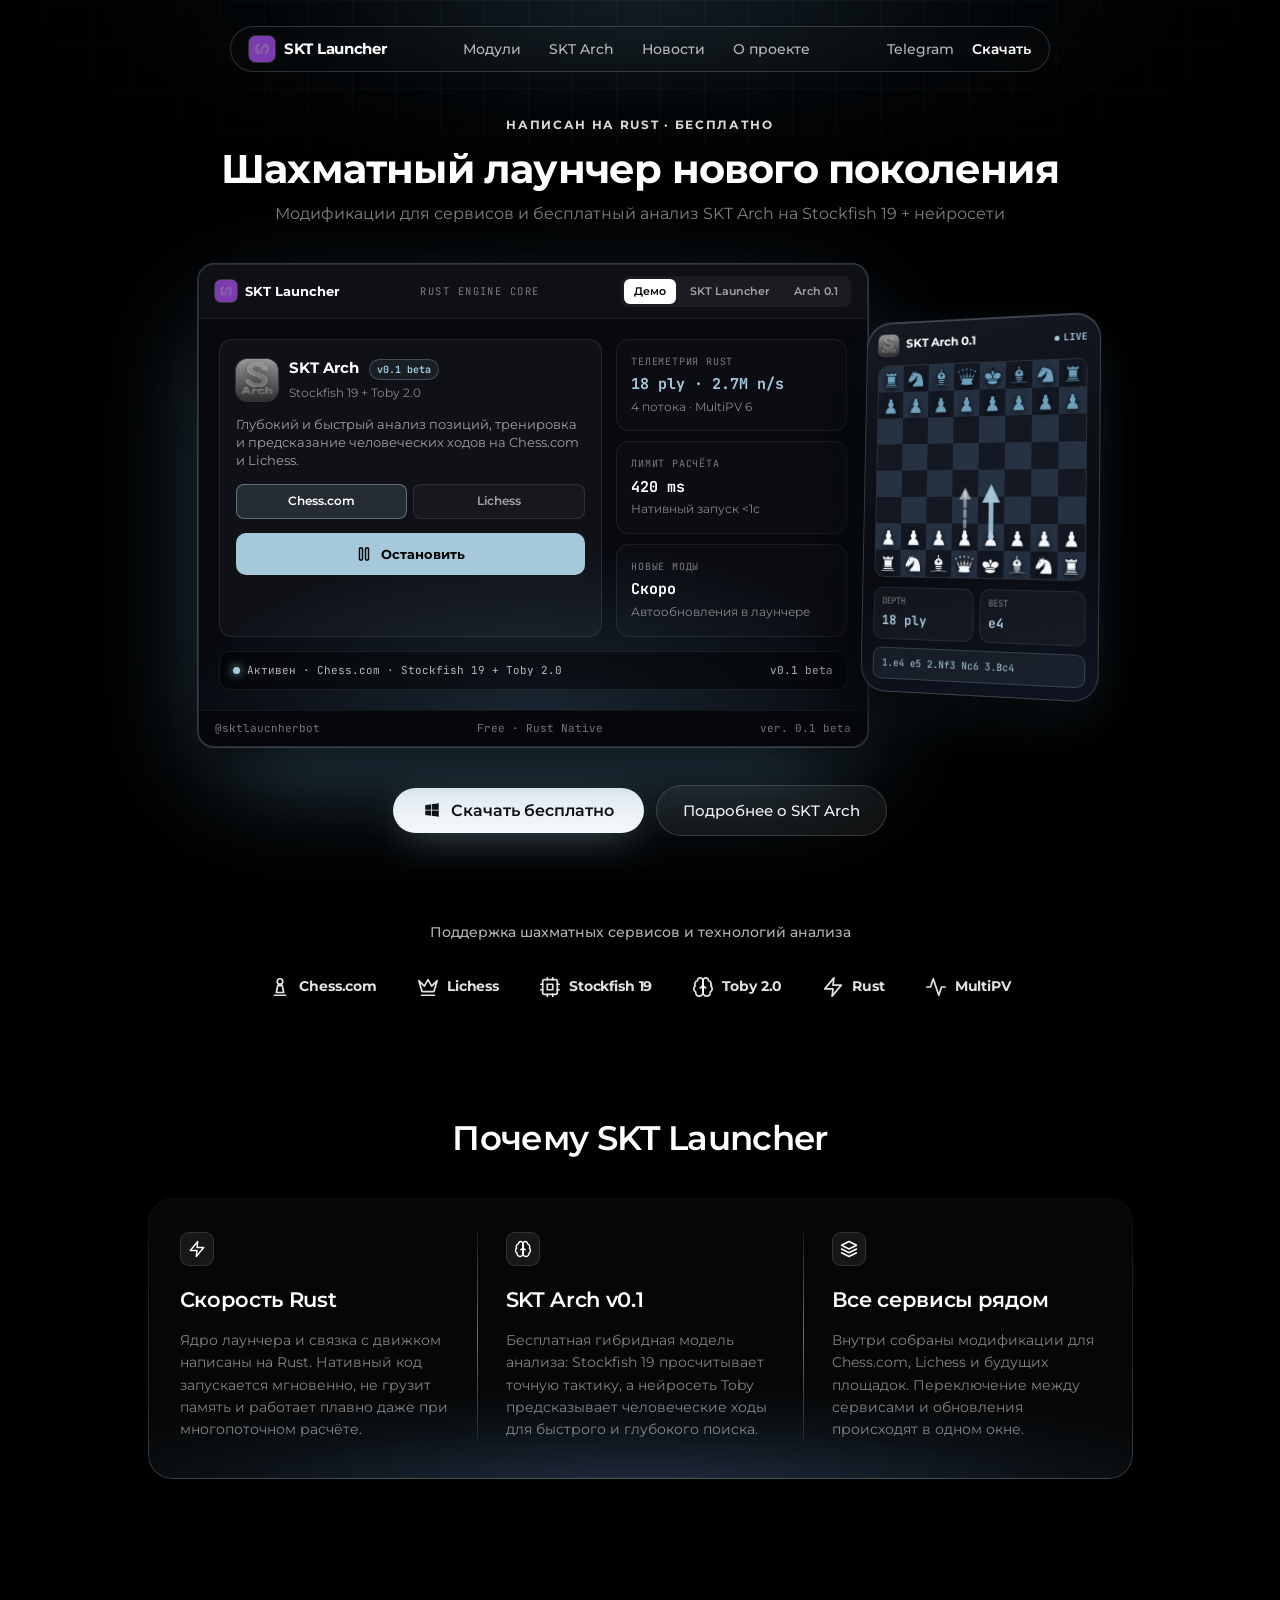
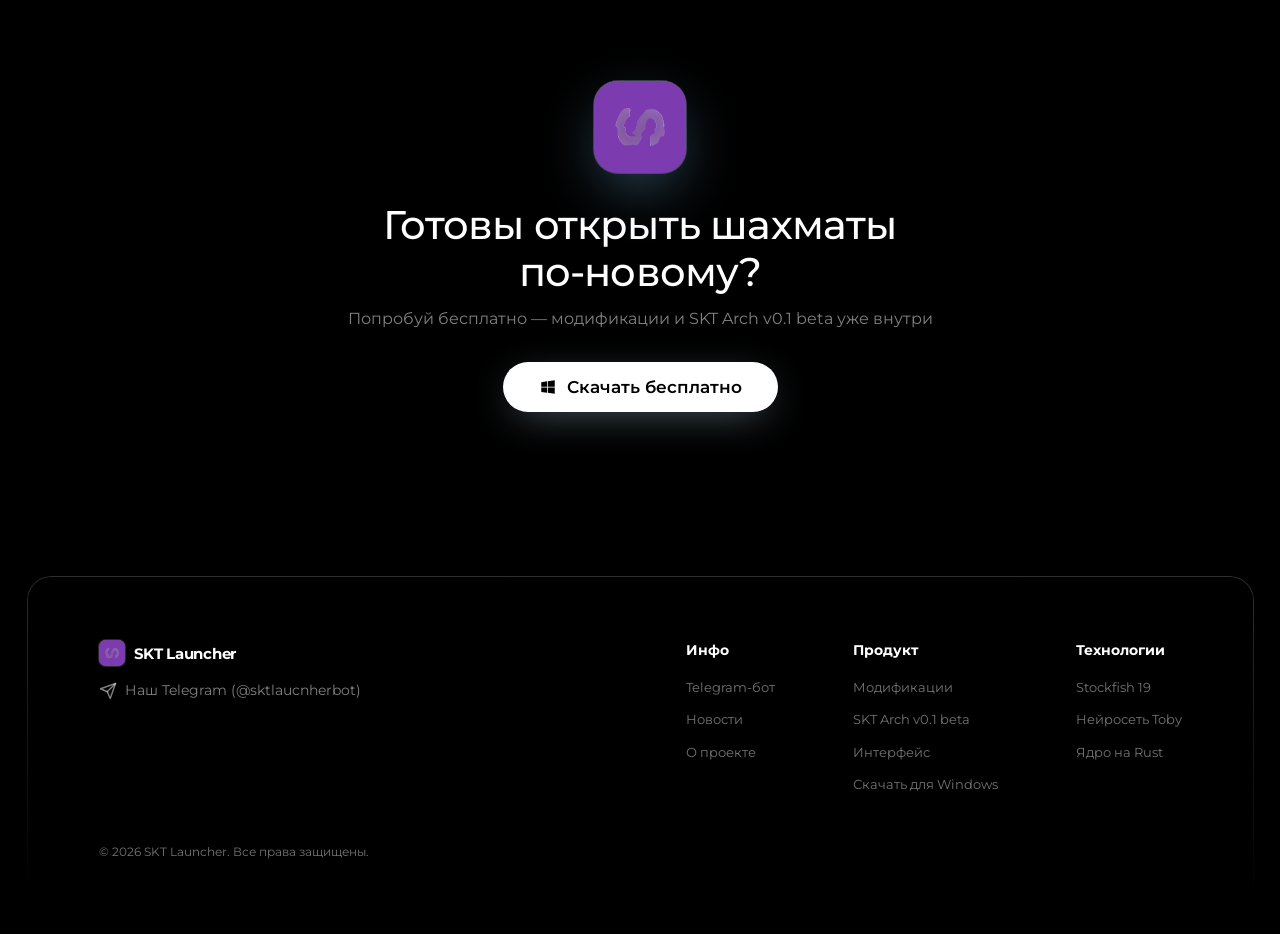
==== commit 8bf25d99: "Rebuild full multi-page SKT Launcher site modeled after qns.world reference" ====
--- a/index.html
+++ b/index.html
@@ -3,445 +3,336 @@
 <head>
   <meta charset="UTF-8" />
   <meta name="viewport" content="width=device-width, initial-scale=1.0, viewport-fit=cover" />
-  <title>SKT Launcher — шахматный лаунчер на Rust</title>
+  <title>SKT Launcher — шахматный лаунчер на Rust | SKT Arch v0.1 beta</title>
   <meta name="description" content="SKT Launcher — быстрый шахматный лаунчер на Rust. Модификации для Chess.com и Lichess и бесплатная модель анализа SKT Arch v0.1 beta на базе Stockfish 19 и нейросети Toby." />
-  <meta name="theme-color" content="#06070b" />
+  <meta name="theme-color" content="#000000" />
   <meta property="og:title" content="SKT Launcher" />
-  <meta property="og:description" content="Шахматный лаунчер на Rust. SKT Arch v0.1 beta: Stockfish 19 + нейросеть. Бесплатно." />
+  <meta property="og:description" content="Шахматный лаунчер на Rust. Модификации для сервисов и бесплатная модель SKT Arch v0.1 beta (Stockfish 19 + нейросеть)." />
   <meta property="og:image" content="assets/logo-launcher.png" />
   <link rel="icon" type="image/png" href="assets/logo-launcher.png" />
   <link rel="preconnect" href="https://fonts.googleapis.com" />
   <link rel="preconnect" href="https://fonts.gstatic.com" crossorigin />
-  <link href="https://fonts.googleapis.com/css2?family=Unbounded:wght@500;700;800&family=Manrope:wght@400;500;600;700;800&family=JetBrains+Mono:wght@400;500;600&display=swap" rel="stylesheet" />
-  <link rel="stylesheet" href="style.css?v=3" />
+  <link href="https://fonts.googleapis.com/css2?family=Montserrat:wght@400;500;600;700;800&family=JetBrains+Mono:wght@400;500;600;700&display=swap" rel="stylesheet" />
+  <link rel="stylesheet" href="style.css?v=4" />
 </head>
 <body>
-  <!-- Lucide stroke icon sprite (Figma Community open icon set) -->
   <svg width="0" height="0" style="position:absolute;width:0;height:0;overflow:hidden" aria-hidden="true">
     <defs>
       <symbol id="i-zap" viewBox="0 0 24 24"><path d="M13 2 3 14h9l-1 8 10-12h-9l1-8z"/></symbol>
       <symbol id="i-cpu" viewBox="0 0 24 24"><rect x="4" y="4" width="16" height="16" rx="2"/><rect x="9" y="9" width="6" height="6"/><path d="M15 2v2M15 20v2M2 15h2M2 9h2M20 15h2M20 9h2M9 2v2M9 20v2"/></symbol>
       <symbol id="i-brain" viewBox="0 0 24 24"><path d="M12 5a3 3 0 1 0-5.997.125 4 4 0 0 0-2.526 5.77 4 4 0 0 0 .556 6.588A4 4 0 1 0 12 18Z"/><path d="M12 5a3 3 0 1 1 5.997.125 4 4 0 0 1 2.526 5.77 4 4 0 0 1-.556 6.588A4 4 0 1 1 12 18Z"/><path d="M15 13a4.5 4.5 0 0 1-3-4 4.5 4.5 0 0 1-3 4"/><path d="M12 5v13"/></symbol>
-      <symbol id="i-download" viewBox="0 0 24 24"><path d="M12 3v12"/><path d="m7 10 5 5 5-5"/><path d="M5 21h14"/></symbol>
-      <symbol id="i-send" viewBox="0 0 24 24"><path d="m22 2-7 20-4-9-9-4Z"/><path d="M22 2 11 13"/></symbol>
+      <symbol id="i-layers" viewBox="0 0 24 24"><path d="m12 2 10 5-10 5L2 7z"/><path d="m2 17 10 5 10-5"/><path d="m2 12 10 5 10-5"/></symbol>
       <symbol id="i-pawn" viewBox="0 0 24 24"><circle cx="12" cy="6" r="3"/><path d="M9.5 10.5h5L16 18H8z"/><path d="M6 21h12"/></symbol>
       <symbol id="i-crown" viewBox="0 0 24 24"><path d="m2 5 3.5 12h13L22 5l-6 6-4-7-4 7-6-6z"/><path d="M5 21h14"/></symbol>
-      <symbol id="i-plus" viewBox="0 0 24 24"><path d="M5 12h14M12 5v14"/></symbol>
-      <symbol id="i-sliders" viewBox="0 0 24 24"><path d="M21 4h-7M10 4H3M21 12h-9M8 12H3M21 20h-5M12 20H3M14 2v4M8 10v4M16 18v4"/></symbol>
-      <symbol id="i-user" viewBox="0 0 24 24"><circle cx="12" cy="8" r="5"/><path d="M20 21a8 8 0 0 0-16 0"/></symbol>
-      <symbol id="i-gift" viewBox="0 0 24 24"><rect x="3" y="8" width="18" height="4" rx="1"/><path d="M12 8v13M19 12v7a2 2 0 0 1-2 2H7a2 2 0 0 1-2-2v-7"/><path d="M7.5 8a2.5 2.5 0 0 1 0-5C10 3 12 8 12 8s2-5 4.5-5a2.5 2.5 0 0 1 0 5"/></symbol>
-      <symbol id="i-activity" viewBox="0 0 24 24"><path d="M22 12h-4l-3 9L9 3l-3 9H2"/></symbol>
-      <symbol id="i-layers" viewBox="0 0 24 24"><path d="m12 2 10 5-10 5L2 7z"/><path d="m2 17 10 5 10-5"/><path d="m2 12 10 5 10-5"/></symbol>
+      <symbol id="i-send" viewBox="0 0 24 24"><path d="m22 2-7 20-4-9-9-4Z"/><path d="M22 2 11 13"/></symbol>
+      <symbol id="i-download" viewBox="0 0 24 24"><path d="M12 3v12"/><path d="m7 10 5 5 5-5"/><path d="M5 21h14"/></symbol>
       <symbol id="i-play" viewBox="0 0 24 24"><polygon points="6 3 20 12 6 21 6 3"/></symbol>
       <symbol id="i-pause" viewBox="0 0 24 24"><rect x="6" y="4" width="4" height="16" rx="1"/><rect x="14" y="4" width="4" height="16" rx="1"/></symbol>
-      <symbol id="i-step" viewBox="0 0 24 24"><polygon points="5 4 15 12 5 20 5 4"/><line x1="19" y1="5" x2="19" y2="19"/></symbol>
-      <symbol id="i-rotate" viewBox="0 0 24 24"><path d="M3 12a9 9 0 1 0 3-6.7L3 8"/><path d="M3 3v5h5"/></symbol>
-      <symbol id="i-maximize" viewBox="0 0 24 24"><path d="M15 3h6v6M9 21H3v-6M21 3l-7 7M3 21l7-7"/></symbol>
+      <symbol id="i-win" viewBox="0 0 24 24"><path fill="currentColor" stroke="none" d="M3 5.5 10.8 4.4v7.1H3zm8.8-1.2L21 3v8.5h-9.2zM3 12.5h7.8v7.1L3 18.5zm8.8 0H21V21l-9.2-1.3z"/></symbol>
+      <symbol id="i-activity" viewBox="0 0 24 24"><path d="M22 12h-4l-3 9L9 3l-3 9H2"/></symbol>
+      <symbol id="i-sliders" viewBox="0 0 24 24"><path d="M21 4h-7M10 4H3M21 12h-9M8 12H3M21 20h-5M12 20H3M14 2v4M8 10v4M16 18v4"/></symbol>
       <symbol id="i-x" viewBox="0 0 24 24"><path d="M18 6 6 18M6 6l12 12"/></symbol>
-      <symbol id="i-move3d" viewBox="0 0 24 24"><path d="M12 2 2 7l10 5 10-5-10-5z"/><path d="M2 17l10 5 10-5"/><path d="M12 12v10"/></symbol>
     </defs>
   </svg>
 
-  <div class="progress" id="progress"></div>
-  <canvas id="bg" aria-hidden="true"></canvas>
-
-  <!-- NAV -->
-  <header class="nav" id="nav">
-    <a href="#top" class="nav__logo">
+  <div class="top-backdrop" aria-hidden="true"></div>
+
+  <!-- FLOATING PILL HEADER (exact qns.world style) -->
+  <header class="q-header">
+    <a href="index.html" class="q-brand">
       <span class="logo-mark logo-mark--launcher logo-mark--sm">
-        <img src="assets/logo-launcher.png" alt="SKT Launcher" width="38" height="38" />
+        <img src="assets/logo-launcher.png" alt="SKT" width="26" height="26" />
       </span>
-      <span class="nav__name">SKT <b>Launcher</b></span>
+      SKT Launcher
     </a>
 
-    <nav class="nav__links" id="navLinks">
-      <a href="#mods">Модификации</a>
-      <a href="#arch">SKT Arch</a>
-      <a href="#preview">Интерфейс</a>
-      <a href="#rust">Rust</a>
-      <a href="https://t.me/sktlaucnherbot" target="_blank" rel="noopener" class="nav__mobile-cta js-download">
-        <svg class="ic" width="18" height="18"><use href="#i-send"/></svg>
-        Скачать в Telegram
-      </a>
+    <nav class="q-nav">
+      <a href="mods.html">Модули</a>
+      <a href="arch.html">SKT Arch</a>
+      <a href="news.html">Новости</a>
+      <a href="about.html">О проекте</a>
     </nav>
 
-    <a href="https://t.me/sktlaucnherbot" target="_blank" rel="noopener" class="btn btn--small nav__cta js-download">
-      <svg class="ic" width="16" height="16"><use href="#i-download"/></svg>
-      Скачать
-    </a>
-
-    <button class="burger" id="burger" type="button" aria-label="Меню" aria-expanded="false">
-      <span></span><span></span>
+    <div class="q-actions">
+      <a href="https://t.me/sktlaucnherbot" target="_blank" rel="noopener" class="js-download">Telegram</a>
+      <a href="https://t.me/sktlaucnherbot" target="_blank" rel="noopener" class="q-actions__dl js-download">Скачать</a>
+    </div>
+
+    <button class="q-burger" id="qBurger" type="button" aria-label="Меню" aria-expanded="false">
+      <span></span><span></span><span></span>
     </button>
   </header>
 
+  <div class="q-mobile-menu" id="qMobileMenu">
+    <a href="index.html" style="--i:0">Главная</a>
+    <a href="mods.html" style="--i:1">Модули</a>
+    <a href="arch.html" style="--i:2">SKT Arch 0.1</a>
+    <a href="news.html" style="--i:3">Новости</a>
+    <a href="about.html" style="--i:4">О проекте</a>
+    <a href="https://t.me/sktlaucnherbot" target="_blank" rel="noopener" class="js-download" style="--i:5">Скачать в Telegram</a>
+  </div>
+
   <main id="top">
-    <!-- HERO -->
-    <section class="hero">
-      <div class="hero__content">
-        <div class="badge hero-in" style="--hi:0">
-          <span class="badge__dot"></span>
-          <span>SKT Arch v0.1 beta уже в лаунчере</span>
-        </div>
-
-        <h1 class="hero__title" id="heroTitle">
-          <span class="split">SKT</span>
-          <span class="split split--accent">Launcher</span>
-        </h1>
-
-        <p class="hero__sub hero-in" style="--hi:2">
-          Лаунчер для шахматистов: модификации для <b>Chess.com</b> и <b>Lichess</b> и
-          встроенная бесплатная модель анализа <b>SKT Arch</b> на <b>Stockfish&nbsp;19</b>
-          и нейросети Toby. Написан на <b>Rust</b> — работает мгновенно.
-        </p>
-
-        <div class="hero__actions hero-in" style="--hi:3">
-          <a href="https://t.me/sktlaucnherbot" target="_blank" rel="noopener" class="btn btn--primary magnetic js-download">
-            <span class="btn__shine" aria-hidden="true"></span>
-            <svg class="ic" width="20" height="20"><use href="#i-download"/></svg>
-            Скачать бесплатно
-          </a>
-          <a href="#preview" class="btn btn--ghost magnetic">
-            Как выглядит
-          </a>
-        </div>
-
-        <div class="hero__meta hero-in" style="--hi:4">
-          <span><svg class="ic ic--rust" width="16" height="16"><use href="#i-zap"/></svg>Rust core</span>
-          <span><svg class="ic ic--lime" width="16" height="16"><use href="#i-cpu"/></svg>Stockfish 19</span>
-          <span><svg class="ic ic--violet" width="16" height="16"><use href="#i-brain"/></svg>Neural Net</span>
-        </div>
-      </div>
-
-      <!-- REAL 3D WEBGL FLOATING CHESSBOARD & FLYING PIECES -->
-      <div class="hero__stage" id="heroStage">
-        <div class="stage-glow stage-glow--violet" aria-hidden="true"></div>
-        <div class="stage-glow stage-glow--lime" aria-hidden="true"></div>
-
-        <div class="chess3d" id="chess3dWrap" title="Потяни, чтобы покрутить 3D-доску"></div>
-
-        <div class="hud-card hud-card--eval" id="hudEval">
-          <small>EVAL</small>
-          <b id="hudEvalVal">+1.24</b>
-          <em id="hudEvalDepth">18 ply</em>
-        </div>
-
-        <div class="hud-card hud-card--move" id="hudMove">
-          <small>BEST MOVE</small>
-          <b id="hudMoveVal">Nf3</b>
-          <em id="hudMoveMs">440 ms</em>
-        </div>
-
-        <div class="stage-hint mono">
-          <svg class="ic" width="14" height="14"><use href="#i-move3d"/></svg>
-          3D · покрути доску
-        </div>
+    <!-- HERO (mirrors qns.world/) -->
+    <section class="home-hero">
+      <span class="home-hero__kicker anim-rise" style="--d:0.04s">НАПИСАН НА RUST · БЕСПЛАТНО</span>
+      <h1 class="home-hero__title anim-rise" style="--d:0.1s">Шахматный лаунчер нового поколения</h1>
+      <p class="home-hero__sub anim-rise" style="--d:0.16s">Модификации для сервисов и бесплатный анализ SKT Arch на Stockfish 19 + нейросети</p>
+
+      <!-- INTERACTIVE DUAL-DEVICE APP SHOWCASE -->
+      <div class="showcase-wrap running" id="showcaseWrap">
+        <div class="showcase-glow" aria-hidden="true"></div>
+
+        <div class="dual-stage">
+          <!-- Main Desktop Launcher Mockup -->
+          <div class="pc-window">
+            <div class="pc-bar">
+              <div class="pc-bar__left">
+                <span class="logo-mark logo-mark--launcher logo-mark--xs">
+                  <img src="assets/logo-launcher.png" alt="" width="22" height="22" />
+                </span>
+                SKT Launcher
+              </div>
+              <span class="pc-bar__mid">RUST ENGINE CORE</span>
+              <div class="pc-bar__tabs" role="tablist">
+                <button type="button" class="pc-tab active" data-pane="demo">Демо</button>
+                <button type="button" class="pc-tab" data-pane="launcher">SKT Launcher</button>
+                <button type="button" class="pc-tab" data-pane="arch">Arch 0.1</button>
+              </div>
+            </div>
+
+            <div class="pc-body">
+              <!-- Pane 1: Interactive Demo (like qns.world ВКЛЮЧИТЬ) -->
+              <div class="pc-pane active" data-pane="demo">
+                <div class="demo-grid">
+                  <div class="demo-card">
+                    <div class="demo-card__head">
+                      <span class="logo-mark logo-mark--arch logo-mark--md">
+                        <img src="assets/logo-arch.png" alt="SKT Arch" width="42" height="42" />
+                      </span>
+                      <div>
+                        <b>SKT Arch <span class="demo-badge">v0.1 beta</span></b>
+                        <span style="font-size:11.5px;color:var(--text-50)">Stockfish 19 + Toby 2.0</span>
+                      </div>
+                    </div>
+                    <p class="demo-card__desc">
+                      Глубокий и быстрый анализ позиций, тренировка и предсказание человеческих ходов на Chess.com и Lichess.
+                    </p>
+                    <div class="demo-srv">
+                      <button type="button" class="srv-btn active" data-srv="Chess.com">Chess.com</button>
+                      <button type="button" class="srv-btn" data-srv="Lichess">Lichess</button>
+                    </div>
+                    <button type="button" class="demo-launch on" id="demoLaunch">
+                      <svg class="ic" width="15" height="15"><use href="#i-pause"/></svg>
+                      Остановить
+                    </button>
+                  </div>
+
+                  <div class="demo-side">
+                    <div class="demo-slot demo-slot--on">
+                      <small>Телеметрия Rust</small>
+                      <b id="demoModeVal">18 ply · 2.7M n/s</b>
+                      <span>4 потока · MultiPV 6</span>
+                    </div>
+                    <div class="demo-slot">
+                      <small>Лимит расчёта</small>
+                      <b id="demoPingVal">420 ms</b>
+                      <span>Нативный запуск &lt;1с</span>
+                    </div>
+                    <div class="demo-slot">
+                      <small>Новые моды</small>
+                      <b>Скоро</b>
+                      <span>Автообновления в лаунчере</span>
+                    </div>
+                  </div>
+                </div>
+
+                <div class="demo-status">
+                  <span><i class="status-dot"></i><span id="demoStatusTxt">Активен · Chess.com · Stockfish 19 + Toby 2.0</span></span>
+                  <span>v0.1 beta</span>
+                </div>
+              </div>
+
+              <!-- Pane 2: Real Screenshot of SKT Launcher -->
+              <div class="pc-pane" data-pane="launcher">
+                <img class="pc-shot-img js-zoom" data-src="assets/ui-launcher.png" src="assets/ui-launcher.png" alt="Интерфейс SKT Launcher" width="980" height="676" />
+              </div>
+
+              <!-- Pane 3: Real Screenshot of SKT Arch 0.1 -->
+              <div class="pc-pane" data-pane="arch">
+                <img class="pc-shot-img js-zoom" data-src="assets/ui-arch.png" src="assets/ui-arch.png" alt="Интерфейс SKT Arch 0.1 beta" width="800" height="604" />
+              </div>
+            </div>
+
+            <div class="pc-footer">
+              <span>@sktlaucnherbot</span>
+              <span>Free · Rust Native</span>
+              <span>ver. 0.1 beta</span>
+            </div>
+          </div>
+
+          <!-- Right 3D-Tilted Live Analysis Companion (mirrors qns.world phone overlay) -->
+          <div class="arch-float js-chess-analysis">
+            <div class="arch-float__top">
+              <span class="logo-mark logo-mark--arch logo-mark--xs">
+                <img src="assets/logo-arch.png" alt="" width="22" height="22" />
+              </span>
+              <span>SKT Arch 0.1</span>
+              <span class="arch-float__live"><i></i>LIVE</span>
+            </div>
+
+            <div class="miniboard"></div>
+
+            <div class="arch-float__stats">
+              <div class="arch-float__stat">
+                <small>DEPTH</small>
+                <b class="js-depth">18 ply</b>
+              </div>
+              <div class="arch-float__stat">
+                <small>BEST</small>
+                <b class="js-best">e4</b>
+              </div>
+            </div>
+            <div class="arch-float__pv js-pv-sf">1.e4 e5 2.Nf3 Nc6 3.Bc4</div>
+          </div>
+        </div>
+      </div>
+
+      <div class="hero-cta-row anim-rise" style="--d:0.26s">
+        <a href="https://t.me/sktlaucnherbot" target="_blank" rel="noopener" class="btn-pill js-download">
+          <svg class="ic" width="18" height="18"><use href="#i-win"/></svg>
+          Скачать бесплатно
+        </a>
+        <a href="arch.html" class="btn-ghost">
+          Подробнее о SKT Arch
+        </a>
       </div>
     </section>
 
-    <!-- MARQUEE -->
-    <div class="marquee" aria-hidden="true">
-      <div class="marquee__track">
-        <span>Rust</span><i>/</i><span>Stockfish 19</span><i>/</i><span>Toby AI</span><i>/</i><span>SKT Arch v0.1</span><i>/</i><span>Chess.com</span><i>/</i><span>Lichess</span><i>/</i>
-        <span>Rust</span><i>/</i><span>Stockfish 19</span><i>/</i><span>Toby AI</span><i>/</i><span>SKT Arch v0.1</span><i>/</i><span>Chess.com</span><i>/</i><span>Lichess</span><i>/</i>
-      </div>
-    </div>
-
-    <!-- MODS -->
-    <section class="section" id="mods">
-      <div class="section__head">
-        <span class="eyebrow reveal">01 · Модификации</span>
-        <h2 class="section__title reveal">Моды для сервисов,<br /><span class="accent">где ты играешь</span></h2>
-        <p class="section__lead reveal">
-          Выбери площадку внутри лаунчера и запускай модуль одной кнопкой.
-          Анализ позиций, тренировка и предсказание человеческих ходов прямо во время партии.
-        </p>
-      </div>
-
-      <div class="cards">
-        <article class="card tilt reveal">
-          <div class="card__top">
-            <div class="card__icon"><svg class="ic" width="24" height="24"><use href="#i-pawn"/></svg></div>
-            <span class="card__tag card__tag--live"><i></i>доступно</span>
-          </div>
-          <h3>Chess.com</h3>
-          <p>Подсказки и анализ SKT Arch поверх доски, тренировка дебютов и прогноз ходов соперника.</p>
-          <div class="card__pills mono">
-            <span>Анализ</span><span>Toby ИИ</span><span>MultiPV</span>
-          </div>
-        </article>
-
-        <article class="card tilt reveal">
-          <div class="card__top">
-            <div class="card__icon"><svg class="ic" width="24" height="24"><use href="#i-crown"/></svg></div>
-            <span class="card__tag card__tag--live"><i></i>доступно</span>
-          </div>
-          <h3>Lichess</h3>
-          <p>Полный набор инструментов для Lichess. Переключение между сервисами — в один клик.</p>
-          <div class="card__pills mono">
-            <span>Анализ</span><span>Тренировка</span><span>Дебюты</span>
-          </div>
-        </article>
-
-        <article class="card card--soon tilt reveal">
-          <div class="card__top">
-            <div class="card__icon"><svg class="ic" width="24" height="24"><use href="#i-plus"/></svg></div>
-            <span class="card__tag">скоро</span>
-          </div>
-          <h3>Новые модули</h3>
-          <p>Дополнительные модификации и плагины уже в разработке и появятся с обновлениями лаунчера.</p>
-          <div class="card__pills mono">
-            <span>В разработке</span>
-          </div>
-        </article>
+    <!-- SUPPORTED PLATFORMS & TECH STRIP (exact qns.world icon strip) -->
+    <section class="services-strip reveal">
+      <p class="services-strip__label">Поддержка шахматных сервисов и технологий анализа</p>
+      <div class="services-strip__icons">
+        <span class="srv-item"><svg class="ic" width="22" height="22"><use href="#i-pawn"/></svg>Chess.com</span>
+        <span class="srv-item"><svg class="ic" width="22" height="22"><use href="#i-crown"/></svg>Lichess</span>
+        <span class="srv-item"><svg class="ic" width="22" height="22"><use href="#i-cpu"/></svg>Stockfish 19</span>
+        <span class="srv-item"><svg class="ic" width="22" height="22"><use href="#i-brain"/></svg>Toby 2.0</span>
+        <span class="srv-item"><svg class="ic" width="22" height="22"><use href="#i-zap"/></svg>Rust</span>
+        <span class="srv-item"><svg class="ic" width="22" height="22"><use href="#i-activity"/></svg>MultiPV</span>
       </div>
     </section>
 
-    <!-- ARCH -->
-    <section class="section arch" id="arch">
-      <div class="arch__grid">
-        <div class="arch__text">
-          <div class="arch__brand reveal">
-            <span class="logo-mark logo-mark--arch logo-mark--lg">
-              <img src="assets/logo-arch.png" alt="Логотип SKT Arch" width="76" height="76" />
-            </span>
-            <div class="arch__brand-meta">
-              <span class="eyebrow">02 · Модель для анализа</span>
-              <span class="arch__pill mono">бесплатно · встроена</span>
-            </div>
-          </div>
-
-          <h2 class="section__title reveal">SKT Arch<br /><span class="accent">v0.1 beta</span></h2>
-
-          <p class="section__lead reveal">
-            Продвинутая бесплатная модель для шахматного анализа. <b>Stockfish&nbsp;19</b>
-            просчитывает глубокую тактику, а нейросеть <b>Toby</b> оценивает человеческую логику
-            и ускоряет поиск сильнейших продолжений.
-          </p>
-
-          <ul class="features">
-            <li class="reveal">
-              <span class="feat-ic"><svg class="ic" width="20" height="20"><use href="#i-cpu"/></svg></span>
-              <div><b>Stockfish 19</b><p>Точный просчёт вариантов и до 6 линий MultiPV одновременно.</p></div>
-            </li>
-            <li class="reveal">
-              <span class="feat-ic feat-ic--violet"><svg class="ic" width="20" height="20"><use href="#i-user"/></svg></span>
-              <div><b>Нейросеть Toby</b><p>Предсказывает естественные человеческие ходы и ускоряет поиск.</p></div>
-            </li>
-            <li class="reveal">
-              <span class="feat-ic"><svg class="ic" width="20" height="20"><use href="#i-sliders"/></svg></span>
-              <div><b>Гибкая настройка</b><p>Глубина, потоки, лимит времени, Hash и расчёт на ходу соперника.</p></div>
-            </li>
-            <li class="reveal">
-              <span class="feat-ic"><svg class="ic" width="20" height="20"><use href="#i-gift"/></svg></span>
-              <div><b>Полностью бесплатно</b><p>Без подписок и ограничений — модель уже в SKT Launcher.</p></div>
-            </li>
-          </ul>
-        </div>
-
-        <!-- LIVE INTERACTIVE ANALYSIS PANEL -->
-        <div class="analysis reveal" id="analysisCard">
-          <div class="analysis__top">
-            <span class="logo-mark logo-mark--arch logo-mark--xs">
-              <img src="assets/logo-arch.png" alt="" width="24" height="24" />
-            </span>
-            <span class="analysis__title mono">SKT Arch 0.1 · live</span>
-            <span class="live mono"><i></i>LIVE</span>
-            <div class="analysis__controls">
-              <button type="button" id="btnPlay" class="ctrl-btn" title="Пауза / Старт" aria-label="Пауза">
-                <svg class="ic" width="14" height="14"><use href="#i-pause"/></svg>
-              </button>
-              <button type="button" id="btnStep" class="ctrl-btn" title="Следующий ход" aria-label="Следующий ход">
-                <svg class="ic" width="14" height="14"><use href="#i-step"/></svg>
-              </button>
-              <button type="button" id="btnReset" class="ctrl-btn" title="Сначала" aria-label="Сначала">
-                <svg class="ic" width="14" height="14"><use href="#i-rotate"/></svg>
-              </button>
-            </div>
-          </div>
-
-          <div class="analysis__body">
-            <div class="evalbar" aria-label="Оценка позиции">
-              <div class="evalbar__fill" id="evalFill"></div>
-              <span id="evalText">+0.30</span>
-            </div>
-            <div class="miniboard" id="miniboard"></div>
-          </div>
-
-          <div class="analysis__info">
-            <div class="stat"><small>Глубина</small><b id="depth">18 ply</b></div>
-            <div class="stat"><small>Узлов/с</small><b id="nps">2.6M</b></div>
-            <div class="stat"><small>Лучший ход</small><b id="best" class="accent">e4</b></div>
-          </div>
-
-          <div class="analysis__lines mono">
-            <div class="pv-row pv-row--sf">
-              <span class="pv-badge">SF19</span>
-              <span class="pv-text" id="pvSf">1.e4 e5 2.Nf3 Nc6 3.Bc4 Bc5</span>
-            </div>
-            <div class="pv-row pv-row--nn">
-              <span class="pv-badge">TOBY</span>
-              <span class="pv-text" id="pvToby">Человеческий ход: e4 · 74%</span>
-            </div>
-          </div>
-
-          <div class="analysis__engines mono">
-            <span class="chip">Stockfish 19</span>
-            <span class="plus">+</span>
-            <span class="chip chip--nn">Toby 2.0</span>
-            <span class="plus">=</span>
-            <span class="chip chip--arch">
-              <span class="logo-mark logo-mark--arch logo-mark--xxs"><img src="assets/logo-arch.png" alt="" width="18" height="18" /></span>
-              SKT Arch
-            </span>
+    <!-- WHY SKT LAUNCHER (exact qns.world 985px 3-col glass card with bottom glow) -->
+    <section class="why-section">
+      <h2 class="section-h2 reveal">Почему SKT Launcher</h2>
+
+      <div class="why-card reveal">
+        <div class="why-grid">
+          <div class="why-col">
+            <div class="why-col__ic"><svg class="ic" width="18" height="18"><use href="#i-zap"/></svg></div>
+            <h3>Скорость Rust</h3>
+            <p>
+              Ядро лаунчера и связка с движком написаны на Rust. Нативный код запускается мгновенно,
+              не грузит память и работает плавно даже при многопоточном расчёте.
+            </p>
+          </div>
+
+          <div class="why-divider" aria-hidden="true"></div>
+
+          <div class="why-col">
+            <div class="why-col__ic"><svg class="ic" width="18" height="18"><use href="#i-brain"/></svg></div>
+            <h3>SKT Arch v0.1</h3>
+            <p>
+              Бесплатная гибридная модель анализа: Stockfish 19 просчитывает точную тактику,
+              а нейросеть Toby предсказывает человеческие ходы для быстрого и глубокого поиска.
+            </p>
+          </div>
+
+          <div class="why-divider" aria-hidden="true"></div>
+
+          <div class="why-col">
+            <div class="why-col__ic"><svg class="ic" width="18" height="18"><use href="#i-layers"/></svg></div>
+            <h3>Все сервисы рядом</h3>
+            <p>
+              Внутри собраны модификации для Chess.com, Lichess и будущих площадок.
+              Переключение между сервисами и обновления происходят в одном окне.
+            </p>
           </div>
         </div>
       </div>
     </section>
 
-    <!-- PREVIEW SWITCHER -->
-    <section class="section preview" id="preview">
-      <div class="section__head center">
-        <span class="eyebrow reveal">03 · Интерфейс</span>
-        <h2 class="section__title reveal">Как это <span class="accent">выглядит</span></h2>
-        <p class="section__lead reveal">
-          Переключай вкладки, чтобы посмотреть главный экран лаунчера и панель настроек модели Arch 0.1.
-        </p>
-      </div>
-
-      <div class="switch-wrap reveal">
-        <div class="switch" role="tablist" aria-label="Просмотр интерфейса" id="switch">
-          <span class="switch__pill" id="switchPill" aria-hidden="true"></span>
-
-          <button class="switch__btn active" type="button" role="tab" aria-selected="true" data-tab="launcher">
-            <span class="logo-mark logo-mark--launcher logo-mark--tab">
-              <img src="assets/logo-launcher.png" alt="" width="30" height="30" />
-            </span>
-            <span class="switch__labels">
-              <b>SKT Launcher</b>
-              <small>Лаунчер</small>
-            </span>
-          </button>
-
-          <button class="switch__btn" type="button" role="tab" aria-selected="false" data-tab="arch">
-            <span class="logo-mark logo-mark--arch logo-mark--tab">
-              <img src="assets/logo-arch.png" alt="" width="30" height="30" />
-            </span>
-            <span class="switch__labels">
-              <b>Arch 0.1</b>
-              <small>Модель</small>
-            </span>
-          </button>
-        </div>
-      </div>
-
-      <div class="showcase reveal" id="showcase" data-active="launcher">
-        <div class="showcase__aura" aria-hidden="true"></div>
-        <div class="shots">
-          <figure class="shot active" data-shot="launcher">
-            <div class="shot__frame js-zoom" data-src="assets/ui-launcher.png" data-cap="SKT Launcher — главный экран">
-              <img src="assets/ui-launcher.png" alt="Главный экран SKT Launcher" width="980" height="676" />
-              <span class="shot__zoom-hint mono"><svg class="ic" width="14" height="14"><use href="#i-maximize"/></svg>Увеличить</span>
-            </div>
-            <figcaption>
-              <b>SKT Launcher:</b> библиотека модулей, переключение между Chess.com и Lichess, быстрый запуск и журнал изменений.
-            </figcaption>
-          </figure>
-
-          <figure class="shot" data-shot="arch">
-            <div class="shot__frame js-zoom" data-src="assets/ui-arch.png" data-cap="SKT Arch 0.1 beta — панель движка">
-              <img src="assets/ui-arch.png" alt="Панель движка SKT Arch 0.1" width="800" height="604" />
-              <span class="shot__zoom-hint mono"><svg class="ic" width="14" height="14"><use href="#i-maximize"/></svg>Увеличить</span>
-            </div>
-            <figcaption>
-              <b>SKT Arch 0.1 beta:</b> ядро Stockfish 19, предсказатель Toby 2.0, глубина, потоки, MultiPV и телеметрия Rust в реальном времени.
-            </figcaption>
-          </figure>
-        </div>
-      </div>
-    </section>
-
-    <!-- RUST -->
-    <section class="section rust" id="rust">
-      <div class="section__head center">
-        <span class="eyebrow reveal">04 · Технологии</span>
-        <h2 class="section__title reveal">Написан на <span class="rust-word">Rust</span></h2>
-        <p class="section__lead reveal">
-          Ядро лаунчера и интеграция с движком написаны на Rust. Быстрый старт,
-          низкое потребление памяти и плавный интерфейс без фризов во время расчёта.
-        </p>
-      </div>
-
-      <div class="tech">
-        <div class="tech__item tilt reveal">
-          <div class="tech__icon tech__icon--rust"><svg class="ic" width="24" height="24"><use href="#i-zap"/></svg></div>
-          <b>Мгновенный запуск</b>
-          <p>Нативный код без тяжёлых оболочек — лаунчер открывается и готов к работе за доли секунды.</p>
-        </div>
-        <div class="tech__item tilt reveal">
-          <div class="tech__icon"><svg class="ic" width="24" height="24"><use href="#i-layers"/></svg></div>
-          <b>Многопоточность</b>
-          <p>Stockfish 19 и Toby 2.0 работают параллельно на потоках CPU, не тормозя интерфейс и браузер.</p>
-        </div>
-        <div class="tech__item tilt reveal">
-          <div class="tech__icon tech__icon--violet"><svg class="ic" width="24" height="24"><use href="#i-activity"/></svg></div>
-          <b>Живая телеметрия</b>
-          <p>Мгновенный вывод глубины, MultiPV-линий и времени расчёта прямо из движка на Rust.</p>
-        </div>
-      </div>
-    </section>
-
-    <!-- DOWNLOAD -->
-    <section class="section download" id="download">
-      <div class="download__box reveal">
-        <div class="download__glow" aria-hidden="true"></div>
-        <span class="logo-mark logo-mark--launcher logo-mark--xl download__logo">
-          <img src="assets/logo-launcher.png" alt="Логотип SKT Launcher" width="88" height="88" />
+    <!-- BOTTOM STARFIELD CTA (exact qns.world starfield CTA) -->
+    <section class="star-cta">
+      <canvas class="star-cta__canvas js-starfield" aria-hidden="true"></canvas>
+      <div class="star-cta__inner reveal">
+        <span class="logo-mark logo-mark--launcher logo-mark--xl">
+          <img src="assets/logo-launcher.png" alt="SKT Launcher" width="92" height="92" />
         </span>
-        <h2 class="download__title">Скачай <span class="accent">SKT Launcher</span></h2>
-        <p class="section__lead">
-          Бесплатно. Модификации и SKT Arch v0.1 beta уже внутри.<br />
-          Актуальная сборка доступна в нашем Telegram-боте.
-        </p>
-        <a href="https://t.me/sktlaucnherbot" target="_blank" rel="noopener" class="btn btn--primary btn--xl magnetic js-download">
-          <span class="btn__shine" aria-hidden="true"></span>
-          <svg class="ic" width="22" height="22"><use href="#i-send"/></svg>
-          Скачать в Telegram
-        </a>
-        <div class="download__meta mono">
-          <span>v0.1 beta</span><span>·</span><span>Windows 10/11</span><span>·</span><span>Rust native</span><span>·</span><span id="botName">@sktlaucnherbot</span>
-        </div>
+        <h2 class="star-cta__title">Готовы открыть шахматы<br />по-новому?</h2>
+        <p class="star-cta__sub">Попробуй бесплатно — модификации и SKT Arch v0.1 beta уже внутри</p>
+        <a href="https://t.me/sktlaucnherbot" target="_blank" rel="noopener" class="btn-pill btn-pill--lg js-download">
+          <svg class="ic" width="18" height="18"><use href="#i-win"/></svg>
+          Скачать бесплатно
+        </a>
       </div>
     </section>
   </main>
 
-  <footer class="footer">
-    <div class="footer__logo">
-      <span class="logo-mark logo-mark--launcher logo-mark--xs">
-        <img src="assets/logo-launcher.png" alt="" width="28" height="28" />
-      </span>
-      <span>SKT <b>Launcher</b></span>
+  <!-- ROUNDED-TOP FOOTER (exact qns.world 1227px footer) -->
+  <footer class="q-footer">
+    <div class="q-footer__top">
+      <div class="q-footer__brand">
+        <a href="index.html" class="q-brand">
+          <span class="logo-mark logo-mark--launcher logo-mark--sm">
+            <img src="assets/logo-launcher.png" alt="" width="26" height="26" />
+          </span>
+          SKT Launcher
+        </a>
+        <a href="https://t.me/sktlaucnherbot" target="_blank" rel="noopener" class="q-footer__tg js-download">
+          <svg class="ic" width="16" height="16"><use href="#i-send"/></svg>
+          Наш Telegram (@sktlaucnherbot)
+        </a>
+      </div>
+
+      <div class="q-footer__cols">
+        <div class="q-footer__col">
+          <h4>Инфо</h4>
+          <ul>
+            <li><a href="https://t.me/sktlaucnherbot" target="_blank" rel="noopener" class="js-download">Telegram-бот</a></li>
+            <li><a href="news.html">Новости</a></li>
+            <li><a href="about.html">О проекте</a></li>
+          </ul>
+        </div>
+        <div class="q-footer__col">
+          <h4>Продукт</h4>
+          <ul>
+            <li><a href="mods.html">Модификации</a></li>
+            <li><a href="arch.html">SKT Arch v0.1 beta</a></li>
+            <li><a href="mods.html#interface">Интерфейс</a></li>
+            <li><a href="https://t.me/sktlaucnherbot" target="_blank" rel="noopener" class="js-download">Скачать для Windows</a></li>
+          </ul>
+        </div>
+        <div class="q-footer__col">
+          <h4>Технологии</h4>
+          <ul>
+            <li><a href="arch.html#hybrid">Stockfish 19</a></li>
+            <li><a href="arch.html#inside">Нейросеть Toby</a></li>
+            <li><a href="about.html">Ядро на Rust</a></li>
+          </ul>
+        </div>
+      </div>
     </div>
-    <p>© <span id="year">2026</span> SKT Launcher</p>
-    <a href="https://t.me/sktlaucnherbot" target="_blank" rel="noopener" class="footer__link js-download">
-      <svg class="ic" width="16" height="16"><use href="#i-send"/></svg>
-      <span class="js-bot">@sktlaucnherbot</span>
-    </a>
+    <p class="q-footer__copy">© <span class="js-year">2026</span> SKT Launcher. Все права защищены.</p>
   </footer>
 
-  <!-- Lightbox for screenshots -->
   <div class="lightbox" id="lightbox" aria-hidden="true">
     <button type="button" class="lightbox__close" id="lightboxClose" aria-label="Закрыть">
-      <svg class="ic" width="22" height="22"><use href="#i-x"/></svg>
+      <svg class="ic" width="20" height="20"><use href="#i-x"/></svg>
     </button>
-    <figure class="lightbox__inner">
-      <img id="lightboxImg" src="" alt="" />
-      <figcaption id="lightboxCap"></figcaption>
-    </figure>
+    <img id="lightboxImg" src="" alt="" />
   </div>
 
-  <script src="vendor/three.min.js?v=3"></script>
-  <script src="chess3d.js?v=3"></script>
-  <script src="script.js?v=3"></script>
+  <script src="app.js?v=4"></script>
 </body>
 </html>
--- a/style.css
+++ b/style.css
@@ -1,61 +1,79 @@
+/* =========================================================
+   SKT Launcher — Design System (qns.world visual reference)
+   Pure #000 black, Montserrat + JetBrains Mono, monochrome white
+   pills, ice-blue/indigo atmospheric glows, gradient-masked
+   glass borders, starfield & multi-page layouts.
+   ========================================================= */
+
 :root {
-  --bg: #06070b;
-  --surface: #0c0e16;
-  --surface-2: #121521;
-  --line: rgba(255, 255, 255, 0.085);
-  --line-strong: rgba(255, 255, 255, 0.16);
-  --text: #f3f4f8;
-  --muted: #989bad;
-  --accent: #c6ff3d;
-  --violet: #8b5cf6;
-  --violet-soft: #b8a0ff;
-  --rust: #ff7a45;
-  --radius: 22px;
-  --font-display: "Unbounded", system-ui, -apple-system, sans-serif;
-  --font-body: "Manrope", system-ui, -apple-system, sans-serif;
-  --font-mono: "JetBrains Mono", ui-monospace, monospace;
+  --bg: #000000;
+  --text: #ffffff;
+  --text-85: rgba(255, 255, 255, 0.85);
+  --text-80: rgba(255, 255, 255, 0.80);
+  --text-70: rgba(255, 255, 255, 0.70);
+  --text-60: rgba(255, 255, 255, 0.60);
+  --text-50: rgba(255, 255, 255, 0.50);
+  --text-45: rgba(255, 255, 255, 0.45);
+  --muted-label: #848484;
+
+  --glass-nav: rgba(255, 255, 255, 0.015);
+  --glass-06: rgba(255, 255, 255, 0.06);
+  --glass-10: rgba(255, 255, 255, 0.10);
+  --border-10: rgba(255, 255, 255, 0.10);
+  --border-17: rgba(255, 255, 255, 0.17);
+  --border-20: rgba(255, 255, 255, 0.20);
+
+  --accent: #a5c9db;
+  --accent-2: #5f95b6;
+  --accent-3: #326891;
+  --indigo-glow: #4b5cc4;
+  --link-blue: #4a90e2;
+
+  --r-xs: 5px;
+  --r-sm: 10px;
+  --r-md: 20px;
+  --r-lg: 24px;
+  --r-pill: 999px;
+  --r-header: 35px;
+
+  --font-main: "Montserrat", -apple-system, BlinkMacSystemFont, "Segoe UI", Roboto, sans-serif;
+  --font-mono: "JetBrains Mono", ui-monospace, "SFMono-Regular", Menlo, monospace;
   --ease: cubic-bezier(0.22, 1, 0.36, 1);
-  --spring: cubic-bezier(0.34, 1.56, 0.64, 1);
-  --pad: max(24px, calc((100vw - 1200px) / 2));
 }
 
 *, *::before, *::after { box-sizing: border-box; margin: 0; padding: 0; }
-html { scroll-behavior: smooth; -webkit-text-size-adjust: 100%; }
+html { scroll-behavior: smooth; -webkit-text-size-adjust: 100%; background: var(--bg); }
 body {
   background: var(--bg);
   color: var(--text);
-  font-family: var(--font-body);
-  font-size: 16px;
-  line-height: 1.6;
+  font-family: var(--font-main);
+  font-size: 15px;
+  line-height: 1.55;
   overflow-x: clip;
   -webkit-font-smoothing: antialiased;
+  min-height: 100vh;
 }
 a { color: inherit; text-decoration: none; }
-b { font-weight: 700; color: #fff; }
+button { font: inherit; color: inherit; background: none; border: 0; }
 img { display: block; max-width: 100%; }
-button { font: inherit; color: inherit; }
 .mono { font-family: var(--font-mono); }
-.accent { color: var(--accent); }
-::selection { background: var(--accent); color: #050507; }
-
-/* ---------- Stroke Icons (Lucide) ---------- */
+::selection { background: var(--accent); color: #000; }
+
+/* ---------- Stroke SVG Icons ---------- */
 .ic {
   display: inline-block;
-  width: 20px;
-  height: 20px;
+  width: 18px;
+  height: 18px;
   flex-shrink: 0;
   fill: none;
   stroke: currentColor;
-  stroke-width: 2;
+  stroke-width: 1.9;
   stroke-linecap: round;
   stroke-linejoin: round;
   vertical-align: middle;
 }
-.ic--rust { color: var(--rust); }
-.ic--lime { color: var(--accent); }
-.ic--violet { color: var(--violet-soft); }
-
-/* ---------- Crisp Logo Mark Treatment (trims PNG white edge & adds depth) ---------- */
+
+/* ---------- Crisp Logo Mark (trims white PNG halo cleanly) ---------- */
 .logo-mark {
   position: relative;
   display: inline-grid;
@@ -63,10 +81,7 @@
   flex-shrink: 0;
   overflow: hidden;
   border-radius: 26%;
-  box-shadow:
-    inset 0 1px 0 rgba(255, 255, 255, 0.28),
-    0 0 0 1px rgba(255, 255, 255, 0.14);
-  transition: transform 0.35s var(--spring), box-shadow 0.35s var(--ease);
+  box-shadow: inset 0 1px 0 rgba(255,255,255,0.26), 0 0 0 1px rgba(255,255,255,0.16);
 }
 .logo-mark img {
   width: 100%;
@@ -75,621 +90,1050 @@
   transform: scale(1.08);
   pointer-events: none;
 }
-.logo-mark--launcher {
-  background: #6c3fa0;
+.logo-mark--launcher { background: #5a388c; }
+.logo-mark--launcher img { filter: contrast(1.18) brightness(1.06) saturate(1.08); }
+.logo-mark--arch { background: #343740; }
+.logo-mark--arch img { filter: contrast(1.26) brightness(1.18); }
+.logo-mark--xs { width: 22px; height: 22px; border-radius: 6px; }
+.logo-mark--sm { width: 26px; height: 26px; border-radius: 7px; }
+.logo-mark--md { width: 42px; height: 42px; border-radius: 12px; }
+.logo-mark--lg { width: 76px; height: 76px; border-radius: 20px; }
+.logo-mark--xl {
+  width: 92px;
+  height: 92px;
+  border-radius: 24px;
   box-shadow:
-    inset 0 1px 0 rgba(255, 255, 255, 0.32),
-    0 0 0 1px rgba(167, 139, 250, 0.35),
-    0 8px 24px -6px rgba(139, 92, 246, 0.55);
-}
-.logo-mark--launcher img {
-  filter: contrast(1.22) brightness(1.08) saturate(1.18);
-}
-.logo-mark--arch {
-  background: #3a3c42;
-  box-shadow:
-    inset 0 1px 0 rgba(255, 255, 255, 0.3),
-    0 0 0 1px rgba(255, 255, 255, 0.22),
-    0 12px 28px -8px rgba(0, 0, 0, 0.85);
-}
-.logo-mark--arch img {
-  filter: contrast(1.28) brightness(1.2);
-}
-.logo-mark--xxs { width: 18px; height: 18px; border-radius: 5px; }
-.logo-mark--xs { width: 26px; height: 26px; border-radius: 8px; }
-.logo-mark--tab { width: 32px; height: 32px; border-radius: 9px; }
-.logo-mark--sm { width: 38px; height: 38px; border-radius: 11px; }
-.logo-mark--lg { width: 72px; height: 72px; border-radius: 20px; }
-.logo-mark--xl { width: 88px; height: 88px; border-radius: 24px; }
-
-/* ---------- Progress & Background ---------- */
-.progress {
+    inset 0 1px 0 rgba(255,255,255,0.35),
+    0 0 0 1px rgba(165,201,219,0.28),
+    0 20px 60px -10px rgba(95,149,182,0.55);
+}
+
+/* ---------- Top Grid Atmospheric Backdrop (qns.world signature) ---------- */
+.top-backdrop {
   position: fixed;
   top: 0;
-  left: 0;
-  height: 2px;
-  width: 100%;
-  transform-origin: 0 50%;
-  transform: scaleX(0);
-  background: linear-gradient(90deg, var(--violet), var(--accent));
-  z-index: 250;
-  pointer-events: none;
-}
-#bg {
-  position: fixed;
-  inset: 0;
-  width: 100%;
-  height: 100%;
-  z-index: 0;
-  pointer-events: none;
-  opacity: 0.65;
-}
-main, .footer { position: relative; z-index: 1; }
-
-/* ---------- Navigation ---------- */
-.nav {
-  position: fixed;
-  top: 14px;
   left: 50%;
   transform: translateX(-50%);
-  width: min(1200px, calc(100% - 28px));
+  width: min(1440px, 100vw);
+  height: 360px;
+  pointer-events: none;
+  z-index: 0;
+  background-image:
+    radial-gradient(ellipse 68% 72% at 50% 0%, rgba(95, 149, 182, 0.19) 0%, rgba(50, 104, 145, 0.08) 45%, rgba(0, 0, 0, 0) 78%),
+    linear-gradient(to right, rgba(255, 255, 255, 0.035) 1px, transparent 1px),
+    linear-gradient(to bottom, rgba(255, 255, 255, 0.035) 1px, transparent 1px);
+  background-size: 100% 100%, 44px 44px, 44px 44px;
+  -webkit-mask-image: radial-gradient(ellipse 75% 88% at 50% 0%, #000 18%, transparent 78%);
+  mask-image: radial-gradient(ellipse 75% 88% at 50% 0%, #000 18%, transparent 78%);
+}
+
+main, .q-footer { position: relative; z-index: 2; }
+
+/* ---------- Floating Pill Header (Exact qns.world 794px, 35px radius) ---------- */
+.q-header {
+  position: fixed;
+  top: 26px;
+  left: 50%;
+  transform: translateX(-50%);
+  width: min(820px, calc(100% - 32px));
+  height: 46px;
+  padding: 0 18px;
   display: flex;
   align-items: center;
   justify-content: space-between;
   gap: 16px;
-  padding: 8px 10px 8px 12px;
-  border: 1px solid var(--line);
-  border-radius: 999px;
-  background: rgba(9, 10, 16, 0.72);
-  backdrop-filter: blur(20px) saturate(160%);
-  -webkit-backdrop-filter: blur(20px) saturate(160%);
-  box-shadow: 0 12px 40px -16px rgba(0, 0, 0, 0.8);
-  z-index: 150;
-  transition: transform 0.45s var(--ease), border-color 0.3s;
-}
-.nav.hidden { transform: translate(-50%, -140%); }
-.nav__logo {
+  border-radius: var(--r-header);
+  background: var(--glass-nav);
+  border: 1px solid var(--border-17);
+  backdrop-filter: blur(10.5px);
+  -webkit-backdrop-filter: blur(10.5px);
+  z-index: 100;
+  transition: border-color 0.25s, background 0.25s;
+}
+.q-header:hover { border-color: rgba(255, 255, 255, 0.24); }
+.q-brand {
   display: inline-flex;
   align-items: center;
-  gap: 11px;
-  font-family: var(--font-display);
+  gap: 9px;
   font-weight: 700;
-  font-size: 16px;
+  font-size: 15px;
   letter-spacing: -0.02em;
+  color: #fff;
   white-space: nowrap;
 }
-.nav__logo:hover .logo-mark { transform: scale(1.07) rotate(-4deg); }
-.nav__name b { color: var(--accent); font-weight: 500; }
-.nav__links { display: flex; align-items: center; gap: 4px; }
-.nav__links a {
-  padding: 8px 15px;
-  border-radius: 999px;
-  font-size: 14px;
-  font-weight: 600;
-  color: var(--muted);
-  transition: color 0.25s, background 0.25s;
-}
-.nav__links a:hover { color: #fff; background: rgba(255, 255, 255, 0.06); }
-.nav__mobile-cta { display: none; }
-
-.burger {
+.q-nav {
+  display: flex;
+  align-items: center;
+  gap: 28px;
+}
+.q-nav a, .q-actions a {
+  font-size: 13.5px;
+  font-weight: 500;
+  color: var(--text-70);
+  transition: color 0.2s;
+  white-space: nowrap;
+}
+.q-nav a:hover, .q-nav a.active, .q-actions a:hover { color: #ffffff; }
+.q-actions {
+  display: flex;
+  align-items: center;
+  gap: 18px;
+}
+.q-actions__dl {
+  color: #fff !important;
+  font-weight: 600 !important;
+}
+
+.q-burger {
   display: none;
-  width: 42px;
-  height: 42px;
-  border-radius: 50%;
-  border: 1px solid var(--line);
-  background: rgba(255, 255, 255, 0.04);
+  width: 30px;
+  height: 30px;
+  position: relative;
   cursor: pointer;
-  position: relative;
-  flex-shrink: 0;
-}
-.burger span {
+}
+.q-burger span {
   position: absolute;
-  left: 12px;
-  right: 12px;
+  left: 3px;
+  right: 3px;
   height: 2px;
   border-radius: 2px;
   background: #fff;
-  transition: transform 0.35s var(--ease), top 0.35s var(--ease);
-}
-.burger span:first-child { top: 16px; }
-.burger span:last-child { top: 24px; }
-.burger.open span:first-child { top: 20px; transform: rotate(45deg); }
-.burger.open span:last-child { top: 20px; transform: rotate(-45deg); }
-
-/* ---------- Buttons ---------- */
-.btn {
+  transition: transform 0.3s var(--ease), opacity 0.2s, top 0.3s var(--ease);
+}
+.q-burger span:nth-child(1) { top: 7px; }
+.q-burger span:nth-child(2) { top: 14px; }
+.q-burger span:nth-child(3) { top: 21px; }
+.q-burger.open span:nth-child(1) { top: 14px; transform: rotate(45deg); }
+.q-burger.open span:nth-child(2) { opacity: 0; }
+.q-burger.open span:nth-child(3) { top: 14px; transform: rotate(-45deg); }
+
+/* Mobile Fullscreen Overlay Menu (qns.world style) */
+.q-mobile-menu {
+  position: fixed;
+  inset: 0;
+  z-index: 95;
+  background: rgba(0, 0, 0, 0.90);
+  backdrop-filter: blur(12px);
+  -webkit-backdrop-filter: blur(12px);
+  display: flex;
+  flex-direction: column;
+  align-items: center;
+  justify-content: center;
+  gap: 26px;
+  opacity: 0;
+  visibility: hidden;
+  pointer-events: none;
+  transition: opacity 0.3s var(--ease), visibility 0.3s;
+}
+.q-mobile-menu.open {
+  opacity: 1;
+  visibility: visible;
+  pointer-events: auto;
+}
+.q-mobile-menu a {
+  font-size: 24px;
+  font-weight: 600;
+  color: var(--text-85);
+  transform: translateY(14px);
+  opacity: 0;
+  transition: transform 0.38s var(--ease), opacity 0.38s var(--ease), color 0.2s;
+  transition-delay: calc(var(--i, 0) * 0.07s);
+}
+.q-mobile-menu.open a { transform: none; opacity: 1; }
+.q-mobile-menu a:hover { color: var(--accent); }
+
+/* ---------- Buttons (Exact qns.world white pill CTA + sweep shine) ---------- */
+.btn-pill {
   position: relative;
   overflow: hidden;
   display: inline-flex;
   align-items: center;
   justify-content: center;
   gap: 10px;
-  padding: 15px 26px;
-  border-radius: 999px;
-  font-family: var(--font-body);
-  font-weight: 700;
-  font-size: 15px;
-  line-height: 1;
-  transition: transform 0.3s var(--ease), box-shadow 0.3s, background 0.25s, border-color 0.25s;
+  padding: 13px 30px;
+  border-radius: 28px;
+  background: #ffffff;
+  color: #000000;
+  font-family: var(--font-main);
+  font-size: 16px;
+  font-weight: 600;
+  line-height: 1.2;
   cursor: pointer;
   white-space: nowrap;
-}
-.btn .ic { width: 18px; height: 18px; stroke-width: 2.3; }
-.btn--small {
-  padding: 10px 18px;
-  font-size: 13.5px;
-  background: #fff;
-  color: #06070b;
-}
-.btn--small .ic { width: 15px; height: 15px; }
-.btn--small:hover { background: var(--accent); transform: translateY(-1px); }
-
-.btn--primary {
-  background: var(--accent);
-  color: #06070b;
-  box-shadow: 0 12px 38px -12px rgba(198, 255, 61, 0.58);
-}
-.btn--primary:hover {
-  box-shadow: 0 0 0 6px rgba(198, 255, 61, 0.14), 0 18px 50px -10px rgba(198, 255, 61, 0.72);
-  transform: translateY(-2px);
-}
-.btn__shine {
+  box-shadow: 0 10px 40px -12px rgba(165, 201, 219, 0.55);
+  transition: transform 0.28s var(--ease), box-shadow 0.28s var(--ease), background 0.2s;
+}
+.btn-pill::after {
+  content: "";
   position: absolute;
   inset: 0;
-  background: linear-gradient(110deg, transparent 28%, rgba(255, 255, 255, 0.65) 50%, transparent 72%);
+  background: linear-gradient(105deg, transparent 30%, rgba(165, 201, 219, 0.6) 50%, transparent 70%);
   transform: translateX(-130%);
-  animation: shine 4s ease-in-out infinite;
+  animation: btnSweep 4.2s ease-in-out infinite;
   pointer-events: none;
 }
-@keyframes shine {
-  0%, 65% { transform: translateX(-130%); }
+@keyframes btnSweep {
+  0%, 66% { transform: translateX(-130%); }
   100% { transform: translateX(130%); }
 }
-.btn--ghost {
-  border: 1px solid var(--line-strong);
+.btn-pill:hover {
+  transform: translateY(-2px);
+  box-shadow: 0 0 0 6px rgba(165, 201, 219, 0.16), 0 18px 50px -12px rgba(165, 201, 219, 0.85);
+}
+.btn-pill--lg { padding: 15px 36px; font-size: 17px; }
+.btn-pill--sm { padding: 10px 22px; font-size: 14px; border-radius: var(--r-sm); width: 100%; box-shadow: none; }
+.btn-pill--sm:hover { box-shadow: 0 10px 28px -10px rgba(165, 201, 219, 0.65); }
+
+.btn-ghost {
+  display: inline-flex;
+  align-items: center;
+  justify-content: center;
+  gap: 8px;
+  padding: 13px 26px;
+  border-radius: 28px;
+  background: var(--glass-06);
+  border: 1px solid var(--border-17);
+  color: #fff;
+  font-size: 15px;
+  font-weight: 500;
+  cursor: pointer;
+  white-space: nowrap;
+  transition: background 0.2s, border-color 0.2s, transform 0.25s var(--ease);
+}
+.btn-ghost:hover {
+  background: var(--glass-10);
+  border-color: rgba(255, 255, 255, 0.3);
+  transform: translateY(-1px);
+}
+
+/* ---------- Animations & Safe Reveal ---------- */
+@keyframes heroRise {
+  from { opacity: 0; transform: translateY(18px); }
+  to { opacity: 1; transform: none; }
+}
+@keyframes appTiltIn {
+  from { opacity: 0; transform: perspective(1400px) rotateX(14deg) translateY(28px) scale(0.97); }
+  to { opacity: 1; transform: none; }
+}
+@keyframes glowBreathe {
+  0% { opacity: 0.55; transform: translateX(-50%) scale(0.96); }
+  100% { opacity: 0.92; transform: translateX(-50%) scale(1.06); }
+}
+
+.anim-rise { animation: heroRise 0.72s var(--ease) backwards; animation-delay: var(--d, 0s); }
+.reveal { transition: opacity 0.65s var(--ease), transform 0.65s var(--ease), filter 0.65s var(--ease); transition-delay: var(--d, 0s); }
+.reveal.will-reveal { opacity: 0; transform: translateY(20px); filter: blur(4px); }
+.reveal.will-reveal.in { opacity: 1; transform: none; filter: none; }
+
+/* =========================================================
+   HOMEPAGE (index.html — mirrors qns.world/)
+   ========================================================= */
+.home-hero {
+  position: relative;
+  width: min(920px, calc(100% - 32px));
+  margin: 0 auto;
+  padding: 112px 0 42px;
+  text-align: center;
+}
+.home-hero__kicker {
+  display: inline-block;
+  font-size: 12px;
+  font-weight: 700;
+  letter-spacing: 0.14em;
+  text-transform: uppercase;
+  color: var(--text-85);
+  margin-bottom: 10px;
+}
+.home-hero__title {
+  font-size: clamp(28px, 3.6vw, 40px);
+  font-weight: 700;
+  line-height: 1.18;
+  letter-spacing: -0.02em;
+  color: #ffffff;
+  margin-bottom: 10px;
+}
+.home-hero__sub {
+  font-size: clamp(14px, 1.3vw, 15.5px);
+  font-weight: 400;
+  color: var(--text-50);
+  margin-bottom: 30px;
+}
+
+/* Interactive Dual-Device Showcase (qns.world signature!) */
+.showcase-wrap {
+  position: relative;
+  margin: 0 auto;
+  width: min(920px, 100%);
+  padding: 8px 0 12px;
+  animation: appTiltIn 0.9s var(--ease) 0.16s backwards;
+}
+.showcase-glow {
+  position: absolute;
+  left: 50%;
+  top: 46%;
+  width: 82%;
+  height: 78%;
+  transform: translate(-50%, -50%);
+  border-radius: 50%;
+  background: radial-gradient(closest-side, rgba(95, 149, 182, 0.36), rgba(50, 104, 145, 0.16) 55%, rgba(0, 0, 0, 0));
+  filter: blur(50px);
+  pointer-events: none;
+  z-index: 0;
+  animation: glowBreathe 7s ease-in-out infinite alternate;
+  transition: background 0.5s;
+}
+.showcase-wrap.running .showcase-glow {
+  background: radial-gradient(closest-side, rgba(165, 201, 219, 0.5), rgba(95, 149, 182, 0.25) 55%, rgba(0, 0, 0, 0));
+}
+
+.dual-stage {
+  position: relative;
+  z-index: 1;
+  display: flex;
+  align-items: center;
+  justify-content: center;
+}
+
+/* Left Main Desktop Launcher Interactive Mockup */
+.pc-window {
+  position: relative;
+  width: min(670px, 100%);
+  margin-right: 215px;
+  border-radius: 16px;
+  background: #080a10;
+  border: 1px solid rgba(255, 255, 255, 0.12);
+  box-shadow:
+    0 0 0 1px rgba(255, 255, 255, 0.06),
+    0 18px 40px -12px rgba(0, 0, 0, 0.8),
+    0 40px 90px -30px rgba(95, 149, 182, 0.35);
+  overflow: hidden;
+  text-align: left;
+  transition: box-shadow 0.45s var(--ease);
+}
+.showcase-wrap.running .pc-window {
+  box-shadow:
+    0 0 0 1px rgba(165, 201, 219, 0.26),
+    0 18px 40px -12px rgba(0, 0, 0, 0.8),
+    0 40px 110px -24px rgba(95, 149, 182, 0.62);
+}
+.pc-bar {
+  display: flex;
+  align-items: center;
+  justify-content: space-between;
+  padding: 11px 16px;
   background: rgba(255, 255, 255, 0.025);
+  border-bottom: 1px solid rgba(255, 255, 255, 0.07);
+}
+.pc-bar__left {
+  display: flex;
+  align-items: center;
+  gap: 8px;
+  font-size: 12.5px;
+  font-weight: 700;
   color: #fff;
 }
-.btn--ghost:hover {
-  background: rgba(255, 255, 255, 0.08);
-  border-color: rgba(255, 255, 255, 0.28);
-  transform: translateY(-2px);
-}
-.btn--xl { padding: 19px 36px; font-size: 17px; }
-.btn--xl .ic { width: 20px; height: 20px; }
-
-/* ---------- Hero ---------- */
-.hero {
-  position: relative;
-  min-height: min(94vh, 880px);
-  display: grid;
-  grid-template-columns: minmax(0, 1.02fr) minmax(0, 1.08fr);
-  align-items: center;
-  gap: 28px;
-  padding: 112px var(--pad) 64px;
-}
-.hero__content { min-width: 0; position: relative; z-index: 2; }
-
-.badge {
+.pc-bar__mid {
+  font-family: var(--font-mono);
+  font-size: 10.5px;
+  letter-spacing: 0.14em;
+  text-transform: uppercase;
+  color: var(--text-45);
+}
+.pc-bar__tabs {
   display: inline-flex;
-  align-items: center;
+  gap: 4px;
+  background: rgba(255, 255, 255, 0.05);
+  padding: 3px;
+  border-radius: 8px;
+}
+.pc-tab {
+  font-size: 11px;
+  font-weight: 600;
+  color: var(--text-60);
+  padding: 4px 10px;
+  border-radius: 6px;
+  cursor: pointer;
+  transition: background 0.2s, color 0.2s;
+}
+.pc-tab.active { background: #fff; color: #000; }
+
+.pc-body {
+  position: relative;
+  min-height: 368px;
+  padding: 20px;
+  background:
+    radial-gradient(ellipse 80% 70% at 50% 105%, rgba(95, 149, 182, 0.22), transparent 68%),
+    #07090f;
+}
+.pc-pane { display: none; }
+.pc-pane.active { display: block; animation: heroRise 0.35s var(--ease); }
+
+/* Interactive Demo Pane inside Desktop Mockup */
+.demo-grid {
+  display: grid;
+  grid-template-columns: 1.25fr 0.75fr;
+  gap: 14px;
+}
+.demo-card {
+  padding: 16px;
+  border-radius: 13px;
+  background: rgba(255, 255, 255, 0.035);
+  border: 1px solid rgba(255, 255, 255, 0.09);
+}
+.demo-card__head {
+  display: flex;
+  align-items: center;
+  gap: 11px;
+  margin-bottom: 12px;
+}
+.demo-card__head b { font-size: 15px; display: block; }
+.demo-badge {
+  display: inline-block;
+  font-family: var(--font-mono);
+  font-size: 10px;
+  color: var(--accent);
+  padding: 2px 7px;
+  border-radius: 999px;
+  border: 1px solid rgba(165, 201, 219, 0.28);
+  background: rgba(165, 201, 219, 0.08);
+  margin-left: 6px;
+}
+.demo-card__desc { font-size: 12.5px; color: var(--text-60); margin-bottom: 14px; line-height: 1.45; }
+.demo-srv {
+  display: flex;
+  gap: 6px;
+  margin-bottom: 14px;
+}
+.srv-btn {
+  flex: 1;
+  padding: 7px 10px;
+  border-radius: 8px;
+  border: 1px solid rgba(255, 255, 255, 0.1);
+  background: rgba(255, 255, 255, 0.03);
+  font-size: 12px;
+  font-weight: 600;
+  color: var(--text-60);
+  cursor: pointer;
+  transition: all 0.2s;
+}
+.srv-btn.active { background: rgba(165, 201, 219, 0.15); border-color: rgba(165, 201, 219, 0.45); color: #fff; }
+.demo-launch {
+  width: 100%;
+  padding: 11px 16px;
+  border-radius: 10px;
+  background: #ffffff;
+  color: #000000;
+  font-size: 13px;
+  font-weight: 700;
+  cursor: pointer;
+  display: inline-flex;
+  align-items: center;
+  justify-content: center;
+  gap: 8px;
+  transition: background 0.25s, transform 0.2s, box-shadow 0.25s;
+}
+.demo-launch:hover { transform: translateY(-1px); box-shadow: 0 8px 24px -8px rgba(165, 201, 219, 0.7); }
+.demo-launch.on { background: var(--accent); }
+
+.demo-side {
+  display: flex;
+  flex-direction: column;
   gap: 10px;
-  padding: 7px 15px 7px 11px;
-  border-radius: 999px;
-  border: 1px solid var(--line);
-  background: rgba(255, 255, 255, 0.03);
-  font-size: 13px;
-  font-weight: 600;
-  color: #c7cad9;
-}
-.badge__dot {
-  width: 8px;
-  height: 8px;
+}
+.demo-slot {
+  flex: 1;
+  padding: 14px;
+  border-radius: 13px;
+  background: rgba(255, 255, 255, 0.02);
+  border: 1px solid rgba(255, 255, 255, 0.07);
+  display: flex;
+  flex-direction: column;
+  justify-content: center;
+}
+.demo-slot small { font-family: var(--font-mono); font-size: 10px; color: var(--text-45); text-transform: uppercase; letter-spacing: 0.08em; }
+.demo-slot b { font-family: var(--font-mono); font-size: 15px; margin-top: 4px; color: #fff; }
+.demo-slot span { font-size: 11.5px; color: var(--text-50); margin-top: 2px; }
+.demo-slot--on b { color: var(--accent); }
+
+.demo-status {
+  margin-top: 14px;
+  padding: 10px 13px;
+  border-radius: 10px;
+  background: rgba(0, 0, 0, 0.45);
+  border: 1px solid rgba(255, 255, 255, 0.08);
+  font-family: var(--font-mono);
+  font-size: 11px;
+  color: var(--text-70);
+  display: flex;
+  flex-wrap: wrap;
+  align-items: center;
+  justify-content: space-between;
+  gap: 6px 10px;
+}
+.status-dot {
+  display: inline-block;
+  width: 7px;
+  height: 7px;
+  border-radius: 50%;
+  background: var(--text-45);
+  margin-right: 7px;
+  transition: background 0.25s, box-shadow 0.25s;
+}
+.showcase-wrap.running .status-dot {
+  background: var(--accent);
+  box-shadow: 0 0 10px var(--accent);
+}
+
+.pc-shot-img {
+  width: 100%;
+  height: 328px;
+  object-fit: contain;
+  border-radius: 10px;
+  background: #0a0c12;
+  border: 1px solid rgba(255, 255, 255, 0.08);
+  cursor: zoom-in;
+}
+
+.pc-footer {
+  display: flex;
+  align-items: center;
+  justify-content: space-between;
+  padding: 9px 16px;
+  border-top: 1px solid rgba(255, 255, 255, 0.06);
+  background: rgba(0, 0, 0, 0.35);
+  font-family: var(--font-mono);
+  font-size: 11px;
+  color: var(--text-45);
+}
+
+/* Right 3D-Tilted Live Analysis Companion Frame (mirrors qns.world phone overlay!) */
+.arch-float {
+  position: absolute;
+  right: 0;
+  top: 50%;
+  width: 244px;
+  transform: translateY(-50%) perspective(950px) rotateY(-15deg) rotateX(3deg);
+  border-radius: 26px;
+  padding: 12px;
+  background: linear-gradient(165deg, #161923 0%, #090b11 60%, #0e1420 100%);
+  border: 1px solid rgba(255, 255, 255, 0.18);
+  box-shadow:
+    inset 0 1px 0 rgba(255, 255, 255, 0.2),
+    -18px 26px 60px rgba(0, 0, 0, 0.9),
+    0 20px 60px -18px rgba(95, 149, 182, 0.42);
+  text-align: left;
+  transition: transform 0.45s var(--ease);
+}
+.arch-float:hover { transform: translateY(-52%) perspective(950px) rotateY(-8deg) rotateX(1deg); }
+.arch-float__top {
+  display: flex;
+  align-items: center;
+  gap: 8px;
+  margin-bottom: 10px;
+  font-size: 11.5px;
+  font-weight: 700;
+}
+.arch-float__live {
+  margin-left: auto;
+  font-family: var(--font-mono);
+  font-size: 9.5px;
+  color: var(--accent);
+  display: inline-flex;
+  align-items: center;
+  gap: 4px;
+}
+.arch-float__live i {
+  width: 5px;
+  height: 5px;
   border-radius: 50%;
   background: var(--accent);
-  animation: pulse 2s infinite;
-  flex-shrink: 0;
-}
-@keyframes pulse {
-  0% { box-shadow: 0 0 0 0 rgba(198, 255, 61, 0.75); }
-  100% { box-shadow: 0 0 0 11px rgba(198, 255, 61, 0); }
-}
-
-.hero__title {
-  font-family: var(--font-display);
-  font-weight: 800;
-  font-size: clamp(42px, 6.2vw, 96px);
-  line-height: 1.02;
-  letter-spacing: -0.035em;
-  margin: 22px 0;
-  display: flex;
-  flex-direction: column;
-  align-items: flex-start;
-}
-.split { display: inline-block; white-space: nowrap; }
-.split--accent { color: var(--accent); }
-.split .char {
-  display: inline-block;
-  animation: charUp 0.7s var(--ease) backwards;
-  animation-delay: var(--cd, 0s);
-}
-@keyframes charUp {
-  from { opacity: 0; transform: translateY(42%) scale(0.96); }
-  to { opacity: 1; transform: none; }
-}
-
-.hero-in {
-  animation: heroRise 0.75s var(--ease) backwards;
-  animation-delay: calc(0.1s + var(--hi, 0) * 0.08s);
-}
-@keyframes heroRise {
-  from { opacity: 0; transform: translateY(20px); }
-  to { opacity: 1; transform: none; }
-}
-
-.hero__sub {
-  font-size: clamp(15.5px, 1.2vw, 17.5px);
-  color: var(--muted);
-  max-width: 520px;
-}
-.hero__actions {
-  display: flex;
+}
+.arch-float__stats {
+  display: grid;
+  grid-template-columns: 1fr 1fr;
+  gap: 6px;
+  margin-top: 10px;
+  font-family: var(--font-mono);
+}
+.arch-float__stat {
+  padding: 7px 8px;
+  border-radius: 10px;
+  background: rgba(255, 255, 255, 0.04);
+  border: 1px solid rgba(255, 255, 255, 0.08);
+}
+.arch-float__stat small { display: block; font-size: 9px; color: var(--text-45); }
+.arch-float__stat b { font-size: 13px; color: var(--accent); }
+.arch-float__pv {
+  margin-top: 8px;
+  padding: 7px 9px;
+  border-radius: 9px;
+  background: rgba(165, 201, 219, 0.08);
+  border: 1px solid rgba(165, 201, 219, 0.2);
+  font-family: var(--font-mono);
+  font-size: 10px;
+  color: var(--accent);
+  white-space: nowrap;
+  overflow: hidden;
+  text-overflow: ellipsis;
+}
+
+.hero-cta-row {
+  display: flex;
+  align-items: center;
+  justify-content: center;
   flex-wrap: wrap;
   gap: 12px;
-  margin-top: 30px;
-}
-.hero__meta {
-  display: flex;
+  margin-top: 26px;
+}
+
+/* ---------- Supported Services Strip (qns.world monochrome icons) ---------- */
+.services-strip {
+  width: min(820px, calc(100% - 32px));
+  margin: 44px auto 0;
+  text-align: center;
+}
+.services-strip__label {
+  font-size: 14px;
+  font-weight: 500;
+  color: var(--text-70);
+  margin-bottom: 24px;
+}
+.services-strip__icons {
+  display: flex;
+  align-items: center;
+  justify-content: center;
   flex-wrap: wrap;
+  gap: 28px 40px;
+  padding: 8px 0 18px;
+}
+.srv-item {
+  display: inline-flex;
+  align-items: center;
   gap: 8px;
-  margin-top: 26px;
-  font-family: var(--font-mono);
-  font-size: 12.5px;
-  color: #cfd2e0;
-}
-.hero__meta span {
-  display: inline-flex;
-  align-items: center;
-  gap: 7px;
-  padding: 7px 12px;
-  border-radius: 10px;
-  border: 1px solid var(--line);
-  background: rgba(255, 255, 255, 0.03);
-}
-.hero__meta .ic { width: 15px; height: 15px; }
-
-/* ---------- Hero 3D Stage ---------- */
-.hero__stage {
-  position: relative;
-  width: 100%;
-  height: clamp(440px, 64vh, 620px);
-  display: grid;
-  place-items: center;
-  user-select: none;
-}
-.stage-glow {
-  position: absolute;
-  border-radius: 50%;
-  filter: blur(95px);
-  pointer-events: none;
-  z-index: 0;
-}
-.stage-glow--violet {
-  width: 380px;
-  height: 380px;
-  background: rgba(139, 92, 246, 0.36);
-  top: 6%;
-  left: 14%;
-  animation: drift 11s ease-in-out infinite;
-}
-.stage-glow--lime {
-  width: 280px;
-  height: 280px;
-  background: rgba(198, 255, 61, 0.16);
-  bottom: 8%;
-  right: 10%;
-  animation: drift 14s ease-in-out infinite reverse;
-}
-@keyframes drift {
-  50% { transform: translate(26px, -22px) scale(1.12); }
-}
-
-.chess3d {
-  position: relative;
-  z-index: 1;
-  width: 100%;
-  height: 100%;
-  cursor: grab;
-  touch-action: pan-y;
-}
-.chess3d__canvas {
-  display: block;
-  width: 100% !important;
-  height: 100% !important;
-}
-
-.hud-card {
-  position: absolute;
-  z-index: 3;
-  display: grid;
-  gap: 2px;
-  min-width: 104px;
-  padding: 12px 15px;
-  border-radius: 15px;
-  background: rgba(12, 14, 22, 0.78);
-  border: 1px solid rgba(255, 255, 255, 0.1);
-  backdrop-filter: blur(14px);
-  -webkit-backdrop-filter: blur(14px);
-  box-shadow: 0 18px 40px -14px rgba(0, 0, 0, 0.85);
-  font-family: var(--font-mono);
-  pointer-events: none;
-  animation: hudFloat 6s ease-in-out infinite;
-  transition: transform 0.35s var(--ease), border-color 0.35s;
-}
-.hud-card.flash { border-color: rgba(198, 255, 61, 0.5); }
-.hud-card small { font-size: 9.5px; letter-spacing: 0.14em; color: var(--muted); }
-.hud-card b { font-size: 19px; line-height: 1.15; color: var(--accent); }
-.hud-card em { font-style: normal; font-size: 11px; color: var(--muted); }
-.hud-card--eval { top: 10%; right: 2%; }
-.hud-card--move { bottom: 13%; left: 0; animation-delay: -3s; }
-.hud-card--move b { color: var(--violet-soft); }
-@keyframes hudFloat {
-  50% { transform: translateY(-9px); }
-}
-
-.stage-hint {
-  position: absolute;
-  z-index: 3;
-  bottom: 6px;
-  right: 10px;
-  display: inline-flex;
-  align-items: center;
-  gap: 6px;
-  padding: 5px 11px;
-  border-radius: 999px;
-  border: 1px solid var(--line);
-  background: rgba(12, 14, 22, 0.72);
-  font-size: 11px;
-  color: var(--muted);
-  pointer-events: none;
-}
-.stage-hint .ic { width: 13px; height: 13px; color: var(--accent); }
-
-/* ---------- Marquee ---------- */
-.marquee {
+  color: rgba(255, 255, 255, 0.88);
+  font-size: 14px;
+  font-weight: 700;
+  letter-spacing: -0.01em;
+  transition: transform 0.25s var(--ease), color 0.25s, filter 0.25s;
+}
+.srv-item .ic { width: 22px; height: 22px; }
+.srv-item:hover {
+  transform: translateY(-4px) scale(1.06);
+  color: #ffffff;
+  filter: drop-shadow(0 6px 14px rgba(165, 201, 219, 0.45));
+}
+
+/* ---------- "Почему SKT Launcher" 3-Column Glass Card (exact qns.world 985px card) ---------- */
+.why-section {
+  width: min(985px, calc(100% - 32px));
+  margin: 96px auto 0;
+  text-align: center;
+}
+.section-h2 {
+  font-size: clamp(26px, 3.2vw, 34px);
+  font-weight: 600;
+  letter-spacing: -0.02em;
+  margin-bottom: 34px;
+}
+.why-card {
+  position: relative;
+  border-radius: var(--r-lg);
+  padding: 34px 32px 38px;
+  background:
+    radial-gradient(ellipse 90% 55% at 50% 108%, rgba(95, 130, 196, 0.34), rgba(50, 104, 145, 0.12) 48%, rgba(0, 0, 0, 0) 76%),
+    rgba(255, 255, 255, 0.025);
   overflow: hidden;
-  border-block: 1px solid var(--line);
-  padding: 20px 0;
-  background: rgba(255, 255, 255, 0.012);
-}
-.marquee__track {
-  display: flex;
-  align-items: center;
-  gap: 36px;
-  width: max-content;
-  animation: marquee 36s linear infinite;
-}
-.marquee span {
-  font-family: var(--font-display);
-  font-weight: 700;
-  font-size: clamp(20px, 3vw, 38px);
-  letter-spacing: -0.02em;
-  white-space: nowrap;
-  color: #e4e6f0;
-}
-.marquee i {
-  font-style: normal;
-  color: var(--accent);
-  font-family: var(--font-display);
-  font-size: clamp(20px, 3vw, 38px);
-}
-@keyframes marquee { to { transform: translateX(-50%); } }
-
-/* ---------- Sections & Safe Reveal ---------- */
-.section { position: relative; padding: 112px var(--pad); }
-.section__head { max-width: 720px; margin-bottom: 48px; }
-.section__head.center { margin-inline: auto; text-align: center; }
-.eyebrow {
-  display: inline-block;
-  font-family: var(--font-mono);
-  font-size: 12.5px;
-  font-weight: 600;
-  letter-spacing: 0.1em;
-  text-transform: uppercase;
-  color: var(--accent);
-  margin-bottom: 14px;
-}
-.section__title {
-  font-family: var(--font-display);
-  font-weight: 800;
-  font-size: clamp(30px, 4.8vw, 62px);
-  line-height: 1.06;
-  letter-spacing: -0.03em;
-  margin-bottom: 18px;
-}
-.section__lead {
-  font-size: clamp(15.5px, 1.15vw, 17.5px);
-  color: var(--muted);
-  max-width: 600px;
-}
-.section__head.center .section__lead { margin-inline: auto; }
-
-/* Progressive reveal: elements are ALWAYS visible unless JS marks them pending, and smoothly animate in */
-.reveal {
-  transition: opacity 0.55s var(--ease), transform 0.55s var(--ease);
-  transition-delay: var(--d, 0s);
-}
-.reveal.will-reveal { opacity: 0; transform: translateY(18px); }
-.reveal.will-reveal.in { opacity: 1; transform: none; }
-
-/* ---------- Mods Cards ---------- */
-.cards { display: grid; grid-template-columns: repeat(3, minmax(0, 1fr)); gap: 18px; }
-.card {
-  position: relative;
-  display: flex;
-  flex-direction: column;
-  padding: 26px;
-  border-radius: var(--radius);
-  border: 1px solid var(--line);
-  background: linear-gradient(180deg, rgba(255, 255, 255, 0.04), rgba(255, 255, 255, 0.012));
-  overflow: hidden;
-  transition: border-color 0.35s, transform 0.35s var(--ease), opacity 0.75s var(--ease);
-}
-.card.tilting { transition: border-color 0.3s, transform 0.12s ease-out; }
-.card::before {
+  text-align: left;
+}
+/* Gradient-masked border fading in toward bottom (exact qns.world mask-composite technique) */
+.why-card::before {
   content: "";
   position: absolute;
   inset: 0;
   border-radius: inherit;
+  padding: 1px;
+  background: linear-gradient(180deg, rgba(255, 255, 255, 0.03) 0%, rgba(255, 255, 255, 0.22) 100%);
+  -webkit-mask: linear-gradient(#fff 0 0) content-box, linear-gradient(#fff 0 0);
+  -webkit-mask-composite: xor;
+  mask-composite: exclude;
   pointer-events: none;
-  background: radial-gradient(360px circle at var(--mx, 50%) var(--my, 0%), rgba(198, 255, 61, 0.12), transparent 46%);
-  opacity: 0;
-  transition: opacity 0.35s;
-}
-.card:hover { border-color: rgba(198, 255, 61, 0.34); }
-.card:hover::before { opacity: 1; }
-.card__top { display: flex; align-items: center; justify-content: space-between; margin-bottom: 28px; }
-.card__icon {
-  width: 50px;
-  height: 50px;
-  border-radius: 15px;
+}
+.why-grid {
+  display: grid;
+  grid-template-columns: 1fr 1px 1fr 1px 1fr;
+  gap: 28px;
+  align-items: stretch;
+}
+.why-divider {
+  background: linear-gradient(180deg, rgba(255, 255, 255, 0.08), rgba(255, 255, 255, 0.42), rgba(255, 255, 255, 0.08));
+}
+.why-col__ic {
+  width: 34px;
+  height: 34px;
+  border-radius: 9px;
   display: grid;
   place-items: center;
-  background: rgba(198, 255, 61, 0.09);
+  margin-bottom: 18px;
+  background: rgba(255, 255, 255, 0.07);
+  border: 1px solid rgba(255, 255, 255, 0.12);
+  color: #fff;
+}
+.why-col h3 {
+  font-size: 21px;
+  font-weight: 600;
+  margin-bottom: 12px;
+  letter-spacing: -0.015em;
+}
+.why-col p {
+  font-size: 14px;
+  line-height: 1.6;
+  color: var(--text-50);
+}
+
+/* ---------- Bottom Starfield CTA (exact qns.world bottom CTA) ---------- */
+.star-cta {
+  position: relative;
+  margin-top: 84px;
+  padding: 118px 20px 124px;
+  text-align: center;
+  overflow: hidden;
+}
+.star-cta__canvas {
+  position: absolute;
+  inset: 0;
+  width: 100%;
+  height: 100%;
+  pointer-events: none;
+  z-index: 0;
+}
+.star-cta::before, .star-cta::after {
+  content: "";
+  position: absolute;
+  left: 0;
+  right: 0;
+  height: 120px;
+  pointer-events: none;
+  z-index: 1;
+}
+.star-cta::before { top: 0; background: linear-gradient(180deg, #000 0%, transparent 100%); }
+.star-cta::after { bottom: 0; background: linear-gradient(0deg, #000 0%, transparent 100%); }
+
+.star-cta__inner {
+  position: relative;
+  z-index: 2;
+  max-width: 680px;
+  margin: 0 auto;
+  display: flex;
+  flex-direction: column;
+  align-items: center;
+}
+.star-cta__title {
+  font-size: clamp(28px, 4vw, 40px);
+  font-weight: 500;
+  line-height: 1.18;
+  letter-spacing: -0.02em;
+  margin: 28px 0 12px;
+}
+.star-cta__sub {
+  font-size: 16px;
+  color: var(--text-50);
+  margin-bottom: 30px;
+}
+
+/* =========================================================
+   ARCH SHOWCASE PAGE (arch.html — mirrors qns.world/mobile!)
+   ========================================================= */
+.arch-hero {
+  position: relative;
+  min-height: min(92vh, 880px);
+  padding: 116px 20px 56px;
+  display: flex;
+  flex-direction: column;
+  align-items: center;
+  justify-content: center;
+  text-align: center;
+  overflow: hidden;
+}
+.arch-wave {
+  position: absolute;
+  top: 50%;
+  transform: translateY(-52%);
+  width: clamp(160px, 22vw, 320px);
+  opacity: 0.75;
+  pointer-events: none;
+  z-index: 0;
+}
+.arch-wave--left { left: -24px; }
+.arch-wave--right { right: -24px; transform: translateY(-52%) scaleX(-1); }
+
+.arch-hero__inner {
+  position: relative;
+  z-index: 2;
+  display: flex;
+  flex-direction: column;
+  align-items: center;
+  max-width: 780px;
+  width: 100%;
+}
+.arch-hero__title {
+  font-size: clamp(40px, 6.2vw, 68px);
+  font-weight: 800;
+  line-height: 1.02;
+  letter-spacing: -0.03em;
+  margin-top: 20px;
+  background: linear-gradient(90deg, #ffffff 0%, var(--accent) 42%, #ffffff 80%);
+  background-size: 200% auto;
+  -webkit-background-clip: text;
+  background-clip: text;
+  color: transparent;
+  animation: shimmerText 7s linear infinite;
+}
+@keyframes shimmerText { to { background-position: 200% center; } }
+.arch-hero__ver {
+  font-size: clamp(22px, 3vw, 34px);
+  font-weight: 700;
+  color: var(--text-45);
+  margin-top: 4px;
+}
+.arch-hero__sub {
+  font-size: 15.5px;
+  color: var(--text-80);
+  margin: 14px 0 26px;
+}
+.arch-3d-stage {
+  position: relative;
+  width: min(640px, 100%);
+  height: clamp(280px, 42vh, 390px);
+  margin-top: 18px;
+}
+.arch-3d-halo {
+  position: absolute;
+  inset: 6% 12%;
+  border-radius: 50%;
+  background: radial-gradient(closest-side, rgba(95, 149, 182, 0.45), rgba(50, 104, 145, 0.15) 58%, transparent);
+  filter: blur(55px);
+  pointer-events: none;
+}
+.chess3d { position: relative; z-index: 1; width: 100%; height: 100%; cursor: grab; touch-action: pan-y; }
+.chess3d__canvas { display: block; width: 100% !important; height: 100% !important; }
+
+.scroll-cue {
+  margin-top: 14px;
+  font-family: var(--font-mono);
+  font-size: 10.5px;
+  letter-spacing: 0.2em;
+  text-transform: uppercase;
+  color: var(--text-45);
+  display: flex;
+  flex-direction: column;
+  align-items: center;
+  gap: 8px;
+}
+.scroll-cue i {
+  width: 1px;
+  height: 26px;
+  background: linear-gradient(180deg, var(--accent), transparent);
+  animation: drip 1.8s ease-in-out infinite;
+}
+@keyframes drip {
+  0% { transform: scaleY(0); transform-origin: top; opacity: 0; }
+  45% { transform: scaleY(1); transform-origin: top; opacity: 1; }
+  100% { transform: scaleY(0); transform-origin: bottom; opacity: 0; }
+}
+
+/* Arch Sections (exact qns.world/mobile rhythm) */
+.m-section {
+  width: min(1040px, calc(100% - 32px));
+  margin: 0 auto;
+  padding: clamp(68px, 10vw, 128px) 0 24px;
+}
+.m-head { text-align: center; max-width: 720px; margin: 0 auto 44px; }
+.m-kicker {
+  display: inline-block;
+  font-family: var(--font-mono);
+  font-size: 12.5px;
   color: var(--accent);
-  border: 1px solid rgba(198, 255, 61, 0.22);
-}
-.card__icon .ic { width: 24px; height: 24px; }
-.card--soon .card__icon {
-  background: rgba(255, 255, 255, 0.04);
-  color: var(--muted);
-  border-color: var(--line);
-}
-.card__tag {
-  display: inline-flex;
-  align-items: center;
-  gap: 6px;
-  font-family: var(--font-mono);
-  font-size: 11px;
-  text-transform: uppercase;
-  letter-spacing: 0.08em;
-  color: var(--muted);
-  padding: 5px 10px;
-  border: 1px solid var(--line);
-  border-radius: 999px;
-}
-.card__tag--live { color: var(--accent); border-color: rgba(198, 255, 61, 0.28); background: rgba(198, 255, 61, 0.05); }
-.card__tag--live i { width: 6px; height: 6px; border-radius: 50%; background: var(--accent); }
-.card h3 { font-family: var(--font-display); font-size: 20px; font-weight: 700; letter-spacing: -0.02em; margin-bottom: 10px; }
-.card p { color: var(--muted); font-size: 14.5px; margin-bottom: 22px; flex: 1; }
-.card__pills { display: flex; flex-wrap: wrap; gap: 6px; font-size: 11px; color: #b5b9cb; }
-.card__pills span { padding: 4px 9px; border-radius: 7px; background: rgba(255, 255, 255, 0.04); border: 1px solid var(--line); }
-
-/* ---------- SKT Arch & Live Analysis ---------- */
-.arch__grid {
-  display: grid;
-  grid-template-columns: minmax(0, 1fr) minmax(0, 1.02fr);
-  gap: 56px;
-  align-items: center;
-}
-.arch__brand {
-  display: flex;
-  align-items: center;
-  gap: 18px;
-  margin-bottom: 22px;
-}
-.arch__brand:hover .logo-mark { transform: scale(1.06) rotate(-3deg); }
-.arch__brand-meta { display: flex; flex-direction: column; align-items: flex-start; gap: 6px; }
-.arch__brand-meta .eyebrow { margin: 0; }
-.arch__pill {
-  font-size: 11.5px;
-  color: #d4d7e6;
-  padding: 4px 10px;
-  border-radius: 999px;
-  border: 1px solid var(--line);
-  background: rgba(255, 255, 255, 0.03);
-}
-
-.features { list-style: none; margin-top: 32px; display: grid; }
-.features li {
-  display: flex;
-  align-items: flex-start;
-  gap: 16px;
-  padding: 16px 0;
-  border-top: 1px solid var(--line);
-}
-.feat-ic {
+  margin-bottom: 14px;
+}
+.m-title {
+  font-size: clamp(28px, 4.4vw, 48px);
+  font-weight: 800;
+  line-height: 1.1;
+  letter-spacing: -0.025em;
+  margin-bottom: 16px;
+}
+.m-lead { font-size: 15.5px; color: var(--text-60); line-height: 1.65; }
+
+/* Animated Comparison Diagram Card (exact qns.world/mobile diagram) */
+.diagram-card {
+  max-width: 740px;
+  margin: 0 auto 38px;
+  padding: 32px 34px;
+  border-radius: 22px;
+  background: radial-gradient(ellipse 90% 60% at 50% 105%, rgba(95, 149, 182, 0.16), transparent 65%), #07090e;
+  border: 1px solid var(--border-10);
+  display: grid;
+  gap: 28px;
+}
+.diag-row__label { font-size: 14.5px; font-weight: 700; margin-bottom: 14px; color: var(--text-60); }
+.diag-row--fast .diag-row__label { color: #ffffff; }
+.diag-track {
+  display: flex;
+  align-items: center;
+  gap: 14px;
+}
+.diag-node {
   width: 40px;
   height: 40px;
-  border-radius: 12px;
+  border-radius: 11px;
+  border: 1px solid rgba(255, 255, 255, 0.16);
   display: grid;
   place-items: center;
+  color: var(--text-50);
   flex-shrink: 0;
-  background: rgba(198, 255, 61, 0.08);
-  border: 1px solid rgba(198, 255, 61, 0.2);
+}
+.diag-row--fast .diag-node {
+  border-color: var(--accent);
   color: var(--accent);
-}
-.feat-ic--violet {
-  background: rgba(139, 92, 246, 0.12);
-  border-color: rgba(139, 92, 246, 0.3);
-  color: var(--violet-soft);
-}
-.feat-ic .ic { width: 19px; height: 19px; }
-.features li b { display: block; font-family: var(--font-display); font-weight: 700; font-size: 15.5px; margin-bottom: 3px; }
-.features li p { color: var(--muted); font-size: 14.5px; }
-
-/* Analysis Widget */
-.analysis {
-  border-radius: 24px;
-  border: 1px solid var(--line-strong);
-  background: linear-gradient(180deg, #11131e 0%, #0b0d14 100%);
-  box-shadow: 0 40px 100px -30px rgba(139, 92, 246, 0.32), inset 0 1px 0 rgba(255, 255, 255, 0.07);
+  box-shadow: 0 0 18px -4px rgba(165, 201, 219, 0.45);
+}
+.diag-svg { flex: 1; min-width: 0; width: 100%; height: 52px; overflow: visible; }
+.diag-caption {
+  margin-top: 8px;
+  text-align: center;
+  font-family: var(--font-mono);
+  font-size: 11.5px;
+  color: var(--text-45);
+  overflow-wrap: anywhere;
+}
+.diag-row--fast .diag-caption { color: var(--accent); }
+
+@keyframes pulseDot {
+  0%, 100% { opacity: 0.35; r: 3.5; }
+  50% { opacity: 1; r: 5; }
+}
+.glow-dot { animation: pulseDot 2s ease-in-out infinite; }
+
+/* 01..05 Comparison Rows (exact qns.world/mobile rows) */
+.cmp-list { display: grid; gap: 14px; }
+.cmp-row {
+  display: grid;
+  grid-template-columns: 230px 1fr 1fr;
+  gap: 24px;
+  align-items: start;
+  padding: 24px 26px;
+  border-radius: 18px;
+  background: rgba(255, 255, 255, 0.02);
+  border: 1px solid var(--border-10);
+}
+.cmp-row__name { display: flex; align-items: baseline; gap: 12px; font-weight: 700; font-size: 15.5px; }
+.cmp-row__name span { font-family: var(--font-mono); font-size: 12px; color: var(--accent); font-weight: 500; }
+.cmp-tag {
+  display: inline-flex;
+  align-items: center;
+  gap: 6px;
+  font-size: 11.5px;
+  font-weight: 600;
+  padding: 4px 11px;
+  border-radius: 999px;
+  margin-bottom: 10px;
+}
+.cmp-tag--old { color: var(--text-50); border: 1px solid rgba(255, 255, 255, 0.12); background: rgba(255, 255, 255, 0.03); }
+.cmp-tag--new { color: #000; background: var(--accent); }
+.cmp-old { font-size: 13.5px; color: var(--text-45); text-decoration: line-through; text-decoration-color: rgba(255, 255, 255, 0.25); }
+.cmp-new { font-size: 13.5px; color: var(--text-85); }
+
+/* 3x2 Feature Grid (exact qns.world/mobile grid) */
+.feat6-grid {
+  display: grid;
+  grid-template-columns: repeat(3, minmax(0, 1fr));
+  gap: 16px;
+}
+.feat6-card {
+  padding: 26px;
+  border-radius: 20px;
+  background: rgba(255, 255, 255, 0.025);
+  border: 1px solid var(--border-10);
+  transition: border-color 0.25s, transform 0.25s var(--ease);
+}
+.feat6-card:hover { border-color: rgba(165, 201, 219, 0.35); transform: translateY(-3px); }
+.feat6-card__ic {
+  width: 40px;
+  height: 40px;
+  border-radius: 11px;
+  background: rgba(165, 201, 219, 0.08);
+  border: 1px solid rgba(165, 201, 219, 0.2);
+  color: var(--accent);
+  display: grid;
+  place-items: center;
+  margin-bottom: 18px;
+}
+.feat6-card h3 {
+  font-size: 17px;
+  font-weight: 700;
+  margin-bottom: 8px;
+  display: flex;
+  align-items: center;
+  flex-wrap: wrap;
+  gap: 8px;
+}
+.feat6-pill {
+  font-size: 11px;
+  font-weight: 700;
+  padding: 2px 9px;
+  border-radius: 999px;
+  background: var(--accent);
+  color: #000;
+}
+.feat6-card p { font-size: 13.5px; color: var(--text-50); line-height: 1.55; }
+
+/* Live Analysis Widget (Shared on index.html & arch.html, monochrome + ice-blue theme) */
+.arch-live-split {
+  display: grid;
+  grid-template-columns: minmax(0, 1fr) minmax(0, 1fr);
+  gap: 32px;
+  align-items: center;
+  margin-top: 40px;
+}
+.analysis-box {
+  border-radius: 22px;
   padding: 16px;
-}
-.analysis__top {
+  background: #080b11;
+  border: 1px solid var(--border-17);
+  box-shadow: 0 30px 90px -30px rgba(95, 149, 182, 0.35);
+}
+.analysis-box__top {
   display: flex;
   align-items: center;
   gap: 10px;
-  padding: 2px 2px 14px;
-}
-.analysis__title { font-size: 12.5px; color: #d5d8e6; }
-.live {
-  display: inline-flex;
-  align-items: center;
-  gap: 6px;
-  font-size: 11px;
-  color: var(--accent);
-  padding: 3px 9px;
-  border-radius: 999px;
-  background: rgba(198, 255, 61, 0.08);
-  border: 1px solid rgba(198, 255, 61, 0.24);
-}
-.live i { width: 6px; height: 6px; border-radius: 50%; background: var(--accent); animation: pulse 1.6s infinite; }
-.analysis__controls { margin-left: auto; display: flex; gap: 6px; }
+  margin-bottom: 12px;
+  font-family: var(--font-mono);
+  font-size: 12px;
+  color: var(--text-70);
+}
+.analysis-ctrls { margin-left: auto; display: flex; gap: 6px; }
 .ctrl-btn {
-  width: 30px;
-  height: 30px;
-  border-radius: 9px;
-  border: 1px solid var(--line);
+  width: 28px;
+  height: 28px;
+  border-radius: 8px;
+  border: 1px solid var(--border-17);
   background: rgba(255, 255, 255, 0.04);
-  color: #d0d3e2;
+  color: var(--text-80);
   display: grid;
   place-items: center;
   cursor: pointer;
-  transition: background 0.2s, border-color 0.2s, color 0.2s;
-}
-.ctrl-btn:hover { background: rgba(198, 255, 61, 0.14); border-color: rgba(198, 255, 61, 0.35); color: var(--accent); }
-.ctrl-btn .ic { width: 14px; height: 14px; }
-
-.analysis__body { display: flex; gap: 12px; align-items: stretch; }
+  transition: background 0.2s, color 0.2s;
+}
+.ctrl-btn:hover { background: var(--accent); color: #000; }
+.ctrl-btn .ic { width: 13px; height: 13px; }
+.analysis-body { display: flex; gap: 10px; align-items: stretch; }
 .evalbar {
   position: relative;
-  width: 26px;
-  border-radius: 9px;
+  width: 22px;
+  border-radius: 7px;
   overflow: hidden;
-  background: #231e38;
-  border: 1px solid var(--line);
+  background: #1b2230;
+  border: 1px solid rgba(255, 255, 255, 0.1);
   flex-shrink: 0;
 }
 .evalbar__fill {
@@ -697,496 +1141,452 @@
   left: 0;
   right: 0;
   bottom: 0;
-  height: 54%;
-  background: linear-gradient(180deg, #ffffff 0%, #e4ffb5 100%);
-  transition: height 0.85s var(--ease);
+  height: 55%;
+  background: linear-gradient(180deg, #ffffff 0%, var(--accent) 100%);
+  transition: height 0.75s var(--ease);
 }
 .evalbar span {
   position: absolute;
   left: 50%;
   bottom: 10px;
   transform: translateX(-50%) rotate(-90deg);
-  transform-origin: center;
   font-family: var(--font-mono);
-  font-size: 9.5px;
+  font-size: 9px;
   font-weight: 700;
-  color: #08090d;
+  color: #000;
   white-space: nowrap;
 }
-
 .miniboard {
   position: relative;
   flex: 1;
   aspect-ratio: 1 / 1;
-  border-radius: 12px;
+  border-radius: 10px;
   overflow: hidden;
   border: 1px solid rgba(255, 255, 255, 0.1);
   display: grid;
   grid-template-columns: repeat(8, 1fr);
   grid-template-rows: repeat(8, 1fr);
-  background: #171824;
-}
-.miniboard .sq.l { background: #303347; }
-.miniboard .sq.d { background: #1a1c28; }
-.miniboard .sq.from { background: rgba(139, 92, 246, 0.38) !important; }
-.miniboard .sq.to { background: rgba(198, 255, 61, 0.32) !important; }
-.miniboard .coord {
-  position: absolute;
-  font-family: var(--font-mono);
-  font-size: 8.5px;
-  color: rgba(255, 255, 255, 0.34);
-  pointer-events: none;
-}
+  background: #121722;
+}
+.miniboard .sq.l { background: #263142; }
+.miniboard .sq.d { background: #131823; }
+.miniboard .sq.from { background: rgba(95, 149, 182, 0.45) !important; }
+.miniboard .sq.to { background: rgba(165, 201, 219, 0.36) !important; }
 .miniboard .p {
   position: absolute;
   top: 0;
   left: 0;
   width: 12.5%;
   height: 12.5%;
-  padding: 0;
   display: grid;
   place-items: center;
-  user-select: none;
   pointer-events: none;
-  transition: transform 0.52s var(--ease), opacity 0.35s;
+  transition: transform 0.5s var(--ease), opacity 0.35s;
   z-index: 2;
 }
-.miniboard .p svg { width: 86%; height: 86%; filter: drop-shadow(0 2px 4px rgba(0, 0, 0, 0.55)); }
+.miniboard .p svg { width: 86%; height: 86%; filter: drop-shadow(0 2px 3px rgba(0, 0, 0, 0.6)); }
 .miniboard .p.gone { opacity: 0; transform: scale(0.4) !important; }
-.miniboard svg.arrows {
+.miniboard svg.arrows { position: absolute; inset: 0; width: 100%; height: 100%; pointer-events: none; z-index: 3; }
+
+.analysis-stats { display: grid; grid-template-columns: repeat(3, 1fr); gap: 8px; margin-top: 10px; }
+.analysis-stat {
+  padding: 9px 11px;
+  border-radius: 11px;
+  background: rgba(255, 255, 255, 0.035);
+  border: 1px solid var(--border-10);
+  font-family: var(--font-mono);
+}
+.analysis-stat small { display: block; font-size: 10px; color: var(--text-45); }
+.analysis-stat b { font-size: 14.5px; color: #fff; }
+.analysis-stat--hi b { color: var(--accent); }
+.analysis-pvs { display: grid; gap: 6px; margin-top: 8px; font-family: var(--font-mono); font-size: 11.5px; }
+.pv-line {
+  display: flex;
+  align-items: center;
+  gap: 8px;
+  padding: 7px 10px;
+  border-radius: 9px;
+  background: rgba(165, 201, 219, 0.07);
+  border: 1px solid rgba(165, 201, 219, 0.18);
+  color: #dcebf3;
+  overflow: hidden;
+}
+.pv-line--toby { background: rgba(255, 255, 255, 0.035); border-color: rgba(255, 255, 255, 0.1); color: var(--text-70); }
+.pv-tag {
+  flex-shrink: 0;
+  font-size: 9.5px;
+  font-weight: 700;
+  padding: 2px 6px;
+  border-radius: 5px;
+  background: var(--accent);
+  color: #000;
+}
+.pv-line--toby .pv-tag { background: rgba(255, 255, 255, 0.16); color: #fff; }
+.pv-txt { white-space: nowrap; overflow: hidden; text-overflow: ellipsis; }
+
+/* 3-Step Vertical Glowing Timeline (exact qns.world/mobile timeline) */
+.steps-timeline {
+  position: relative;
+  max-width: 520px;
+  margin: 0 auto;
+  display: grid;
+  gap: 34px;
+}
+.steps-timeline::before {
+  content: "";
+  position: absolute;
+  left: 22px;
+  top: 22px;
+  bottom: 22px;
+  width: 2px;
+  background: linear-gradient(180deg, var(--accent) 0%, rgba(165, 201, 219, 0.18) 100%);
+}
+.step-item {
+  position: relative;
+  display: flex;
+  align-items: flex-start;
+  gap: 20px;
+}
+.step-num {
+  position: relative;
+  z-index: 1;
+  width: 46px;
+  height: 46px;
+  border-radius: 50%;
+  flex-shrink: 0;
+  display: grid;
+  place-items: center;
+  font-size: 16px;
+  font-weight: 700;
+  border: 1px solid rgba(255, 255, 255, 0.14);
+  background: #070a0f;
+  color: var(--text-50);
+  transition: all 0.35s var(--ease);
+}
+.step-item.active .step-num, .step-item:first-child .step-num {
+  background: var(--accent);
+  color: #000;
+  border-color: var(--accent);
+  box-shadow: 0 0 28px rgba(165, 201, 219, 0.7);
+}
+.step-body h3 { font-size: 18px; font-weight: 700; margin-bottom: 4px; color: var(--text-70); transition: color 0.3s; }
+.step-item.active .step-body h3, .step-item:first-child .step-body h3 { color: #fff; }
+.step-body p { font-size: 14px; color: var(--text-45); }
+
+/* =========================================================
+   MODS & DOWNLOADS PAGE (mods.html — mirrors qns.world/products!)
+   ========================================================= */
+.page-hero {
+  width: min(980px, calc(100% - 32px));
+  margin: 0 auto;
+  padding: 124px 0 32px;
+  text-align: center;
+}
+.page-hero h1 { font-size: clamp(28px, 3.6vw, 38px); font-weight: 700; margin-bottom: 10px; }
+.page-hero p { font-size: 15px; color: var(--text-60); }
+
+/* 3-Card Row (exact qns.world/products 300px cards, gap 30px) */
+.plans-row {
+  width: min(960px, calc(100% - 32px));
+  margin: 34px auto 0;
+  display: grid;
+  grid-template-columns: repeat(3, minmax(0, 1fr));
+  gap: 26px;
+  align-items: stretch;
+}
+.plan-card {
+  position: relative;
+  padding: 34px 24px 26px;
+  border-radius: var(--r-md);
+  background: var(--glass-06);
+  border: 1px solid var(--border-17);
+  backdrop-filter: blur(20px);
+  -webkit-backdrop-filter: blur(20px);
+  text-align: center;
+  display: flex;
+  flex-direction: column;
+  transition: transform 0.3s var(--ease), border-color 0.3s;
+}
+.plan-card:hover { transform: translateY(-4px); border-color: rgba(255, 255, 255, 0.28); }
+.plan-card--featured {
+  background:
+    radial-gradient(ellipse 110% 80% at 50% 22%, rgba(95, 130, 196, 0.38), rgba(50, 104, 145, 0.14) 55%, rgba(255, 255, 255, 0.06) 100%);
+  border-color: rgba(165, 201, 219, 0.34);
+  box-shadow: 0 24px 70px -24px rgba(95, 149, 182, 0.45);
+}
+.plan-badge {
+  position: absolute;
+  top: -13px;
+  left: 50%;
+  transform: translateX(-50%);
+  display: inline-flex;
+  align-items: center;
+  gap: 5px;
+  padding: 4px 14px;
+  border-radius: 999px;
+  background: #ffffff;
+  color: #000000;
+  font-size: 12px;
+  font-weight: 700;
+  white-space: nowrap;
+}
+.plan-badge .ic { width: 13px; height: 13px; color: #326891; }
+.plan-sub { font-size: 13px; color: var(--text-70); margin-bottom: 10px; }
+.plan-title { font-size: 32px; font-weight: 700; letter-spacing: -0.02em; margin-bottom: 6px; }
+.plan-note { font-size: 12.5px; color: var(--text-50); min-height: 20px; margin-bottom: 18px; }
+.plan-list {
+  list-style: none;
+  text-align: left;
+  margin-top: 20px;
+  display: grid;
+  gap: 8px;
+  font-size: 13px;
+  color: var(--text-60);
+}
+.plan-list li { display: flex; align-items: flex-start; gap: 8px; }
+.plan-list li::before { content: "·"; color: var(--accent); font-weight: 700; }
+
+/* Interface Pill Switcher (qns.world/legal pill tab style!) */
+.ui-switcher-section {
+  width: min(985px, calc(100% - 32px));
+  margin: 88px auto 0;
+  text-align: center;
+}
+.pill-tabs {
+  display: inline-flex;
+  flex-wrap: wrap;
+  justify-content: center;
+  gap: 10px;
+  margin-bottom: 28px;
+}
+.pill-tab {
+  display: inline-flex;
+  align-items: center;
+  gap: 9px;
+  padding: 9px 18px 9px 10px;
+  border-radius: 999px;
+  background: var(--glass-06);
+  border: 1px solid var(--border-17);
+  color: var(--text-70);
+  font-size: 13.5px;
+  font-weight: 600;
+  cursor: pointer;
+  transition: all 0.25s var(--ease);
+}
+.pill-tab:hover { border-color: rgba(255, 255, 255, 0.32); color: #fff; }
+.pill-tab.active {
+  background: #ffffff;
+  color: #000000;
+  border-color: #ffffff;
+  box-shadow: 0 10px 30px -10px rgba(165, 201, 219, 0.6);
+}
+.ui-shots { position: relative; display: grid; }
+.ui-shot {
+  grid-area: 1 / 1;
+  opacity: 0;
+  transform: translateY(12px) scale(0.985);
+  pointer-events: none;
+  transition: opacity 0.4s var(--ease), transform 0.45s var(--ease);
+}
+.ui-shot.active { opacity: 1; transform: none; pointer-events: auto; }
+.ui-shot__frame {
+  position: relative;
+  border-radius: 18px;
+  padding: 6px;
+  background: linear-gradient(180deg, rgba(255, 255, 255, 0.14), rgba(255, 255, 255, 0.03));
+  box-shadow: 0 36px 90px -26px rgba(95, 149, 182, 0.35);
+  cursor: zoom-in;
+  max-width: 900px;
+  margin: 0 auto;
+}
+.ui-shot__frame img { width: 100%; height: auto; border-radius: 13px; }
+.ui-shot figcaption { margin-top: 14px; font-size: 13.5px; color: var(--text-50); }
+
+/* =========================================================
+   NEWS & ABOUT PAGES (news.html, about.html — exact qns.world)
+   ========================================================= */
+.content-stack {
+  width: min(880px, calc(100% - 32px));
+  margin: 16px auto 96px;
+  display: grid;
+  gap: 24px;
+}
+.glass-card {
+  position: relative;
+  border-radius: var(--r-md);
+  background: var(--glass-06);
+  backdrop-filter: blur(20px);
+  -webkit-backdrop-filter: blur(20px);
+  overflow: hidden;
+  transition: transform 0.28s var(--ease), box-shadow 0.28s var(--ease);
+}
+.glass-card::before {
+  content: "";
   position: absolute;
   inset: 0;
+  border-radius: inherit;
+  padding: 1px;
+  background: linear-gradient(180deg, rgba(255, 255, 255, 0.04) 0%, rgba(255, 255, 255, 0.16) 100%);
+  -webkit-mask: linear-gradient(#fff 0 0) content-box, linear-gradient(#fff 0 0);
+  -webkit-mask-composite: xor;
+  mask-composite: exclude;
+  pointer-events: none;
+}
+.glass-card:hover { box-shadow: 0 12px 36px rgba(0, 0, 0, 0.55); }
+.news-banner {
   width: 100%;
-  height: 100%;
-  pointer-events: none;
-  z-index: 3;
-}
-
-.analysis__info {
-  display: grid;
-  grid-template-columns: repeat(3, minmax(0, 1fr));
-  gap: 8px;
-  margin-top: 12px;
-}
-.stat {
-  padding: 10px 12px;
-  border-radius: 13px;
-  background: rgba(255, 255, 255, 0.035);
-  border: 1px solid var(--line);
-}
-.stat small { display: block; font-size: 11px; color: var(--muted); margin-bottom: 2px; }
-.stat b { font-family: var(--font-mono); font-size: 16px; }
-
-.analysis__lines { display: grid; gap: 6px; margin-top: 10px; font-size: 12px; }
-.pv-row {
-  display: flex;
-  align-items: center;
-  gap: 9px;
-  padding: 8px 11px;
-  border-radius: 11px;
-  overflow: hidden;
-}
-.pv-row--sf { background: rgba(198, 255, 61, 0.06); border: 1px solid rgba(198, 255, 61, 0.16); color: #e2ffb0; }
-.pv-row--nn { background: rgba(139, 92, 246, 0.08); border: 1px solid rgba(139, 92, 246, 0.22); color: #d7cbff; }
-.pv-badge {
-  flex-shrink: 0;
-  font-size: 10px;
-  font-weight: 700;
-  padding: 2px 7px;
-  border-radius: 6px;
-  letter-spacing: 0.06em;
-}
-.pv-row--sf .pv-badge { background: var(--accent); color: #06070b; }
-.pv-row--nn .pv-badge { background: var(--violet); color: #fff; }
-.pv-text { white-space: nowrap; overflow: hidden; text-overflow: ellipsis; }
-
-.analysis__engines {
-  display: flex;
-  align-items: center;
-  justify-content: center;
-  flex-wrap: wrap;
-  gap: 8px;
-  margin-top: 12px;
-  font-size: 11.5px;
-}
-.chip {
-  display: inline-flex;
-  align-items: center;
-  gap: 6px;
-  padding: 5px 11px;
-  border-radius: 999px;
-  border: 1px solid var(--line);
-  background: rgba(255, 255, 255, 0.03);
-}
-.chip--nn { color: var(--violet-soft); border-color: rgba(139, 92, 246, 0.35); }
-.chip--arch {
-  color: #06070b;
-  background: var(--accent);
-  border-color: var(--accent);
-  font-weight: 700;
-  padding: 4px 12px 4px 5px;
-}
-.plus { color: var(--muted); }
-
-/* ---------- Preview Switcher (SKT Launcher / Arch 0.1) ---------- */
-.switch-wrap {
-  display: flex;
-  justify-content: center;
-  margin-bottom: 34px;
-}
-.switch {
-  position: relative;
-  display: inline-flex;
-  align-items: center;
-  gap: 4px;
-  padding: 6px;
-  border-radius: 20px;
-  border: 1px solid var(--line-strong);
-  background: rgba(14, 16, 26, 0.85);
-  box-shadow: 0 14px 40px -16px rgba(0, 0, 0, 0.9), inset 0 1px 0 rgba(255, 255, 255, 0.06);
-  max-width: 100%;
-}
-.switch__pill {
-  position: absolute;
-  top: 6px;
-  bottom: 6px;
-  left: 6px;
-  border-radius: 14px;
-  background: #ffffff;
-  box-shadow: 0 8px 24px -6px rgba(255, 255, 255, 0.35);
-  transition: transform 0.45s var(--ease), width 0.45s var(--ease);
-  pointer-events: none;
-}
-.switch__btn {
-  position: relative;
-  z-index: 1;
-  display: inline-flex;
-  align-items: center;
-  gap: 11px;
-  padding: 9px 22px 9px 10px;
-  border: 0;
-  background: transparent;
-  border-radius: 14px;
-  cursor: pointer;
-  color: var(--muted);
-  text-align: left;
-  transition: color 0.3s;
-  white-space: nowrap;
-}
-.switch__btn:hover:not(.active) { color: #e6e8f2; }
-.switch__btn.active { color: #07080d; }
-.switch__labels { display: flex; flex-direction: column; line-height: 1.15; }
-.switch__labels b { font-size: 14.5px; font-weight: 800; color: inherit; }
-.switch__labels small { font-size: 11px; opacity: 0.65; font-weight: 600; }
-
-.showcase {
-  position: relative;
-  max-width: 980px;
-  margin: 0 auto;
-}
-.showcase__aura {
-  position: absolute;
-  inset: -24px 6% 40px;
-  border-radius: 40px;
-  filter: blur(75px);
-  opacity: 0.42;
-  pointer-events: none;
-  background: radial-gradient(circle at 35% 40%, rgba(139, 92, 246, 0.7), rgba(37, 99, 235, 0.35) 50%, transparent 75%);
-  transition: background 0.65s var(--ease);
-}
-.showcase[data-active="arch"] .showcase__aura {
-  background: radial-gradient(circle at 65% 40%, rgba(198, 255, 61, 0.45), rgba(139, 92, 246, 0.35) 55%, transparent 78%);
-}
-
-.shots { position: relative; display: grid; }
-.shot {
-  grid-area: 1 / 1;
-  display: flex;
-  flex-direction: column;
-  align-items: center;
-  opacity: 0;
-  transform: translateY(18px) scale(0.975);
-  pointer-events: none;
-  transition: opacity 0.48s var(--ease), transform 0.55s var(--ease);
-}
-.shot.active { opacity: 1; transform: none; pointer-events: auto; }
-.shot__frame {
-  position: relative;
-  width: 100%;
-  border-radius: 20px;
-  padding: 6px;
-  background: linear-gradient(180deg, rgba(255, 255, 255, 0.14), rgba(255, 255, 255, 0.03));
-  box-shadow: 0 40px 90px -28px rgba(0, 0, 0, 0.92);
-  cursor: zoom-in;
-  transition: transform 0.4s var(--ease);
-}
-.shot[data-shot="arch"] .shot__frame { max-width: 820px; }
-.shot__frame:hover { transform: translateY(-3px); }
-.shot__frame img { width: 100%; height: auto; border-radius: 15px; display: block; }
-.shot__zoom-hint {
-  position: absolute;
-  right: 16px;
-  bottom: 16px;
-  display: inline-flex;
-  align-items: center;
-  gap: 6px;
-  padding: 6px 12px;
-  border-radius: 999px;
-  background: rgba(8, 10, 16, 0.82);
-  border: 1px solid rgba(255, 255, 255, 0.16);
-  backdrop-filter: blur(8px);
-  font-size: 11.5px;
-  color: #e6e8f2;
-  opacity: 0;
-  transform: translateY(4px);
-  transition: opacity 0.25s, transform 0.25s;
-}
-.shot__frame:hover .shot__zoom-hint { opacity: 1; transform: none; }
-.shot__zoom-hint .ic { width: 13px; height: 13px; color: var(--accent); }
-.shot figcaption {
-  margin-top: 18px;
-  max-width: 660px;
-  color: var(--muted);
-  font-size: 14.5px;
-  text-align: center;
-}
+  max-height: 320px;
+  object-fit: cover;
+  object-position: top center;
+  border-bottom: 1px solid rgba(255, 255, 255, 0.07);
+}
+.glass-card__pad { padding: 26px 28px; }
+.glass-card h2 { font-size: 20px; font-weight: 700; margin-bottom: 8px; }
+.news-date { font-family: var(--font-mono); font-size: 12px; color: var(--text-45); margin-bottom: 12px; display: block; }
+.glass-card p { font-size: 14.5px; color: var(--text-70); line-height: 1.65; }
+.glass-card p + p { margin-top: 10px; }
+.ext-link { color: var(--link-blue); text-decoration: underline; text-underline-offset: 3px; }
+.ext-link:hover { color: var(--accent); }
 
 /* ---------- Lightbox ---------- */
 .lightbox {
   position: fixed;
   inset: 0;
-  z-index: 400;
+  z-index: 300;
   display: grid;
   place-items: center;
   padding: 24px;
-  background: rgba(5, 6, 10, 0.88);
+  background: rgba(0, 0, 0, 0.88);
   backdrop-filter: blur(14px);
-  -webkit-backdrop-filter: blur(14px);
   opacity: 0;
   visibility: hidden;
-  transition: opacity 0.3s var(--ease), visibility 0.3s;
+  transition: opacity 0.25s, visibility 0.25s;
 }
 .lightbox.open { opacity: 1; visibility: visible; }
-.lightbox__inner { max-width: min(1100px, 94vw); text-align: center; }
-.lightbox__inner img {
-  max-height: 82vh;
-  width: auto;
-  margin: 0 auto;
-  border-radius: 16px;
-  border: 1px solid rgba(255, 255, 255, 0.14);
-  box-shadow: 0 30px 90px rgba(0, 0, 0, 0.9);
-}
-.lightbox__inner figcaption { margin-top: 14px; color: #c8cbd9; font-size: 14px; }
+.lightbox img { max-width: min(1080px, 94vw); max-height: 84vh; border-radius: 14px; border: 1px solid var(--border-20); }
 .lightbox__close {
   position: fixed;
   top: 20px;
   right: 20px;
-  width: 44px;
-  height: 44px;
+  width: 40px;
+  height: 40px;
   border-radius: 50%;
-  border: 1px solid rgba(255, 255, 255, 0.18);
-  background: rgba(16, 18, 28, 0.85);
+  background: rgba(255, 255, 255, 0.1);
+  border: 1px solid var(--border-20);
   color: #fff;
   display: grid;
   place-items: center;
   cursor: pointer;
-  transition: background 0.2s, transform 0.2s;
-}
-.lightbox__close:hover { background: var(--accent); color: #06070b; transform: rotate(90deg); }
-
-/* ---------- Rust Section ---------- */
-.rust-word { color: var(--rust); }
-.tech { display: grid; grid-template-columns: repeat(3, minmax(0, 1fr)); gap: 18px; }
-.tech__item {
-  position: relative;
-  overflow: hidden;
-  padding: 28px 26px;
-  border-radius: var(--radius);
-  border: 1px solid var(--line);
-  background: linear-gradient(180deg, rgba(255, 255, 255, 0.035), rgba(255, 255, 255, 0.01));
-  transition: border-color 0.3s, transform 0.35s var(--ease), opacity 0.75s var(--ease);
-}
-.tech__item:hover { border-color: rgba(255, 122, 69, 0.34); }
-.tech__icon {
-  width: 48px;
-  height: 48px;
-  border-radius: 14px;
-  display: grid;
-  place-items: center;
-  margin-bottom: 22px;
-  background: rgba(198, 255, 61, 0.09);
-  border: 1px solid rgba(198, 255, 61, 0.2);
-  color: var(--accent);
-}
-.tech__icon--rust { background: rgba(255, 122, 69, 0.12); border-color: rgba(255, 122, 69, 0.3); color: var(--rust); }
-.tech__icon--violet { background: rgba(139, 92, 246, 0.12); border-color: rgba(139, 92, 246, 0.3); color: var(--violet-soft); }
-.tech__icon .ic { width: 22px; height: 22px; }
-.tech__item b { display: block; font-family: var(--font-display); font-size: 17.5px; margin-bottom: 8px; }
-.tech__item p { color: var(--muted); font-size: 14.5px; }
-
-/* ---------- Download CTA ---------- */
-.download__box {
-  position: relative;
-  overflow: hidden;
-  text-align: center;
-  padding: clamp(52px, 7.5vw, 96px) 24px;
-  border-radius: 30px;
-  border: 1px solid rgba(198, 255, 61, 0.22);
-  background: radial-gradient(ellipse at 50% 115%, rgba(198, 255, 61, 0.15), transparent 58%), #0b0d14;
-}
-.download__box > * { position: relative; z-index: 1; }
-.download__glow {
-  position: absolute !important;
-  z-index: 0 !important;
-  width: 560px;
-  height: 560px;
-  left: 50%;
-  top: 50%;
-  translate: -50% -50%;
-  background: conic-gradient(from 0deg, transparent, rgba(139, 92, 246, 0.32), transparent 32%, rgba(198, 255, 61, 0.18), transparent 64%);
-  filter: blur(65px);
-  animation: spin 18s linear infinite;
+}
+
+/* ---------- Rounded-Top Footer (exact qns.world 1227px footer) ---------- */
+.q-footer {
+  position: relative;
+  width: min(1227px, calc(100% - 24px));
+  margin: 40px auto 0;
+  padding: 64px 72px 72px;
+  border-radius: 24px 24px 0 0;
+  background: rgba(0, 0, 0, 0.85);
+}
+.q-footer::before {
+  content: "";
+  position: absolute;
+  inset: 0;
+  border-radius: inherit;
+  padding: 1px 1px 0 1px;
+  background: linear-gradient(180deg, rgba(255, 255, 255, 0.18) 0%, rgba(255, 255, 255, 0) 92%);
+  -webkit-mask: linear-gradient(#fff 0 0) content-box, linear-gradient(#fff 0 0);
+  -webkit-mask-composite: xor;
+  mask-composite: exclude;
   pointer-events: none;
 }
-@keyframes spin { to { transform: rotate(360deg); } }
-.download__logo { margin: 0 auto 26px; animation: hudFloat 5.5s ease-in-out infinite; }
-.download__title {
-  font-family: var(--font-display);
-  font-weight: 800;
-  font-size: clamp(30px, 5.4vw, 72px);
-  line-height: 1.06;
-  letter-spacing: -0.03em;
-  margin-bottom: 16px;
-}
-.download__box .section__lead { margin: 0 auto 32px; }
-.download__meta {
-  display: flex;
-  justify-content: center;
+.q-footer__top {
+  display: flex;
+  align-items: flex-start;
+  justify-content: space-between;
+  gap: 48px;
   flex-wrap: wrap;
-  gap: 10px;
-  margin-top: 24px;
-  font-size: 12.5px;
-  color: var(--muted);
-}
-
-/* ---------- Footer ---------- */
-.footer {
-  display: flex;
-  align-items: center;
-  justify-content: space-between;
+}
+.q-footer__brand { display: flex; flex-direction: column; gap: 14px; }
+.q-footer__tg {
+  display: inline-flex;
+  align-items: center;
+  gap: 8px;
+  font-size: 13.5px;
+  color: var(--text-50);
+  transition: color 0.2s;
+}
+.q-footer__tg:hover { color: #fff; }
+.q-footer__cols {
+  display: flex;
+  gap: 78px;
   flex-wrap: wrap;
-  gap: 16px;
-  padding: 32px var(--pad) calc(32px + env(safe-area-inset-bottom));
-  border-top: 1px solid var(--line);
-  color: var(--muted);
-  font-size: 14px;
-}
-.footer__logo {
-  font-family: var(--font-display);
-  font-weight: 700;
-  display: inline-flex;
-  align-items: center;
-  gap: 10px;
-  color: #fff;
-}
-.footer__logo b { color: var(--accent); font-weight: 500; }
-.footer__link { display: inline-flex; align-items: center; gap: 8px; transition: color 0.2s; }
-.footer__link:hover { color: var(--accent); }
-.footer__link .ic { width: 16px; height: 16px; }
-
-/* ---------- Responsive ---------- */
-@media (max-width: 1024px) {
-  .cards, .tech { grid-template-columns: repeat(2, minmax(0, 1fr)); }
-}
-
-@media (max-width: 920px) {
-  .nav__cta { display: none; }
-  .burger { display: block; }
-  .nav__links {
-    position: fixed;
-    top: 68px;
-    left: 0;
-    right: 0;
-    flex-direction: column;
-    align-items: stretch;
-    gap: 4px;
-    padding: 12px;
-    border-radius: 22px;
-    border: 1px solid var(--line-strong);
-    background: rgba(10, 12, 18, 0.96);
-    backdrop-filter: blur(20px);
-    -webkit-backdrop-filter: blur(20px);
-    box-shadow: 0 24px 60px rgba(0, 0, 0, 0.85);
-    opacity: 0;
-    transform: translateY(-10px);
-    pointer-events: none;
-    transition: opacity 0.28s var(--ease), transform 0.28s var(--ease);
+}
+.q-footer__col h4 { font-size: 13.5px; font-weight: 700; color: #fff; margin-bottom: 14px; }
+.q-footer__col ul { list-style: none; display: grid; gap: 9px; }
+.q-footer__col a { font-size: 13px; color: var(--text-45); transition: color 0.2s; }
+.q-footer__col a:hover { color: #fff; }
+.q-footer__copy {
+  margin-top: 48px;
+  font-size: 12px;
+  color: var(--text-45);
+}
+
+/* =========================================================
+   RESPONSIVE (Tablet & Mobile <= 768px)
+   ========================================================= */
+@media (max-width: 900px) {
+  .pc-window { margin-right: 0; }
+  .arch-float {
+    position: relative;
+    right: auto;
+    top: auto;
+    transform: none;
+    width: 100%;
+    max-width: 380px;
+    margin: 18px auto 0;
   }
-  .nav__links.open { opacity: 1; transform: none; pointer-events: auto; }
-  .nav__links a { padding: 13px 16px; font-size: 16px; color: #fff; border-radius: 12px; }
-  .nav__mobile-cta {
-    display: inline-flex;
-    align-items: center;
-    justify-content: center;
-    gap: 9px;
-    margin-top: 6px;
-    background: var(--accent) !important;
-    color: #06070b !important;
-    font-weight: 700 !important;
-  }
-
-  .hero {
-    grid-template-columns: minmax(0, 1fr);
-    min-height: 0;
-    text-align: center;
-    padding-top: 76px;
-    padding-bottom: 40px;
-    gap: 6px;
-  }
-  .hero__content { display: flex; flex-direction: column; align-items: center; }
-  .hero__title { align-items: center; font-size: clamp(36px, 10.5vw, 60px); margin: 12px 0; }
-  .hero__sub { margin-inline: auto; font-size: 15px; }
-  .hero__actions { margin-top: 20px; justify-content: center; }
-  .hero__meta { margin-top: 18px; justify-content: center; }
-  .hero__stage { order: -1; height: 260px; }
-  .hud-card { padding: 8px 11px; min-width: 84px; border-radius: 12px; }
-  .hud-card b { font-size: 15px; }
-  .hud-card--eval { top: 4%; right: 0; }
-  .hud-card--move { bottom: 6%; left: 0; }
-  .stage-hint { display: none; }
-
-  .arch__grid { grid-template-columns: minmax(0, 1fr); gap: 40px; }
-  .section { padding-block: 76px; }
-}
-
-@media (max-width: 600px) {
-  :root { --pad: 18px; }
-  .cards, .tech { grid-template-columns: minmax(0, 1fr); }
-  .hero__stage { height: 245px; }
-  .hero__meta span { padding: 5px 10px; font-size: 11.5px; }
-  .stage-glow--violet { width: 220px; height: 220px; }
-  .stage-glow--lime { width: 170px; height: 170px; }
-  .hero__actions { flex-direction: column; width: 100%; }
-  .hero__actions .btn { width: 100%; }
-  .btn--xl { width: 100%; padding: 18px 22px; font-size: 16px; }
-
-  .analysis { padding: 12px; border-radius: 20px; }
-  .evalbar { width: 22px; }
-  .stat { padding: 8px 10px; }
-  .stat b { font-size: 14px; }
-  .analysis__lines { font-size: 11px; }
-
-  .switch { width: 100%; }
-  .switch__btn { flex: 1; justify-content: center; padding: 9px 10px; gap: 8px; }
-  .switch__labels b { font-size: 13.5px; }
-  .switch__labels small { font-size: 10.5px; }
-  .logo-mark--tab { width: 28px; height: 28px; }
-  .shot__frame { border-radius: 14px; padding: 4px; }
-  .shot__frame img { border-radius: 11px; }
-  .shot__zoom-hint { opacity: 1; transform: none; right: 10px; bottom: 10px; font-size: 10.5px; }
-
-  .download__box { padding: 48px 18px; border-radius: 24px; }
-  .footer { justify-content: center; text-align: center; flex-direction: column; }
+  .arch-float:hover { transform: none; }
+  .dual-stage { flex-direction: column; }
+  .why-grid { grid-template-columns: 1fr; gap: 22px; }
+  .why-divider { height: 1px; width: 100%; background: linear-gradient(90deg, transparent, rgba(255,255,255,0.22), transparent); }
+  .plans-row { grid-template-columns: 1fr; max-width: 360px; }
+  .feat6-grid { grid-template-columns: repeat(2, minmax(0, 1fr)); }
+  .cmp-row { grid-template-columns: 1fr; gap: 12px; }
+  .arch-live-split { grid-template-columns: 1fr; }
+  .q-footer { padding: 48px 28px 52px; }
+  .q-footer__cols { gap: 36px; }
+}
+
+@media (max-width: 768px) {
+  .q-header { top: 14px; width: calc(100% - 24px); padding: 0 16px; }
+  .q-nav, .q-actions { display: none; }
+  .q-burger { display: block; }
+
+  .home-hero { width: calc(100% - 24px); padding: 84px 0 26px; }
+  .home-hero__title { font-size: clamp(24px, 7vw, 32px); }
+  .demo-grid { grid-template-columns: minmax(0, 1fr); }
+  .demo-card, .demo-slot { min-width: 0; }
+  .pc-window { max-width: 100%; }
+  .pc-body { padding: 14px; min-height: auto; }
+  .pc-bar { padding: 10px 12px; flex-wrap: wrap; gap: 8px; }
+  .pc-bar__mid { display: none; }
+  .pc-bar__tabs { width: 100%; justify-content: space-between; }
+  .pc-tab { flex: 1; text-align: center; padding: 5px 6px; font-size: 10.5px; }
+  .pc-footer { flex-wrap: wrap; gap: 6px; font-size: 10px; }
+  .pc-shot-img { height: auto; }
+  .arch-float { max-width: 100%; }
+  .services-strip__icons { gap: 18px 22px; }
+  .why-section { margin-top: 64px; }
+  .why-card { padding: 24px 20px 28px; }
+  .star-cta { padding: 82px 18px 88px; }
+  .btn-pill { width: 100%; max-width: 320px; }
+
+  .arch-wave { opacity: 0.35; width: 120px; }
+  .feat6-grid { grid-template-columns: 1fr; }
+  .diagram-card { padding: 22px 18px; }
+  .glass-card__pad { padding: 20px; }
+  .q-footer { width: calc(100% - 16px); padding: 38px 22px 44px; }
 }
 
 @media (prefers-reduced-motion: reduce) {
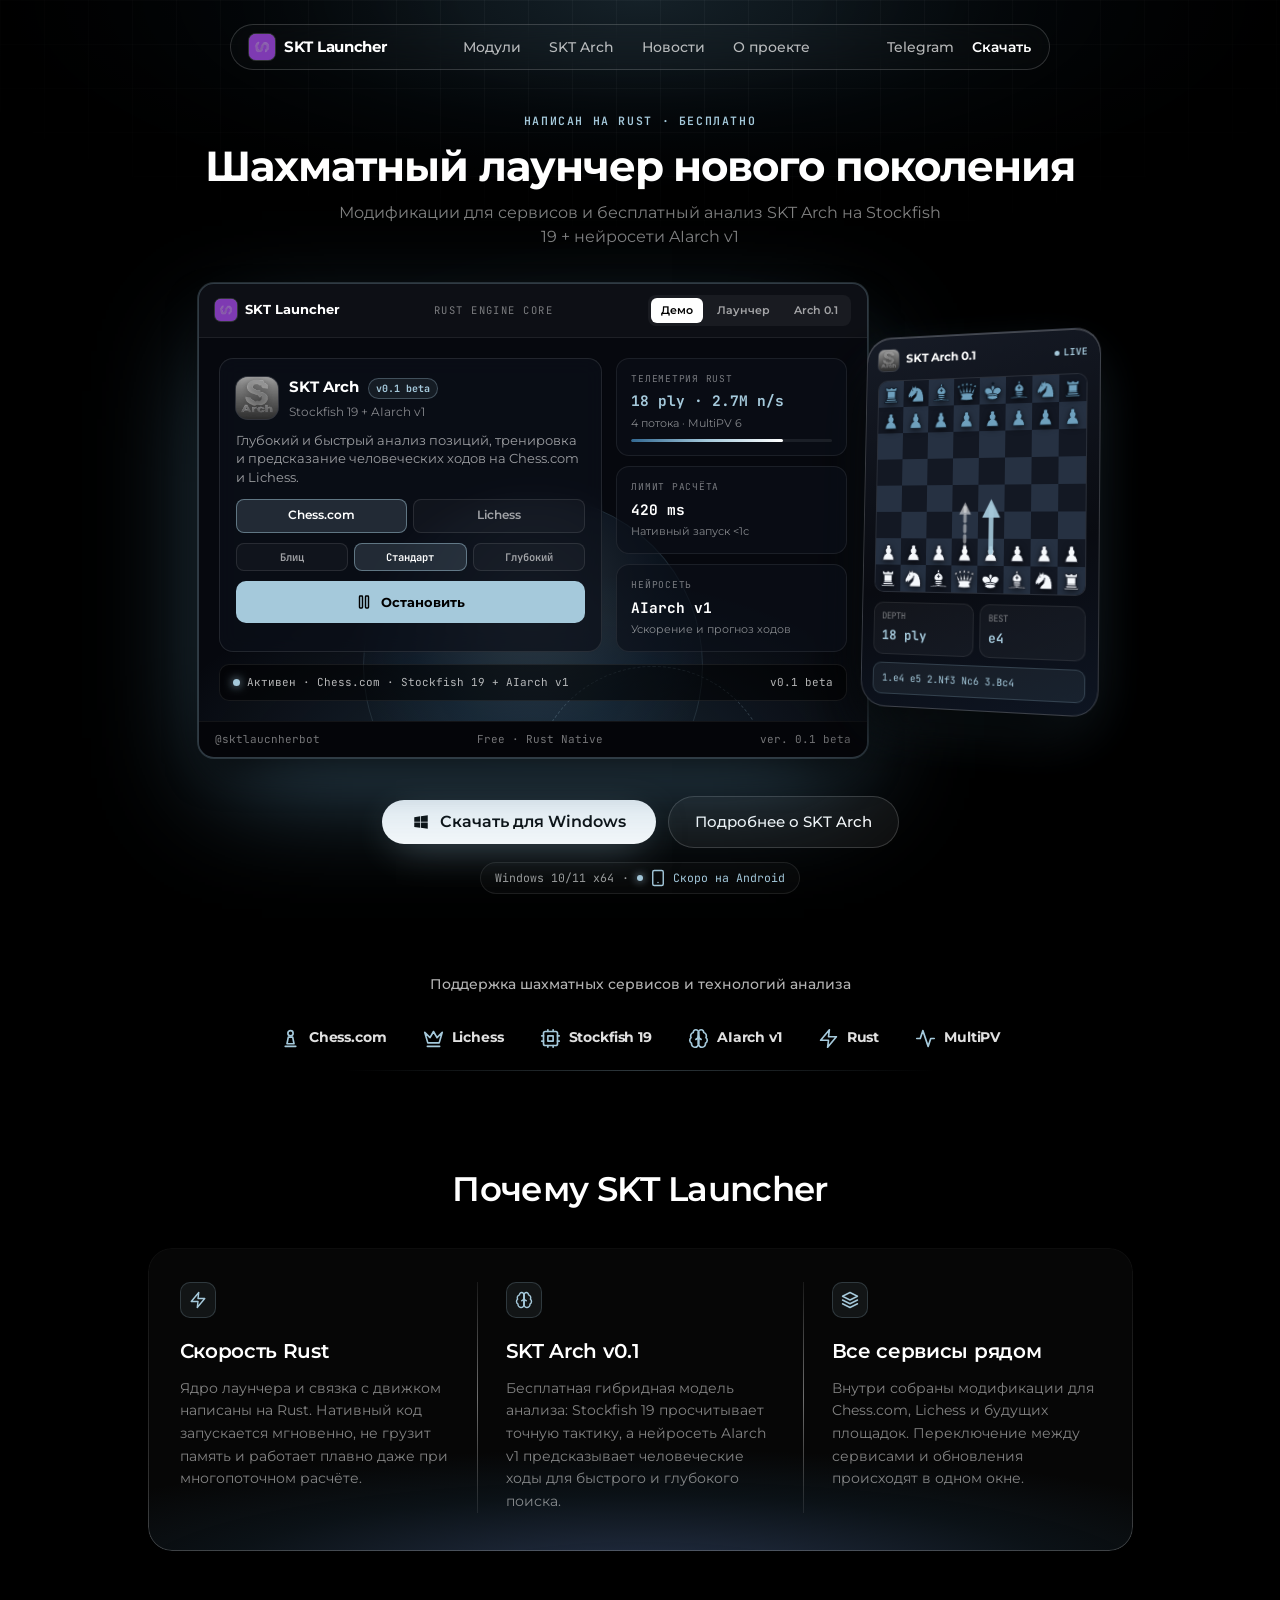
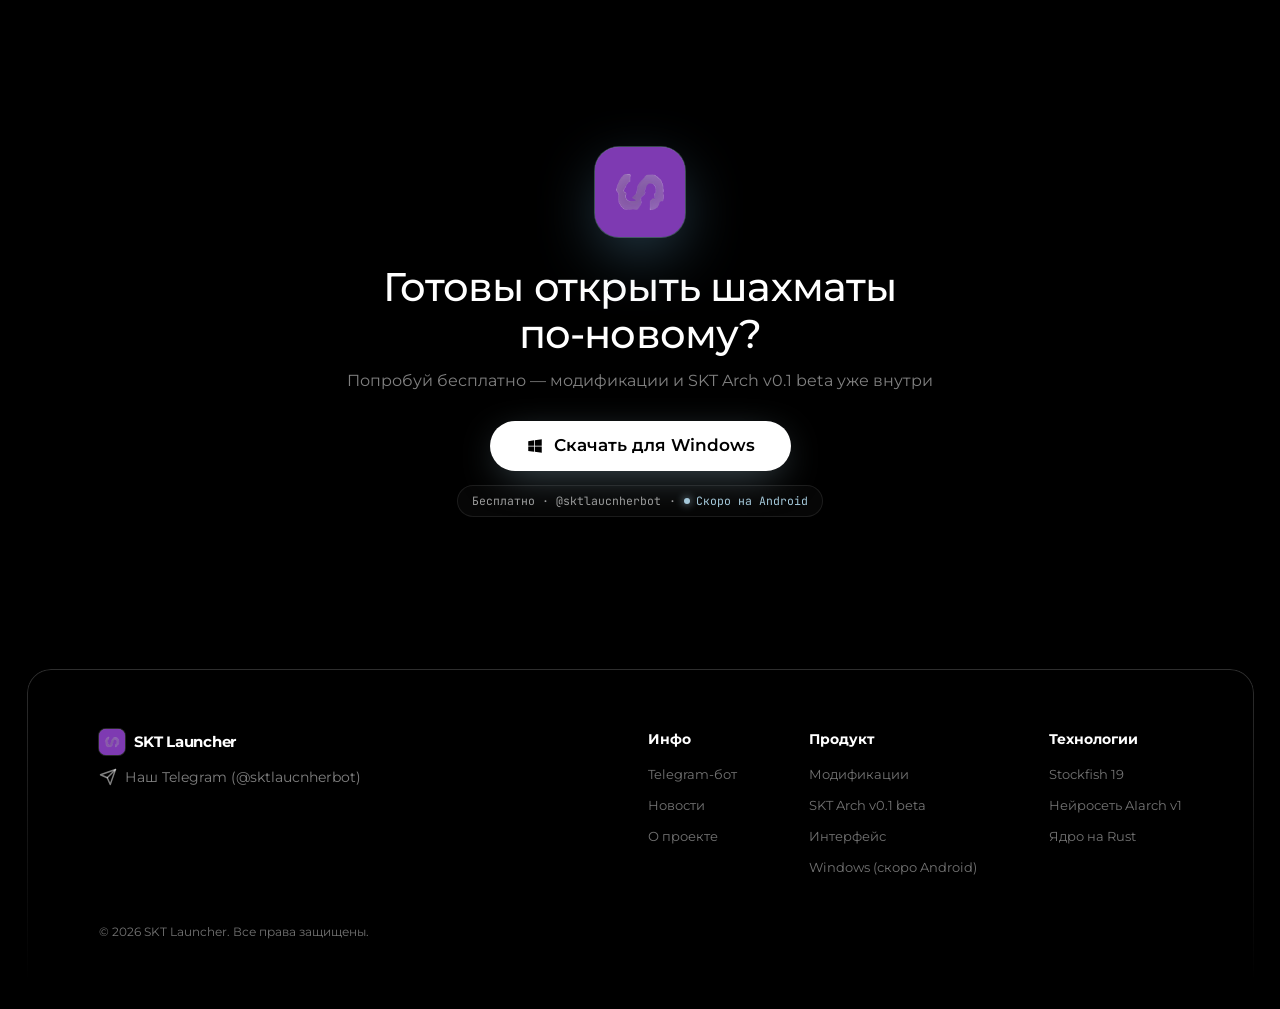
==== commit 94f27381: "Rename Toby to AIarch v1, add Soon on Android note, upgrade animations and redesign mobile layout" ====
--- a/index.html
+++ b/index.html
@@ -4,16 +4,16 @@
   <meta charset="UTF-8" />
   <meta name="viewport" content="width=device-width, initial-scale=1.0, viewport-fit=cover" />
   <title>SKT Launcher — шахматный лаунчер на Rust | SKT Arch v0.1 beta</title>
-  <meta name="description" content="SKT Launcher — быстрый шахматный лаунчер на Rust. Модификации для Chess.com и Lichess и бесплатная модель анализа SKT Arch v0.1 beta на базе Stockfish 19 и нейросети Toby." />
+  <meta name="description" content="SKT Launcher — быстрый шахматный лаунчер на Rust. Модификации для Chess.com и Lichess и бесплатная модель анализа SKT Arch v0.1 beta на базе Stockfish 19 и нейросети AIarch v1." />
   <meta name="theme-color" content="#000000" />
   <meta property="og:title" content="SKT Launcher" />
-  <meta property="og:description" content="Шахматный лаунчер на Rust. Модификации для сервисов и бесплатная модель SKT Arch v0.1 beta (Stockfish 19 + нейросеть)." />
+  <meta property="og:description" content="Шахматный лаунчер на Rust. Модификации для сервисов и бесплатная модель SKT Arch v0.1 beta (Stockfish 19 + AIarch v1)." />
   <meta property="og:image" content="assets/logo-launcher.png" />
   <link rel="icon" type="image/png" href="assets/logo-launcher.png" />
   <link rel="preconnect" href="https://fonts.googleapis.com" />
   <link rel="preconnect" href="https://fonts.gstatic.com" crossorigin />
   <link href="https://fonts.googleapis.com/css2?family=Montserrat:wght@400;500;600;700;800&family=JetBrains+Mono:wght@400;500;600;700&display=swap" rel="stylesheet" />
-  <link rel="stylesheet" href="style.css?v=4" />
+  <link rel="stylesheet" href="style.css?v=5" />
 </head>
 <body>
   <svg width="0" height="0" style="position:absolute;width:0;height:0;overflow:hidden" aria-hidden="true">
@@ -25,19 +25,19 @@
       <symbol id="i-pawn" viewBox="0 0 24 24"><circle cx="12" cy="6" r="3"/><path d="M9.5 10.5h5L16 18H8z"/><path d="M6 21h12"/></symbol>
       <symbol id="i-crown" viewBox="0 0 24 24"><path d="m2 5 3.5 12h13L22 5l-6 6-4-7-4 7-6-6z"/><path d="M5 21h14"/></symbol>
       <symbol id="i-send" viewBox="0 0 24 24"><path d="m22 2-7 20-4-9-9-4Z"/><path d="M22 2 11 13"/></symbol>
-      <symbol id="i-download" viewBox="0 0 24 24"><path d="M12 3v12"/><path d="m7 10 5 5 5-5"/><path d="M5 21h14"/></symbol>
       <symbol id="i-play" viewBox="0 0 24 24"><polygon points="6 3 20 12 6 21 6 3"/></symbol>
       <symbol id="i-pause" viewBox="0 0 24 24"><rect x="6" y="4" width="4" height="16" rx="1"/><rect x="14" y="4" width="4" height="16" rx="1"/></symbol>
       <symbol id="i-win" viewBox="0 0 24 24"><path fill="currentColor" stroke="none" d="M3 5.5 10.8 4.4v7.1H3zm8.8-1.2L21 3v8.5h-9.2zM3 12.5h7.8v7.1L3 18.5zm8.8 0H21V21l-9.2-1.3z"/></symbol>
+      <symbol id="i-smartphone" viewBox="0 0 24 24"><rect x="5" y="2" width="14" height="20" rx="2"/><path d="M12 18h.01"/></symbol>
       <symbol id="i-activity" viewBox="0 0 24 24"><path d="M22 12h-4l-3 9L9 3l-3 9H2"/></symbol>
-      <symbol id="i-sliders" viewBox="0 0 24 24"><path d="M21 4h-7M10 4H3M21 12h-9M8 12H3M21 20h-5M12 20H3M14 2v4M8 10v4M16 18v4"/></symbol>
       <symbol id="i-x" viewBox="0 0 24 24"><path d="M18 6 6 18M6 6l12 12"/></symbol>
     </defs>
   </svg>
 
+  <div class="scroll-beam" id="scrollBeam" aria-hidden="true"></div>
   <div class="top-backdrop" aria-hidden="true"></div>
 
-  <!-- FLOATING PILL HEADER (exact qns.world style) -->
+  <!-- FLOATING PILL HEADER -->
   <header class="q-header">
     <a href="index.html" class="q-brand">
       <span class="logo-mark logo-mark--launcher logo-mark--sm">
@@ -69,15 +69,15 @@
     <a href="arch.html" style="--i:2">SKT Arch 0.1</a>
     <a href="news.html" style="--i:3">Новости</a>
     <a href="about.html" style="--i:4">О проекте</a>
-    <a href="https://t.me/sktlaucnherbot" target="_blank" rel="noopener" class="js-download" style="--i:5">Скачать в Telegram</a>
+    <a href="https://t.me/sktlaucnherbot" target="_blank" rel="noopener" class="q-mobile-menu__cta js-download" style="--i:5">Скачать в Telegram</a>
   </div>
 
   <main id="top">
-    <!-- HERO (mirrors qns.world/) -->
+    <!-- HERO -->
     <section class="home-hero">
       <span class="home-hero__kicker anim-rise" style="--d:0.04s">НАПИСАН НА RUST · БЕСПЛАТНО</span>
       <h1 class="home-hero__title anim-rise" style="--d:0.1s">Шахматный лаунчер нового поколения</h1>
-      <p class="home-hero__sub anim-rise" style="--d:0.16s">Модификации для сервисов и бесплатный анализ SKT Arch на Stockfish 19 + нейросети</p>
+      <p class="home-hero__sub anim-rise" style="--d:0.16s">Модификации для сервисов и бесплатный анализ SKT Arch на Stockfish 19 + нейросети AIarch v1</p>
 
       <!-- INTERACTIVE DUAL-DEVICE APP SHOWCASE -->
       <div class="showcase-wrap running" id="showcaseWrap">
@@ -96,23 +96,31 @@
               <span class="pc-bar__mid">RUST ENGINE CORE</span>
               <div class="pc-bar__tabs" role="tablist">
                 <button type="button" class="pc-tab active" data-pane="demo">Демо</button>
-                <button type="button" class="pc-tab" data-pane="launcher">SKT Launcher</button>
+                <button type="button" class="pc-tab pc-tab--mob-only" data-pane="live">Анализ</button>
+                <button type="button" class="pc-tab" data-pane="launcher">Лаунчер</button>
                 <button type="button" class="pc-tab" data-pane="arch">Arch 0.1</button>
               </div>
             </div>
 
             <div class="pc-body">
-              <!-- Pane 1: Interactive Demo (like qns.world ВКЛЮЧИТЬ) -->
+              <!-- Animated Atmospheric Neural Orb (qns.world/app-demo vibe!) -->
+              <div class="demo-orb" aria-hidden="true">
+                <div class="demo-orb__ring"></div>
+                <div class="demo-orb__pulse"></div>
+                <div class="demo-orb__pulse demo-orb__pulse--2"></div>
+              </div>
+
+              <!-- Pane 1: Interactive Demo -->
               <div class="pc-pane active" data-pane="demo">
                 <div class="demo-grid">
-                  <div class="demo-card">
+                  <div class="demo-card spot">
                     <div class="demo-card__head">
                       <span class="logo-mark logo-mark--arch logo-mark--md">
                         <img src="assets/logo-arch.png" alt="SKT Arch" width="42" height="42" />
                       </span>
                       <div>
                         <b>SKT Arch <span class="demo-badge">v0.1 beta</span></b>
-                        <span style="font-size:11.5px;color:var(--text-50)">Stockfish 19 + Toby 2.0</span>
+                        <span style="font-size:11.5px;color:var(--text-50)">Stockfish 19 + AIarch v1</span>
                       </div>
                     </div>
                     <p class="demo-card__desc">
@@ -122,6 +130,11 @@
                       <button type="button" class="srv-btn active" data-srv="Chess.com">Chess.com</button>
                       <button type="button" class="srv-btn" data-srv="Lichess">Lichess</button>
                     </div>
+                    <div class="demo-presets">
+                      <button type="button" class="preset-btn" data-preset="blitz">Блиц</button>
+                      <button type="button" class="preset-btn active" data-preset="std">Стандарт</button>
+                      <button type="button" class="preset-btn" data-preset="deep">Глубокий</button>
+                    </div>
                     <button type="button" class="demo-launch on" id="demoLaunch">
                       <svg class="ic" width="15" height="15"><use href="#i-pause"/></svg>
                       Остановить
@@ -133,6 +146,7 @@
                       <small>Телеметрия Rust</small>
                       <b id="demoModeVal">18 ply · 2.7M n/s</b>
                       <span>4 потока · MultiPV 6</span>
+                      <div class="demo-bar"><i id="demoBarFill"></i></div>
                     </div>
                     <div class="demo-slot">
                       <small>Лимит расчёта</small>
@@ -140,25 +154,44 @@
                       <span>Нативный запуск &lt;1с</span>
                     </div>
                     <div class="demo-slot">
-                      <small>Новые моды</small>
-                      <b>Скоро</b>
-                      <span>Автообновления в лаунчере</span>
+                      <small>Нейросеть</small>
+                      <b>AIarch v1</b>
+                      <span>Ускорение и прогноз ходов</span>
                     </div>
                   </div>
                 </div>
 
                 <div class="demo-status">
-                  <span><i class="status-dot"></i><span id="demoStatusTxt">Активен · Chess.com · Stockfish 19 + Toby 2.0</span></span>
+                  <span><i class="status-dot"></i><span id="demoStatusTxt">Активен · Chess.com · Stockfish 19 + AIarch v1</span></span>
                   <span>v0.1 beta</span>
                 </div>
               </div>
 
-              <!-- Pane 2: Real Screenshot of SKT Launcher -->
+              <!-- Pane 2 (Mobile-Only Integrated Live Analysis Tab!) -->
+              <div class="pc-pane" data-pane="live">
+                <div class="js-chess-analysis">
+                  <div class="analysis-body">
+                    <div class="evalbar"><div class="evalbar__fill js-eval-fill"></div><span class="js-eval-text">+0.30</span></div>
+                    <div class="miniboard"></div>
+                  </div>
+                  <div class="analysis-stats">
+                    <div class="analysis-stat"><small>Глубина</small><b class="js-depth">18 ply</b></div>
+                    <div class="analysis-stat"><small>Узлов/с</small><b class="js-nps">2.6M</b></div>
+                    <div class="analysis-stat analysis-stat--hi"><small>Лучший</small><b class="js-best">e4</b></div>
+                  </div>
+                  <div class="analysis-pvs">
+                    <div class="pv-line"><span class="pv-tag">SF19</span><span class="pv-txt js-pv-sf">1.e4 e5 2.Nf3 Nc6</span></div>
+                    <div class="pv-line pv-line--ai"><span class="pv-tag">AIARCH</span><span class="pv-txt js-pv-ai">Человек: e4 (64%)</span></div>
+                  </div>
+                </div>
+              </div>
+
+              <!-- Pane 3: Real Screenshot of SKT Launcher -->
               <div class="pc-pane" data-pane="launcher">
                 <img class="pc-shot-img js-zoom" data-src="assets/ui-launcher.png" src="assets/ui-launcher.png" alt="Интерфейс SKT Launcher" width="980" height="676" />
               </div>
 
-              <!-- Pane 3: Real Screenshot of SKT Arch 0.1 -->
+              <!-- Pane 4: Real Screenshot of SKT Arch 0.1 -->
               <div class="pc-pane" data-pane="arch">
                 <img class="pc-shot-img js-zoom" data-src="assets/ui-arch.png" src="assets/ui-arch.png" alt="Интерфейс SKT Arch 0.1 beta" width="800" height="604" />
               </div>
@@ -171,7 +204,7 @@
             </div>
           </div>
 
-          <!-- Right 3D-Tilted Live Analysis Companion (mirrors qns.world phone overlay) -->
+          <!-- Right 3D-Tilted Live Analysis Companion (Desktop) -->
           <div class="arch-float js-chess-analysis">
             <div class="arch-float__top">
               <span class="logo-mark logo-mark--arch logo-mark--xs">
@@ -198,35 +231,43 @@
         </div>
       </div>
 
-      <div class="hero-cta-row anim-rise" style="--d:0.26s">
-        <a href="https://t.me/sktlaucnherbot" target="_blank" rel="noopener" class="btn-pill js-download">
-          <svg class="ic" width="18" height="18"><use href="#i-win"/></svg>
-          Скачать бесплатно
-        </a>
-        <a href="arch.html" class="btn-ghost">
-          Подробнее о SKT Arch
-        </a>
+      <!-- CTA + "Скоро на Android" -->
+      <div class="hero-cta-wrap anim-rise" style="--d:0.24s">
+        <div class="hero-cta-row">
+          <a href="https://t.me/sktlaucnherbot" target="_blank" rel="noopener" class="btn-pill js-download">
+            <svg class="ic" width="18" height="18"><use href="#i-win"/></svg>
+            Скачать для Windows
+          </a>
+          <a href="arch.html" class="btn-ghost">
+            Подробнее о SKT Arch
+          </a>
+        </div>
+        <div class="os-note">
+          <span>Windows 10/11 x64</span>
+          <span>·</span>
+          <span class="os-note__soon"><i></i><svg class="ic" width="13" height="13"><use href="#i-smartphone"/></svg>Скоро на Android</span>
+        </div>
       </div>
     </section>
 
-    <!-- SUPPORTED PLATFORMS & TECH STRIP (exact qns.world icon strip) -->
+    <!-- SUPPORTED PLATFORMS & TECH STRIP -->
     <section class="services-strip reveal">
       <p class="services-strip__label">Поддержка шахматных сервисов и технологий анализа</p>
       <div class="services-strip__icons">
-        <span class="srv-item"><svg class="ic" width="22" height="22"><use href="#i-pawn"/></svg>Chess.com</span>
-        <span class="srv-item"><svg class="ic" width="22" height="22"><use href="#i-crown"/></svg>Lichess</span>
-        <span class="srv-item"><svg class="ic" width="22" height="22"><use href="#i-cpu"/></svg>Stockfish 19</span>
-        <span class="srv-item"><svg class="ic" width="22" height="22"><use href="#i-brain"/></svg>Toby 2.0</span>
-        <span class="srv-item"><svg class="ic" width="22" height="22"><use href="#i-zap"/></svg>Rust</span>
-        <span class="srv-item"><svg class="ic" width="22" height="22"><use href="#i-activity"/></svg>MultiPV</span>
+        <span class="srv-item"><svg class="ic" width="21" height="21"><use href="#i-pawn"/></svg>Chess.com</span>
+        <span class="srv-item"><svg class="ic" width="21" height="21"><use href="#i-crown"/></svg>Lichess</span>
+        <span class="srv-item"><svg class="ic" width="21" height="21"><use href="#i-cpu"/></svg>Stockfish 19</span>
+        <span class="srv-item"><svg class="ic" width="21" height="21"><use href="#i-brain"/></svg>AIarch v1</span>
+        <span class="srv-item"><svg class="ic" width="21" height="21"><use href="#i-zap"/></svg>Rust</span>
+        <span class="srv-item"><svg class="ic" width="21" height="21"><use href="#i-activity"/></svg>MultiPV</span>
       </div>
     </section>
 
-    <!-- WHY SKT LAUNCHER (exact qns.world 985px 3-col glass card with bottom glow) -->
+    <!-- WHY SKT LAUNCHER -->
     <section class="why-section">
       <h2 class="section-h2 reveal">Почему SKT Launcher</h2>
 
-      <div class="why-card reveal">
+      <div class="why-card spot reveal">
         <div class="why-grid">
           <div class="why-col">
             <div class="why-col__ic"><svg class="ic" width="18" height="18"><use href="#i-zap"/></svg></div>
@@ -244,7 +285,7 @@
             <h3>SKT Arch v0.1</h3>
             <p>
               Бесплатная гибридная модель анализа: Stockfish 19 просчитывает точную тактику,
-              а нейросеть Toby предсказывает человеческие ходы для быстрого и глубокого поиска.
+              а нейросеть AIarch v1 предсказывает человеческие ходы для быстрого и глубокого поиска.
             </p>
           </div>
 
@@ -262,24 +303,37 @@
       </div>
     </section>
 
-    <!-- BOTTOM STARFIELD CTA (exact qns.world starfield CTA) -->
+    <!-- BOTTOM STARFIELD CTA -->
     <section class="star-cta">
       <canvas class="star-cta__canvas js-starfield" aria-hidden="true"></canvas>
       <div class="star-cta__inner reveal">
         <span class="logo-mark logo-mark--launcher logo-mark--xl">
-          <img src="assets/logo-launcher.png" alt="SKT Launcher" width="92" height="92" />
+          <img src="assets/logo-launcher.png" alt="SKT Launcher" width="90" height="90" />
         </span>
         <h2 class="star-cta__title">Готовы открыть шахматы<br />по-новому?</h2>
         <p class="star-cta__sub">Попробуй бесплатно — модификации и SKT Arch v0.1 beta уже внутри</p>
         <a href="https://t.me/sktlaucnherbot" target="_blank" rel="noopener" class="btn-pill btn-pill--lg js-download">
           <svg class="ic" width="18" height="18"><use href="#i-win"/></svg>
-          Скачать бесплатно
+          Скачать для Windows
         </a>
+        <div class="os-note">
+          <span>Бесплатно · @sktlaucnherbot</span>
+          <span>·</span>
+          <span class="os-note__soon"><i></i>Скоро на Android</span>
+        </div>
       </div>
     </section>
   </main>
 
-  <!-- ROUNDED-TOP FOOTER (exact qns.world 1227px footer) -->
+  <!-- MOBILE STICKY QUICK DOWNLOAD DOCK -->
+  <div class="mobile-dock" id="mobileDock">
+    <a href="https://t.me/sktlaucnherbot" target="_blank" rel="noopener" class="js-download">
+      <svg class="ic" width="16" height="16"><use href="#i-win"/></svg>
+      Скачать · скоро Android
+    </a>
+  </div>
+
+  <!-- ROUNDED-TOP FOOTER -->
   <footer class="q-footer">
     <div class="q-footer__top">
       <div class="q-footer__brand">
@@ -310,14 +364,14 @@
             <li><a href="mods.html">Модификации</a></li>
             <li><a href="arch.html">SKT Arch v0.1 beta</a></li>
             <li><a href="mods.html#interface">Интерфейс</a></li>
-            <li><a href="https://t.me/sktlaucnherbot" target="_blank" rel="noopener" class="js-download">Скачать для Windows</a></li>
+            <li><a href="https://t.me/sktlaucnherbot" target="_blank" rel="noopener" class="js-download">Windows (скоро Android)</a></li>
           </ul>
         </div>
         <div class="q-footer__col">
           <h4>Технологии</h4>
           <ul>
             <li><a href="arch.html#hybrid">Stockfish 19</a></li>
-            <li><a href="arch.html#inside">Нейросеть Toby</a></li>
+            <li><a href="arch.html#inside">Нейросеть AIarch v1</a></li>
             <li><a href="about.html">Ядро на Rust</a></li>
           </ul>
         </div>
@@ -333,6 +387,6 @@
     <img id="lightboxImg" src="" alt="" />
   </div>
 
-  <script src="app.js?v=4"></script>
+  <script src="app.js?v=5"></script>
 </body>
 </html>
--- a/style.css
+++ b/style.css
@@ -1,8 +1,8 @@
 /* =========================================================
-   SKT Launcher — Design System (qns.world visual reference)
+   SKT Launcher — Design System v5 (qns.world reference)
    Pure #000 black, Montserrat + JetBrains Mono, monochrome white
-   pills, ice-blue/indigo atmospheric glows, gradient-masked
-   glass borders, starfield & multi-page layouts.
+   pills, ice-blue atmospheric glows, creative motion choreography,
+   cursor specular spotlight & refined mobile-first polish.
    ========================================================= */
 
 :root {
@@ -14,19 +14,17 @@
   --text-60: rgba(255, 255, 255, 0.60);
   --text-50: rgba(255, 255, 255, 0.50);
   --text-45: rgba(255, 255, 255, 0.45);
-  --muted-label: #848484;
-
-  --glass-nav: rgba(255, 255, 255, 0.015);
-  --glass-06: rgba(255, 255, 255, 0.06);
+
+  --glass-nav: rgba(255, 255, 255, 0.02);
+  --glass-06: rgba(255, 255, 255, 0.055);
   --glass-10: rgba(255, 255, 255, 0.10);
   --border-10: rgba(255, 255, 255, 0.10);
   --border-17: rgba(255, 255, 255, 0.17);
-  --border-20: rgba(255, 255, 255, 0.20);
+  --border-20: rgba(255, 255, 255, 0.22);
 
   --accent: #a5c9db;
   --accent-2: #5f95b6;
   --accent-3: #326891;
-  --indigo-glow: #4b5cc4;
   --link-blue: #4a90e2;
 
   --r-xs: 5px;
@@ -39,6 +37,7 @@
   --font-main: "Montserrat", -apple-system, BlinkMacSystemFont, "Segoe UI", Roboto, sans-serif;
   --font-mono: "JetBrains Mono", ui-monospace, "SFMono-Regular", Menlo, monospace;
   --ease: cubic-bezier(0.22, 1, 0.36, 1);
+  --spring: cubic-bezier(0.34, 1.4, 0.64, 1);
 }
 
 *, *::before, *::after { box-sizing: border-box; margin: 0; padding: 0; }
@@ -58,6 +57,21 @@
 img { display: block; max-width: 100%; }
 .mono { font-family: var(--font-mono); }
 ::selection { background: var(--accent); color: #000; }
+
+/* ---------- Scroll Progress Beam ---------- */
+.scroll-beam {
+  position: fixed;
+  top: 0;
+  left: 0;
+  width: 100%;
+  height: 2px;
+  transform-origin: 0 50%;
+  transform: scaleX(0);
+  background: linear-gradient(90deg, rgba(50, 104, 145, 0.4), var(--accent-2), #ffffff);
+  box-shadow: 0 0 12px rgba(165, 201, 219, 0.75);
+  z-index: 250;
+  pointer-events: none;
+}
 
 /* ---------- Stroke SVG Icons ---------- */
 .ic {
@@ -73,7 +87,7 @@
   vertical-align: middle;
 }
 
-/* ---------- Crisp Logo Mark (trims white PNG halo cleanly) ---------- */
+/* ---------- Crisp Logo Mark ---------- */
 .logo-mark {
   position: relative;
   display: inline-grid;
@@ -81,47 +95,44 @@
   flex-shrink: 0;
   overflow: hidden;
   border-radius: 26%;
-  box-shadow: inset 0 1px 0 rgba(255,255,255,0.26), 0 0 0 1px rgba(255,255,255,0.16);
-}
-.logo-mark img {
-  width: 100%;
-  height: 100%;
-  object-fit: cover;
-  transform: scale(1.08);
-  pointer-events: none;
-}
+  box-shadow: inset 0 1px 0 rgba(255,255,255,0.28), 0 0 0 1px rgba(255,255,255,0.16);
+  transition: transform 0.35s var(--spring), box-shadow 0.35s var(--ease);
+}
+.logo-mark img { width: 100%; height: 100%; object-fit: cover; transform: scale(1.08); pointer-events: none; }
 .logo-mark--launcher { background: #5a388c; }
-.logo-mark--launcher img { filter: contrast(1.18) brightness(1.06) saturate(1.08); }
+.logo-mark--launcher img { filter: contrast(1.2) brightness(1.07) saturate(1.1); }
 .logo-mark--arch { background: #343740; }
-.logo-mark--arch img { filter: contrast(1.26) brightness(1.18); }
+.logo-mark--arch img { filter: contrast(1.28) brightness(1.18); }
 .logo-mark--xs { width: 22px; height: 22px; border-radius: 6px; }
 .logo-mark--sm { width: 26px; height: 26px; border-radius: 7px; }
 .logo-mark--md { width: 42px; height: 42px; border-radius: 12px; }
 .logo-mark--lg { width: 76px; height: 76px; border-radius: 20px; }
 .logo-mark--xl {
-  width: 92px;
-  height: 92px;
+  width: 90px;
+  height: 90px;
   border-radius: 24px;
   box-shadow:
     inset 0 1px 0 rgba(255,255,255,0.35),
-    0 0 0 1px rgba(165,201,219,0.28),
-    0 20px 60px -10px rgba(95,149,182,0.55);
-}
-
-/* ---------- Top Grid Atmospheric Backdrop (qns.world signature) ---------- */
+    0 0 0 1px rgba(165,201,219,0.32),
+    0 20px 65px -10px rgba(95,149,182,0.55);
+  animation: gentleBob 5.5s ease-in-out infinite;
+}
+@keyframes gentleBob { 50% { transform: translateY(-7px); } }
+
+/* ---------- Top Grid Atmospheric Backdrop ---------- */
 .top-backdrop {
   position: fixed;
   top: 0;
   left: 50%;
   transform: translateX(-50%);
   width: min(1440px, 100vw);
-  height: 360px;
+  height: 380px;
   pointer-events: none;
   z-index: 0;
   background-image:
-    radial-gradient(ellipse 68% 72% at 50% 0%, rgba(95, 149, 182, 0.19) 0%, rgba(50, 104, 145, 0.08) 45%, rgba(0, 0, 0, 0) 78%),
-    linear-gradient(to right, rgba(255, 255, 255, 0.035) 1px, transparent 1px),
-    linear-gradient(to bottom, rgba(255, 255, 255, 0.035) 1px, transparent 1px);
+    radial-gradient(ellipse 68% 72% at 50% 0%, rgba(95, 149, 182, 0.22) 0%, rgba(50, 104, 145, 0.09) 45%, rgba(0, 0, 0, 0) 78%),
+    linear-gradient(to right, rgba(255, 255, 255, 0.036) 1px, transparent 1px),
+    linear-gradient(to bottom, rgba(255, 255, 255, 0.036) 1px, transparent 1px);
   background-size: 100% 100%, 44px 44px, 44px 44px;
   -webkit-mask-image: radial-gradient(ellipse 75% 88% at 50% 0%, #000 18%, transparent 78%);
   mask-image: radial-gradient(ellipse 75% 88% at 50% 0%, #000 18%, transparent 78%);
@@ -129,10 +140,26 @@
 
 main, .q-footer { position: relative; z-index: 2; }
 
-/* ---------- Floating Pill Header (Exact qns.world 794px, 35px radius) ---------- */
+/* ---------- Specular Hover Spotlight (applied via JS to .spot cards) ---------- */
+.spot { position: relative; }
+.spot::after {
+  content: "";
+  position: absolute;
+  inset: 0;
+  border-radius: inherit;
+  pointer-events: none;
+  background: radial-gradient(320px circle at var(--sx, 50%) var(--sy, 0%), rgba(165, 201, 219, 0.14), transparent 55%);
+  opacity: 0;
+  transition: opacity 0.35s var(--ease);
+  z-index: 0;
+}
+.spot:hover::after { opacity: 1; }
+.spot > * { position: relative; z-index: 1; }
+
+/* ---------- Floating Pill Header ---------- */
 .q-header {
   position: fixed;
-  top: 26px;
+  top: 24px;
   left: 50%;
   transform: translateX(-50%);
   width: min(820px, calc(100% - 32px));
@@ -145,27 +172,28 @@
   border-radius: var(--r-header);
   background: var(--glass-nav);
   border: 1px solid var(--border-17);
-  backdrop-filter: blur(10.5px);
-  -webkit-backdrop-filter: blur(10.5px);
-  z-index: 100;
-  transition: border-color 0.25s, background 0.25s;
-}
-.q-header:hover { border-color: rgba(255, 255, 255, 0.24); }
+  backdrop-filter: blur(12px);
+  -webkit-backdrop-filter: blur(12px);
+  z-index: 120;
+  transition: border-color 0.25s, background 0.25s, box-shadow 0.25s;
+}
+.q-header.scrolled {
+  background: rgba(5, 7, 11, 0.78);
+  box-shadow: 0 12px 36px -14px rgba(0, 0, 0, 0.9);
+}
+.q-header:hover { border-color: rgba(255, 255, 255, 0.26); }
 .q-brand {
   display: inline-flex;
   align-items: center;
   gap: 9px;
   font-weight: 700;
-  font-size: 15px;
+  font-size: 14.5px;
   letter-spacing: -0.02em;
   color: #fff;
   white-space: nowrap;
 }
-.q-nav {
-  display: flex;
-  align-items: center;
-  gap: 28px;
-}
+.q-brand:hover .logo-mark { transform: scale(1.08) rotate(-4deg); }
+.q-nav { display: flex; align-items: center; gap: 28px; }
 .q-nav a, .q-actions a {
   font-size: 13.5px;
   font-weight: 500;
@@ -174,15 +202,8 @@
   white-space: nowrap;
 }
 .q-nav a:hover, .q-nav a.active, .q-actions a:hover { color: #ffffff; }
-.q-actions {
-  display: flex;
-  align-items: center;
-  gap: 18px;
-}
-.q-actions__dl {
-  color: #fff !important;
-  font-weight: 600 !important;
-}
+.q-actions { display: flex; align-items: center; gap: 18px; }
+.q-actions__dl { color: #fff !important; font-weight: 600 !important; }
 
 .q-burger {
   display: none;
@@ -198,7 +219,7 @@
   height: 2px;
   border-radius: 2px;
   background: #fff;
-  transition: transform 0.3s var(--ease), opacity 0.2s, top 0.3s var(--ease);
+  transition: transform 0.32s var(--ease), opacity 0.2s, top 0.32s var(--ease);
 }
 .q-burger span:nth-child(1) { top: 7px; }
 .q-burger span:nth-child(2) { top: 14px; }
@@ -207,42 +228,47 @@
 .q-burger.open span:nth-child(2) { opacity: 0; }
 .q-burger.open span:nth-child(3) { top: 14px; transform: rotate(-45deg); }
 
-/* Mobile Fullscreen Overlay Menu (qns.world style) */
+/* Mobile Fullscreen Overlay Menu */
 .q-mobile-menu {
   position: fixed;
   inset: 0;
-  z-index: 95;
-  background: rgba(0, 0, 0, 0.90);
-  backdrop-filter: blur(12px);
-  -webkit-backdrop-filter: blur(12px);
+  z-index: 110;
+  background: rgba(0, 0, 0, 0.92);
+  backdrop-filter: blur(16px);
+  -webkit-backdrop-filter: blur(16px);
   display: flex;
   flex-direction: column;
   align-items: center;
   justify-content: center;
-  gap: 26px;
+  gap: 24px;
   opacity: 0;
   visibility: hidden;
   pointer-events: none;
   transition: opacity 0.3s var(--ease), visibility 0.3s;
 }
-.q-mobile-menu.open {
-  opacity: 1;
-  visibility: visible;
-  pointer-events: auto;
-}
+.q-mobile-menu.open { opacity: 1; visibility: visible; pointer-events: auto; }
 .q-mobile-menu a {
-  font-size: 24px;
+  font-size: 23px;
   font-weight: 600;
   color: var(--text-85);
-  transform: translateY(14px);
+  transform: translateY(16px);
   opacity: 0;
   transition: transform 0.38s var(--ease), opacity 0.38s var(--ease), color 0.2s;
-  transition-delay: calc(var(--i, 0) * 0.07s);
+  transition-delay: calc(var(--i, 0) * 0.06s);
 }
 .q-mobile-menu.open a { transform: none; opacity: 1; }
 .q-mobile-menu a:hover { color: var(--accent); }
-
-/* ---------- Buttons (Exact qns.world white pill CTA + sweep shine) ---------- */
+.q-mobile-menu__cta {
+  margin-top: 8px;
+  padding: 13px 28px;
+  border-radius: 999px;
+  background: #ffffff;
+  color: #000000 !important;
+  font-size: 16px !important;
+  font-weight: 700 !important;
+}
+
+/* ---------- Buttons & Platform Sub-badge ("Скоро на Android") ---------- */
 .btn-pill {
   position: relative;
   overflow: hidden;
@@ -255,32 +281,29 @@
   background: #ffffff;
   color: #000000;
   font-family: var(--font-main);
-  font-size: 16px;
+  font-size: 15.5px;
   font-weight: 600;
   line-height: 1.2;
   cursor: pointer;
   white-space: nowrap;
-  box-shadow: 0 10px 40px -12px rgba(165, 201, 219, 0.55);
+  box-shadow: 0 10px 40px -12px rgba(165, 201, 219, 0.58);
   transition: transform 0.28s var(--ease), box-shadow 0.28s var(--ease), background 0.2s;
 }
 .btn-pill::after {
   content: "";
   position: absolute;
   inset: 0;
-  background: linear-gradient(105deg, transparent 30%, rgba(165, 201, 219, 0.6) 50%, transparent 70%);
+  background: linear-gradient(105deg, transparent 30%, rgba(165, 201, 219, 0.65) 50%, transparent 70%);
   transform: translateX(-130%);
-  animation: btnSweep 4.2s ease-in-out infinite;
+  animation: btnSweep 3.8s ease-in-out infinite;
   pointer-events: none;
 }
-@keyframes btnSweep {
-  0%, 66% { transform: translateX(-130%); }
-  100% { transform: translateX(130%); }
-}
+@keyframes btnSweep { 0%, 62% { transform: translateX(-130%); } 100% { transform: translateX(130%); } }
 .btn-pill:hover {
   transform: translateY(-2px);
-  box-shadow: 0 0 0 6px rgba(165, 201, 219, 0.16), 0 18px 50px -12px rgba(165, 201, 219, 0.85);
-}
-.btn-pill--lg { padding: 15px 36px; font-size: 17px; }
+  box-shadow: 0 0 0 6px rgba(165, 201, 219, 0.16), 0 18px 50px -12px rgba(165, 201, 219, 0.88);
+}
+.btn-pill--lg { padding: 15px 36px; font-size: 16.5px; }
 .btn-pill--sm { padding: 10px 22px; font-size: 14px; border-radius: var(--r-sm); width: 100%; box-shadow: none; }
 .btn-pill--sm:hover { box-shadow: 0 10px 28px -10px rgba(165, 201, 219, 0.65); }
 
@@ -300,25 +323,73 @@
   white-space: nowrap;
   transition: background 0.2s, border-color 0.2s, transform 0.25s var(--ease);
 }
-.btn-ghost:hover {
-  background: var(--glass-10);
-  border-color: rgba(255, 255, 255, 0.3);
-  transform: translateY(-1px);
+.btn-ghost:hover { background: var(--glass-10); border-color: rgba(255, 255, 255, 0.3); transform: translateY(-1px); }
+
+/* Platform Note ("Windows 10/11 · Скоро на Android") */
+.os-note {
+  display: inline-flex;
+  align-items: center;
+  justify-content: center;
+  flex-wrap: wrap;
+  gap: 8px;
+  margin-top: 14px;
+  padding: 6px 14px;
+  border-radius: 999px;
+  border: 1px solid rgba(255, 255, 255, 0.09);
+  background: rgba(255, 255, 255, 0.025);
+  font-family: var(--font-mono);
+  font-size: 11.5px;
+  color: var(--text-60);
+}
+.os-note__soon {
+  display: inline-flex;
+  align-items: center;
+  gap: 6px;
+  color: var(--accent);
+}
+.os-note__soon i {
+  width: 6px;
+  height: 6px;
+  border-radius: 50%;
+  background: var(--accent);
+  box-shadow: 0 0 8px var(--accent);
+  animation: pulseDotSoft 2.2s infinite;
+}
+@keyframes pulseDotSoft { 0%, 100% { opacity: 0.4; } 50% { opacity: 1; } }
+
+/* Mobile Sticky Bottom Quick-Download Pill (qns.world/mobile style) */
+.mobile-dock {
+  display: none;
+  position: fixed;
+  left: 50%;
+  bottom: calc(16px + env(safe-area-inset-bottom));
+  transform: translate(-50%, 90px);
+  z-index: 90;
+  opacity: 0;
+  pointer-events: none;
+  transition: transform 0.4s var(--ease), opacity 0.35s;
+}
+.mobile-dock.visible { transform: translate(-50%, 0); opacity: 1; pointer-events: auto; }
+.mobile-dock a {
+  display: inline-flex;
+  align-items: center;
+  gap: 9px;
+  padding: 12px 22px;
+  border-radius: 999px;
+  background: #ffffff;
+  color: #000000;
+  font-size: 13.5px;
+  font-weight: 700;
+  box-shadow: 0 12px 38px rgba(0, 0, 0, 0.85), 0 0 0 1px rgba(165, 201, 219, 0.4);
+  white-space: nowrap;
 }
 
 /* ---------- Animations & Safe Reveal ---------- */
-@keyframes heroRise {
-  from { opacity: 0; transform: translateY(18px); }
-  to { opacity: 1; transform: none; }
-}
-@keyframes appTiltIn {
-  from { opacity: 0; transform: perspective(1400px) rotateX(14deg) translateY(28px) scale(0.97); }
-  to { opacity: 1; transform: none; }
-}
-@keyframes glowBreathe {
-  0% { opacity: 0.55; transform: translateX(-50%) scale(0.96); }
-  100% { opacity: 0.92; transform: translateX(-50%) scale(1.06); }
-}
+@keyframes heroRise { from { opacity: 0; transform: translateY(18px); } to { opacity: 1; transform: none; } }
+@keyframes appTiltIn { from { opacity: 0; transform: perspective(1400px) rotateX(12deg) translateY(26px) scale(0.97); } to { opacity: 1; transform: none; } }
+@keyframes glowBreathe { 0% { opacity: 0.55; transform: translate(-50%, -50%) scale(0.95); } 100% { opacity: 0.95; transform: translate(-50%, -50%) scale(1.07); } }
+@keyframes orbSpin { to { transform: translate(-50%, -50%) rotate(360deg); } }
+@keyframes radarRipple { 0% { transform: translate(-50%, -50%) scale(0.6); opacity: 0.55; } 100% { transform: translate(-50%, -50%) scale(1.65); opacity: 0; } }
 
 .anim-rise { animation: heroRise 0.72s var(--ease) backwards; animation-delay: var(--d, 0s); }
 .reveal { transition: opacity 0.65s var(--ease), transform 0.65s var(--ease), filter 0.65s var(--ease); transition-delay: var(--d, 0s); }
@@ -330,25 +401,28 @@
    ========================================================= */
 .home-hero {
   position: relative;
-  width: min(920px, calc(100% - 32px));
+  width: min(940px, calc(100% - 32px));
   margin: 0 auto;
-  padding: 112px 0 42px;
+  padding: 108px 0 36px;
   text-align: center;
 }
 .home-hero__kicker {
-  display: inline-block;
-  font-size: 12px;
-  font-weight: 700;
+  display: inline-flex;
+  align-items: center;
+  gap: 8px;
+  font-family: var(--font-mono);
+  font-size: 11.5px;
+  font-weight: 600;
   letter-spacing: 0.14em;
   text-transform: uppercase;
-  color: var(--text-85);
-  margin-bottom: 10px;
+  color: var(--accent);
+  margin-bottom: 12px;
 }
 .home-hero__title {
-  font-size: clamp(28px, 3.6vw, 40px);
+  font-size: clamp(27px, 3.8vw, 42px);
   font-weight: 700;
-  line-height: 1.18;
-  letter-spacing: -0.02em;
+  line-height: 1.16;
+  letter-spacing: -0.025em;
   color: #ffffff;
   margin-bottom: 10px;
 }
@@ -356,34 +430,49 @@
   font-size: clamp(14px, 1.3vw, 15.5px);
   font-weight: 400;
   color: var(--text-50);
-  margin-bottom: 30px;
-}
-
-/* Interactive Dual-Device Showcase (qns.world signature!) */
+  max-width: 620px;
+  margin: 0 auto 26px;
+}
+
+.hero-cta-wrap {
+  display: flex;
+  flex-direction: column;
+  align-items: center;
+  margin-top: 26px;
+}
+.hero-cta-row {
+  display: flex;
+  align-items: center;
+  justify-content: center;
+  flex-wrap: wrap;
+  gap: 12px;
+}
+
+/* Interactive Dual-Device Showcase */
 .showcase-wrap {
   position: relative;
   margin: 0 auto;
   width: min(920px, 100%);
   padding: 8px 0 12px;
-  animation: appTiltIn 0.9s var(--ease) 0.16s backwards;
+  animation: appTiltIn 0.9s var(--ease) 0.15s backwards;
 }
 .showcase-glow {
   position: absolute;
   left: 50%;
-  top: 46%;
+  top: 48%;
   width: 82%;
   height: 78%;
   transform: translate(-50%, -50%);
   border-radius: 50%;
-  background: radial-gradient(closest-side, rgba(95, 149, 182, 0.36), rgba(50, 104, 145, 0.16) 55%, rgba(0, 0, 0, 0));
-  filter: blur(50px);
+  background: radial-gradient(closest-side, rgba(95, 149, 182, 0.34), rgba(50, 104, 145, 0.15) 55%, rgba(0, 0, 0, 0));
+  filter: blur(54px);
   pointer-events: none;
   z-index: 0;
-  animation: glowBreathe 7s ease-in-out infinite alternate;
+  animation: glowBreathe 6.5s ease-in-out infinite alternate;
   transition: background 0.5s;
 }
 .showcase-wrap.running .showcase-glow {
-  background: radial-gradient(closest-side, rgba(165, 201, 219, 0.5), rgba(95, 149, 182, 0.25) 55%, rgba(0, 0, 0, 0));
+  background: radial-gradient(closest-side, rgba(165, 201, 219, 0.48), rgba(95, 149, 182, 0.22) 55%, rgba(0, 0, 0, 0));
 }
 
 .dual-stage {
@@ -392,6 +481,7 @@
   display: flex;
   align-items: center;
   justify-content: center;
+  transition: transform 0.25s ease-out;
 }
 
 /* Left Main Desktop Launcher Interactive Mockup */
@@ -400,22 +490,24 @@
   width: min(670px, 100%);
   margin-right: 215px;
   border-radius: 16px;
-  background: #080a10;
-  border: 1px solid rgba(255, 255, 255, 0.12);
+  background: #07090f;
+  border: 1px solid rgba(255, 255, 255, 0.13);
   box-shadow:
     0 0 0 1px rgba(255, 255, 255, 0.06),
-    0 18px 40px -12px rgba(0, 0, 0, 0.8),
-    0 40px 90px -30px rgba(95, 149, 182, 0.35);
+    0 18px 40px -12px rgba(0, 0, 0, 0.85),
+    0 40px 95px -30px rgba(95, 149, 182, 0.36);
   overflow: hidden;
   text-align: left;
-  transition: box-shadow 0.45s var(--ease);
+  transition: box-shadow 0.45s var(--ease), border-color 0.45s;
 }
 .showcase-wrap.running .pc-window {
+  border-color: rgba(165, 201, 219, 0.26);
   box-shadow:
-    0 0 0 1px rgba(165, 201, 219, 0.26),
-    0 18px 40px -12px rgba(0, 0, 0, 0.8),
-    0 40px 110px -24px rgba(95, 149, 182, 0.62);
-}
+    0 0 0 1px rgba(165, 201, 219, 0.2),
+    0 18px 40px -12px rgba(0, 0, 0, 0.85),
+    0 44px 115px -24px rgba(95, 149, 182, 0.62);
+}
+
 .pc-bar {
   display: flex;
   align-items: center;
@@ -424,68 +516,73 @@
   background: rgba(255, 255, 255, 0.025);
   border-bottom: 1px solid rgba(255, 255, 255, 0.07);
 }
-.pc-bar__left {
-  display: flex;
-  align-items: center;
-  gap: 8px;
-  font-size: 12.5px;
-  font-weight: 700;
-  color: #fff;
-}
-.pc-bar__mid {
-  font-family: var(--font-mono);
-  font-size: 10.5px;
-  letter-spacing: 0.14em;
-  text-transform: uppercase;
-  color: var(--text-45);
-}
-.pc-bar__tabs {
-  display: inline-flex;
-  gap: 4px;
-  background: rgba(255, 255, 255, 0.05);
-  padding: 3px;
-  border-radius: 8px;
-}
-.pc-tab {
-  font-size: 11px;
-  font-weight: 600;
-  color: var(--text-60);
-  padding: 4px 10px;
-  border-radius: 6px;
-  cursor: pointer;
-  transition: background 0.2s, color 0.2s;
-}
+.pc-bar__left { display: flex; align-items: center; gap: 8px; font-size: 12.5px; font-weight: 700; color: #fff; }
+.pc-bar__mid { font-family: var(--font-mono); font-size: 10.5px; letter-spacing: 0.14em; text-transform: uppercase; color: var(--text-45); }
+.pc-bar__tabs { display: inline-flex; gap: 4px; background: rgba(255, 255, 255, 0.05); padding: 3px; border-radius: 8px; }
+.pc-tab { font-size: 11px; font-weight: 600; color: var(--text-60); padding: 4px 10px; border-radius: 6px; cursor: pointer; transition: all 0.2s; }
 .pc-tab.active { background: #fff; color: #000; }
-
+.pc-tab--mob-only { display: none; }
+
+/* Living Atmospheric Neural Orb inside Desktop Demo (qns.world/app-demo vibe!) */
 .pc-body {
   position: relative;
-  min-height: 368px;
+  min-height: 372px;
   padding: 20px;
+  overflow: hidden;
   background:
-    radial-gradient(ellipse 80% 70% at 50% 105%, rgba(95, 149, 182, 0.22), transparent 68%),
-    #07090f;
-}
-.pc-pane { display: none; }
+    radial-gradient(ellipse 85% 75% at 50% 112%, rgba(95, 149, 182, 0.24), transparent 68%),
+    #06080e;
+}
+.demo-orb {
+  position: absolute;
+  left: 50%;
+  bottom: -115px;
+  width: 340px;
+  height: 340px;
+  transform: translateX(-50%);
+  border-radius: 50%;
+  pointer-events: none;
+  background: radial-gradient(circle at 50% 30%, rgba(165, 201, 219, 0.22), rgba(50, 104, 145, 0.12) 45%, transparent 72%);
+  border: 1px solid rgba(165, 201, 219, 0.12);
+  opacity: 0.55;
+  transition: opacity 0.5s, transform 0.6s var(--ease);
+}
+.showcase-wrap.running .demo-orb { opacity: 1; }
+.demo-orb__ring {
+  position: absolute;
+  left: 50%;
+  top: 50%;
+  width: 240px;
+  height: 240px;
+  border-radius: 50%;
+  border: 1px dashed rgba(165, 201, 219, 0.22);
+  animation: orbSpin 28s linear infinite;
+}
+.demo-orb__pulse {
+  position: absolute;
+  left: 50%;
+  top: 50%;
+  width: 190px;
+  height: 190px;
+  border-radius: 50%;
+  border: 1px solid rgba(165, 201, 219, 0.35);
+  opacity: 0;
+}
+.showcase-wrap.running .demo-orb__pulse { animation: radarRipple 2.8s ease-out infinite; }
+.showcase-wrap.running .demo-orb__pulse--2 { animation-delay: 1.4s; }
+
+.pc-pane { position: relative; z-index: 2; display: none; }
 .pc-pane.active { display: block; animation: heroRise 0.35s var(--ease); }
 
-/* Interactive Demo Pane inside Desktop Mockup */
-.demo-grid {
-  display: grid;
-  grid-template-columns: 1.25fr 0.75fr;
-  gap: 14px;
-}
+.demo-grid { display: grid; grid-template-columns: 1.25fr 0.75fr; gap: 14px; }
 .demo-card {
   padding: 16px;
-  border-radius: 13px;
-  background: rgba(255, 255, 255, 0.035);
-  border: 1px solid rgba(255, 255, 255, 0.09);
-}
-.demo-card__head {
-  display: flex;
-  align-items: center;
-  gap: 11px;
-  margin-bottom: 12px;
-}
+  border-radius: 14px;
+  background: rgba(12, 16, 26, 0.72);
+  backdrop-filter: blur(10px);
+  border: 1px solid rgba(255, 255, 255, 0.1);
+}
+.demo-card__head { display: flex; align-items: center; gap: 11px; margin-bottom: 10px; }
 .demo-card__head b { font-size: 15px; display: block; }
 .demo-badge {
   display: inline-block;
@@ -494,29 +591,32 @@
   color: var(--accent);
   padding: 2px 7px;
   border-radius: 999px;
-  border: 1px solid rgba(165, 201, 219, 0.28);
+  border: 1px solid rgba(165, 201, 219, 0.3);
   background: rgba(165, 201, 219, 0.08);
-  margin-left: 6px;
-}
-.demo-card__desc { font-size: 12.5px; color: var(--text-60); margin-bottom: 14px; line-height: 1.45; }
-.demo-srv {
-  display: flex;
-  gap: 6px;
-  margin-bottom: 14px;
-}
-.srv-btn {
+  margin-left: 5px;
+}
+.demo-card__desc { font-size: 12.5px; color: var(--text-60); margin-bottom: 12px; line-height: 1.45; }
+
+.demo-srv, .demo-presets { display: flex; gap: 6px; margin-bottom: 10px; }
+.srv-btn, .preset-btn {
   flex: 1;
-  padding: 7px 10px;
+  padding: 7px 8px;
   border-radius: 8px;
   border: 1px solid rgba(255, 255, 255, 0.1);
   background: rgba(255, 255, 255, 0.03);
-  font-size: 12px;
+  font-size: 11.5px;
   font-weight: 600;
   color: var(--text-60);
   cursor: pointer;
   transition: all 0.2s;
 }
-.srv-btn.active { background: rgba(165, 201, 219, 0.15); border-color: rgba(165, 201, 219, 0.45); color: #fff; }
+.preset-btn { font-family: var(--font-mono); font-size: 10.5px; padding: 5px 6px; }
+.srv-btn.active, .preset-btn.active {
+  background: rgba(165, 201, 219, 0.16);
+  border-color: rgba(165, 201, 219, 0.48);
+  color: #fff;
+}
+
 .demo-launch {
   width: 100%;
   padding: 11px 16px;
@@ -532,34 +632,48 @@
   gap: 8px;
   transition: background 0.25s, transform 0.2s, box-shadow 0.25s;
 }
-.demo-launch:hover { transform: translateY(-1px); box-shadow: 0 8px 24px -8px rgba(165, 201, 219, 0.7); }
+.demo-launch:hover { transform: translateY(-1px); box-shadow: 0 8px 26px -6px rgba(165, 201, 219, 0.72); }
 .demo-launch.on { background: var(--accent); }
 
-.demo-side {
-  display: flex;
-  flex-direction: column;
-  gap: 10px;
-}
+.demo-side { display: flex; flex-direction: column; gap: 10px; }
 .demo-slot {
   flex: 1;
-  padding: 14px;
+  padding: 13px 14px;
   border-radius: 13px;
-  background: rgba(255, 255, 255, 0.02);
-  border: 1px solid rgba(255, 255, 255, 0.07);
+  background: rgba(12, 16, 26, 0.65);
+  border: 1px solid rgba(255, 255, 255, 0.08);
   display: flex;
   flex-direction: column;
   justify-content: center;
 }
-.demo-slot small { font-family: var(--font-mono); font-size: 10px; color: var(--text-45); text-transform: uppercase; letter-spacing: 0.08em; }
-.demo-slot b { font-family: var(--font-mono); font-size: 15px; margin-top: 4px; color: #fff; }
-.demo-slot span { font-size: 11.5px; color: var(--text-50); margin-top: 2px; }
+.demo-slot small { font-family: var(--font-mono); font-size: 9.5px; color: var(--text-45); text-transform: uppercase; letter-spacing: 0.08em; }
+.demo-slot b { font-family: var(--font-mono); font-size: 14.5px; margin-top: 4px; color: #fff; }
+.demo-slot span { font-size: 11px; color: var(--text-50); margin-top: 2px; }
 .demo-slot--on b { color: var(--accent); }
 
+.demo-bar {
+  margin-top: 7px;
+  height: 3px;
+  border-radius: 3px;
+  background: rgba(255, 255, 255, 0.08);
+  overflow: hidden;
+}
+.demo-bar i {
+  display: block;
+  height: 100%;
+  width: 72%;
+  border-radius: inherit;
+  background: linear-gradient(90deg, var(--accent-3), var(--accent), #fff);
+  transition: width 0.5s var(--ease);
+}
+.showcase-wrap.running .demo-bar i { animation: barPulse 2.4s ease-in-out infinite alternate; }
+@keyframes barPulse { 0% { opacity: 0.75; } 100% { opacity: 1; } }
+
 .demo-status {
-  margin-top: 14px;
-  padding: 10px 13px;
+  margin-top: 12px;
+  padding: 9px 13px;
   border-radius: 10px;
-  background: rgba(0, 0, 0, 0.45);
+  background: rgba(0, 0, 0, 0.55);
   border: 1px solid rgba(255, 255, 255, 0.08);
   font-family: var(--font-mono);
   font-size: 11px;
@@ -570,43 +684,31 @@
   justify-content: space-between;
   gap: 6px 10px;
 }
-.status-dot {
-  display: inline-block;
-  width: 7px;
-  height: 7px;
-  border-radius: 50%;
-  background: var(--text-45);
-  margin-right: 7px;
-  transition: background 0.25s, box-shadow 0.25s;
-}
-.showcase-wrap.running .status-dot {
-  background: var(--accent);
-  box-shadow: 0 0 10px var(--accent);
-}
+.status-dot { display: inline-block; width: 7px; height: 7px; border-radius: 50%; background: var(--text-45); margin-right: 7px; transition: all 0.25s; }
+.showcase-wrap.running .status-dot { background: var(--accent); box-shadow: 0 0 10px var(--accent); }
 
 .pc-shot-img {
   width: 100%;
-  height: 328px;
+  height: 332px;
   object-fit: contain;
   border-radius: 10px;
   background: #0a0c12;
   border: 1px solid rgba(255, 255, 255, 0.08);
   cursor: zoom-in;
 }
-
 .pc-footer {
   display: flex;
   align-items: center;
   justify-content: space-between;
   padding: 9px 16px;
   border-top: 1px solid rgba(255, 255, 255, 0.06);
-  background: rgba(0, 0, 0, 0.35);
+  background: rgba(0, 0, 0, 0.42);
   font-family: var(--font-mono);
   font-size: 11px;
   color: var(--text-45);
 }
 
-/* Right 3D-Tilted Live Analysis Companion Frame (mirrors qns.world phone overlay!) */
+/* Right 3D-Tilted Live Analysis Companion Frame */
 .arch-float {
   position: absolute;
   right: 0;
@@ -615,52 +717,26 @@
   transform: translateY(-50%) perspective(950px) rotateY(-15deg) rotateX(3deg);
   border-radius: 26px;
   padding: 12px;
-  background: linear-gradient(165deg, #161923 0%, #090b11 60%, #0e1420 100%);
+  background: linear-gradient(165deg, #161b26 0%, #090b11 60%, #0e1522 100%);
   border: 1px solid rgba(255, 255, 255, 0.18);
   box-shadow:
-    inset 0 1px 0 rgba(255, 255, 255, 0.2),
-    -18px 26px 60px rgba(0, 0, 0, 0.9),
-    0 20px 60px -18px rgba(95, 149, 182, 0.42);
+    inset 0 1px 0 rgba(255, 255, 255, 0.22),
+    -18px 26px 60px rgba(0, 0, 0, 0.92),
+    0 20px 60px -18px rgba(95, 149, 182, 0.45);
   text-align: left;
   transition: transform 0.45s var(--ease);
-}
-.arch-float:hover { transform: translateY(-52%) perspective(950px) rotateY(-8deg) rotateX(1deg); }
-.arch-float__top {
-  display: flex;
-  align-items: center;
-  gap: 8px;
-  margin-bottom: 10px;
-  font-size: 11.5px;
-  font-weight: 700;
-}
-.arch-float__live {
-  margin-left: auto;
-  font-family: var(--font-mono);
-  font-size: 9.5px;
-  color: var(--accent);
-  display: inline-flex;
-  align-items: center;
-  gap: 4px;
-}
-.arch-float__live i {
-  width: 5px;
-  height: 5px;
-  border-radius: 50%;
-  background: var(--accent);
-}
-.arch-float__stats {
-  display: grid;
-  grid-template-columns: 1fr 1fr;
-  gap: 6px;
-  margin-top: 10px;
-  font-family: var(--font-mono);
-}
-.arch-float__stat {
-  padding: 7px 8px;
-  border-radius: 10px;
-  background: rgba(255, 255, 255, 0.04);
-  border: 1px solid rgba(255, 255, 255, 0.08);
-}
+  animation: floatPhone 6.5s ease-in-out infinite;
+}
+@keyframes floatPhone {
+  0%, 100% { transform: translateY(-50%) perspective(950px) rotateY(-15deg) rotateX(3deg); }
+  50% { transform: translateY(-53%) perspective(950px) rotateY(-12deg) rotateX(2deg); }
+}
+.arch-float:hover { animation-play-state: paused; transform: translateY(-52%) perspective(950px) rotateY(-6deg) rotateX(1deg); }
+.arch-float__top { display: flex; align-items: center; gap: 8px; margin-bottom: 10px; font-size: 11.5px; font-weight: 700; }
+.arch-float__live { margin-left: auto; font-family: var(--font-mono); font-size: 9.5px; color: var(--accent); display: inline-flex; align-items: center; gap: 4px; }
+.arch-float__live i { width: 5px; height: 5px; border-radius: 50%; background: var(--accent); animation: pulseDotSoft 1.5s infinite; }
+.arch-float__stats { display: grid; grid-template-columns: 1fr 1fr; gap: 6px; margin-top: 10px; font-family: var(--font-mono); }
+.arch-float__stat { padding: 7px 8px; border-radius: 10px; background: rgba(255, 255, 255, 0.04); border: 1px solid rgba(255, 255, 255, 0.08); }
 .arch-float__stat small { display: block; font-size: 9px; color: var(--text-45); }
 .arch-float__stat b { font-size: 13px; color: var(--accent); }
 .arch-float__pv {
@@ -677,34 +753,31 @@
   text-overflow: ellipsis;
 }
 
-.hero-cta-row {
-  display: flex;
-  align-items: center;
-  justify-content: center;
-  flex-wrap: wrap;
-  gap: 12px;
-  margin-top: 26px;
-}
-
-/* ---------- Supported Services Strip (qns.world monochrome icons) ---------- */
+/* ---------- Supported Services Strip ---------- */
 .services-strip {
+  position: relative;
   width: min(820px, calc(100% - 32px));
   margin: 44px auto 0;
   text-align: center;
 }
-.services-strip__label {
-  font-size: 14px;
-  font-weight: 500;
-  color: var(--text-70);
-  margin-bottom: 24px;
-}
+.services-strip__label { font-size: 14px; font-weight: 500; color: var(--text-70); margin-bottom: 22px; }
 .services-strip__icons {
+  position: relative;
   display: flex;
   align-items: center;
   justify-content: center;
   flex-wrap: wrap;
-  gap: 28px 40px;
-  padding: 8px 0 18px;
+  gap: 22px 36px;
+  padding: 10px 0 22px;
+}
+.services-strip__icons::after {
+  content: "";
+  position: absolute;
+  left: 14%;
+  right: 14%;
+  bottom: 0;
+  height: 1px;
+  background: linear-gradient(90deg, transparent, rgba(165, 201, 219, 0.28), transparent);
 }
 .srv-item {
   display: inline-flex;
@@ -714,27 +787,18 @@
   font-size: 14px;
   font-weight: 700;
   letter-spacing: -0.01em;
-  transition: transform 0.25s var(--ease), color 0.25s, filter 0.25s;
-}
-.srv-item .ic { width: 22px; height: 22px; }
+  transition: transform 0.28s var(--spring), color 0.25s, filter 0.25s;
+}
+.srv-item .ic { width: 21px; height: 21px; color: var(--accent); }
 .srv-item:hover {
   transform: translateY(-4px) scale(1.06);
   color: #ffffff;
-  filter: drop-shadow(0 6px 14px rgba(165, 201, 219, 0.45));
-}
-
-/* ---------- "Почему SKT Launcher" 3-Column Glass Card (exact qns.world 985px card) ---------- */
-.why-section {
-  width: min(985px, calc(100% - 32px));
-  margin: 96px auto 0;
-  text-align: center;
-}
-.section-h2 {
-  font-size: clamp(26px, 3.2vw, 34px);
-  font-weight: 600;
-  letter-spacing: -0.02em;
-  margin-bottom: 34px;
-}
+  filter: drop-shadow(0 6px 14px rgba(165, 201, 219, 0.5));
+}
+
+/* ---------- "Почему SKT Launcher" 3-Column Glass Card ---------- */
+.why-section { width: min(985px, calc(100% - 32px)); margin: 92px auto 0; text-align: center; }
+.section-h2 { font-size: clamp(25px, 3.2vw, 34px); font-weight: 600; letter-spacing: -0.02em; margin-bottom: 32px; }
 .why-card {
   position: relative;
   border-radius: var(--r-lg);
@@ -745,7 +809,6 @@
   overflow: hidden;
   text-align: left;
 }
-/* Gradient-masked border fading in toward bottom (exact qns.world mask-composite technique) */
 .why-card::before {
   content: "";
   position: absolute;
@@ -758,95 +821,45 @@
   mask-composite: exclude;
   pointer-events: none;
 }
-.why-grid {
-  display: grid;
-  grid-template-columns: 1fr 1px 1fr 1px 1fr;
-  gap: 28px;
-  align-items: stretch;
-}
-.why-divider {
-  background: linear-gradient(180deg, rgba(255, 255, 255, 0.08), rgba(255, 255, 255, 0.42), rgba(255, 255, 255, 0.08));
-}
+.why-grid { display: grid; grid-template-columns: 1fr 1px 1fr 1px 1fr; gap: 28px; align-items: stretch; }
+.why-divider { background: linear-gradient(180deg, rgba(255, 255, 255, 0.08), rgba(255, 255, 255, 0.42), rgba(255, 255, 255, 0.08)); }
 .why-col__ic {
-  width: 34px;
-  height: 34px;
-  border-radius: 9px;
+  width: 36px;
+  height: 36px;
+  border-radius: 10px;
   display: grid;
   place-items: center;
   margin-bottom: 18px;
-  background: rgba(255, 255, 255, 0.07);
-  border: 1px solid rgba(255, 255, 255, 0.12);
-  color: #fff;
-}
-.why-col h3 {
-  font-size: 21px;
-  font-weight: 600;
-  margin-bottom: 12px;
-  letter-spacing: -0.015em;
-}
-.why-col p {
-  font-size: 14px;
-  line-height: 1.6;
-  color: var(--text-50);
-}
-
-/* ---------- Bottom Starfield CTA (exact qns.world bottom CTA) ---------- */
+  background: rgba(165, 201, 219, 0.08);
+  border: 1px solid rgba(165, 201, 219, 0.2);
+  color: var(--accent);
+}
+.why-col h3 { font-size: 20px; font-weight: 600; margin-bottom: 10px; letter-spacing: -0.015em; }
+.why-col p { font-size: 14px; line-height: 1.62; color: var(--text-50); }
+
+/* ---------- Bottom Starfield CTA ---------- */
 .star-cta {
   position: relative;
   margin-top: 84px;
-  padding: 118px 20px 124px;
+  padding: 112px 20px 116px;
   text-align: center;
   overflow: hidden;
 }
-.star-cta__canvas {
-  position: absolute;
-  inset: 0;
-  width: 100%;
-  height: 100%;
-  pointer-events: none;
-  z-index: 0;
-}
-.star-cta::before, .star-cta::after {
-  content: "";
-  position: absolute;
-  left: 0;
-  right: 0;
-  height: 120px;
-  pointer-events: none;
-  z-index: 1;
-}
+.star-cta__canvas { position: absolute; inset: 0; width: 100%; height: 100%; pointer-events: none; z-index: 0; }
+.star-cta::before, .star-cta::after { content: ""; position: absolute; left: 0; right: 0; height: 120px; pointer-events: none; z-index: 1; }
 .star-cta::before { top: 0; background: linear-gradient(180deg, #000 0%, transparent 100%); }
 .star-cta::after { bottom: 0; background: linear-gradient(0deg, #000 0%, transparent 100%); }
-
-.star-cta__inner {
-  position: relative;
-  z-index: 2;
-  max-width: 680px;
-  margin: 0 auto;
-  display: flex;
-  flex-direction: column;
-  align-items: center;
-}
-.star-cta__title {
-  font-size: clamp(28px, 4vw, 40px);
-  font-weight: 500;
-  line-height: 1.18;
-  letter-spacing: -0.02em;
-  margin: 28px 0 12px;
-}
-.star-cta__sub {
-  font-size: 16px;
-  color: var(--text-50);
-  margin-bottom: 30px;
-}
+.star-cta__inner { position: relative; z-index: 2; max-width: 680px; margin: 0 auto; display: flex; flex-direction: column; align-items: center; }
+.star-cta__title { font-size: clamp(26px, 4vw, 40px); font-weight: 500; line-height: 1.18; letter-spacing: -0.02em; margin: 26px 0 12px; }
+.star-cta__sub { font-size: 15.5px; color: var(--text-50); margin-bottom: 28px; }
 
 /* =========================================================
-   ARCH SHOWCASE PAGE (arch.html — mirrors qns.world/mobile!)
+   ARCH SHOWCASE PAGE (arch.html — mirrors qns.world/mobile)
    ========================================================= */
 .arch-hero {
   position: relative;
   min-height: min(92vh, 880px);
-  padding: 116px 20px 56px;
+  padding: 110px 20px 48px;
   display: flex;
   flex-direction: column;
   align-items: center;
@@ -859,53 +872,35 @@
   top: 50%;
   transform: translateY(-52%);
   width: clamp(160px, 22vw, 320px);
-  opacity: 0.75;
+  opacity: 0.72;
   pointer-events: none;
   z-index: 0;
+  animation: waveBreathe 8s ease-in-out infinite alternate;
 }
 .arch-wave--left { left: -24px; }
-.arch-wave--right { right: -24px; transform: translateY(-52%) scaleX(-1); }
-
-.arch-hero__inner {
-  position: relative;
-  z-index: 2;
-  display: flex;
-  flex-direction: column;
-  align-items: center;
-  max-width: 780px;
-  width: 100%;
-}
+.arch-wave--right { right: -24px; transform: translateY(-52%) scaleX(-1); animation-name: waveBreatheR; }
+@keyframes waveBreathe { 0% { opacity: 0.55; transform: translateY(-52%) translateX(0); } 100% { opacity: 0.88; transform: translateY(-48%) translateX(12px); } }
+@keyframes waveBreatheR { 0% { opacity: 0.55; transform: translateY(-52%) scaleX(-1) translateX(0); } 100% { opacity: 0.88; transform: translateY(-48%) scaleX(-1) translateX(12px); } }
+
+.arch-hero__inner { position: relative; z-index: 2; display: flex; flex-direction: column; align-items: center; max-width: 780px; width: 100%; }
 .arch-hero__title {
-  font-size: clamp(40px, 6.2vw, 68px);
+  font-size: clamp(38px, 6.2vw, 68px);
   font-weight: 800;
   line-height: 1.02;
   letter-spacing: -0.03em;
-  margin-top: 20px;
+  margin-top: 18px;
   background: linear-gradient(90deg, #ffffff 0%, var(--accent) 42%, #ffffff 80%);
   background-size: 200% auto;
   -webkit-background-clip: text;
   background-clip: text;
   color: transparent;
-  animation: shimmerText 7s linear infinite;
+  animation: shimmerText 6s linear infinite;
 }
 @keyframes shimmerText { to { background-position: 200% center; } }
-.arch-hero__ver {
-  font-size: clamp(22px, 3vw, 34px);
-  font-weight: 700;
-  color: var(--text-45);
-  margin-top: 4px;
-}
-.arch-hero__sub {
-  font-size: 15.5px;
-  color: var(--text-80);
-  margin: 14px 0 26px;
-}
-.arch-3d-stage {
-  position: relative;
-  width: min(640px, 100%);
-  height: clamp(280px, 42vh, 390px);
-  margin-top: 18px;
-}
+.arch-hero__ver { font-size: clamp(20px, 3vw, 32px); font-weight: 700; color: var(--text-45); margin-top: 4px; }
+.arch-hero__sub { font-size: 15px; color: var(--text-80); margin: 12px 0 22px; max-width: 520px; }
+
+.arch-3d-stage { position: relative; width: min(640px, 100%); height: clamp(260px, 40vh, 380px); margin-top: 14px; }
 .arch-3d-halo {
   position: absolute;
   inset: 6% 12%;
@@ -918,7 +913,7 @@
 .chess3d__canvas { display: block; width: 100% !important; height: 100% !important; }
 
 .scroll-cue {
-  margin-top: 14px;
+  margin-top: 10px;
   font-family: var(--font-mono);
   font-size: 10.5px;
   letter-spacing: 0.2em;
@@ -929,131 +924,83 @@
   align-items: center;
   gap: 8px;
 }
-.scroll-cue i {
-  width: 1px;
-  height: 26px;
-  background: linear-gradient(180deg, var(--accent), transparent);
-  animation: drip 1.8s ease-in-out infinite;
-}
+.scroll-cue i { width: 1px; height: 24px; background: linear-gradient(180deg, var(--accent), transparent); animation: drip 1.8s ease-in-out infinite; }
 @keyframes drip {
   0% { transform: scaleY(0); transform-origin: top; opacity: 0; }
   45% { transform: scaleY(1); transform-origin: top; opacity: 1; }
   100% { transform: scaleY(0); transform-origin: bottom; opacity: 0; }
 }
 
-/* Arch Sections (exact qns.world/mobile rhythm) */
-.m-section {
-  width: min(1040px, calc(100% - 32px));
-  margin: 0 auto;
-  padding: clamp(68px, 10vw, 128px) 0 24px;
-}
-.m-head { text-align: center; max-width: 720px; margin: 0 auto 44px; }
-.m-kicker {
-  display: inline-block;
-  font-family: var(--font-mono);
-  font-size: 12.5px;
-  color: var(--accent);
-  margin-bottom: 14px;
-}
-.m-title {
-  font-size: clamp(28px, 4.4vw, 48px);
-  font-weight: 800;
-  line-height: 1.1;
-  letter-spacing: -0.025em;
-  margin-bottom: 16px;
-}
-.m-lead { font-size: 15.5px; color: var(--text-60); line-height: 1.65; }
-
-/* Animated Comparison Diagram Card (exact qns.world/mobile diagram) */
+.m-section { width: min(1040px, calc(100% - 32px)); margin: 0 auto; padding: clamp(60px, 9vw, 120px) 0 20px; }
+.m-head { text-align: center; max-width: 720px; margin: 0 auto 40px; }
+.m-kicker { display: inline-block; font-family: var(--font-mono); font-size: 12.5px; color: var(--accent); margin-bottom: 12px; }
+.m-title { font-size: clamp(26px, 4.4vw, 46px); font-weight: 800; line-height: 1.1; letter-spacing: -0.025em; margin-bottom: 14px; }
+.m-lead { font-size: 15px; color: var(--text-60); line-height: 1.65; }
+
+/* Animated Comparison Diagram Card with Traveling Light Packet! */
 .diagram-card {
   max-width: 740px;
-  margin: 0 auto 38px;
-  padding: 32px 34px;
+  margin: 0 auto 36px;
+  padding: 30px 32px;
   border-radius: 22px;
-  background: radial-gradient(ellipse 90% 60% at 50% 105%, rgba(95, 149, 182, 0.16), transparent 65%), #07090e;
+  background: radial-gradient(ellipse 90% 60% at 50% 105%, rgba(95, 149, 182, 0.18), transparent 65%), #07090e;
   border: 1px solid var(--border-10);
   display: grid;
-  gap: 28px;
-}
-.diag-row__label { font-size: 14.5px; font-weight: 700; margin-bottom: 14px; color: var(--text-60); }
+  gap: 26px;
+}
+.diag-row__label { font-size: 14px; font-weight: 700; margin-bottom: 12px; color: var(--text-60); }
 .diag-row--fast .diag-row__label { color: #ffffff; }
-.diag-track {
-  display: flex;
-  align-items: center;
-  gap: 14px;
-}
+.diag-track { display: flex; align-items: center; gap: 12px; }
 .diag-node {
-  width: 40px;
-  height: 40px;
-  border-radius: 11px;
+  width: 38px;
+  height: 38px;
+  border-radius: 10px;
   border: 1px solid rgba(255, 255, 255, 0.16);
   display: grid;
   place-items: center;
   color: var(--text-50);
   flex-shrink: 0;
 }
-.diag-row--fast .diag-node {
-  border-color: var(--accent);
-  color: var(--accent);
-  box-shadow: 0 0 18px -4px rgba(165, 201, 219, 0.45);
-}
+.diag-row--fast .diag-node { border-color: var(--accent); color: var(--accent); box-shadow: 0 0 18px -4px rgba(165, 201, 219, 0.5); }
 .diag-svg { flex: 1; min-width: 0; width: 100%; height: 52px; overflow: visible; }
-.diag-caption {
-  margin-top: 8px;
-  text-align: center;
-  font-family: var(--font-mono);
-  font-size: 11.5px;
-  color: var(--text-45);
-  overflow-wrap: anywhere;
-}
+.diag-caption { margin-top: 8px; text-align: center; font-family: var(--font-mono); font-size: 11.5px; color: var(--text-45); overflow-wrap: anywhere; }
 .diag-row--fast .diag-caption { color: var(--accent); }
-
-@keyframes pulseDot {
-  0%, 100% { opacity: 0.35; r: 3.5; }
-  50% { opacity: 1; r: 5; }
-}
-.glow-dot { animation: pulseDot 2s ease-in-out infinite; }
-
-/* 01..05 Comparison Rows (exact qns.world/mobile rows) */
+.diag-dash { stroke-dasharray: 6 6; animation: dashMove 1.4s linear infinite; }
+@keyframes dashMove { to { stroke-dashoffset: -24; } }
+@keyframes pulseDot { 0%, 100% { opacity: 0.35; r: 3.5; } 50% { opacity: 1; r: 5; } }
+.glow-dot { animation: pulseDot 1.9s ease-in-out infinite; }
+
+/* Comparison Rows */
 .cmp-list { display: grid; gap: 14px; }
 .cmp-row {
   display: grid;
-  grid-template-columns: 230px 1fr 1fr;
-  gap: 24px;
+  grid-template-columns: 220px 1fr 1fr;
+  gap: 22px;
   align-items: start;
-  padding: 24px 26px;
+  padding: 22px 24px;
   border-radius: 18px;
   background: rgba(255, 255, 255, 0.02);
   border: 1px solid var(--border-10);
-}
-.cmp-row__name { display: flex; align-items: baseline; gap: 12px; font-weight: 700; font-size: 15.5px; }
+  overflow: hidden;
+  transition: border-color 0.25s;
+}
+.cmp-row:hover { border-color: rgba(165, 201, 219, 0.25); }
+.cmp-row__name { display: flex; align-items: baseline; gap: 10px; font-weight: 700; font-size: 15px; }
 .cmp-row__name span { font-family: var(--font-mono); font-size: 12px; color: var(--accent); font-weight: 500; }
-.cmp-tag {
-  display: inline-flex;
-  align-items: center;
-  gap: 6px;
-  font-size: 11.5px;
-  font-weight: 600;
-  padding: 4px 11px;
-  border-radius: 999px;
-  margin-bottom: 10px;
-}
+.cmp-tag { display: inline-flex; align-items: center; gap: 6px; font-size: 11px; font-weight: 600; padding: 4px 10px; border-radius: 999px; margin-bottom: 8px; }
 .cmp-tag--old { color: var(--text-50); border: 1px solid rgba(255, 255, 255, 0.12); background: rgba(255, 255, 255, 0.03); }
 .cmp-tag--new { color: #000; background: var(--accent); }
 .cmp-old { font-size: 13.5px; color: var(--text-45); text-decoration: line-through; text-decoration-color: rgba(255, 255, 255, 0.25); }
 .cmp-new { font-size: 13.5px; color: var(--text-85); }
 
-/* 3x2 Feature Grid (exact qns.world/mobile grid) */
-.feat6-grid {
-  display: grid;
-  grid-template-columns: repeat(3, minmax(0, 1fr));
-  gap: 16px;
-}
+/* 3x2 Feature Grid */
+.feat6-grid { display: grid; grid-template-columns: repeat(3, minmax(0, 1fr)); gap: 16px; }
 .feat6-card {
-  padding: 26px;
+  padding: 24px;
   border-radius: 20px;
   background: rgba(255, 255, 255, 0.025);
   border: 1px solid var(--border-10);
+  overflow: hidden;
   transition: border-color 0.25s, transform 0.25s var(--ease);
 }
 .feat6-card:hover { border-color: rgba(165, 201, 219, 0.35); transform: translateY(-3px); }
@@ -1066,35 +1013,14 @@
   color: var(--accent);
   display: grid;
   place-items: center;
-  margin-bottom: 18px;
-}
-.feat6-card h3 {
-  font-size: 17px;
-  font-weight: 700;
-  margin-bottom: 8px;
-  display: flex;
-  align-items: center;
-  flex-wrap: wrap;
-  gap: 8px;
-}
-.feat6-pill {
-  font-size: 11px;
-  font-weight: 700;
-  padding: 2px 9px;
-  border-radius: 999px;
-  background: var(--accent);
-  color: #000;
-}
+  margin-bottom: 16px;
+}
+.feat6-card h3 { font-size: 16.5px; font-weight: 700; margin-bottom: 8px; display: flex; align-items: center; flex-wrap: wrap; gap: 8px; }
+.feat6-pill { font-size: 10.5px; font-weight: 700; padding: 2px 9px; border-radius: 999px; background: var(--accent); color: #000; }
 .feat6-card p { font-size: 13.5px; color: var(--text-50); line-height: 1.55; }
 
-/* Live Analysis Widget (Shared on index.html & arch.html, monochrome + ice-blue theme) */
-.arch-live-split {
-  display: grid;
-  grid-template-columns: minmax(0, 1fr) minmax(0, 1fr);
-  gap: 32px;
-  align-items: center;
-  margin-top: 40px;
-}
+/* Live Analysis Widget */
+.arch-live-split { display: grid; grid-template-columns: minmax(0, 1fr) minmax(0, 1fr); gap: 32px; align-items: center; margin-top: 40px; }
 .analysis-box {
   border-radius: 22px;
   padding: 16px;
@@ -1102,15 +1028,7 @@
   border: 1px solid var(--border-17);
   box-shadow: 0 30px 90px -30px rgba(95, 149, 182, 0.35);
 }
-.analysis-box__top {
-  display: flex;
-  align-items: center;
-  gap: 10px;
-  margin-bottom: 12px;
-  font-family: var(--font-mono);
-  font-size: 12px;
-  color: var(--text-70);
-}
+.analysis-box__top { display: flex; align-items: center; gap: 10px; margin-bottom: 12px; font-family: var(--font-mono); font-size: 12px; color: var(--text-70); }
 .analysis-ctrls { margin-left: auto; display: flex; gap: 6px; }
 .ctrl-btn {
   width: 28px;
@@ -1127,35 +1045,10 @@
 .ctrl-btn:hover { background: var(--accent); color: #000; }
 .ctrl-btn .ic { width: 13px; height: 13px; }
 .analysis-body { display: flex; gap: 10px; align-items: stretch; }
-.evalbar {
-  position: relative;
-  width: 22px;
-  border-radius: 7px;
-  overflow: hidden;
-  background: #1b2230;
-  border: 1px solid rgba(255, 255, 255, 0.1);
-  flex-shrink: 0;
-}
-.evalbar__fill {
-  position: absolute;
-  left: 0;
-  right: 0;
-  bottom: 0;
-  height: 55%;
-  background: linear-gradient(180deg, #ffffff 0%, var(--accent) 100%);
-  transition: height 0.75s var(--ease);
-}
-.evalbar span {
-  position: absolute;
-  left: 50%;
-  bottom: 10px;
-  transform: translateX(-50%) rotate(-90deg);
-  font-family: var(--font-mono);
-  font-size: 9px;
-  font-weight: 700;
-  color: #000;
-  white-space: nowrap;
-}
+.evalbar { position: relative; width: 22px; border-radius: 7px; overflow: hidden; background: #1b2230; border: 1px solid rgba(255, 255, 255, 0.1); flex-shrink: 0; }
+.evalbar__fill { position: absolute; left: 0; right: 0; bottom: 0; height: 55%; background: linear-gradient(180deg, #ffffff 0%, var(--accent) 100%); transition: height 0.75s var(--ease); }
+.evalbar span { position: absolute; left: 50%; bottom: 10px; transform: translateX(-50%) rotate(-90deg); font-family: var(--font-mono); font-size: 9px; font-weight: 700; color: #000; white-space: nowrap; }
+
 .miniboard {
   position: relative;
   flex: 1;
@@ -1171,7 +1064,7 @@
 .miniboard .sq.l { background: #263142; }
 .miniboard .sq.d { background: #131823; }
 .miniboard .sq.from { background: rgba(95, 149, 182, 0.45) !important; }
-.miniboard .sq.to { background: rgba(165, 201, 219, 0.36) !important; }
+.miniboard .sq.to { background: rgba(165, 201, 219, 0.38) !important; }
 .miniboard .p {
   position: absolute;
   top: 0;
@@ -1189,64 +1082,21 @@
 .miniboard svg.arrows { position: absolute; inset: 0; width: 100%; height: 100%; pointer-events: none; z-index: 3; }
 
 .analysis-stats { display: grid; grid-template-columns: repeat(3, 1fr); gap: 8px; margin-top: 10px; }
-.analysis-stat {
-  padding: 9px 11px;
-  border-radius: 11px;
-  background: rgba(255, 255, 255, 0.035);
-  border: 1px solid var(--border-10);
-  font-family: var(--font-mono);
-}
+.analysis-stat { padding: 9px 11px; border-radius: 11px; background: rgba(255, 255, 255, 0.035); border: 1px solid var(--border-10); font-family: var(--font-mono); }
 .analysis-stat small { display: block; font-size: 10px; color: var(--text-45); }
 .analysis-stat b { font-size: 14.5px; color: #fff; }
 .analysis-stat--hi b { color: var(--accent); }
 .analysis-pvs { display: grid; gap: 6px; margin-top: 8px; font-family: var(--font-mono); font-size: 11.5px; }
-.pv-line {
-  display: flex;
-  align-items: center;
-  gap: 8px;
-  padding: 7px 10px;
-  border-radius: 9px;
-  background: rgba(165, 201, 219, 0.07);
-  border: 1px solid rgba(165, 201, 219, 0.18);
-  color: #dcebf3;
-  overflow: hidden;
-}
-.pv-line--toby { background: rgba(255, 255, 255, 0.035); border-color: rgba(255, 255, 255, 0.1); color: var(--text-70); }
-.pv-tag {
-  flex-shrink: 0;
-  font-size: 9.5px;
-  font-weight: 700;
-  padding: 2px 6px;
-  border-radius: 5px;
-  background: var(--accent);
-  color: #000;
-}
-.pv-line--toby .pv-tag { background: rgba(255, 255, 255, 0.16); color: #fff; }
+.pv-line { display: flex; align-items: center; gap: 8px; padding: 7px 10px; border-radius: 9px; background: rgba(165, 201, 219, 0.07); border: 1px solid rgba(165, 201, 219, 0.18); color: #dcebf3; overflow: hidden; }
+.pv-line--ai { background: rgba(255, 255, 255, 0.035); border-color: rgba(255, 255, 255, 0.1); color: var(--text-70); }
+.pv-tag { flex-shrink: 0; font-size: 9.5px; font-weight: 700; padding: 2px 6px; border-radius: 5px; background: var(--accent); color: #000; }
+.pv-line--ai .pv-tag { background: rgba(255, 255, 255, 0.16); color: #fff; }
 .pv-txt { white-space: nowrap; overflow: hidden; text-overflow: ellipsis; }
 
-/* 3-Step Vertical Glowing Timeline (exact qns.world/mobile timeline) */
-.steps-timeline {
-  position: relative;
-  max-width: 520px;
-  margin: 0 auto;
-  display: grid;
-  gap: 34px;
-}
-.steps-timeline::before {
-  content: "";
-  position: absolute;
-  left: 22px;
-  top: 22px;
-  bottom: 22px;
-  width: 2px;
-  background: linear-gradient(180deg, var(--accent) 0%, rgba(165, 201, 219, 0.18) 100%);
-}
-.step-item {
-  position: relative;
-  display: flex;
-  align-items: flex-start;
-  gap: 20px;
-}
+/* 3-Step Vertical Glowing Timeline */
+.steps-timeline { position: relative; max-width: 520px; margin: 0 auto; display: grid; gap: 32px; }
+.steps-timeline::before { content: ""; position: absolute; left: 22px; top: 22px; bottom: 22px; width: 2px; background: linear-gradient(180deg, var(--accent) 0%, rgba(165, 201, 219, 0.18) 100%); }
+.step-item { position: relative; display: flex; align-items: flex-start; gap: 18px; }
 .step-num {
   position: relative;
   z-index: 1;
@@ -1263,40 +1113,22 @@
   color: var(--text-50);
   transition: all 0.35s var(--ease);
 }
-.step-item.active .step-num, .step-item:first-child .step-num {
-  background: var(--accent);
-  color: #000;
-  border-color: var(--accent);
-  box-shadow: 0 0 28px rgba(165, 201, 219, 0.7);
-}
-.step-body h3 { font-size: 18px; font-weight: 700; margin-bottom: 4px; color: var(--text-70); transition: color 0.3s; }
+.step-item.active .step-num, .step-item:first-child .step-num { background: var(--accent); color: #000; border-color: var(--accent); box-shadow: 0 0 28px rgba(165, 201, 219, 0.7); }
+.step-body h3 { font-size: 17.5px; font-weight: 700; margin-bottom: 4px; color: var(--text-70); transition: color 0.3s; }
 .step-item.active .step-body h3, .step-item:first-child .step-body h3 { color: #fff; }
 .step-body p { font-size: 14px; color: var(--text-45); }
 
 /* =========================================================
-   MODS & DOWNLOADS PAGE (mods.html — mirrors qns.world/products!)
+   MODS & DOWNLOADS PAGE (mods.html)
    ========================================================= */
-.page-hero {
-  width: min(980px, calc(100% - 32px));
-  margin: 0 auto;
-  padding: 124px 0 32px;
-  text-align: center;
-}
-.page-hero h1 { font-size: clamp(28px, 3.6vw, 38px); font-weight: 700; margin-bottom: 10px; }
+.page-hero { width: min(980px, calc(100% - 32px)); margin: 0 auto; padding: 120px 0 28px; text-align: center; }
+.page-hero h1 { font-size: clamp(26px, 3.6vw, 38px); font-weight: 700; margin-bottom: 10px; }
 .page-hero p { font-size: 15px; color: var(--text-60); }
 
-/* 3-Card Row (exact qns.world/products 300px cards, gap 30px) */
-.plans-row {
-  width: min(960px, calc(100% - 32px));
-  margin: 34px auto 0;
-  display: grid;
-  grid-template-columns: repeat(3, minmax(0, 1fr));
-  gap: 26px;
-  align-items: stretch;
-}
+.plans-row { width: min(960px, calc(100% - 32px)); margin: 34px auto 0; display: grid; grid-template-columns: repeat(3, minmax(0, 1fr)); gap: 26px; align-items: stretch; }
 .plan-card {
   position: relative;
-  padding: 34px 24px 26px;
+  padding: 36px 24px 26px;
   border-radius: var(--r-md);
   background: var(--glass-06);
   border: 1px solid var(--border-17);
@@ -1305,13 +1137,13 @@
   text-align: center;
   display: flex;
   flex-direction: column;
+  overflow: visible;
   transition: transform 0.3s var(--ease), border-color 0.3s;
 }
-.plan-card:hover { transform: translateY(-4px); border-color: rgba(255, 255, 255, 0.28); }
+.plan-card:hover { transform: translateY(-4px); border-color: rgba(255, 255, 255, 0.3); }
 .plan-card--featured {
-  background:
-    radial-gradient(ellipse 110% 80% at 50% 22%, rgba(95, 130, 196, 0.38), rgba(50, 104, 145, 0.14) 55%, rgba(255, 255, 255, 0.06) 100%);
-  border-color: rgba(165, 201, 219, 0.34);
+  background: radial-gradient(ellipse 110% 80% at 50% 22%, rgba(95, 130, 196, 0.38), rgba(50, 104, 145, 0.14) 55%, rgba(255, 255, 255, 0.06) 100%);
+  border-color: rgba(165, 201, 219, 0.36);
   box-shadow: 0 24px 70px -24px rgba(95, 149, 182, 0.45);
 }
 .plan-badge {
@@ -1329,36 +1161,18 @@
   font-size: 12px;
   font-weight: 700;
   white-space: nowrap;
+  z-index: 3;
 }
 .plan-badge .ic { width: 13px; height: 13px; color: #326891; }
 .plan-sub { font-size: 13px; color: var(--text-70); margin-bottom: 10px; }
-.plan-title { font-size: 32px; font-weight: 700; letter-spacing: -0.02em; margin-bottom: 6px; }
+.plan-title { font-size: 30px; font-weight: 700; letter-spacing: -0.02em; margin-bottom: 6px; }
 .plan-note { font-size: 12.5px; color: var(--text-50); min-height: 20px; margin-bottom: 18px; }
-.plan-list {
-  list-style: none;
-  text-align: left;
-  margin-top: 20px;
-  display: grid;
-  gap: 8px;
-  font-size: 13px;
-  color: var(--text-60);
-}
+.plan-list { list-style: none; text-align: left; margin-top: 20px; display: grid; gap: 8px; font-size: 13px; color: var(--text-60); }
 .plan-list li { display: flex; align-items: flex-start; gap: 8px; }
 .plan-list li::before { content: "·"; color: var(--accent); font-weight: 700; }
 
-/* Interface Pill Switcher (qns.world/legal pill tab style!) */
-.ui-switcher-section {
-  width: min(985px, calc(100% - 32px));
-  margin: 88px auto 0;
-  text-align: center;
-}
-.pill-tabs {
-  display: inline-flex;
-  flex-wrap: wrap;
-  justify-content: center;
-  gap: 10px;
-  margin-bottom: 28px;
-}
+.ui-switcher-section { width: min(985px, calc(100% - 32px)); margin: 84px auto 0; text-align: center; }
+.pill-tabs { display: inline-flex; flex-wrap: wrap; justify-content: center; gap: 10px; margin-bottom: 26px; }
 .pill-tab {
   display: inline-flex;
   align-items: center;
@@ -1374,20 +1188,9 @@
   transition: all 0.25s var(--ease);
 }
 .pill-tab:hover { border-color: rgba(255, 255, 255, 0.32); color: #fff; }
-.pill-tab.active {
-  background: #ffffff;
-  color: #000000;
-  border-color: #ffffff;
-  box-shadow: 0 10px 30px -10px rgba(165, 201, 219, 0.6);
-}
+.pill-tab.active { background: #ffffff; color: #000000; border-color: #ffffff; box-shadow: 0 10px 30px -10px rgba(165, 201, 219, 0.6); }
 .ui-shots { position: relative; display: grid; }
-.ui-shot {
-  grid-area: 1 / 1;
-  opacity: 0;
-  transform: translateY(12px) scale(0.985);
-  pointer-events: none;
-  transition: opacity 0.4s var(--ease), transform 0.45s var(--ease);
-}
+.ui-shot { grid-area: 1 / 1; opacity: 0; transform: translateY(12px) scale(0.985); pointer-events: none; transition: opacity 0.4s var(--ease), transform 0.45s var(--ease); }
 .ui-shot.active { opacity: 1; transform: none; pointer-events: auto; }
 .ui-shot__frame {
   position: relative;
@@ -1403,14 +1206,9 @@
 .ui-shot figcaption { margin-top: 14px; font-size: 13.5px; color: var(--text-50); }
 
 /* =========================================================
-   NEWS & ABOUT PAGES (news.html, about.html — exact qns.world)
+   NEWS & ABOUT PAGES
    ========================================================= */
-.content-stack {
-  width: min(880px, calc(100% - 32px));
-  margin: 16px auto 96px;
-  display: grid;
-  gap: 24px;
-}
+.content-stack { width: min(880px, calc(100% - 32px)); margin: 16px auto 90px; display: grid; gap: 22px; }
 .glass-card {
   position: relative;
   border-radius: var(--r-md);
@@ -1433,13 +1231,7 @@
   pointer-events: none;
 }
 .glass-card:hover { box-shadow: 0 12px 36px rgba(0, 0, 0, 0.55); }
-.news-banner {
-  width: 100%;
-  max-height: 320px;
-  object-fit: cover;
-  object-position: top center;
-  border-bottom: 1px solid rgba(255, 255, 255, 0.07);
-}
+.news-banner { width: 100%; max-height: 320px; object-fit: cover; object-position: top center; border-bottom: 1px solid rgba(255, 255, 255, 0.07); cursor: zoom-in; }
 .glass-card__pad { padding: 26px 28px; }
 .glass-card h2 { font-size: 20px; font-weight: 700; margin-bottom: 8px; }
 .news-date { font-family: var(--font-mono); font-size: 12px; color: var(--text-45); margin-bottom: 12px; display: block; }
@@ -1455,8 +1247,8 @@
   z-index: 300;
   display: grid;
   place-items: center;
-  padding: 24px;
-  background: rgba(0, 0, 0, 0.88);
+  padding: 20px;
+  background: rgba(0, 0, 0, 0.90);
   backdrop-filter: blur(14px);
   opacity: 0;
   visibility: hidden;
@@ -1479,12 +1271,12 @@
   cursor: pointer;
 }
 
-/* ---------- Rounded-Top Footer (exact qns.world 1227px footer) ---------- */
+/* ---------- Rounded-Top Footer ---------- */
 .q-footer {
   position: relative;
   width: min(1227px, calc(100% - 24px));
-  margin: 40px auto 0;
-  padding: 64px 72px 72px;
+  margin: 36px auto 0;
+  padding: 60px 72px 68px;
   border-radius: 24px 24px 0 0;
   background: rgba(0, 0, 0, 0.85);
 }
@@ -1500,40 +1292,21 @@
   mask-composite: exclude;
   pointer-events: none;
 }
-.q-footer__top {
-  display: flex;
-  align-items: flex-start;
-  justify-content: space-between;
-  gap: 48px;
-  flex-wrap: wrap;
-}
-.q-footer__brand { display: flex; flex-direction: column; gap: 14px; }
-.q-footer__tg {
-  display: inline-flex;
-  align-items: center;
-  gap: 8px;
-  font-size: 13.5px;
-  color: var(--text-50);
-  transition: color 0.2s;
-}
+.q-footer__top { display: flex; align-items: flex-start; justify-content: space-between; gap: 44px; flex-wrap: wrap; }
+.q-footer__brand { display: flex; flex-direction: column; gap: 12px; }
+.q-footer__tg { display: inline-flex; align-items: center; gap: 8px; font-size: 13.5px; color: var(--text-50); transition: color 0.2s; }
 .q-footer__tg:hover { color: #fff; }
-.q-footer__cols {
-  display: flex;
-  gap: 78px;
-  flex-wrap: wrap;
-}
-.q-footer__col h4 { font-size: 13.5px; font-weight: 700; color: #fff; margin-bottom: 14px; }
-.q-footer__col ul { list-style: none; display: grid; gap: 9px; }
+.q-footer__cols { display: flex; gap: 72px; flex-wrap: wrap; }
+.q-footer__col h4 { font-size: 13.5px; font-weight: 700; color: #fff; margin-bottom: 12px; }
+.q-footer__col ul { list-style: none; display: grid; gap: 8px; }
 .q-footer__col a { font-size: 13px; color: var(--text-45); transition: color 0.2s; }
 .q-footer__col a:hover { color: #fff; }
-.q-footer__copy {
-  margin-top: 48px;
-  font-size: 12px;
-  color: var(--text-45);
-}
+.q-footer__copy { margin-top: 44px; font-size: 12px; color: var(--text-45); }
 
 /* =========================================================
-   RESPONSIVE (Tablet & Mobile <= 768px)
+   CRAFTED MOBILE EXPERIENCE (<= 900px & <= 768px)
+   Compact above-the-fold CTA, clean unified phone demo tab,
+   generous card spacing, zero crowding, crisp 2-col grids!
    ========================================================= */
 @media (max-width: 900px) {
   .pc-window { margin-right: 0; }
@@ -1542,51 +1315,132 @@
     right: auto;
     top: auto;
     transform: none;
+    animation: none;
     width: 100%;
     max-width: 380px;
-    margin: 18px auto 0;
+    margin: 16px auto 0;
   }
   .arch-float:hover { transform: none; }
   .dual-stage { flex-direction: column; }
-  .why-grid { grid-template-columns: 1fr; gap: 22px; }
-  .why-divider { height: 1px; width: 100%; background: linear-gradient(90deg, transparent, rgba(255,255,255,0.22), transparent); }
-  .plans-row { grid-template-columns: 1fr; max-width: 360px; }
+  .why-grid { grid-template-columns: 1fr; gap: 20px; }
+  .why-divider { height: 1px; width: 100%; background: linear-gradient(90deg, transparent, rgba(255,255,255,0.2), transparent); }
+  .plans-row { grid-template-columns: 1fr; max-width: 370px; gap: 34px; }
   .feat6-grid { grid-template-columns: repeat(2, minmax(0, 1fr)); }
-  .cmp-row { grid-template-columns: 1fr; gap: 12px; }
+  .cmp-row { grid-template-columns: 1fr; gap: 12px; padding: 18px; }
   .arch-live-split { grid-template-columns: 1fr; }
-  .q-footer { padding: 48px 28px 52px; }
+  .q-footer { padding: 44px 28px 56px; }
   .q-footer__cols { gap: 36px; }
 }
 
 @media (max-width: 768px) {
-  .q-header { top: 14px; width: calc(100% - 24px); padding: 0 16px; }
+  .q-header { top: 12px; width: calc(100% - 20px); height: 48px; padding: 0 14px; }
   .q-nav, .q-actions { display: none; }
   .q-burger { display: block; }
-
-  .home-hero { width: calc(100% - 24px); padding: 84px 0 26px; }
-  .home-hero__title { font-size: clamp(24px, 7vw, 32px); }
-  .demo-grid { grid-template-columns: minmax(0, 1fr); }
-  .demo-card, .demo-slot { min-width: 0; }
-  .pc-window { max-width: 100%; }
+  .mobile-dock { display: block; }
+
+  /* Homepage Mobile: CTA visible right after sleek compact interactive app card! */
+  .home-hero { width: calc(100% - 24px); padding: 78px 0 20px; }
+  .home-hero__kicker { font-size: 10.5px; margin-bottom: 8px; }
+  .home-hero__title { font-size: clamp(23px, 6.8vw, 30px); margin-bottom: 8px; }
+  .home-hero__sub { font-size: 13.5px; margin-bottom: 18px; line-height: 1.5; }
+
+  /* Pull primary Download CTA & Android note cleanly UP on mobile via flex order! */
+  .home-hero { display: flex; flex-direction: column; align-items: center; }
+  .hero-cta-wrap { order: 3; margin-top: 0; margin-bottom: 22px; width: 100%; }
+  .showcase-wrap { order: 4; padding: 0; width: 100%; }
+  .hero-cta-row { width: 100%; flex-direction: column; gap: 10px; }
+  .hero-cta-row .btn-pill, .hero-cta-row .btn-ghost { width: 100%; max-width: 100%; padding: 13px 20px; font-size: 15px; }
+  .os-note { font-size: 11px; padding: 5px 12px; margin-top: 10px; }
+
+  /* On mobile, hide duplicate right floating phone & integrate live analysis cleanly into tab 2 ("Анализ")! */
+  .arch-float { display: none; }
+  .pc-tab--mob-only { display: inline-block; }
+  .pc-window { border-radius: 18px; }
+  .pc-bar { padding: 10px 12px; flex-direction: column; align-items: stretch; gap: 9px; }
+  .pc-bar__left { justify-content: center; }
+  .pc-bar__mid { display: none; }
+  .pc-bar__tabs { width: 100%; display: grid; grid-template-columns: repeat(4, 1fr); gap: 3px; }
+  .pc-tab { padding: 6px 4px; font-size: 10.5px; text-align: center; }
   .pc-body { padding: 14px; min-height: auto; }
-  .pc-bar { padding: 10px 12px; flex-wrap: wrap; gap: 8px; }
-  .pc-bar__mid { display: none; }
-  .pc-bar__tabs { width: 100%; justify-content: space-between; }
-  .pc-tab { flex: 1; text-align: center; padding: 5px 6px; font-size: 10.5px; }
-  .pc-footer { flex-wrap: wrap; gap: 6px; font-size: 10px; }
+  .demo-grid { grid-template-columns: minmax(0, 1fr); gap: 10px; }
+  .demo-card { padding: 14px; }
+  .demo-side { display: grid; grid-template-columns: 1fr 1fr; gap: 8px; }
+  .demo-slot:last-child { grid-column: 1 / -1; }
+  .demo-slot { padding: 11px 12px; }
+  .demo-slot b { font-size: 13px; }
+  .demo-status { font-size: 10.5px; padding: 8px 10px; }
   .pc-shot-img { height: auto; }
-  .arch-float { max-width: 100%; }
-  .services-strip__icons { gap: 18px 22px; }
-  .why-section { margin-top: 64px; }
-  .why-card { padding: 24px 20px 28px; }
-  .star-cta { padding: 82px 18px 88px; }
-  .btn-pill { width: 100%; max-width: 320px; }
-
-  .arch-wave { opacity: 0.35; width: 120px; }
-  .feat6-grid { grid-template-columns: 1fr; }
-  .diagram-card { padding: 22px 18px; }
-  .glass-card__pad { padding: 20px; }
-  .q-footer { width: calc(100% - 16px); padding: 38px 22px 44px; }
+  .pc-footer { font-size: 10px; padding: 8px 12px; }
+
+  /* Services strip: neat 2-column pill grid on mobile */
+  .services-strip { width: calc(100% - 24px); margin-top: 34px; }
+  .services-strip__label { font-size: 13px; margin-bottom: 14px; }
+  .services-strip__icons { display: grid; grid-template-columns: repeat(2, 1fr); gap: 10px; padding: 0 0 18px; }
+  .srv-item {
+    justify-content: center;
+    padding: 10px 12px;
+    border-radius: 12px;
+    background: rgba(255, 255, 255, 0.03);
+    border: 1px solid rgba(255, 255, 255, 0.08);
+    font-size: 13px;
+  }
+  .srv-item .ic { width: 17px; height: 17px; }
+
+  /* Why Card on mobile */
+  .why-section { width: calc(100% - 24px); margin-top: 52px; }
+  .section-h2 { font-size: 24px; margin-bottom: 20px; }
+  .why-card { padding: 22px 18px 26px; border-radius: 20px; }
+  .why-col h3 { font-size: 18px; }
+  .why-col p { font-size: 13.5px; }
+
+  /* Starfield CTA on mobile */
+  .star-cta { margin-top: 52px; padding: 72px 16px 80px; }
+  .star-cta__title { font-size: 25px; margin: 20px 0 10px; }
+  .star-cta__sub { font-size: 14px; margin-bottom: 22px; }
+  .star-cta .btn-pill { width: 100%; max-width: 320px; }
+
+  /* Arch Mobile */
+  .arch-hero { min-height: 0; padding: 82px 16px 32px; }
+  .arch-wave { opacity: 0.35; width: 110px; }
+  .arch-hero__title { font-size: 38px; margin-top: 14px; }
+  .arch-hero__ver { font-size: 20px; }
+  .arch-hero__sub { font-size: 13.5px; margin: 10px 0 18px; }
+  .arch-hero .btn-pill { width: 100%; max-width: 320px; }
+  .arch-3d-stage { height: 250px; margin-top: 10px; }
+  .m-section { width: calc(100% - 24px); padding: 48px 0 16px; }
+  .m-head { margin-bottom: 26px; }
+  .m-title { font-size: 25px; }
+  .m-lead { font-size: 13.5px; }
+  .diagram-card { padding: 18px 14px; border-radius: 18px; gap: 20px; }
+  .diag-node { width: 32px; height: 32px; }
+  .diag-caption { font-size: 10.5px; }
+  .feat6-grid { grid-template-columns: 1fr; gap: 12px; }
+  .feat6-card { padding: 18px; border-radius: 16px; }
+  .analysis-box { padding: 12px; border-radius: 18px; }
+  .analysis-stat { padding: 8px; }
+  .analysis-stat b { font-size: 13px; }
+  .analysis-pvs { font-size: 10.5px; }
+
+  /* Mods Mobile */
+  .page-hero { width: calc(100% - 24px); padding: 84px 0 20px; }
+  .page-hero h1 { font-size: 25px; }
+  .page-hero p { font-size: 13.5px; }
+  .plans-row { width: calc(100% - 24px); margin-top: 28px; }
+  .plan-card { padding: 34px 20px 22px; }
+  .ui-switcher-section { width: calc(100% - 24px); margin-top: 56px; }
+  .pill-tabs { width: 100%; display: grid; grid-template-columns: 1fr 1fr; gap: 8px; }
+  .pill-tab { justify-content: center; padding: 9px 10px; font-size: 13px; }
+
+  /* News & About Mobile */
+  .content-stack { width: calc(100% - 24px); margin: 12px auto 60px; gap: 16px; }
+  .glass-card__pad { padding: 18px; }
+  .glass-card h2 { font-size: 18px; }
+
+  /* Footer Mobile: crisp 2-col links grid + safe bottom space for sticky dock */
+  .q-footer { width: calc(100% - 16px); padding: 34px 20px calc(76px + env(safe-area-inset-bottom)); }
+  .q-footer__top { gap: 28px; }
+  .q-footer__cols { width: 100%; display: grid; grid-template-columns: 1fr 1fr; gap: 24px 18px; }
+  .q-footer__copy { margin-top: 30px; }
 }
 
 @media (prefers-reduced-motion: reduce) {
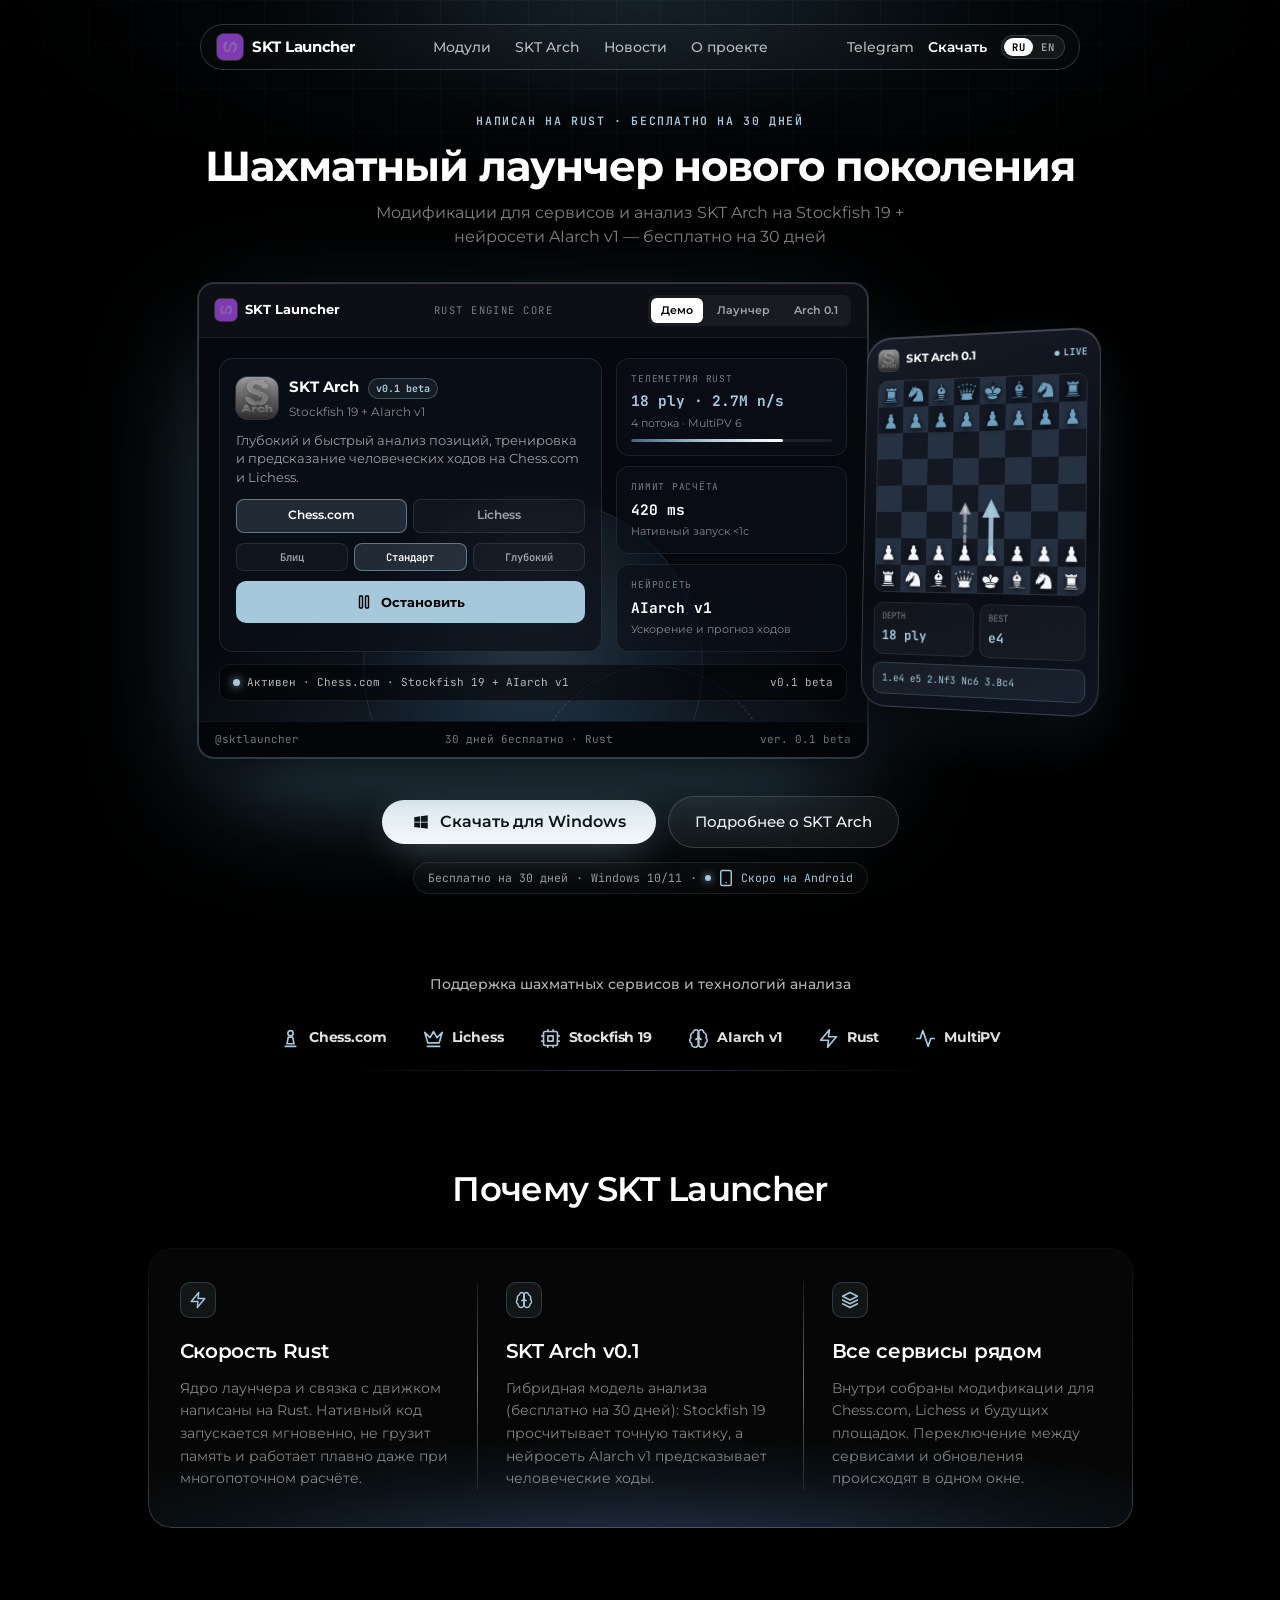
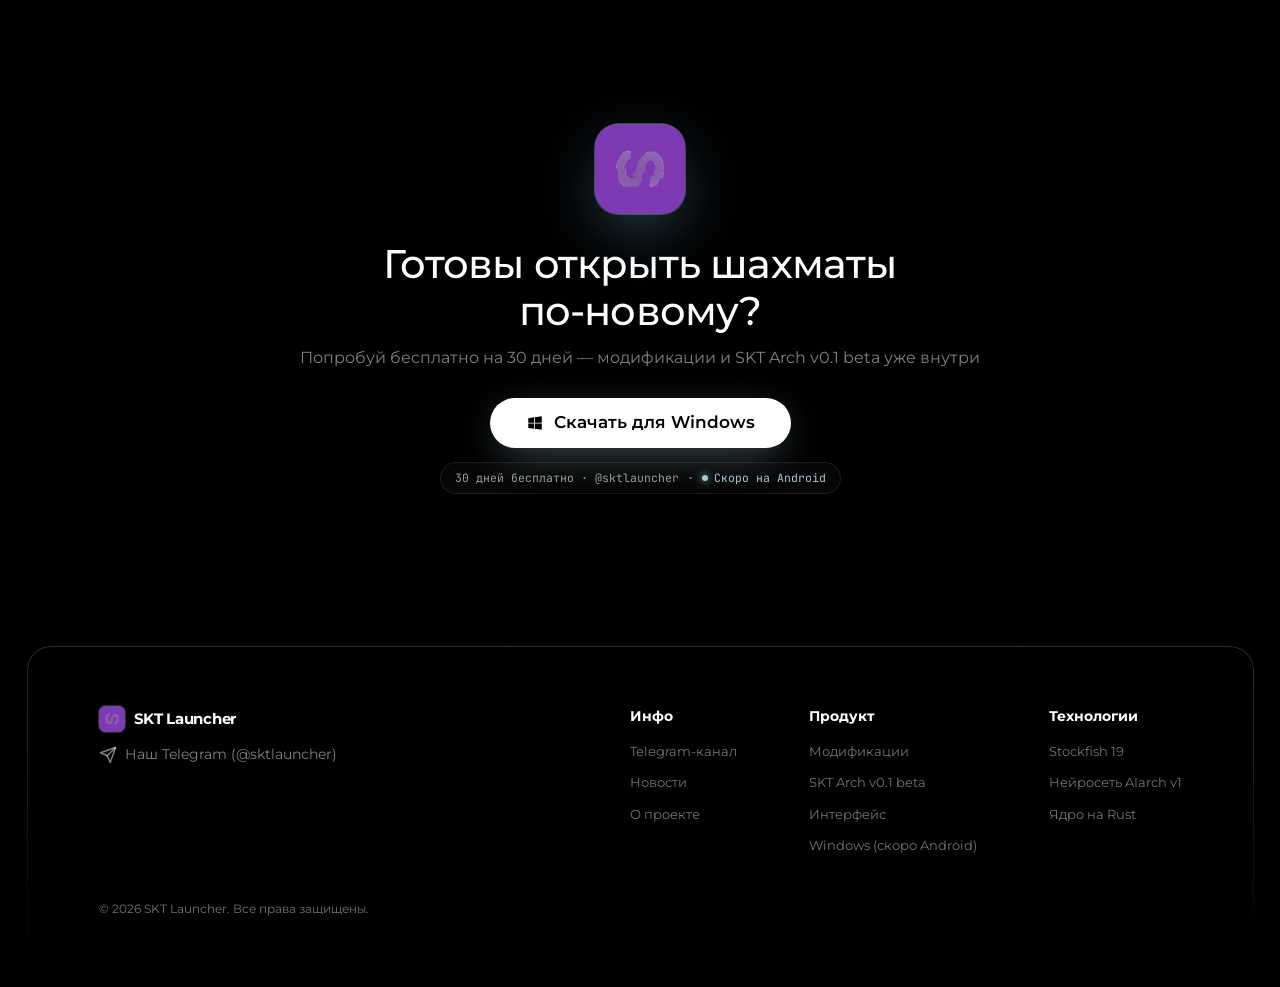
==== commit e37bc60f: "Switch download links to t.me/sktlauncher, change to free for 30 days, add RU/EN i18n" ====
--- a/index.html
+++ b/index.html
@@ -4,18 +4,18 @@
   <meta charset="UTF-8" />
   <meta name="viewport" content="width=device-width, initial-scale=1.0, viewport-fit=cover" />
   <title>SKT Launcher — шахматный лаунчер на Rust | SKT Arch v0.1 beta</title>
-  <meta name="description" content="SKT Launcher — быстрый шахматный лаунчер на Rust. Модификации для Chess.com и Lichess и бесплатная модель анализа SKT Arch v0.1 beta на базе Stockfish 19 и нейросети AIarch v1." />
+  <meta name="description" content="SKT Launcher — быстрый шахматный лаунчер на Rust. Модификации для Chess.com и Lichess и модель анализа SKT Arch v0.1 beta (Stockfish 19 + AIarch v1) — бесплатно на 30 дней." />
   <meta name="theme-color" content="#000000" />
   <meta property="og:title" content="SKT Launcher" />
-  <meta property="og:description" content="Шахматный лаунчер на Rust. Модификации для сервисов и бесплатная модель SKT Arch v0.1 beta (Stockfish 19 + AIarch v1)." />
+  <meta property="og:description" content="Шахматный лаунчер на Rust. Модификации для сервисов и SKT Arch v0.1 beta (Stockfish 19 + AIarch v1) — бесплатно на 30 дней." />
   <meta property="og:image" content="assets/logo-launcher.png" />
   <link rel="icon" type="image/png" href="assets/logo-launcher.png" />
   <link rel="preconnect" href="https://fonts.googleapis.com" />
   <link rel="preconnect" href="https://fonts.gstatic.com" crossorigin />
   <link href="https://fonts.googleapis.com/css2?family=Montserrat:wght@400;500;600;700;800&family=JetBrains+Mono:wght@400;500;600;700&display=swap" rel="stylesheet" />
-  <link rel="stylesheet" href="style.css?v=5" />
+  <link rel="stylesheet" href="style.css?v=6" />
 </head>
-<body>
+<body data-title-key="title_home">
   <svg width="0" height="0" style="position:absolute;width:0;height:0;overflow:hidden" aria-hidden="true">
     <defs>
       <symbol id="i-zap" viewBox="0 0 24 24"><path d="M13 2 3 14h9l-1 8 10-12h-9l1-8z"/></symbol>
@@ -47,44 +47,46 @@
     </a>
 
     <nav class="q-nav">
-      <a href="mods.html">Модули</a>
-      <a href="arch.html">SKT Arch</a>
-      <a href="news.html">Новости</a>
-      <a href="about.html">О проекте</a>
+      <a href="mods.html" data-i18n="nav_mods">Модули</a>
+      <a href="arch.html" data-i18n="nav_arch">SKT Arch</a>
+      <a href="news.html" data-i18n="nav_news">Новости</a>
+      <a href="about.html" data-i18n="nav_about">О проекте</a>
     </nav>
 
     <div class="q-actions">
-      <a href="https://t.me/sktlaucnherbot" target="_blank" rel="noopener" class="js-download">Telegram</a>
-      <a href="https://t.me/sktlaucnherbot" target="_blank" rel="noopener" class="q-actions__dl js-download">Скачать</a>
+      <a href="https://t.me/sktlauncher" target="_blank" rel="noopener" class="js-download">Telegram</a>
+      <a href="https://t.me/sktlauncher" target="_blank" rel="noopener" class="q-actions__dl js-download" data-i18n="nav_dl">Скачать</a>
+      <div class="lang-switch" role="group" aria-label="Language">
+        <button type="button" class="lang-btn active" data-lang="ru" aria-pressed="true">RU</button>
+        <button type="button" class="lang-btn" data-lang="en" aria-pressed="false">EN</button>
+      </div>
+      <button class="q-burger" id="qBurger" type="button" aria-label="Меню" aria-expanded="false">
+        <span></span><span></span><span></span>
+      </button>
     </div>
-
-    <button class="q-burger" id="qBurger" type="button" aria-label="Меню" aria-expanded="false">
-      <span></span><span></span><span></span>
-    </button>
   </header>
 
   <div class="q-mobile-menu" id="qMobileMenu">
-    <a href="index.html" style="--i:0">Главная</a>
-    <a href="mods.html" style="--i:1">Модули</a>
+    <a href="index.html" style="--i:0" data-i18n="nav_home">Главная</a>
+    <a href="mods.html" style="--i:1" data-i18n="nav_mods">Модули</a>
     <a href="arch.html" style="--i:2">SKT Arch 0.1</a>
-    <a href="news.html" style="--i:3">Новости</a>
-    <a href="about.html" style="--i:4">О проекте</a>
-    <a href="https://t.me/sktlaucnherbot" target="_blank" rel="noopener" class="q-mobile-menu__cta js-download" style="--i:5">Скачать в Telegram</a>
+    <a href="news.html" style="--i:3" data-i18n="nav_news">Новости</a>
+    <a href="about.html" style="--i:4" data-i18n="nav_about">О проекте</a>
+    <a href="https://t.me/sktlauncher" target="_blank" rel="noopener" class="q-mobile-menu__cta js-download" style="--i:5" data-i18n="nav_dl_tg">Скачать в Telegram</a>
   </div>
 
   <main id="top">
     <!-- HERO -->
     <section class="home-hero">
-      <span class="home-hero__kicker anim-rise" style="--d:0.04s">НАПИСАН НА RUST · БЕСПЛАТНО</span>
-      <h1 class="home-hero__title anim-rise" style="--d:0.1s">Шахматный лаунчер нового поколения</h1>
-      <p class="home-hero__sub anim-rise" style="--d:0.16s">Модификации для сервисов и бесплатный анализ SKT Arch на Stockfish 19 + нейросети AIarch v1</p>
+      <span class="home-hero__kicker anim-rise" style="--d:0.04s" data-i18n="home_kicker">НАПИСАН НА RUST · БЕСПЛАТНО НА 30 ДНЕЙ</span>
+      <h1 class="home-hero__title anim-rise" style="--d:0.1s" data-i18n="home_h1">Шахматный лаунчер нового поколения</h1>
+      <p class="home-hero__sub anim-rise" style="--d:0.16s" data-i18n="home_sub">Модификации для сервисов и анализ SKT Arch на Stockfish 19 + нейросети AIarch v1 — бесплатно на 30 дней</p>
 
       <!-- INTERACTIVE DUAL-DEVICE APP SHOWCASE -->
       <div class="showcase-wrap running" id="showcaseWrap">
         <div class="showcase-glow" aria-hidden="true"></div>
 
         <div class="dual-stage">
-          <!-- Main Desktop Launcher Mockup -->
           <div class="pc-window">
             <div class="pc-bar">
               <div class="pc-bar__left">
@@ -95,15 +97,14 @@
               </div>
               <span class="pc-bar__mid">RUST ENGINE CORE</span>
               <div class="pc-bar__tabs" role="tablist">
-                <button type="button" class="pc-tab active" data-pane="demo">Демо</button>
-                <button type="button" class="pc-tab pc-tab--mob-only" data-pane="live">Анализ</button>
-                <button type="button" class="pc-tab" data-pane="launcher">Лаунчер</button>
+                <button type="button" class="pc-tab active" data-pane="demo" data-i18n="tab_demo">Демо</button>
+                <button type="button" class="pc-tab pc-tab--mob-only" data-pane="live" data-i18n="tab_live">Анализ</button>
+                <button type="button" class="pc-tab" data-pane="launcher" data-i18n="tab_launcher">Лаунчер</button>
                 <button type="button" class="pc-tab" data-pane="arch">Arch 0.1</button>
               </div>
             </div>
 
             <div class="pc-body">
-              <!-- Animated Atmospheric Neural Orb (qns.world/app-demo vibe!) -->
               <div class="demo-orb" aria-hidden="true">
                 <div class="demo-orb__ring"></div>
                 <div class="demo-orb__pulse"></div>
@@ -123,7 +124,7 @@
                         <span style="font-size:11.5px;color:var(--text-50)">Stockfish 19 + AIarch v1</span>
                       </div>
                     </div>
-                    <p class="demo-card__desc">
+                    <p class="demo-card__desc" data-i18n="demo_desc">
                       Глубокий и быстрый анализ позиций, тренировка и предсказание человеческих ходов на Chess.com и Lichess.
                     </p>
                     <div class="demo-srv">
@@ -131,9 +132,9 @@
                       <button type="button" class="srv-btn" data-srv="Lichess">Lichess</button>
                     </div>
                     <div class="demo-presets">
-                      <button type="button" class="preset-btn" data-preset="blitz">Блиц</button>
-                      <button type="button" class="preset-btn active" data-preset="std">Стандарт</button>
-                      <button type="button" class="preset-btn" data-preset="deep">Глубокий</button>
+                      <button type="button" class="preset-btn" data-preset="blitz" data-i18n="preset_blitz">Блиц</button>
+                      <button type="button" class="preset-btn active" data-preset="std" data-i18n="preset_std">Стандарт</button>
+                      <button type="button" class="preset-btn" data-preset="deep" data-i18n="preset_deep">Глубокий</button>
                     </div>
                     <button type="button" class="demo-launch on" id="demoLaunch">
                       <svg class="ic" width="15" height="15"><use href="#i-pause"/></svg>
@@ -143,20 +144,20 @@
 
                   <div class="demo-side">
                     <div class="demo-slot demo-slot--on">
-                      <small>Телеметрия Rust</small>
+                      <small data-i18n="slot_tel">Телеметрия Rust</small>
                       <b id="demoModeVal">18 ply · 2.7M n/s</b>
-                      <span>4 потока · MultiPV 6</span>
+                      <span data-i18n="slot_tel_sub">4 потока · MultiPV 6</span>
                       <div class="demo-bar"><i id="demoBarFill"></i></div>
                     </div>
                     <div class="demo-slot">
-                      <small>Лимит расчёта</small>
+                      <small data-i18n="slot_limit">Лимит расчёта</small>
                       <b id="demoPingVal">420 ms</b>
-                      <span>Нативный запуск &lt;1с</span>
+                      <span data-i18n="slot_limit_sub">Нативный запуск &lt;1с</span>
                     </div>
                     <div class="demo-slot">
-                      <small>Нейросеть</small>
+                      <small data-i18n="slot_nn">Нейросеть</small>
                       <b>AIarch v1</b>
-                      <span>Ускорение и прогноз ходов</span>
+                      <span data-i18n="slot_nn_sub">Ускорение и прогноз ходов</span>
                     </div>
                   </div>
                 </div>
@@ -167,7 +168,7 @@
                 </div>
               </div>
 
-              <!-- Pane 2 (Mobile-Only Integrated Live Analysis Tab!) -->
+              <!-- Pane 2 (Mobile-Only Integrated Live Analysis Tab) -->
               <div class="pc-pane" data-pane="live">
                 <div class="js-chess-analysis">
                   <div class="analysis-body">
@@ -175,9 +176,9 @@
                     <div class="miniboard"></div>
                   </div>
                   <div class="analysis-stats">
-                    <div class="analysis-stat"><small>Глубина</small><b class="js-depth">18 ply</b></div>
-                    <div class="analysis-stat"><small>Узлов/с</small><b class="js-nps">2.6M</b></div>
-                    <div class="analysis-stat analysis-stat--hi"><small>Лучший</small><b class="js-best">e4</b></div>
+                    <div class="analysis-stat"><small data-i18n="stat_depth">Глубина</small><b class="js-depth">18 ply</b></div>
+                    <div class="analysis-stat"><small data-i18n="stat_nps">Узлов/с</small><b class="js-nps">2.6M</b></div>
+                    <div class="analysis-stat analysis-stat--hi"><small data-i18n="stat_best_short">Лучший</small><b class="js-best">e4</b></div>
                   </div>
                   <div class="analysis-pvs">
                     <div class="pv-line"><span class="pv-tag">SF19</span><span class="pv-txt js-pv-sf">1.e4 e5 2.Nf3 Nc6</span></div>
@@ -198,8 +199,8 @@
             </div>
 
             <div class="pc-footer">
-              <span>@sktlaucnherbot</span>
-              <span>Free · Rust Native</span>
+              <span>@sktlauncher</span>
+              <span data-i18n="pc_foot_mid">30 дней бесплатно · Rust</span>
               <span>ver. 0.1 beta</span>
             </div>
           </div>
@@ -231,28 +232,30 @@
         </div>
       </div>
 
-      <!-- CTA + "Скоро на Android" -->
+      <!-- CTA + "Бесплатно на 30 дней · Скоро на Android" -->
       <div class="hero-cta-wrap anim-rise" style="--d:0.24s">
         <div class="hero-cta-row">
-          <a href="https://t.me/sktlaucnherbot" target="_blank" rel="noopener" class="btn-pill js-download">
+          <a href="https://t.me/sktlauncher" target="_blank" rel="noopener" class="btn-pill js-download">
             <svg class="ic" width="18" height="18"><use href="#i-win"/></svg>
-            Скачать для Windows
+            <span data-i18n="btn_dl_win">Скачать для Windows</span>
           </a>
-          <a href="arch.html" class="btn-ghost">
+          <a href="arch.html" class="btn-ghost" data-i18n="btn_arch_more">
             Подробнее о SKT Arch
           </a>
         </div>
         <div class="os-note">
-          <span>Windows 10/11 x64</span>
+          <span data-i18n="free_30_short">Бесплатно на 30 дней</span>
           <span>·</span>
-          <span class="os-note__soon"><i></i><svg class="ic" width="13" height="13"><use href="#i-smartphone"/></svg>Скоро на Android</span>
+          <span>Windows 10/11</span>
+          <span>·</span>
+          <span class="os-note__soon"><i></i><svg class="ic" width="13" height="13"><use href="#i-smartphone"/></svg><span data-i18n="soon_android">Скоро на Android</span></span>
         </div>
       </div>
     </section>
 
     <!-- SUPPORTED PLATFORMS & TECH STRIP -->
     <section class="services-strip reveal">
-      <p class="services-strip__label">Поддержка шахматных сервисов и технологий анализа</p>
+      <p class="services-strip__label" data-i18n="srv_label">Поддержка шахматных сервисов и технологий анализа</p>
       <div class="services-strip__icons">
         <span class="srv-item"><svg class="ic" width="21" height="21"><use href="#i-pawn"/></svg>Chess.com</span>
         <span class="srv-item"><svg class="ic" width="21" height="21"><use href="#i-crown"/></svg>Lichess</span>
@@ -265,14 +268,14 @@
 
     <!-- WHY SKT LAUNCHER -->
     <section class="why-section">
-      <h2 class="section-h2 reveal">Почему SKT Launcher</h2>
+      <h2 class="section-h2 reveal" data-i18n="why_h2">Почему SKT Launcher</h2>
 
       <div class="why-card spot reveal">
         <div class="why-grid">
           <div class="why-col">
             <div class="why-col__ic"><svg class="ic" width="18" height="18"><use href="#i-zap"/></svg></div>
-            <h3>Скорость Rust</h3>
-            <p>
+            <h3 data-i18n="why_1_t">Скорость Rust</h3>
+            <p data-i18n="why_1_p">
               Ядро лаунчера и связка с движком написаны на Rust. Нативный код запускается мгновенно,
               не грузит память и работает плавно даже при многопоточном расчёте.
             </p>
@@ -282,10 +285,10 @@
 
           <div class="why-col">
             <div class="why-col__ic"><svg class="ic" width="18" height="18"><use href="#i-brain"/></svg></div>
-            <h3>SKT Arch v0.1</h3>
-            <p>
-              Бесплатная гибридная модель анализа: Stockfish 19 просчитывает точную тактику,
-              а нейросеть AIarch v1 предсказывает человеческие ходы для быстрого и глубокого поиска.
+            <h3 data-i18n="why_2_t">SKT Arch v0.1</h3>
+            <p data-i18n="why_2_p">
+              Гибридная модель анализа (бесплатно на 30 дней): Stockfish 19 просчитывает точную тактику,
+              а нейросеть AIarch v1 предсказывает человеческие ходы.
             </p>
           </div>
 
@@ -293,8 +296,8 @@
 
           <div class="why-col">
             <div class="why-col__ic"><svg class="ic" width="18" height="18"><use href="#i-layers"/></svg></div>
-            <h3>Все сервисы рядом</h3>
-            <p>
+            <h3 data-i18n="why_3_t">Все сервисы рядом</h3>
+            <p data-i18n="why_3_p">
               Внутри собраны модификации для Chess.com, Lichess и будущих площадок.
               Переключение между сервисами и обновления происходят в одном окне.
             </p>
@@ -310,30 +313,28 @@
         <span class="logo-mark logo-mark--launcher logo-mark--xl">
           <img src="assets/logo-launcher.png" alt="SKT Launcher" width="90" height="90" />
         </span>
-        <h2 class="star-cta__title">Готовы открыть шахматы<br />по-новому?</h2>
-        <p class="star-cta__sub">Попробуй бесплатно — модификации и SKT Arch v0.1 beta уже внутри</p>
-        <a href="https://t.me/sktlaucnherbot" target="_blank" rel="noopener" class="btn-pill btn-pill--lg js-download">
+        <h2 class="star-cta__title"><span data-i18n="cta_h2_1">Готовы открыть шахматы</span><br /><span data-i18n="cta_h2_2">по-новому?</span></h2>
+        <p class="star-cta__sub" data-i18n="cta_sub">Попробуй бесплатно на 30 дней — модификации и SKT Arch v0.1 beta уже внутри</p>
+        <a href="https://t.me/sktlauncher" target="_blank" rel="noopener" class="btn-pill btn-pill--lg js-download">
           <svg class="ic" width="18" height="18"><use href="#i-win"/></svg>
-          Скачать для Windows
+          <span data-i18n="btn_dl_win">Скачать для Windows</span>
         </a>
         <div class="os-note">
-          <span>Бесплатно · @sktlaucnherbot</span>
+          <span data-i18n="free_30_meta">30 дней бесплатно · @sktlauncher</span>
           <span>·</span>
-          <span class="os-note__soon"><i></i>Скоро на Android</span>
+          <span class="os-note__soon"><i></i><span data-i18n="soon_android">Скоро на Android</span></span>
         </div>
       </div>
     </section>
   </main>
 
-  <!-- MOBILE STICKY QUICK DOWNLOAD DOCK -->
   <div class="mobile-dock" id="mobileDock">
-    <a href="https://t.me/sktlaucnherbot" target="_blank" rel="noopener" class="js-download">
+    <a href="https://t.me/sktlauncher" target="_blank" rel="noopener" class="js-download">
       <svg class="ic" width="16" height="16"><use href="#i-win"/></svg>
-      Скачать · скоро Android
+      <span data-i18n="dock_cta">Скачать · скоро Android</span>
     </a>
   </div>
 
-  <!-- ROUNDED-TOP FOOTER -->
   <footer class="q-footer">
     <div class="q-footer__top">
       <div class="q-footer__brand">
@@ -343,41 +344,41 @@
           </span>
           SKT Launcher
         </a>
-        <a href="https://t.me/sktlaucnherbot" target="_blank" rel="noopener" class="q-footer__tg js-download">
+        <a href="https://t.me/sktlauncher" target="_blank" rel="noopener" class="q-footer__tg js-download">
           <svg class="ic" width="16" height="16"><use href="#i-send"/></svg>
-          Наш Telegram (@sktlaucnherbot)
+          <span data-i18n="footer_tg">Наш Telegram (@sktlauncher)</span>
         </a>
       </div>
 
       <div class="q-footer__cols">
         <div class="q-footer__col">
-          <h4>Инфо</h4>
+          <h4 data-i18n="footer_info">Инфо</h4>
           <ul>
-            <li><a href="https://t.me/sktlaucnherbot" target="_blank" rel="noopener" class="js-download">Telegram-бот</a></li>
-            <li><a href="news.html">Новости</a></li>
-            <li><a href="about.html">О проекте</a></li>
+            <li><a href="https://t.me/sktlauncher" target="_blank" rel="noopener" class="js-download" data-i18n="footer_tg_ch">Telegram-канал</a></li>
+            <li><a href="news.html" data-i18n="nav_news">Новости</a></li>
+            <li><a href="about.html" data-i18n="nav_about">О проекте</a></li>
           </ul>
         </div>
         <div class="q-footer__col">
-          <h4>Продукт</h4>
+          <h4 data-i18n="footer_product">Продукт</h4>
           <ul>
-            <li><a href="mods.html">Модификации</a></li>
+            <li><a href="mods.html" data-i18n="footer_mods">Модификации</a></li>
             <li><a href="arch.html">SKT Arch v0.1 beta</a></li>
-            <li><a href="mods.html#interface">Интерфейс</a></li>
-            <li><a href="https://t.me/sktlaucnherbot" target="_blank" rel="noopener" class="js-download">Windows (скоро Android)</a></li>
+            <li><a href="mods.html#interface" data-i18n="footer_ui">Интерфейс</a></li>
+            <li><a href="https://t.me/sktlauncher" target="_blank" rel="noopener" class="js-download" data-i18n="footer_win_and">Windows (скоро Android)</a></li>
           </ul>
         </div>
         <div class="q-footer__col">
-          <h4>Технологии</h4>
+          <h4 data-i18n="footer_tech">Технологии</h4>
           <ul>
             <li><a href="arch.html#hybrid">Stockfish 19</a></li>
-            <li><a href="arch.html#inside">Нейросеть AIarch v1</a></li>
-            <li><a href="about.html">Ядро на Rust</a></li>
+            <li><a href="arch.html#inside" data-i18n="footer_ai">Нейросеть AIarch v1</a></li>
+            <li><a href="about.html" data-i18n="footer_rust">Ядро на Rust</a></li>
           </ul>
         </div>
       </div>
     </div>
-    <p class="q-footer__copy">© <span class="js-year">2026</span> SKT Launcher. Все права защищены.</p>
+    <p class="q-footer__copy">© <span class="js-year">2026</span> <span data-i18n="footer_copy">SKT Launcher. Все права защищены.</span></p>
   </footer>
 
   <div class="lightbox" id="lightbox" aria-hidden="true">
@@ -387,6 +388,7 @@
     <img id="lightboxImg" src="" alt="" />
   </div>
 
-  <script src="app.js?v=5"></script>
+  <script src="i18n.js?v=6"></script>
+  <script src="app.js?v=6"></script>
 </body>
 </html>
--- a/style.css
+++ b/style.css
@@ -162,13 +162,13 @@
   top: 24px;
   left: 50%;
   transform: translateX(-50%);
-  width: min(820px, calc(100% - 32px));
+  width: min(880px, calc(100% - 32px));
   height: 46px;
-  padding: 0 18px;
+  padding: 0 14px 0 16px;
   display: flex;
   align-items: center;
   justify-content: space-between;
-  gap: 16px;
+  gap: 14px;
   border-radius: var(--r-header);
   background: var(--glass-nav);
   border: 1px solid var(--border-17);
@@ -193,7 +193,7 @@
   white-space: nowrap;
 }
 .q-brand:hover .logo-mark { transform: scale(1.08) rotate(-4deg); }
-.q-nav { display: flex; align-items: center; gap: 28px; }
+.q-nav { display: flex; align-items: center; gap: 24px; }
 .q-nav a, .q-actions a {
   font-size: 13.5px;
   font-weight: 500;
@@ -202,8 +202,33 @@
   white-space: nowrap;
 }
 .q-nav a:hover, .q-nav a.active, .q-actions a:hover { color: #ffffff; }
-.q-actions { display: flex; align-items: center; gap: 18px; }
+.q-actions { display: flex; align-items: center; gap: 14px; }
 .q-actions__dl { color: #fff !important; font-weight: 600 !important; }
+.q-right-mob { display: flex; align-items: center; gap: 10px; }
+
+/* Sleek RU / EN Language Switcher (qns.world glass pill style) */
+.lang-switch {
+  display: inline-flex;
+  align-items: center;
+  padding: 2px;
+  border-radius: 999px;
+  background: rgba(255, 255, 255, 0.06);
+  border: 1px solid rgba(255, 255, 255, 0.14);
+}
+.lang-btn {
+  padding: 4px 8px;
+  border-radius: 999px;
+  font-family: var(--font-mono);
+  font-size: 10.5px;
+  font-weight: 700;
+  letter-spacing: 0.04em;
+  color: var(--text-60);
+  cursor: pointer;
+  line-height: 1;
+  transition: background 0.2s, color 0.2s;
+}
+.lang-btn:hover { color: #fff; }
+.lang-btn.active { background: #ffffff; color: #000000; }
 
 .q-burger {
   display: none;
@@ -1333,8 +1358,9 @@
 }
 
 @media (max-width: 768px) {
-  .q-header { top: 12px; width: calc(100% - 20px); height: 48px; padding: 0 14px; }
-  .q-nav, .q-actions { display: none; }
+  .q-header { top: 12px; width: calc(100% - 20px); height: 48px; padding: 0 12px 0 14px; }
+  .q-nav, .q-actions a { display: none; }
+  .q-actions { display: flex; gap: 10px; }
   .q-burger { display: block; }
   .mobile-dock { display: block; }
 
